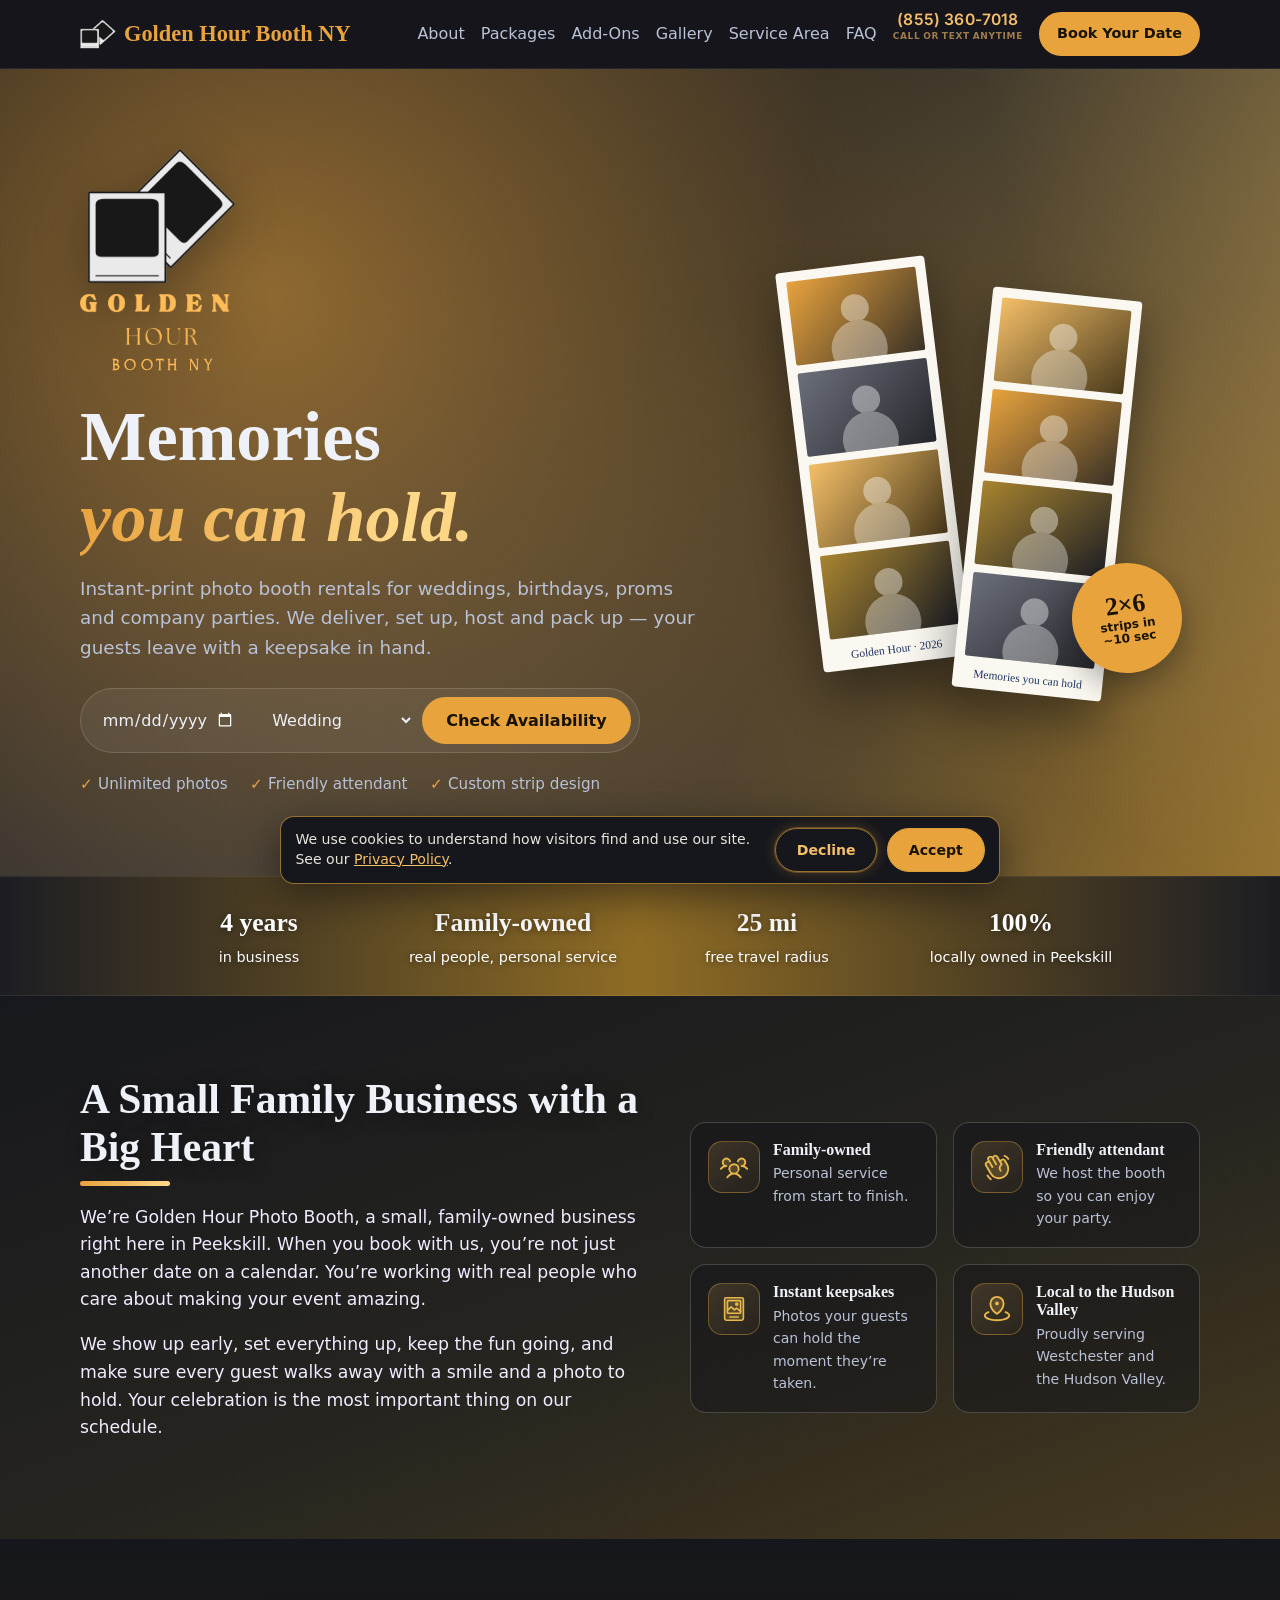
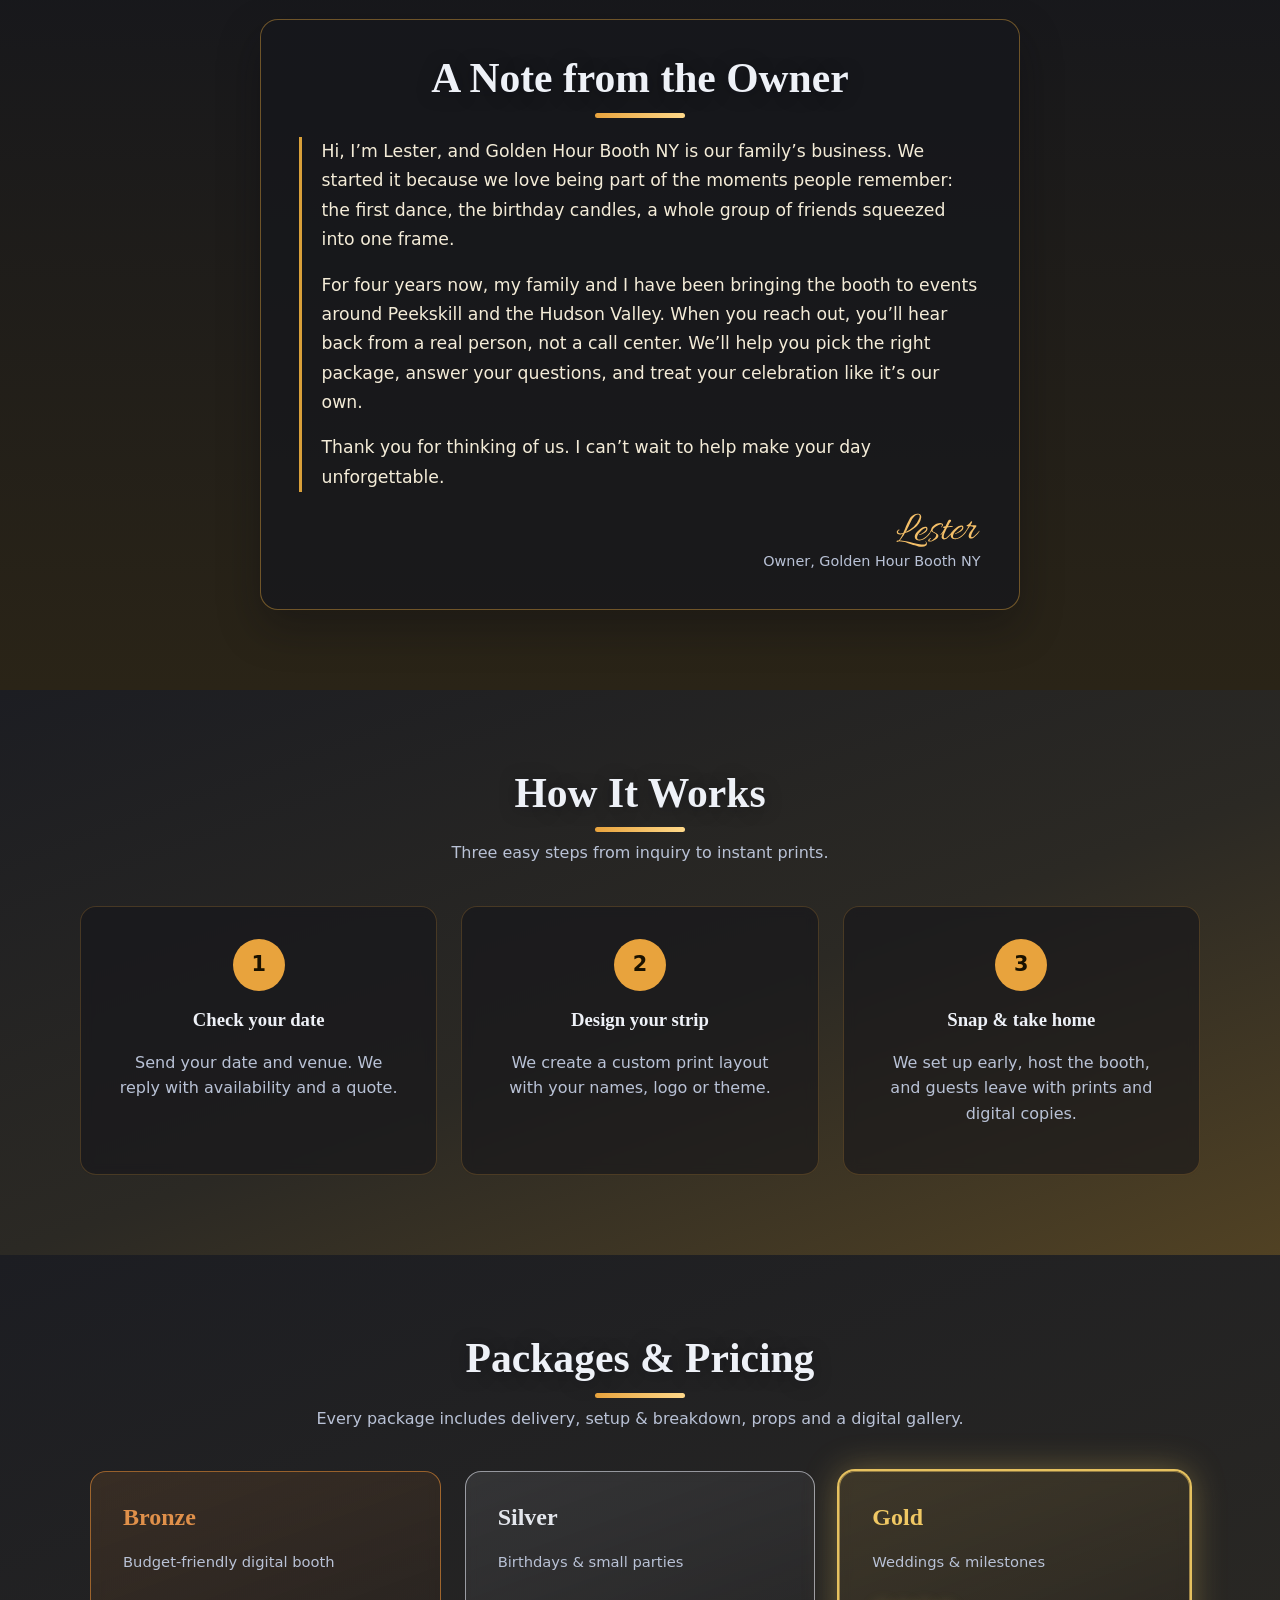
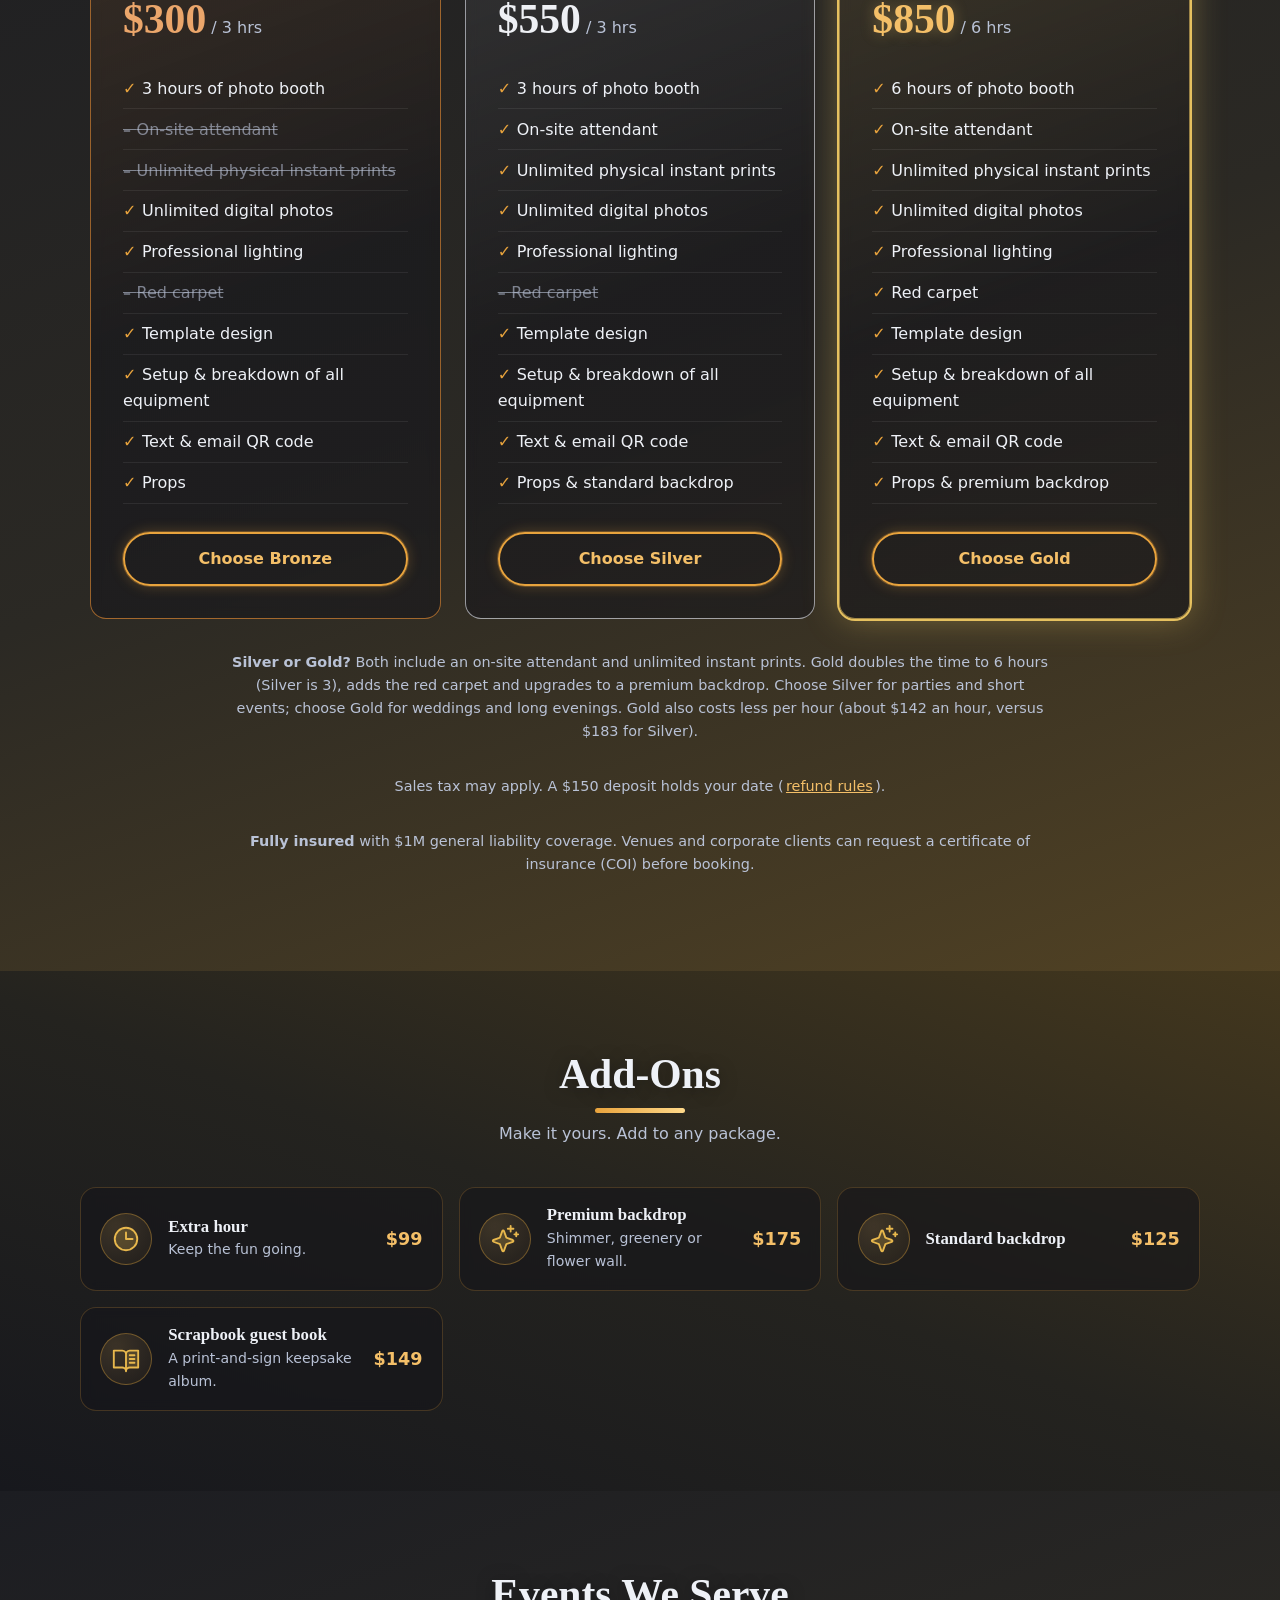
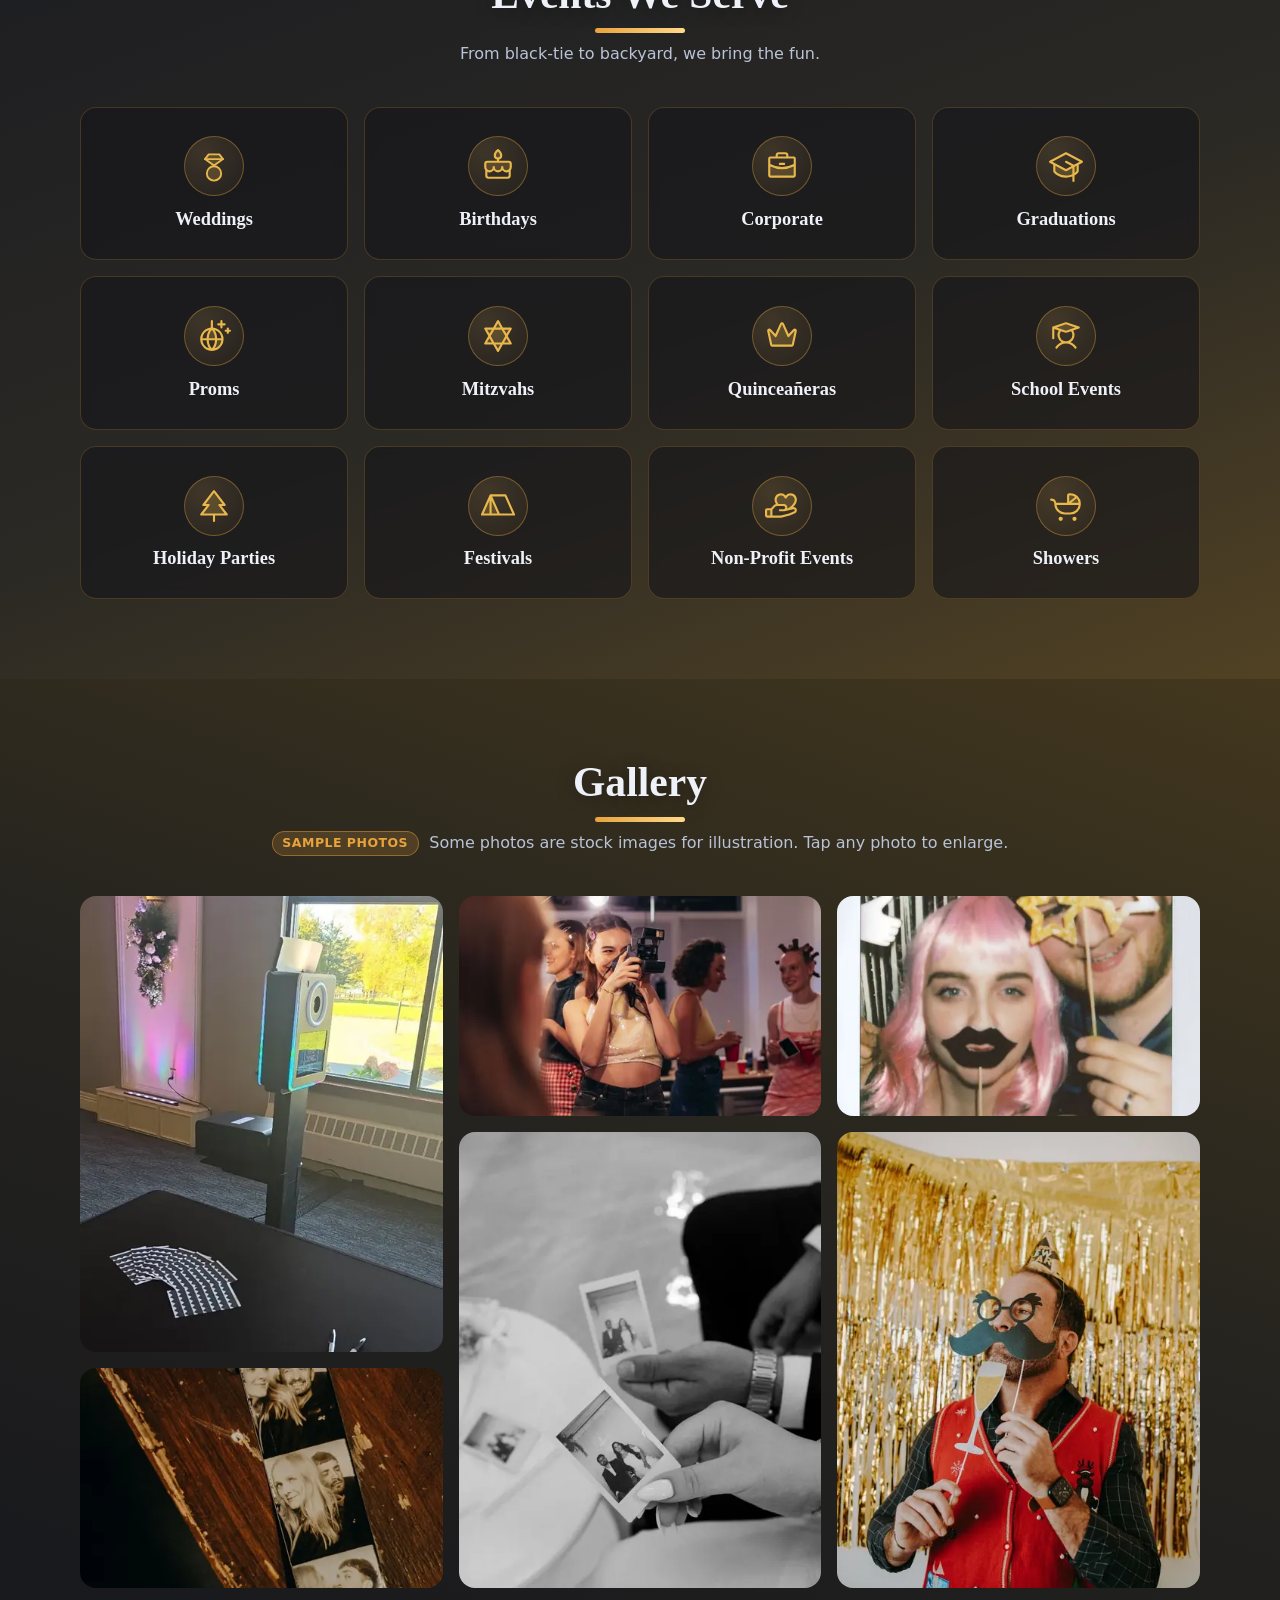
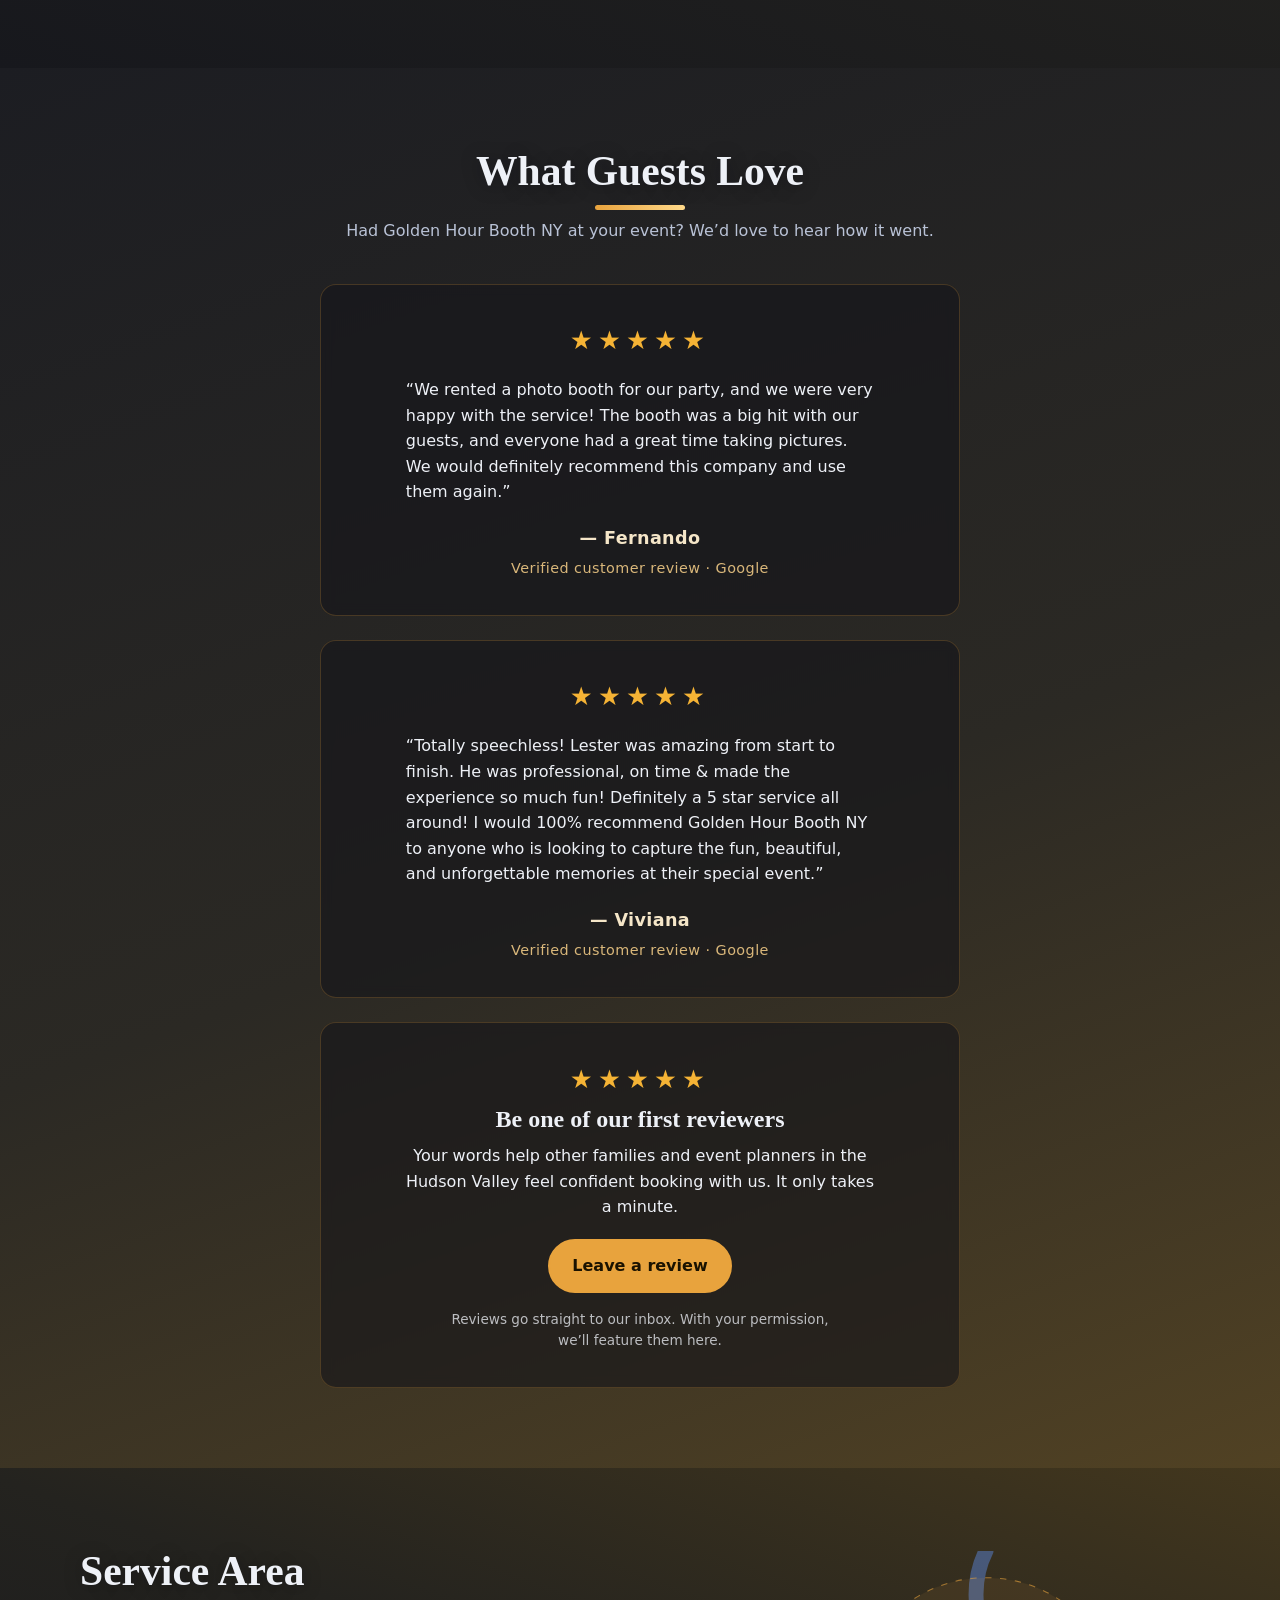
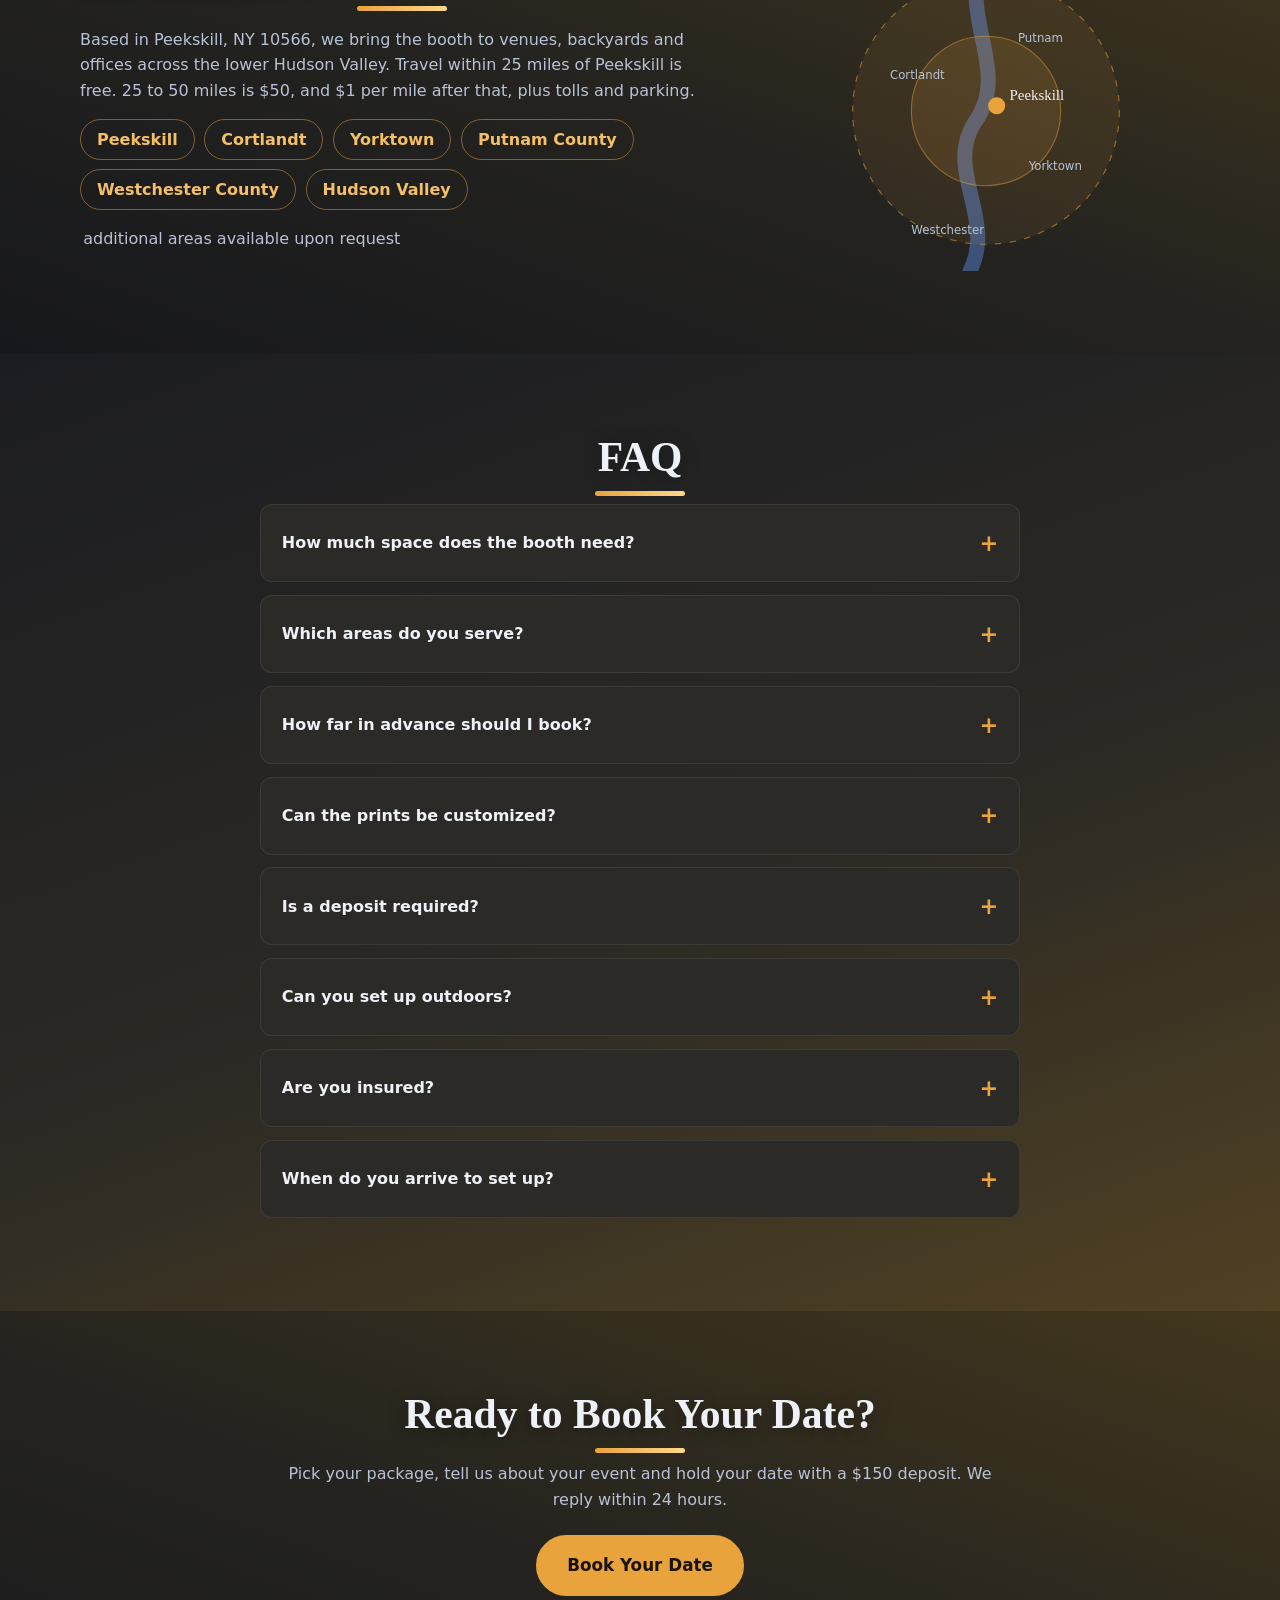
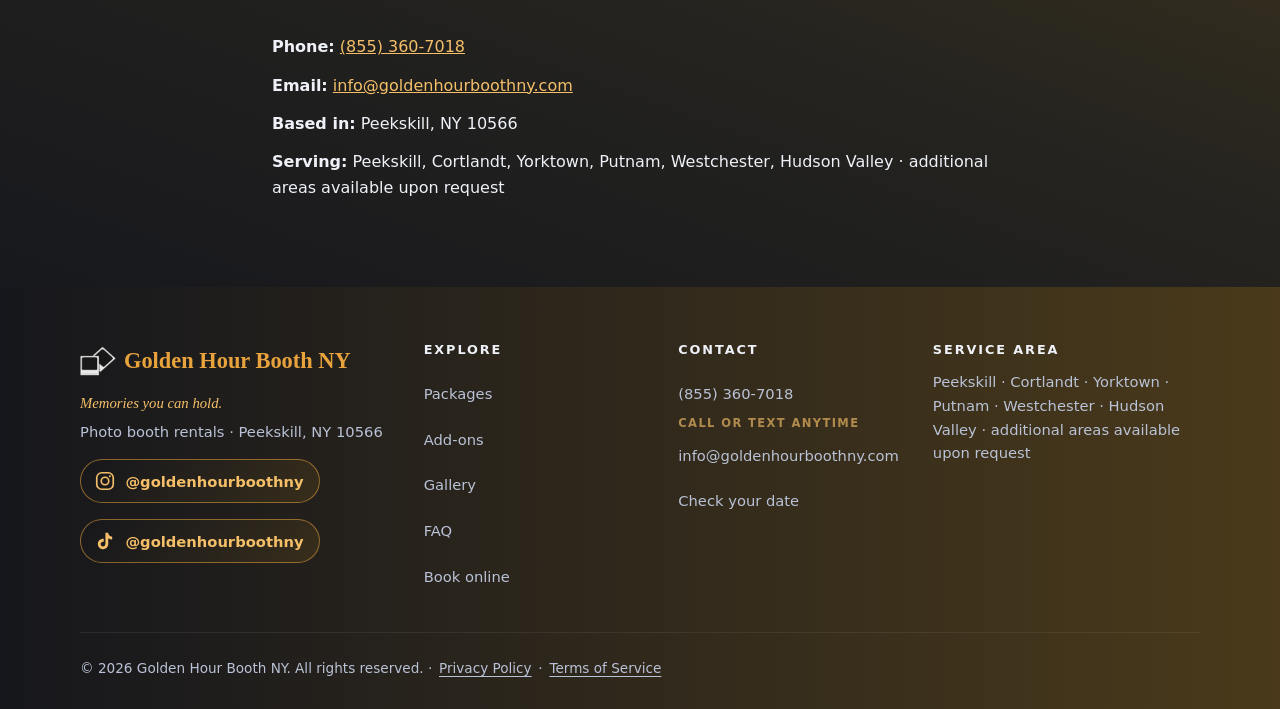
==== index.html @ f28e2287 "Draft: fully insured note under packages + FAQ entry" ====
<!DOCTYPE html>
<html lang="en">
<head>
<meta charset="UTF-8">
<script>(function(){try{if("scrollRestoration" in history)history.scrollRestoration="manual";}catch(e){}if(location.hash){history.replaceState(null,"",location.pathname+location.search);}var up=function(){var h=document.documentElement,p=h.style.scrollBehavior;h.style.scrollBehavior="auto";window.scrollTo(0,0);h.style.scrollBehavior=p;};up();document.addEventListener("DOMContentLoaded",up);window.addEventListener("load",up);window.addEventListener("pageshow",function(e){if(e.persisted)up();});})();</script>
<meta name="viewport" content="width=device-width, initial-scale=1">
<title>Photo Booth Rental in Peekskill, NY | Golden Hour Booth NY</title>
<meta name="description" content="Family-owned photo booth rental in Peekskill, NY, serving Westchester and the Hudson Valley. Instant prints for weddings, birthdays and events. Book online.">
<meta name="format-detection" content="telephone=no,address=no,email=no">
<meta name="theme-color" content="#e8a33d">
<link rel="canonical" href="https://goldenhourboothny.com/">
<meta property="og:type" content="website">
<meta property="og:title" content="Golden Hour Booth NY | Photo Booth Rentals, Peekskill &amp; Hudson Valley">
<meta property="og:description" content="Photo booth rentals with instant prints across Peekskill, Westchester, Putnam &amp; the Hudson Valley.">
<meta property="og:url" content="https://goldenhourboothny.com/"><meta property="og:site_name" content="Golden Hour Booth NY">
<meta property="og:image" content="https://goldenhourboothny.com/assets/og-logo-first2.jpg?v=20261027b"><meta property="og:image:secure_url" content="https://goldenhourboothny.com/assets/og-logo-first2.jpg?v=20261027b"><meta property="og:image:type" content="image/jpeg">
<meta property="og:image:width" content="1200"><meta property="og:image:height" content="630"><meta property="og:image:alt" content="Golden Hour Booth NY logo"><meta name="twitter:image" content="https://goldenhourboothny.com/assets/og-logo-first2.jpg?v=20261027b">
<meta name="twitter:card" content="summary_large_image">
<link rel="icon" href="/favicon-first.ico" sizes="any">
<link rel="icon" type="image/png" sizes="32x32" href="assets/favicon-first-32.png">
<link rel="icon" type="image/png" sizes="16x16" href="assets/favicon-first-16.png">
<link rel="apple-touch-icon" sizes="180x180" href="assets/apple-touch-icon-first.png">
<link rel="stylesheet" href="styles.css?v=review2">
<script type="application/ld+json">
{
 "@context": "https://schema.org",
 "@type": "LocalBusiness",
 "@id": "https://goldenhourboothny.com/#business",
 "name": "Golden Hour Booth NY",
 "alternateName": "Golden Hour Photo Booth",
 "slogan": "Memories you can hold",
 "description": "Golden Hour Booth NY is a family-owned photo booth rental company serving Greater Peekskill, Westchester, and the Hudson Valley. Modern open-air photo booths for weddings, birthdays, graduations, corporate events, and parties.",
 "url": "https://goldenhourboothny.com",
 "telephone": "+1-855-360-7018",
 "email": "info@goldenhourboothny.com",
 "priceRange": "$300-$850",
 "image": "https://goldenhourboothny.com/assets/og-logo-first2.jpg?v=20261027b",
 "logo": "https://goldenhourboothny.com/assets/apple-touch-icon-first.png",
 "sameAs": [
  "https://www.instagram.com/goldenhourboothny/",
  "https://www.tiktok.com/@goldenhourboothny"
 ],
 "address": {
  "@type": "PostalAddress",
  "addressLocality": "Peekskill",
  "addressRegion": "NY",
  "postalCode": "10566",
  "addressCountry": "US"
 },
 "areaServed": [
  {
   "@type": "City",
   "name": "Peekskill, NY"
  },
  {
   "@type": "City",
   "name": "Cortlandt, NY"
  },
  {
   "@type": "City",
   "name": "Yorktown, NY"
  },
  {
   "@type": "AdministrativeArea",
   "name": "Putnam County, NY"
  },
  {
   "@type": "AdministrativeArea",
   "name": "Westchester County, NY"
  },
  {
   "@type": "AdministrativeArea",
   "name": "Hudson Valley, NY"
  }
 ],
 "hasOfferCatalog": {
  "@type": "OfferCatalog",
  "name": "Photo booth packages",
  "itemListElement": [
   {
    "@type": "Offer",
    "name": "Bronze package",
    "price": "300",
    "priceCurrency": "USD",
    "availability": "https://schema.org/InStock",
    "url": "https://goldenhourboothny.com/#packages",
    "itemOffered": {
     "@type": "Service",
     "name": "Bronze photo booth package",
     "description": "3-hour digital photo booth rental"
    }
   },
   {
    "@type": "Offer",
    "name": "Silver package",
    "price": "550",
    "priceCurrency": "USD",
    "availability": "https://schema.org/InStock",
    "url": "https://goldenhourboothny.com/#packages",
    "itemOffered": {
     "@type": "Service",
     "name": "Silver photo booth package",
     "description": "3-hour photo booth rental with attendant and unlimited instant prints"
    }
   },
   {
    "@type": "Offer",
    "name": "Gold package",
    "price": "850",
    "priceCurrency": "USD",
    "availability": "https://schema.org/InStock",
    "url": "https://goldenhourboothny.com/#packages",
    "itemOffered": {
     "@type": "Service",
     "name": "Gold photo booth package",
     "description": "6-hour photo booth rental with attendant, unlimited instant prints, red carpet and premium backdrop"
    }
   }
  ]
 }
}
</script>
</head>
<body>
<a class="skip" href="#main">Skip to content</a>
<header class="nav" id="top">
  <div class="container nav-inner">
    <a class="brand" href="#top"><img src="assets/logo-icon.png" alt="Golden Hour Booth NY logo: two overlapping instant photos" width="36" height="32"> <span class="brand-name">Golden <span>Hour</span> Booth NY</span></a>
    <a class="nav-call" href="tel:+18553607018" aria-label="Call (855) 360-7018"><svg width="16" height="16" viewBox="0 0 24 24" fill="none" stroke="currentColor" stroke-width="2" stroke-linecap="round" stroke-linejoin="round" aria-hidden="true"><path d="M22 16.9v3a2 2 0 0 1-2.2 2 19.8 19.8 0 0 1-8.6-3.1 19.5 19.5 0 0 1-6-6A19.8 19.8 0 0 1 2.1 4.2 2 2 0 0 1 4.1 2h3a2 2 0 0 1 2 1.7c.1.9.4 1.8.7 2.7a2 2 0 0 1-.5 2.1L8 9.7a16 16 0 0 0 6 6l1.2-1.3a2 2 0 0 1 2.1-.4c.9.3 1.8.6 2.7.7a2 2 0 0 1 1.7 2z"/></svg><span>(855) 360-7018</span></a>
    <button class="nav-toggle" aria-expanded="false" aria-controls="nav-links" aria-label="Open menu"><span></span><span></span><span></span></button>
    <nav id="nav-links" class="nav-links" aria-label="Main">
      <a href="#about">About</a>
      <a href="#packages">Packages</a>
      <a href="#addons">Add-Ons</a>
      <a href="#gallery">Gallery</a>
      <a href="#area">Service Area</a>
      <a href="#faq">FAQ</a>
      <a href="tel:+18553607018" class="nav-phone"><span class="np-num">(855) 360-7018</span><small class="np-note">Call or text anytime</small></a>
      <a href="/book" class="btn btn-sm">Book Your Date</a>
    </nav>
  </div>
</header>

<main id="main">
<section class="hero">
  <div class="container hero-grid">
    <div class="hero-copy">
      <div class="anim-logo" role="img" aria-label="Golden Hour Booth NY logo: two overlapping instant photos above the words Golden Hour Booth NY">
  <picture><source type="image/webp" srcset="assets/logo-anim/photos.webp"><img class="al-photos" src="assets/logo-anim/photos.png" alt="" style="left:5.219%;top:0.000%;width:94.899%;height:68.357%" decoding="async" fetchpriority="high"></picture>
  <span class="al-flash" style="left:12%;top:8%;width:76%;height:55%"></span>
  <img class="al-l" decoding="async" src="assets/logo-anim/g0.png" alt="" style="left:0.000%;top:73.803%;width:11.269%;height:9.296%;--i:0">
  <img class="al-l" decoding="async" src="assets/logo-anim/g1.png" alt="" style="left:17.794%;top:73.803%;width:11.269%;height:9.296%;--i:1">
  <img class="al-l" decoding="async" src="assets/logo-anim/g2.png" alt="" style="left:35.587%;top:73.803%;width:9.490%;height:9.296%;--i:2">
  <img class="al-l" decoding="async" src="assets/logo-anim/g3.png" alt="" style="left:51.127%;top:73.803%;width:10.913%;height:9.296%;--i:3">
  <img class="al-l" decoding="async" src="assets/logo-anim/g4.png" alt="" style="left:68.565%;top:73.803%;width:10.439%;height:9.296%;--i:4">
  <img class="al-l" decoding="async" src="assets/logo-anim/g5.png" alt="" style="left:85.291%;top:73.803%;width:11.032%;height:9.296%;--i:5">
  <picture><source type="image/webp" srcset="assets/logo-anim/hour.webp"><img class="al-hour" src="assets/logo-anim/hour.png" alt="" style="left:29.775%;top:91.549%;width:46.738%;height:8.545%" decoding="async"></picture>
<span class="al-booth" aria-hidden="true">Booth NY</span>
</div>
            <h1>Memories<br><em>you can hold.</em></h1>
      <p class="lead">Instant-print photo booth rentals for weddings, birthdays, proms and company parties. We deliver, set up, host and pack up &mdash; your guests leave with a keepsake in hand.</p>
      <form class="date-check" id="date-check" aria-label="Quick availability check">
        <label class="sr" for="dc-date">Event date</label>
        <input id="dc-date" type="date" required>
        <label class="sr" for="dc-type">Event type</label>
        <select id="dc-type"><option>Wedding</option><option>Birthday</option><option>Corporate</option><option>Graduation</option><option>Prom</option><option>Other</option></select>
        <button class="btn" type="submit">Check Availability</button>
      </form>
      <ul class="hero-points"><li>Unlimited photos</li><li>Friendly attendant</li><li>Custom strip design</li></ul>
    </div>
    <div class="hero-visual" aria-hidden="true">
      <div class="strip strip-a">
        <div class="frame f1"></div><div class="frame f2"></div><div class="frame f3"></div><div class="frame f4"></div>
        <p class="strip-cap">Golden Hour &middot; 2026</p>
      </div>
      <div class="strip strip-b">
        <div class="frame f3"></div><div class="frame f1"></div><div class="frame f4"></div><div class="frame f2"></div>
        <p class="strip-cap">Memories you can hold</p>
      </div>
      <div class="hero-badge"><strong>2&times;6</strong><span>strips in<br>~10 sec</span></div>
    </div>
  </div>
</section>

<!-- Add real stats (events booked, rating) here once you have them. -->
<section class="trust" aria-label="At a glance">
  <div class="container trust-grid">
    <div><strong>4 years</strong><span>in business</span></div>
    <div><strong>Family-owned</strong><span>real people, personal service</span></div>
    <div><strong>25 mi</strong><span>free travel radius</span></div>
    <div><strong>100%</strong><span>locally owned in Peekskill</span></div>
  </div>
</section>

<section id="about" class="section about">
  <div class="container about-grid">
    <div class="about-copy reveal">
      <h2 class="section-title left">A Small Family Business with a Big Heart</h2>
      <p>We&rsquo;re Golden Hour Photo Booth, a small, family-owned business right here in Peekskill. When you book with us, you&rsquo;re not just another date on a calendar. You&rsquo;re working with real people who care about making your event amazing.</p>
      <p>We show up early, set everything up, keep the fun going, and make sure every guest walks away with a smile and a photo to hold. Your celebration is the most important thing on our schedule.</p>
    </div>
    <ul class="about-points">
      <li class="reveal"><span class="tr-ico" aria-hidden="true"><svg class="gi" viewBox="0 0 256 256" fill="currentColor" aria-hidden="true" focusable="false"><path d="M168,144a40,40,0,1,1-40-40A40,40,0,0,1,168,144ZM64,56A32,32,0,1,0,96,88,32,32,0,0,0,64,56Zm128,0a32,32,0,1,0,32,32A32,32,0,0,0,192,56Z" opacity="0.2"/><path d="M244.8,150.4a8,8,0,0,1-11.2-1.6A51.6,51.6,0,0,0,192,128a8,8,0,0,1,0-16,24,24,0,1,0-23.24-30,8,8,0,1,1-15.5-4A40,40,0,1,1,219,117.51a67.94,67.94,0,0,1,27.43,21.68A8,8,0,0,1,244.8,150.4ZM190.92,212a8,8,0,1,1-13.85,8,57,57,0,0,0-98.15,0,8,8,0,1,1-13.84-8,72.06,72.06,0,0,1,33.74-29.92,48,48,0,1,1,58.36,0A72.06,72.06,0,0,1,190.92,212ZM128,176a32,32,0,1,0-32-32A32,32,0,0,0,128,176ZM72,120a8,8,0,0,0-8-8A24,24,0,1,1,87.24,82a8,8,0,1,0,15.5-4A40,40,0,1,0,37,117.51,67.94,67.94,0,0,0,9.6,139.19a8,8,0,1,0,12.8,9.61A51.6,51.6,0,0,1,64,128,8,8,0,0,0,72,120Z"/></svg></span><div><h3>Family-owned</h3><p>Personal service from start to finish.</p></div></li>
      <li class="reveal"><span class="tr-ico" aria-hidden="true"><svg class="gi" viewBox="0 0 256 256" fill="currentColor" aria-hidden="true" focusable="false"><path d="M184,213.27A80,80,0,0,1,74.7,184l-40-69.32a20,20,0,0,1,34.64-20L55.08,70A20,20,0,0,1,89.73,50l6.92,12h0a20,20,0,0,1,34.64-20l30,52A20,20,0,0,1,196,74l17.31,30A80,80,0,0,1,184,213.27Z" opacity="0.2"/><path d="M220.17,100,202.86,70a28,28,0,0,0-38.24-10.25,27.69,27.69,0,0,0-9,8.34L138.2,38a28,28,0,0,0-48.48,0A28,28,0,0,0,48.15,74l1.59,2.76A27.67,27.67,0,0,0,38,80.41a28,28,0,0,0-10.24,38.25l40,69.32a87.47,87.47,0,0,0,53.43,41,88.56,88.56,0,0,0,22.92,3,88,88,0,0,0,76.06-132Zm-6.66,62.64A72,72,0,0,1,81.62,180l-40-69.32a12,12,0,0,1,20.78-12L81.63,132a8,8,0,1,0,13.85-8L62,66A12,12,0,1,1,82.78,54L114,108a8,8,0,1,0,13.85-8L103.57,58h0a12,12,0,1,1,20.78-12l33.42,57.9a48,48,0,0,0-5.54,60.6,8,8,0,0,0,13.24-9A32,32,0,0,1,172.78,112a8,8,0,0,0,2.13-10.4L168.23,90A12,12,0,1,1,189,78l17.31,30A71.56,71.56,0,0,1,213.51,162.62ZM184.25,31.71A8,8,0,0,1,194,26a59.62,59.62,0,0,1,36.53,28l.33.57a8,8,0,1,1-13.85,8l-.33-.57a43.67,43.67,0,0,0-26.8-20.5A8,8,0,0,1,184.25,31.71ZM80.89,237a8,8,0,0,1-11.23,1.33A119.56,119.56,0,0,1,40.06,204a8,8,0,0,1,13.86-8,103.67,103.67,0,0,0,25.64,29.72A8,8,0,0,1,80.89,237Z"/></svg></span><div><h3>Friendly attendant</h3><p>We host the booth so you can enjoy your party.</p></div></li>
      <li class="reveal"><span class="tr-ico" aria-hidden="true"><svg class="gi" viewBox="0 0 256 256" fill="currentColor" aria-hidden="true" focusable="false"><g fill="none" stroke="currentColor" stroke-width="14" stroke-linecap="round" stroke-linejoin="round"><rect x="48" y="32" width="160" height="192" rx="14" fill="currentColor" fill-opacity=".2"/><rect x="72" y="56" width="112" height="108" rx="6"/><path d="M72 140l32-30 28 26 18-16 34 28"/><circle cx="152" cy="86" r="9"/><path d="M92 196h72"/></g></svg></span><div><h3>Instant keepsakes</h3><p>Photos your guests can hold the moment they&rsquo;re taken.</p></div></li>
      <li class="reveal"><span class="tr-ico" aria-hidden="true"><svg class="gi" viewBox="0 0 256 256" fill="currentColor" aria-hidden="true" focusable="false"><path d="M184,80c0,56-56,88-56,88S72,136,72,80a56,56,0,0,1,112,0Z" opacity="0.2"/><path d="M112,80a16,16,0,1,1,16,16A16,16,0,0,1,112,80ZM64,80a64,64,0,0,1,128,0c0,59.95-57.58,93.54-60,94.95a8,8,0,0,1-7.94,0C121.58,173.54,64,140,64,80Zm16,0c0,42.2,35.84,70.21,48,78.5,12.15-8.28,48-36.3,48-78.5a48,48,0,0,0-96,0Zm122.77,67.63a8,8,0,0,0-5.54,15C213.74,168.74,224,176.92,224,184c0,13.36-36.52,32-96,32s-96-18.64-96-32c0-7.08,10.26-15.26,26.77-21.36a8,8,0,0,0-5.54-15C29.22,156.49,16,169.41,16,184c0,31.18,57.71,48,112,48s112-16.82,112-48C240,169.41,226.78,156.49,202.77,147.63Z"/></svg></span><div><h3>Local to the Hudson Valley</h3><p>Proudly serving Westchester and the Hudson Valley.</p></div></li>
    </ul>
  </div>
</section>

<section id="owner" class="section owner" aria-labelledby="owner-title">
  <div class="container">
    <figure class="owner-card reveal">
      <h2 id="owner-title" class="section-title">A Note from the Owner</h2>
      <blockquote>
        <p>Hi, I&rsquo;m Lester, and Golden Hour Booth NY is our family&rsquo;s business. We started it because we love being part of the moments people remember: the first dance, the birthday candles, a whole group of friends squeezed into one frame.</p>
        <p>For four years now, my family and I have been bringing the booth to events around Peekskill and the Hudson Valley. When you reach out, you&rsquo;ll hear back from a real person, not a call center. We&rsquo;ll help you pick the right package, answer your questions, and treat your celebration like it&rsquo;s our own.</p>
        <p>Thank you for thinking of us. I can&rsquo;t wait to help make your day unforgettable.</p>
      </blockquote>
      <figcaption><span class="owner-sign"><svg viewBox="0 -625 1965 800" role="img" aria-label="Lester" focusable="false"><path fill="currentColor" d="M594 164Q552 164 507.5 152.5Q463 141 424.0 125.5Q385 110 356 100Q303 81 257.0 63.0Q211 45 192 41Q95 16 55 16Q48 21 42.0 24.5Q36 28 29 29Q26 30 20 30Q2 30 2 18Q2 11 13 4Q21 0 31.5 -0.5Q42 -1 53 -2Q76 -22 96.5 -53.0Q117 -84 126 -100Q134 -114 141.5 -127.5Q149 -141 157 -154Q141 -150 124.0 -146.5Q107 -143 91 -143Q62 -143 38.5 -155.0Q15 -167 15 -199Q15 -220 33.5 -238.0Q52 -256 72 -256Q84 -256 84 -246Q84 -240 75 -240Q64 -240 55.0 -227.0Q46 -214 46 -200Q46 -190 52.5 -180.5Q59 -171 75 -169Q90 -166 107 -166Q136 -166 166 -174Q180 -202 192.5 -229.5Q205 -257 217 -284Q242 -339 268.0 -391.0Q294 -443 319.0 -484.0Q344 -525 364 -545Q402 -581 440.5 -596.0Q479 -611 510 -611Q516 -611 522.0 -610.5Q528 -610 533 -609Q570 -603 585.0 -583.5Q600 -564 600 -537Q600 -523 597 -508Q584 -445 544.5 -390.0Q505 -335 449.0 -290.5Q393 -246 329.5 -215.0Q266 -184 206 -170Q193 -148 178.5 -126.5Q164 -105 147 -84Q137 -69 118.0 -45.5Q99 -22 79 -2Q93 -1 109.5 0.5Q126 2 145 5Q228 18 311.5 43.5Q395 69 477 90Q500 96 542.5 105.0Q585 114 622 114Q658 114 677 101Q692 92 692 76Q692 64 681 56Q675 51 675 48Q675 38 687 45Q700 54 705.5 66.0Q711 78 711 91Q711 106 705.5 118.5Q700 131 692 136Q651 164 594 164ZM221 -193Q332 -241 416.0 -310.0Q500 -379 549 -492Q565 -527 565 -553Q565 -574 552 -586Q545 -595 529 -595Q496 -595 461 -572Q431 -550 404.5 -514.0Q378 -478 355.0 -438.0Q332 -398 314.5 -362.5Q297 -327 285 -306Q277 -290 260.5 -259.0Q244 -228 221 -193ZM543 15Q498 15 465.0 -6.0Q432 -27 432 -70Q432 -93 446 -126Q456 -149 483.0 -179.0Q510 -209 546.0 -237.5Q582 -266 619.0 -284.5Q656 -303 686 -303Q697 -303 706 -300Q723 -294 729.5 -281.0Q736 -268 736 -254Q736 -241 732.0 -229.0Q728 -217 722 -208Q704 -181 670.5 -160.0Q637 -139 602.5 -127.0Q568 -115 546 -113H544Q531 -113 531 -121Q531 -126 539 -126Q563 -128 599.5 -148.5Q636 -169 664 -191Q676 -201 692.5 -219.0Q709 -237 709 -254Q709 -272 692 -272Q683 -272 673.5 -268.0Q664 -264 658 -262Q629 -248 594.0 -218.5Q559 -189 530.5 -152.5Q502 -116 491 -79Q488 -71 487.0 -63.5Q486 -56 486 -49Q486 -25 501.5 -15.0Q517 -5 539 -5Q572 -5 607.0 -19.5Q642 -34 675.0 -57.0Q708 -80 735.5 -106.5Q763 -133 782 -158Q785 -162 789.0 -162.5Q793 -163 794 -161Q798 -160 798.0 -155.5Q798 -151 796 -147Q768 -108 728.5 -71.0Q689 -34 641.5 -9.5Q594 15 543 15ZM782 50Q742 50 742 28Q742 12 759 -5Q772 -18 788.0 -26.0Q804 -34 808 -34Q813 -34 813.5 -30.0Q814 -26 809 -24Q799 -18 786.5 -7.5Q774 3 774 15Q774 31 793 31Q816 31 841.0 17.5Q866 4 887.5 -17.0Q909 -38 922.5 -59.5Q936 -81 936 -97Q936 -110 927.0 -121.0Q918 -132 890 -147Q871 -158 853.5 -170.0Q836 -182 827 -199Q819 -185 806.5 -165.5Q794 -146 777 -125Q771 -119 765 -119Q759 -119 759 -124Q759 -127 764 -134Q791 -166 804.0 -193.0Q817 -220 822 -234Q826 -263 849.0 -289.0Q872 -315 905.0 -334.5Q938 -354 972.5 -365.0Q1007 -376 1034 -376Q1061 -376 1082.0 -366.0Q1103 -356 1103 -334Q1103 -322 1096 -308Q1087 -289 1066 -274Q1065 -273 1063 -273Q1055 -273 1055 -280Q1055 -285 1060 -290Q1068 -297 1073.0 -307.0Q1078 -317 1078 -326Q1078 -344 1057 -344Q1035 -344 999.5 -332.0Q964 -320 934 -301Q900 -279 877.0 -253.0Q854 -227 854 -207Q854 -197 860.5 -188.5Q867 -180 886 -169Q896 -163 914.0 -153.5Q932 -144 945 -136Q986 -111 986 -83Q986 -60 966.0 -36.5Q946 -13 914.5 6.5Q883 26 848.0 38.0Q813 50 782 50ZM1116 10Q1098 10 1083.5 2.0Q1069 -6 1062 -28Q1061 -31 1060.5 -34.0Q1060 -37 1060 -41Q1060 -61 1069.0 -91.0Q1078 -121 1091 -149Q1085 -141 1077.0 -129.5Q1069 -118 1054 -100Q1050 -96 1045 -96Q1038 -96 1038 -104Q1038 -110 1042 -114Q1068 -147 1088.5 -173.0Q1109 -199 1119 -217Q1119 -219 1125.0 -229.5Q1131 -240 1141 -259Q1133 -258 1127.5 -257.5Q1122 -257 1118 -257Q1111 -257 1106.0 -263.0Q1101 -269 1105 -278Q1110 -292 1127.0 -294.0Q1144 -296 1157 -297Q1158 -299 1161 -299Q1173 -321 1184.0 -342.0Q1195 -363 1202.5 -377.0Q1210 -391 1210 -392Q1230 -424 1236.0 -434.5Q1242 -445 1252 -447Q1263 -448 1275.5 -446.0Q1288 -444 1292 -437Q1295 -433 1295 -427Q1295 -418 1291.0 -409.5Q1287 -401 1283 -396Q1279 -389 1272.5 -386.5Q1266 -384 1261 -374Q1251 -355 1239.0 -333.0Q1227 -311 1214 -291L1226 -292Q1250 -294 1271.5 -297.0Q1293 -300 1321 -299Q1326 -299 1331.5 -297.5Q1337 -296 1337 -293Q1337 -289 1311 -282Q1301 -278 1267.5 -273.5Q1234 -269 1199 -265Q1189 -246 1181.0 -233.5Q1173 -221 1170 -215Q1148 -169 1130.5 -131.5Q1113 -94 1111 -70Q1110 -66 1110.0 -62.5Q1110 -59 1110 -55Q1110 -15 1136 -15Q1152 -15 1177.0 -32.5Q1202 -50 1228.0 -75.5Q1254 -101 1275.5 -124.5Q1297 -148 1305 -160Q1308 -163 1311 -163Q1315 -163 1317.5 -160.0Q1320 -157 1318 -152Q1309 -135 1287.5 -109.5Q1266 -84 1239.5 -58.5Q1213 -33 1188 -15Q1175 -5 1155.5 2.5Q1136 10 1116 10ZM1384 15Q1339 15 1306.0 -6.0Q1273 -27 1273 -70Q1273 -93 1287 -126Q1297 -149 1324.0 -179.0Q1351 -209 1387.0 -237.5Q1423 -266 1460.0 -284.5Q1497 -303 1527 -303Q1538 -303 1547 -300Q1564 -294 1570.5 -281.0Q1577 -268 1577 -254Q1577 -241 1573.0 -229.0Q1569 -217 1563 -208Q1545 -181 1511.5 -160.0Q1478 -139 1443.5 -127.0Q1409 -115 1387 -113H1385Q1372 -113 1372 -121Q1372 -126 1380 -126Q1404 -128 1440.5 -148.5Q1477 -169 1505 -191Q1517 -201 1533.5 -219.0Q1550 -237 1550 -254Q1550 -272 1533 -272Q1524 -272 1514.5 -268.0Q1505 -264 1499 -262Q1470 -248 1435.0 -218.5Q1400 -189 1371.5 -152.5Q1343 -116 1332 -79Q1329 -71 1328.0 -63.5Q1327 -56 1327 -49Q1327 -25 1342.5 -15.0Q1358 -5 1380 -5Q1413 -5 1448.0 -19.5Q1483 -34 1516.0 -57.0Q1549 -80 1576.5 -106.5Q1604 -133 1623 -158Q1626 -162 1630.0 -162.5Q1634 -163 1635 -161Q1639 -160 1639.0 -155.5Q1639 -151 1637 -147Q1609 -108 1569.5 -71.0Q1530 -34 1482.5 -9.5Q1435 15 1384 15ZM1744 12Q1727 12 1714.0 4.5Q1701 -3 1696 -24Q1693 -35 1693 -46Q1693 -76 1708.5 -104.5Q1724 -133 1745.0 -157.5Q1766 -182 1781 -199Q1789 -207 1799.5 -220.0Q1810 -233 1810 -246Q1810 -254 1802.0 -261.5Q1794 -269 1773 -272Q1761 -274 1750.5 -275.5Q1740 -277 1729 -277Q1701 -239 1674.5 -200.5Q1648 -162 1618 -125Q1611 -118 1606 -118Q1600 -118 1600 -124Q1600 -130 1606 -136Q1660 -202 1699 -277Q1694 -277 1684.0 -277.5Q1674 -278 1668 -279Q1661 -281 1657.0 -285.0Q1653 -289 1653 -293Q1653 -299 1658 -300Q1671 -304 1686.0 -312.0Q1701 -320 1714 -333Q1728 -347 1740.0 -362.5Q1752 -378 1759 -386Q1766 -391 1774 -391Q1779 -391 1783.5 -388.0Q1788 -385 1788 -379Q1788 -372 1782 -361Q1773 -347 1762.5 -330.0Q1752 -313 1743 -299Q1761 -298 1779.0 -297.0Q1797 -296 1816 -296Q1826 -296 1835.5 -296.5Q1845 -297 1855 -297Q1885 -297 1885 -282Q1885 -272 1874.5 -257.5Q1864 -243 1849 -226Q1815 -187 1791.0 -144.0Q1767 -101 1759 -78Q1751 -54 1751 -42Q1751 -18 1770 -18Q1787 -18 1811.5 -35.0Q1836 -52 1862.0 -76.5Q1888 -101 1909.0 -124.5Q1930 -148 1939 -160Q1941 -163 1945 -163Q1949 -163 1952.0 -159.5Q1955 -156 1952 -151Q1941 -134 1920.0 -108.5Q1899 -83 1873.0 -58.0Q1847 -33 1822 -15Q1809 -5 1786.5 3.5Q1764 12 1744 12Z"/></svg></span><span class="owner-role">Owner, Golden Hour Booth NY</span></figcaption>
    </figure>
  </div>
</section>

<section id="how" class="section-alt section">
  <div class="container">
    <h2 class="section-title reveal">How It Works</h2>
    <p class="section-sub reveal">Three easy steps from inquiry to instant prints.</p>
    <div class="grid grid-3">
      <div class="card step reveal"><span class="step-num">1</span><h3>Check your date</h3><p>Send your date and venue. We reply with availability and a quote.</p></div>
      <div class="card step reveal"><span class="step-num">2</span><h3>Design your strip</h3><p>We create a custom print layout with your names, logo or theme.</p></div>
      <div class="card step reveal"><span class="step-num">3</span><h3>Snap &amp; take home</h3><p>We set up early, host the booth, and guests leave with prints and digital copies.</p></div>
    </div>
  </div>
</section>

<section id="packages" class="section section-alt">
  <div class="container">
    <h2 class="section-title reveal">Packages &amp; Pricing</h2>
    <p class="section-sub reveal">Every package includes delivery, setup &amp; breakdown, props and a digital gallery.</p>
    <div class="grid grid-3 pricing">
      <div class="card price-card tier-bronze reveal">
        <h3>Bronze</h3><p class="tier-for">Budget-friendly digital booth</p>
        <p class="price"><span>$300</span> / 3 hrs</p>
        <ul class="checks"><li>3 hours of photo booth</li><li class="no"><span class="sr-only">Not included: </span>On-site attendant</li><li class="no"><span class="sr-only">Not included: </span>Unlimited physical instant prints</li><li>Unlimited digital photos</li><li>Professional lighting</li><li class="no"><span class="sr-only">Not included: </span>Red carpet</li><li>Template design</li><li>Setup &amp; breakdown of all equipment</li><li>Text &amp; email QR code</li><li>Props</li></ul>
        <a href="/book#bronze" class="btn btn-ghost" data-package="Bronze">Choose Bronze</a>
      </div>
      <div class="card price-card tier-silver reveal">
        <h3>Silver</h3><p class="tier-for">Birthdays &amp; small parties</p>
        <p class="price"><span>$550</span> / 3 hrs</p>
        <ul class="checks"><li>3 hours of photo booth</li><li>On-site attendant</li><li>Unlimited physical instant prints</li><li>Unlimited digital photos</li><li>Professional lighting</li><li class="no"><span class="sr-only">Not included: </span>Red carpet</li><li>Template design</li><li>Setup &amp; breakdown of all equipment</li><li>Text &amp; email QR code</li><li>Props &amp; standard backdrop</li></ul>
        <a href="/book#silver" class="btn btn-ghost" data-package="Silver">Choose Silver</a>
      </div>
      <div class="card price-card tier-gold featured reveal">
        <span class="badge">&#9733; Most Popular</span>
        <h3>Gold</h3><p class="tier-for">Weddings &amp; milestones</p>
        <p class="price"><span>$850</span> / 6 hrs</p>
        <ul class="checks"><li>6 hours of photo booth</li><li>On-site attendant</li><li>Unlimited physical instant prints</li><li>Unlimited digital photos</li><li>Professional lighting</li><li>Red carpet</li><li>Template design</li><li>Setup &amp; breakdown of all equipment</li><li>Text &amp; email QR code</li><li>Props &amp; premium backdrop</li></ul>
        <a href="/book#gold" class="btn btn-ghost" data-package="Gold">Choose Gold</a>
      </div>
    </div>
    <p class="note"><strong>Silver or Gold?</strong> Both include an on-site attendant and unlimited instant prints. Gold doubles the time to 6 hours (Silver is 3), adds the red carpet and upgrades to a premium backdrop. Choose Silver for parties and short events; choose Gold for weddings and long evenings. Gold also costs less per hour (about $142 an hour, versus $183 for Silver).</p>
    <p class="note">Sales tax may apply. A $150 deposit holds your date (<a href="/terms#deposit">refund rules</a>).</p>
    <p class="note"><strong>Fully insured</strong> with $1M general liability coverage. Venues and corporate clients can request a certificate of insurance (COI) before booking.</p>
  </div>
</section>

<section id="addons" class="section">
  <div class="container">
    <h2 class="section-title reveal">Add-Ons</h2>
    <p class="section-sub reveal">Make it yours. Add to any package.</p>
    <ul class="addons">
      <li class="reveal"><span class="ad-ico" aria-hidden="true"><svg class="gi" viewBox="0 0 256 256" fill="currentColor" aria-hidden="true" focusable="false"><path d="M224,128a96,96,0,1,1-96-96A96,96,0,0,1,224,128Z" opacity="0.2"/><path d="M128,24A104,104,0,1,0,232,128,104.11,104.11,0,0,0,128,24Zm0,192a88,88,0,1,1,88-88A88.1,88.1,0,0,1,128,216Zm64-88a8,8,0,0,1-8,8H128a8,8,0,0,1-8-8V72a8,8,0,0,1,16,0v48h48A8,8,0,0,1,192,128Z"/></svg></span><div><h3>Extra hour</h3><p>Keep the fun going.</p></div><b>$99</b></li>
      <li class="reveal"><span class="ad-ico" aria-hidden="true"><svg class="gi" viewBox="0 0 256 256" fill="currentColor" aria-hidden="true" focusable="false"><path d="M194.82,151.43l-55.09,20.3-20.3,55.09a7.92,7.92,0,0,1-14.86,0l-20.3-55.09-55.09-20.3a7.92,7.92,0,0,1,0-14.86l55.09-20.3,20.3-55.09a7.92,7.92,0,0,1,14.86,0l20.3,55.09,55.09,20.3A7.92,7.92,0,0,1,194.82,151.43Z" opacity="0.2"/><path d="M197.58,129.06,146,110l-19-51.62a15.92,15.92,0,0,0-29.88,0L78,110l-51.62,19a15.92,15.92,0,0,0,0,29.88L78,178l19,51.62a15.92,15.92,0,0,0,29.88,0L146,178l51.62-19a15.92,15.92,0,0,0,0-29.88ZM137,164.22a8,8,0,0,0-4.74,4.74L112,223.85,91.78,169A8,8,0,0,0,87,164.22L32.15,144,87,123.78A8,8,0,0,0,91.78,119L112,64.15,132.22,119a8,8,0,0,0,4.74,4.74L191.85,144ZM144,40a8,8,0,0,1,8-8h16V16a8,8,0,0,1,16,0V32h16a8,8,0,0,1,0,16H184V64a8,8,0,0,1-16,0V48H152A8,8,0,0,1,144,40ZM248,88a8,8,0,0,1-8,8h-8v8a8,8,0,0,1-16,0V96h-8a8,8,0,0,1,0-16h8V72a8,8,0,0,1,16,0v8h8A8,8,0,0,1,248,88Z"/></svg></span><div><h3>Premium backdrop</h3><p>Shimmer, greenery or flower wall.</p></div><b>$175</b></li>
      <li class="reveal"><span class="ad-ico" aria-hidden="true"><svg class="gi" viewBox="0 0 256 256" fill="currentColor" aria-hidden="true" focusable="false"><path d="M194.82,151.43l-55.09,20.3-20.3,55.09a7.92,7.92,0,0,1-14.86,0l-20.3-55.09-55.09-20.3a7.92,7.92,0,0,1,0-14.86l55.09-20.3,20.3-55.09a7.92,7.92,0,0,1,14.86,0l20.3,55.09,55.09,20.3A7.92,7.92,0,0,1,194.82,151.43Z" opacity="0.2"/><path d="M197.58,129.06,146,110l-19-51.62a15.92,15.92,0,0,0-29.88,0L78,110l-51.62,19a15.92,15.92,0,0,0,0,29.88L78,178l19,51.62a15.92,15.92,0,0,0,29.88,0L146,178l51.62-19a15.92,15.92,0,0,0,0-29.88ZM137,164.22a8,8,0,0,0-4.74,4.74L112,223.85,91.78,169A8,8,0,0,0,87,164.22L32.15,144,87,123.78A8,8,0,0,0,91.78,119L112,64.15,132.22,119a8,8,0,0,0,4.74,4.74L191.85,144ZM144,40a8,8,0,0,1,8-8h16V16a8,8,0,0,1,16,0V32h16a8,8,0,0,1,0,16H184V64a8,8,0,0,1-16,0V48H152A8,8,0,0,1,144,40ZM248,88a8,8,0,0,1-8,8h-8v8a8,8,0,0,1-16,0V96h-8a8,8,0,0,1,0-16h8V72a8,8,0,0,1,16,0v8h8A8,8,0,0,1,248,88Z"/></svg></span><div><h3>Standard backdrop</h3></div><b>$125</b></li>
      <li class="reveal"><span class="ad-ico" aria-hidden="true"><svg class="gi" viewBox="0 0 256 256" fill="currentColor" aria-hidden="true" focusable="false"><path d="M232,56V200H160a32,32,0,0,0-32,32V88a32,32,0,0,1,32-32Z" opacity="0.2"/><path d="M232,48H160a40,40,0,0,0-32,16A40,40,0,0,0,96,48H24a8,8,0,0,0-8,8V200a8,8,0,0,0,8,8H96a24,24,0,0,1,24,24,8,8,0,0,0,16,0,24,24,0,0,1,24-24h72a8,8,0,0,0,8-8V56A8,8,0,0,0,232,48ZM96,192H32V64H96a24,24,0,0,1,24,24V200A39.81,39.81,0,0,0,96,192Zm128,0H160a39.81,39.81,0,0,0-24,8V88a24,24,0,0,1,24-24h64ZM160,88h40a8,8,0,0,1,0,16H160a8,8,0,0,1,0-16Zm48,40a8,8,0,0,1-8,8H160a8,8,0,0,1,0-16h40A8,8,0,0,1,208,128Zm0,32a8,8,0,0,1-8,8H160a8,8,0,0,1,0-16h40A8,8,0,0,1,208,160Z"/></svg></span><div><h3>Scrapbook guest book</h3><p>A print-and-sign keepsake album.</p></div><b>$149</b></li>
      
    </ul>
  </div>
</section>

<section id="events" class="section section-alt">
  <div class="container">
    <h2 class="section-title reveal">Events We Serve</h2>
    <p class="section-sub reveal">From black-tie to backyard, we bring the fun.</p>
    <div class="events">
      <div class="event reveal"><span class="ev-ico" aria-hidden="true"><svg class="gi" viewBox="0 0 256 256" fill="currentColor" aria-hidden="true" focusable="false"><g fill="none" stroke="currentColor" stroke-width="14" stroke-linecap="round" stroke-linejoin="round"><circle cx="128" cy="184" r="54" fill="currentColor" fill-opacity=".2"/><path d="M88 40h80l28 36-68 48-68-48z" fill="currentColor" fill-opacity=".2"/><path d="M60 76h136"/></g></svg></span><h3>Weddings</h3></div>
      <div class="event reveal"><span class="ev-ico" aria-hidden="true"><svg class="gi" viewBox="0 0 256 256" fill="currentColor" aria-hidden="true" focusable="false"><path d="M104,48c0-24,24-40,24-40s24,16,24,40a24,24,0,0,1-48,0ZM208,96H48a16,16,0,0,0-16,16v23.33c0,17.44,13.67,32.18,31.1,32.66A32,32,0,0,0,96,136a32,32,0,0,0,64,0,32,32,0,0,0,32.9,32c17.43-.48,31.1-15.22,31.1-32.66V112A16,16,0,0,0,208,96Z" opacity="0.2"/><path d="M232,112a24,24,0,0,0-24-24H136V79a32.06,32.06,0,0,0,24-31c0-28-26.44-45.91-27.56-46.66a8,8,0,0,0-8.88,0C122.44,2.09,96,20,96,48a32.06,32.06,0,0,0,24,31v9H48a24,24,0,0,0-24,24v23.33a40.84,40.84,0,0,0,8,24.24V200a24,24,0,0,0,24,24H200a24,24,0,0,0,24-24V159.57a40.84,40.84,0,0,0,8-24.24ZM112,48c0-13.57,10-24.46,16-29.79,6,5.33,16,16.22,16,29.79a16,16,0,0,1-32,0ZM40,112a8,8,0,0,1,8-8H208a8,8,0,0,1,8,8v23.33c0,13.25-10.46,24.31-23.32,24.66A24,24,0,0,1,168,136a8,8,0,0,0-16,0,24,24,0,0,1-48,0,8,8,0,0,0-16,0,24,24,0,0,1-24.68,24C50.46,159.64,40,148.58,40,135.33Zm160,96H56a8,8,0,0,1-8-8V172.56A38.77,38.77,0,0,0,62.88,176a39.69,39.69,0,0,0,29-11.31A40.36,40.36,0,0,0,96,160a40,40,0,0,0,64,0,40.36,40.36,0,0,0,4.13,4.67A39.67,39.67,0,0,0,192,176c.38,0,.76,0,1.14,0A38.77,38.77,0,0,0,208,172.56V200A8,8,0,0,1,200,208Z"/></svg></span><h3>Birthdays</h3></div>
      <div class="event reveal"><span class="ev-ico" aria-hidden="true"><svg class="gi" viewBox="0 0 256 256" fill="currentColor" aria-hidden="true" focusable="false"><path d="M224,118.31V200a8,8,0,0,1-8,8H40a8,8,0,0,1-8-8V118.31h0A191.14,191.14,0,0,0,128,144,191.08,191.08,0,0,0,224,118.31Z" opacity="0.2"/><path d="M104,112a8,8,0,0,1,8-8h32a8,8,0,0,1,0,16H112A8,8,0,0,1,104,112ZM232,72V200a16,16,0,0,1-16,16H40a16,16,0,0,1-16-16V72A16,16,0,0,1,40,56H80V48a24,24,0,0,1,24-24h48a24,24,0,0,1,24,24v8h40A16,16,0,0,1,232,72ZM96,56h64V48a8,8,0,0,0-8-8H104a8,8,0,0,0-8,8ZM40,72v41.62A184.07,184.07,0,0,0,128,136a184,184,0,0,0,88-22.39V72ZM216,200V131.63A200.25,200.25,0,0,1,128,152a200.19,200.19,0,0,1-88-20.36V200H216Z"/></svg></span><h3>Corporate</h3></div>
      <div class="event reveal"><span class="ev-ico" aria-hidden="true"><svg class="gi" viewBox="0 0 256 256" fill="currentColor" aria-hidden="true" focusable="false"><path d="M216,113.07v53.22a8,8,0,0,1-2,5.31c-11.3,12.59-38.9,36.4-86,36.4s-74.68-23.81-86-36.4a8,8,0,0,1-2-5.31V113.07L128,160Z" opacity="0.2"/><path d="M251.76,88.94l-120-64a8,8,0,0,0-7.52,0l-120,64a8,8,0,0,0,0,14.12L32,117.87v48.42a15.91,15.91,0,0,0,4.06,10.65C49.16,191.53,78.51,216,128,216a130,130,0,0,0,48-8.76V240a8,8,0,0,0,16,0V199.51a115.63,115.63,0,0,0,27.94-22.57A15.91,15.91,0,0,0,224,166.29V117.87l27.76-14.81a8,8,0,0,0,0-14.12ZM128,200c-43.27,0-68.72-21.14-80-33.71V126.4l76.24,40.66a8,8,0,0,0,7.52,0L176,143.47v46.34C163.4,195.69,147.52,200,128,200Zm80-33.75a97.83,97.83,0,0,1-16,14.25V134.93l16-8.53ZM188,118.94l-.22-.13-56-29.87a8,8,0,0,0-7.52,14.12L171,128l-43,22.93L25,96,128,41.07,231,96Z"/></svg></span><h3>Graduations</h3></div>
      <div class="event reveal"><span class="ev-ico" aria-hidden="true"><svg class="gi" viewBox="0 0 256 256" fill="currentColor" aria-hidden="true" focusable="false"><path d="M192,152a80,80,0,0,1-80,80s32-24,32-80ZM112,72S80,96,80,152h64C144,96,112,72,112,72Z" opacity="0.2"/><path d="M120,64.37V16a8,8,0,0,0-16,0V64.37a88,88,0,1,0,16,0ZM183.54,144H151.77c-1.51-28.36-10.79-48.36-19.44-61.06A72.16,72.16,0,0,1,183.54,144Zm-95.3,16h47.52c-2,33.52-16.13,52.95-23.76,61.08C104.36,212.93,90.23,193.51,88.24,160Zm0-16c2-33.52,16.13-52.95,23.76-61.08,7.64,8.15,21.77,27.57,23.76,61.08Zm3.43-61.06C83,95.64,73.74,115.64,72.23,144H40.46A72.16,72.16,0,0,1,91.67,82.94ZM40.46,160H72.23c1.51,28.36,10.79,48.36,19.44,61.06A72.16,72.16,0,0,1,40.46,160Zm91.87,61.06c8.65-12.7,17.93-32.7,19.44-61.06h31.77A72.16,72.16,0,0,1,132.33,221.06ZM256,88a8,8,0,0,1-8,8h-8v8a8,8,0,0,1-16,0V96h-8a8,8,0,0,1,0-16h8V72a8,8,0,0,1,16,0v8h8A8,8,0,0,1,256,88ZM152,40a8,8,0,0,1,8-8h16V16a8,8,0,0,1,16,0V32h16a8,8,0,0,1,0,16H192V64a8,8,0,0,1-16,0V48H160A8,8,0,0,1,152,40Z"/></svg></span><h3>Proms</h3></div>
      <div class="event reveal"><span class="ev-ico" aria-hidden="true"><svg class="gi" viewBox="0 0 256 256" fill="currentColor" aria-hidden="true" focusable="false"><path d="M192,128l32,56H160l-32,56L96,184H32l32-56L32,72H96l32-56,32,56h64Z" opacity="0.2"/><path d="M201.21,128,231,76A8,8,0,0,0,224,64H164.65L135,12a8,8,0,0,0-13.9,0L91.33,64H32a8,8,0,0,0-6.95,12l29.72,52L25.05,180a8,8,0,0,0,7,12H91.33l29.72,52a8,8,0,0,0,13.9,0l29.7-52H224A8,8,0,0,0,231,180Zm9-48L192,111.88,173.79,80Zm-27.42,48-27.42,48-54.75,0L73.2,128l27.42-48,54.75,0ZM128,32.12,146.22,64H109.77ZM45.78,80H82.19L64,111.88Zm0,95.92L64,144.12,82.19,176ZM128,223.88,109.77,192h36.45ZM173.79,176,192,144.12,210.21,176Z"/></svg></span><h3>Mitzvahs</h3></div>
      <div class="event reveal"><span class="ev-ico" aria-hidden="true"><svg class="gi" viewBox="0 0 256 256" fill="currentColor" aria-hidden="true" focusable="false"><path d="M231.87,89.42l-22.7,104a8,8,0,0,1-7.88,6.61H54.71a8,8,0,0,1-7.88-6.61l-22.7-104A8,8,0,0,1,38,82.76L80,128l40.74-91.35a8,8,0,0,1,14.52,0L176,128l42-45.24A8,8,0,0,1,231.87,89.42Z" opacity="0.2"/><path d="M230.9,73.6A15.85,15.85,0,0,0,212,77.39l-33.67,36.29-35.8-80.29a1,1,0,0,1,0-.1,16,16,0,0,0-29.06,0,1,1,0,0,1,0,.1l-35.8,80.29L44,77.39A16,16,0,0,0,16.25,90.81c0,.11,0,.21.07.32L39,195a16,16,0,0,0,15.72,13H201.29A16,16,0,0,0,217,195L239.68,91.13c0-.11,0-.21.07-.32A15.85,15.85,0,0,0,230.9,73.6ZM201.35,191.68l-.06.32H54.71l-.06-.32L32,88l.14.16,42,45.24a8,8,0,0,0,13.18-2.18L128,40l40.69,91.25a8,8,0,0,0,13.18,2.18l42-45.24L224,88Z"/></svg></span><h3>Quinceañeras</h3></div>
      <div class="event reveal"><span class="ev-ico" aria-hidden="true"><svg class="gi" viewBox="0 0 256 256" fill="currentColor" aria-hidden="true" focusable="false"><path d="M224,64,128,96,32,64l96-32Z" opacity="0.2"/><path d="M226.53,56.41l-96-32a8,8,0,0,0-5.06,0l-96,32a8,8,0,0,0-5.4,6.75A5,5,0,0,0,24,64v80a8,8,0,0,0,16,0V75.1L73.59,86.29a64,64,0,0,0,20.65,88.05c-18,7.06-33.56,19.83-44.94,37.29a8,8,0,1,0,13.4,8.74C77.77,197.25,101.57,184,128,184s50.23,13.25,65.3,36.37a8,8,0,0,0,13.4-8.74c-11.38-17.46-27-30.23-44.94-37.29a64,64,0,0,0,20.65-88l44.12-14.7a8,8,0,0,0,0-15.18ZM176,120A48,48,0,1,1,89.35,91.55l36.12,12a8,8,0,0,0,5.06,0l36.12-12A47.89,47.89,0,0,1,176,120ZM128,87.57,57.3,64,128,40.43,198.7,64Z"/></svg></span><h3>School Events</h3></div>
      <div class="event reveal"><span class="ev-ico" aria-hidden="true"><svg class="gi" viewBox="0 0 256 256" fill="currentColor" aria-hidden="true" focusable="false"><path d="M32,192l56-72H48L128,16l80,104H168l56,72Z" opacity="0.2"/><path d="M230.31,187.09,184.36,128H208a8,8,0,0,0,6.34-12.88l-80-104a8,8,0,0,0-12.68,0l-80,104A8,8,0,0,0,48,128H71.64L25.69,187.09A8,8,0,0,0,32,200h88v40a8,8,0,0,0,16,0V200h88a8,8,0,0,0,6.31-12.91ZM48.36,184l46-59.09A8,8,0,0,0,88,112H64.25L128,29.12,191.75,112H168a8,8,0,0,0-6.31,12.91L207.64,184Z"/></svg></span><h3>Holiday Parties</h3></div>
      <div class="event reveal"><span class="ev-ico" aria-hidden="true"><svg class="gi" viewBox="0 0 256 256" fill="currentColor" aria-hidden="true" focusable="false"><path d="M136,192H8L72,48Z" opacity="0.2"/><path d="M255.31,188.75l-64-144A8,8,0,0,0,184,40H72a8,8,0,0,0-7.27,4.69.21.21,0,0,0,0,.06l0,.12,0,0L.69,188.75A8,8,0,0,0,8,200H248a8,8,0,0,0,7.31-11.25ZM64,184H20.31L64,85.7Zm16,0V85.7L123.69,184Zm61.2,0L84.31,56H178.8l56.89,128Z"/></svg></span><h3>Festivals</h3></div>
      <div class="event reveal"><span class="ev-ico" aria-hidden="true"><svg class="gi" viewBox="0 0 256 256" fill="currentColor" aria-hidden="true" focusable="false"><path d="M16,152H48v56H16a8,8,0,0,1-8-8V160A8,8,0,0,1,16,152ZM192.54,40A39.12,39.12,0,0,0,156,64a39.12,39.12,0,0,0-36.54-24C97.67,40,80,58.31,80,80c0,14.56,7,27.71,16.73,40H140a20,20,0,0,1,0,40h4l37.78-8.68C203.82,135.07,232,109.23,232,80,232,58.31,214.33,40,192.54,40Z" opacity="0.2"/><path d="M230.33,141.06a24.34,24.34,0,0,0-18.61-4.77C230.5,117.33,240,98.48,240,80c0-26.47-21.29-48-47.46-48A47.58,47.58,0,0,0,156,48.75,47.58,47.58,0,0,0,119.46,32C93.29,32,72,53.53,72,80c0,11,3.24,21.69,10.06,33a31.87,31.87,0,0,0-14.75,8.4L44.69,144H16A16,16,0,0,0,0,160v40a16,16,0,0,0,16,16H120a7.93,7.93,0,0,0,1.94-.24l64-16a6.94,6.94,0,0,0,1.19-.4L226,182.82l.44-.2a24.6,24.6,0,0,0,3.93-41.56ZM119.46,48A31.15,31.15,0,0,1,148.6,67a8,8,0,0,0,14.8,0,31.15,31.15,0,0,1,29.14-19C209.59,48,224,62.65,224,80c0,19.51-15.79,41.58-45.66,63.9l-11.09,2.55A28,28,0,0,0,140,112H100.68C92.05,100.36,88,90.12,88,80,88,62.65,102.41,48,119.46,48ZM16,160H40v40H16Zm203.43,8.21-38,16.18L119,200H56V155.31l22.63-22.62A15.86,15.86,0,0,1,89.94,128H140a12,12,0,0,1,0,24H112a8,8,0,0,0,0,16h32a8.32,8.32,0,0,0,1.79-.2l67-15.41.31-.08a8.6,8.6,0,0,1,6.3,15.9Z"/></svg></span><h3>Non-Profit Events</h3></div>
      <div class="event reveal"><span class="ev-ico" aria-hidden="true"><svg class="gi" viewBox="0 0 256 256" fill="currentColor" aria-hidden="true" focusable="false"><path d="M232,112H144V48a8,8,0,0,1,8-8h8A72,72,0,0,1,232,112Z" opacity="0.2"/><path d="M160,32h-8a16,16,0,0,0-16,16v56H55.2A40.07,40.07,0,0,0,16,72a8,8,0,0,0,0,16,24,24,0,0,1,24,24,80.09,80.09,0,0,0,80,80h40a80,80,0,0,0,0-160Zm63.48,72H166.81l41.86-33.49A63.73,63.73,0,0,1,223.48,104ZM160,48a63.59,63.59,0,0,1,36.69,11.61L152,95.35V48Zm0,128H120a64.09,64.09,0,0,1-63.5-56h167A64.09,64.09,0,0,1,160,176Zm-56,48a16,16,0,1,1-16-16A16,16,0,0,1,104,224Zm104,0a16,16,0,1,1-16-16A16,16,0,0,1,208,224Z"/></svg></span><h3>Showers</h3></div>
    </div>
  </div>
</section>

<section id="gallery" class="section">
  <div class="container">
    <h2 class="section-title reveal">Gallery</h2>
    <p class="section-sub reveal"><span class="sample-tag">Sample photos</span> Some photos are stock images for illustration. Tap any photo to enlarge.</p>
    <!-- SAMPLE GALLERY: free stock stand-in photos (Pexels License, see assets/CREDITS.md). Replace with real Golden Hour event photos and update alt text. -->
    <div class="gallery">
      <a href="assets/our-booth-venue.jpg" data-full="assets/our-booth-venue.webp" class="g tall reveal"><picture><source type="image/webp" srcset="assets/our-booth-venue-480.webp 480w, assets/our-booth-venue-800.webp 800w" sizes="(max-width:760px) 50vw, 380px"><img src="assets/our-booth-venue-800.jpg" alt="The Golden Hour Booth NY photo booth set up at an event venue, with print strips and markers on the table" loading="lazy" decoding="async"></picture></a>
      <a href="assets/party-guests-instant-camera.jpg" data-full="assets/party-guests-instant-camera.webp" class="g reveal"><picture><source type="image/webp" srcset="assets/party-guests-instant-camera-480.webp 480w, assets/party-guests-instant-camera-800.webp 800w" sizes="(max-width:760px) 50vw, 380px"><img src="assets/party-guests-instant-camera-800.jpg" alt="Friends snapping instant photos at a house party" loading="lazy" decoding="async"></picture></a>
      <a href="assets/instant-print-couple-props.jpg" data-full="assets/instant-print-couple-props.webp" class="g reveal"><picture><source type="image/webp" srcset="assets/instant-print-couple-props-480.webp 480w, assets/instant-print-couple-props-800.webp 800w" sizes="(max-width:760px) 50vw, 380px"><img src="assets/instant-print-couple-props-800.jpg" alt="Instant print of a couple posing with mustache and star-glasses props" loading="lazy" decoding="async"></picture></a>
      <a href="assets/wedding-couple-holding-instant-prints.jpg" data-full="assets/wedding-couple-holding-instant-prints.webp" class="g tall-d reveal"><picture><source type="image/webp" srcset="assets/wedding-couple-holding-instant-prints-480.webp 480w, assets/wedding-couple-holding-instant-prints-800.webp 800w" sizes="(max-width:760px) 50vw, 380px"><img src="assets/wedding-couple-holding-instant-prints-800.jpg" alt="Bride and groom holding instant prints at their wedding reception" loading="lazy" decoding="async"></picture></a>
      <a href="assets/guest-mustache-glasses-props-gold-fringe.jpg" data-full="assets/guest-mustache-glasses-props-gold-fringe.webp" class="g tall reveal"><picture><source type="image/webp" srcset="assets/guest-mustache-glasses-props-gold-fringe-480.webp 480w, assets/guest-mustache-glasses-props-gold-fringe-800.webp 800w" sizes="(max-width:760px) 50vw, 380px"><img src="assets/guest-mustache-glasses-props-gold-fringe-800.jpg" alt="Guest with mustache and glasses props in front of a gold fringe backdrop" loading="lazy" decoding="async"></picture></a>
      <a href="assets/photo-booth-strip-print.jpg" data-full="assets/photo-booth-strip-print.webp" class="g reveal"><picture><source type="image/webp" srcset="assets/photo-booth-strip-print-480.webp 480w, assets/photo-booth-strip-print-800.webp 800w" sizes="(max-width:760px) 50vw, 380px"><img src="assets/photo-booth-strip-print-800.jpg" alt="Black-and-white photo booth strip print of a couple" loading="lazy" decoding="async"></picture></a>
    </div>
  </div>
</section>

<div class="lightbox" id="lightbox" role="dialog" aria-modal="true" aria-label="Photo viewer" hidden>
  <button class="lb-close" aria-label="Close">&times;</button>
  <button class="lb-prev" aria-label="Previous photo">&#8249;</button>
  <img alt="">
  <button class="lb-next" aria-label="Next photo">&#8250;</button>
  <p class="lb-cap"></p>
</div>

<section id="testimonials" class="section section-alt">
  <div class="container">
    <h2 class="section-title reveal">What Guests Love</h2>
    <p class="section-sub reveal">Had Golden Hour Booth NY at your event? We&rsquo;d love to hear how it went.</p>
    <!-- REVIEWS: button opens the Golden Hour Booth NY Google Maps listing (cid 17442227582581437655). Swap for a direct write-review link if one is generated. -->
    <figure class="card review-cta reveal" style="margin:0 auto 1.5rem">
      <div class="stars" role="img" aria-label="5 out of 5 stars">&#9733;&#9733;&#9733;&#9733;&#9733;</div>
      <blockquote style="text-align:left"><p>&ldquo;We rented a photo booth for our party, and we were very happy with the service! The booth was a big hit with our guests, and everyone had a great time taking pictures. We would definitely recommend this company and use them again.&rdquo;</p></blockquote>
      <figcaption class="review-attrib"><span class="review-author">&mdash; Fernando</span><span class="review-source">Verified customer review &middot; Google</span></figcaption>
    </figure>
    <figure class="card review-cta reveal" style="margin:0 auto 1.5rem">
      <div class="stars" role="img" aria-label="5 out of 5 stars">&#9733;&#9733;&#9733;&#9733;&#9733;</div>
      <blockquote style="text-align:left"><p>&ldquo;Totally speechless! Lester was amazing from start to finish. He was professional, on time &amp; made the experience so much fun! Definitely a 5 star service all around! I would 100% recommend Golden Hour Booth NY to anyone who is looking to capture the fun, beautiful, and unforgettable memories at their special event.&rdquo;</p></blockquote>
      <figcaption class="review-attrib"><span class="review-author">&mdash; Viviana</span><span class="review-source">Verified customer review &middot; Google</span></figcaption>
    </figure>
    <div class="card review-cta reveal">
      <div class="stars" aria-hidden="true">&#9733;&#9733;&#9733;&#9733;&#9733;</div>
      <h3>Be one of our first reviewers</h3>
      <p>Your words help other families and event planners in the Hudson Valley feel confident booking with us. It only takes a minute.</p>
      <a class="btn btn-primary" id="leave-review" href="https://www.google.com/maps?cid=17442227582581437655" target="_blank" rel="noopener">Leave a review</a>
      <p class="review-note">Reviews go straight to our inbox. With your permission, we&rsquo;ll feature them here.</p>
    </div>
  </div>
</section>

<section id="area" class="section">
  <div class="container area">
    <div class="reveal">
      <h2 class="section-title left">Service Area</h2>
      <p>Based in Peekskill, NY 10566, we bring the booth to venues, backyards and offices across the lower Hudson Valley. Travel within 25 miles of Peekskill is free. 25 to 50 miles is $50, and $1 per mile after that, plus tolls and parking.</p>
      <ul class="towns">
        <li>Peekskill</li><li>Cortlandt</li><li>Yorktown</li><li>Putnam County</li><li>Westchester County</li><li>Hudson Valley</li><li class="towns-etc">additional areas available upon request</li>
      </ul>
    </div>
    <svg class="map reveal" viewBox="0 0 300 300" role="img" aria-label="Stylized map: Peekskill at the center of the service area">
      <path d="M150 0 C120 60 175 110 140 160 C110 205 160 250 135 300" fill="none" stroke="#5e8ce6" stroke-width="14" stroke-opacity=".45" stroke-linecap="round"/>
      <circle cx="150" cy="150" r="125" fill="rgba(232,163,61,.08)" stroke="#e8a33d" stroke-dasharray="6 8" stroke-opacity=".6"/>
      <circle cx="150" cy="150" r="70" fill="rgba(232,163,61,.12)" stroke="#e8a33d" stroke-opacity=".5"/>
      <circle cx="160" cy="145" r="8" fill="#e8a33d"/>
      <text x="172" y="140" fill="#eef1f7" font-size="14" font-family="Georgia,serif">Peekskill</text>
      <text x="190" y="205" fill="#b9c2d6" font-size="11">Yorktown</text>
      <text x="180" y="85" fill="#b9c2d6" font-size="11">Putnam</text>
      <text x="60" y="120" fill="#b9c2d6" font-size="11">Cortlandt</text>
      <text x="80" y="265" fill="#b9c2d6" font-size="11">Westchester</text>
    </svg>
  </div>
</section>

<section id="faq" class="section section-alt">
  <div class="container narrow">
    <h2 class="section-title reveal">FAQ</h2>
    <details><summary>How much space does the booth need?</summary><p>About 8&times;8 feet, plus access to a standard electrical outlet within 25 feet.</p></details>
    <details><summary>Which areas do you serve?</summary><p>Peekskill, Cortlandt, Yorktown, Putnam County, Westchester County and the wider Hudson Valley. Travel is free within 25 miles of Peekskill; $50 for 25 to 50 miles, then $1 per mile.</p></details>
    <details><summary>How far in advance should I book?</summary><p>Popular dates (especially spring and fall weekends) fill up fast &mdash; we recommend booking 2&ndash;6 months ahead.</p></details>
    <details><summary>Can the prints be customized?</summary><p>Yes! We design a custom print template with your names, date, logo or event theme.</p></details>
    <details><summary>Is a deposit required?</summary><p>Yes, a $150 deposit holds your date and counts toward your total. It is fully refundable if you cancel more than 14 days before your event, and non-refundable if you cancel within 14 days. If we can&rsquo;t offer your date, or we have to cancel, you get a full refund. The balance is due on or before your event date.</p></details>
    <details><summary>Can you set up outdoors?</summary><p>Yes, with a covered, level area and access to power. Let us know your venue details.</p></details>
    <details><summary>Are you insured?</summary><p>Yes. Golden Hour Booth NY is fully insured with $1 million per occurrence and $2 million aggregate general liability coverage. If your venue or company needs a certificate of insurance (COI), just ask when you book and we&rsquo;ll send one, including your venue as an additional insured if required.</p></details>
    <details><summary>When do you arrive to set up?</summary><p>We typically arrive about an hour before booth time so everything is ready when guests are.</p></details>
  </div>
</section>

<section id="contact" class="section book-cta">
  <div class="container book-cta-inner reveal">
    <h2 class="section-title">Ready to Book Your Date?</h2>
    <p>Pick your package, tell us about your event and hold your date with a $150 deposit. We reply within 24 hours.</p>
    <a href="/book" class="btn btn-lg">Book Your Date</a>
    <ul class="contact-list">
      <li><strong>Phone:</strong> <a href="tel:+18553607018">(855) 360-7018</a></li>
      <li><strong>Email:</strong> <a href="mailto:info@goldenhourboothny.com">info@goldenhourboothny.com</a></li>
      <li><strong>Based in:</strong> Peekskill, NY 10566</li>
      <li><strong>Serving:</strong> Peekskill, Cortlandt, Yorktown, Putnam, Westchester, Hudson Valley &middot; <span class="serve-extra">additional areas available upon request</span></li>
    </ul>
  </div>
</section>
</main>

<footer class="footer">
  <div class="container footer-grid">
    <div><a class="brand footer-brand" href="#top"><img loading="lazy" decoding="async" src="assets/logo-icon.png" alt="Golden Hour Booth NY logo: two overlapping instant photos" width="36" height="32"> <span class="brand-name">Golden <span>Hour</span> Booth NY</span></a><p class="tag">Memories you can hold.</p><p>Photo booth rentals &middot; Peekskill, NY 10566</p><p class="social"><a class="social-link" href="https://www.instagram.com/goldenhourboothny/" target="_blank" rel="noopener" aria-label="Golden Hour Booth NY on Instagram (@goldenhourboothny)"><svg viewBox="0 0 24 24" width="22" height="22" fill="none" stroke="currentColor" stroke-width="1.8" stroke-linecap="round" stroke-linejoin="round" aria-hidden="true"><rect x="3" y="3" width="18" height="18" rx="5.5"/><circle cx="12" cy="12" r="4.1"/><circle cx="17.3" cy="6.7" r="1.1" fill="currentColor" stroke="none"/></svg><span>@goldenhourboothny</span></a></p><p class="social"><a class="social-link" href="https://www.tiktok.com/@goldenhourboothny" target="_blank" rel="noopener" aria-label="Golden Hour Booth NY on TikTok (@goldenhourboothny)"><svg viewBox="0 0 24 24" width="22" height="22" fill="currentColor" aria-hidden="true"><path d="M16.6 5.82A4.28 4.28 0 0 1 15.54 3h-3.09v12.4a2.59 2.59 0 0 1-2.59 2.5c-1.42 0-2.6-1.16-2.6-2.6 0-1.72 1.66-3.01 3.37-2.48V9.66c-3.45-.46-6.47 2.22-6.47 5.64 0 3.33 2.76 5.7 5.69 5.7 3.14 0 5.69-2.55 5.69-5.7V9.01a7.35 7.35 0 0 0 4.3 1.38V7.3s-1.88.09-3.24-1.48z"/></svg><span>@goldenhourboothny</span></a></p></div>
    <div><h3>Explore</h3><a href="#packages">Packages</a><a href="#addons">Add-ons</a><a href="#gallery">Gallery</a><a href="#faq">FAQ</a><a href="/book">Book online</a></div>
    <div><h3>Contact</h3><a href="tel:+18553607018">(855) 360-7018</a><span class="ph-note">Call or text anytime</span><a href="mailto:info@goldenhourboothny.com">info@goldenhourboothny.com</a><a href="/book">Check your date</a></div>
    <div><h3>Service Area</h3><p>Peekskill &middot; Cortlandt &middot; Yorktown &middot; Putnam &middot; Westchester &middot; Hudson Valley &middot; additional areas available upon request</p></div>
  </div>
  <p class="copy container">&copy; <span id="year">2026</span> Golden Hour Booth NY. All rights reserved. &middot; <a href="/privacy">Privacy Policy</a> &middot; <a href="/terms">Terms of Service</a></p>
</footer>

<div class="mobile-bar" aria-label="Quick contact">
  <a href="tel:+18553607018" class="mb-call">&#9742; Call</a>
  <a href="/book" class="mb-book">Book Your Date</a>
</div>
<script src="script.js?v=2" defer></script>
<script src="/form-validate.js" defer></script>
<script src="/consent.js" defer></script>
</body>
</html>
---- styles.css ----
:root{--navy:#16171c;--navy2:#202228;--navy3:#2c2a26;--accent:#e8a33d;--accent2:#f4bf68;--text:#eef1f7;--muted:#b9c2d6;--radius:16px;--font:system-ui,-apple-system,"Segoe UI",Roboto,"Helvetica Neue",Arial,sans-serif;--serif:Georgia,"Times New Roman",serif}*{box-sizing:border-box}html{scroll-behavior:smooth;scroll-padding-top:72px}body{margin:0;font-family:var(--font);background:var(--navy);color:var(--text);line-height:1.6}img{max-width:100%;display:block}a{color:var(--accent2)}.container{width:min(1120px,92%);margin:auto}.narrow{width:min(760px,92%)}.skip{position:absolute;left:-999px}.skip:focus{left:1rem;top:1rem;background:#fff;color:#16171c;padding:.5rem;z-index:99}.btn{display:inline-block;background:var(--accent);color:#1a1200;font-weight:700;padding:.75rem 1.4rem;border-radius:999px;text-decoration:none;border:2px solid var(--accent);cursor:pointer;font-size:1rem;font-family:inherit;transition:transform .2s,box-shadow .2s,background .2s}.btn:hover,.btn:focus-visible{transform:translateY(-2px);box-shadow:0 10px 24px #e8a33d59;background:var(--accent2)}.btn-ghost{background:transparent;color:var(--accent2)}.btn-ghost:hover{color:#1a1200}.btn-sm{padding:.45rem 1rem;font-size:.9rem}.btn-lg{padding:.95rem 1.8rem;font-size:1.05rem}:focus-visible{outline:3px solid var(--accent2);outline-offset:2px}.nav{position:sticky;top:0;z-index:50;background:#16161bed;backdrop-filter:blur(10px);border-bottom:1px solid rgba(255,255,255,.08)}.nav-inner{display:flex;align-items:center;justify-content:space-between;height:68px}.brand{display:flex;align-items:center;gap:.5rem;font-family:var(--serif);font-size:1.4rem;color:var(--text);text-decoration:none;font-weight:700}.brand span{color:var(--accent)}.nav-links{display:flex;gap:1.4rem;align-items:center}.nav-links a:not(.btn){color:var(--muted);text-decoration:none;font-weight:500;transition:color .2s}.nav-links a:not(.btn):hover{color:var(--accent2)}.nav-toggle{display:none;background:none;border:0;cursor:pointer;padding:.5rem}.nav-toggle span{display:block;width:24px;height:2px;background:var(--text);margin:5px 0;transition:.3s}.hero{padding:7rem 0 6rem;text-align:center;background:radial-gradient(ellipse at 20% 0%,rgba(232,163,61,.22),transparent 55%),radial-gradient(ellipse at 90% 100%,rgba(94,140,230,.25),transparent 55%),linear-gradient(180deg,var(--navy2),var(--navy))}.eyebrow{text-transform:uppercase;letter-spacing:.18em;font-size:.8rem;color:var(--accent2);font-weight:700}h1,h2,h3{font-family:var(--serif);line-height:1.15}h1{font-size:clamp(2.4rem,6vw,4.4rem);margin:.5rem 0 1rem}h1 em{color:var(--accent)}.lead{max-width:640px;margin:0 auto 2rem;color:var(--muted);font-size:1.15rem}.hero-cta{display:flex;gap:1rem;justify-content:center;flex-wrap:wrap}.section{padding:5rem 0}.section-alt{background:var(--navy2)}.section-title{text-align:center;font-size:clamp(1.9rem,4vw,2.6rem);margin:0 0 .5rem}.section-title.left{text-align:left}.section-sub{text-align:center;color:var(--muted);margin:0 0 2.5rem}.grid{display:grid;gap:1.5rem}.grid-3{grid-template-columns:repeat(3,1fr)}.card{background:var(--navy3);border:1px solid rgba(255,255,255,.08);border-radius:var(--radius);padding:2rem;transition:transform .25s,box-shadow .25s,border-color .25s}.card:hover{transform:translateY(-4px);box-shadow:0 18px 40px #0c0c1059;border-color:#e8a33d66}.step{text-align:center}.step-num{display:inline-grid;place-items:center;width:52px;height:52px;border-radius:50%;background:var(--accent);color:#1a1200;font-weight:800;font-size:1.3rem}.step p,.quote p{color:var(--muted)}.price-card{position:relative;display:flex;flex-direction:column}.price-card h3{margin-top:0;font-size:1.5rem}.price{color:var(--muted);margin:0 0 1rem}.price span{font-size:2.6rem;font-weight:800;color:var(--text);font-family:var(--serif)}.price-card ul{list-style:none;padding:0;margin:0 0 1.8rem;flex:1}.price-card li{padding:.45rem 0;border-bottom:1px solid rgba(255,255,255,.07)}.price-card li:before{content:"\2713  ";color:var(--accent);font-weight:800}.price-card li.no{color:#b9c2d673;text-decoration:line-through}.price-card li.no:before{content:"\2013  ";color:#b9c2d673}.price-card .btn{text-align:center}.featured{border:2px solid var(--accent);transform:scale(1.03)}.featured:hover{transform:scale(1.03) translateY(-4px)}.badge{position:absolute;top:-14px;left:50%;transform:translate(-50%);background:var(--accent);color:#1a1200;font-size:.75rem;font-weight:800;padding:.3rem .9rem;border-radius:999px;text-transform:uppercase;letter-spacing:.08em}.note{text-align:center;color:var(--muted);font-size:.9rem;margin-top:2rem}.events{display:grid;grid-template-columns:repeat(5,1fr);gap:1rem}.event{text-align:center;padding:1.8rem 1rem;border-radius:var(--radius);background:linear-gradient(160deg,var(--navy3),var(--navy2));border:1px solid rgba(255,255,255,.08);transition:transform .25s,border-color .25s}.event:hover{transform:translateY(-4px) rotate(-1deg);border-color:var(--accent)}.event span{font-size:2.4rem}.event h3{margin:.5rem 0 0;font-size:1.15rem}.gallery{display:grid;grid-template-columns:repeat(3,1fr);gap:1rem}.gallery figure{margin:0;border-radius:var(--radius);overflow:hidden;aspect-ratio:1}.gallery img{width:100%;height:100%;object-fit:cover;transition:transform .5s}.gallery figure:hover img{transform:scale(1.06)}.quote{margin:0}.quote p{font-style:italic;font-size:1.05rem}.quote cite{color:var(--accent2);font-style:normal;font-weight:600}details{background:var(--navy3);border-radius:12px;margin-bottom:.8rem;padding:1rem 1.3rem;border:1px solid rgba(255,255,255,.08)}summary{cursor:pointer;font-weight:700;list-style:none;display:flex;justify-content:space-between;gap:1rem}summary::-webkit-details-marker{display:none}summary:after{content:"+";color:var(--accent);font-size:1.4rem;line-height:1}details[open] summary:after{content:"\2013"}details p{color:var(--muted);margin:.7rem 0 0}.book{display:grid;grid-template-columns:1fr 1.3fr;gap:3rem;align-items:start}.book-info p{color:var(--muted)}.contact-list{list-style:none;padding:0}.contact-list li{padding:.4rem 0}.form label{display:block;font-weight:600;font-size:.92rem;margin-bottom:1rem}.form input,.form select,.form textarea{display:block;width:100%;margin-top:.35rem;padding:.75rem .9rem;border-radius:10px;border:1px solid rgba(255,255,255,.18);background:var(--navy);color:var(--text);font:inherit;color-scheme:dark}.form input:focus,.form select:focus,.form textarea:focus{outline:none;border-color:var(--accent);box-shadow:0 0 0 3px #e8a33d40}.row{display:grid;grid-template-columns:1fr 1fr;gap:1rem}.form .btn{width:100%}.form-status{min-height:1.2em;margin:.8rem 0 0;color:var(--accent2)}.small{font-size:.9rem;color:var(--muted);margin:.3rem 0 0}.footer{background:#0a1326;padding:2.5rem 0;color:var(--muted);font-size:.92rem}.footer-inner{display:flex;justify-content:space-between;align-items:center;flex-wrap:wrap;gap:1rem}.footer p{margin:.3rem 0}.sr{position:absolute;width:1px;height:1px;overflow:hidden;clip:rect(0 0 0 0)}.ph{font-style:normal;font-size:.78em;color:var(--accent2);opacity:.8}.nav-phone{font-weight:700!important;color:var(--text)!important}.hero{text-align:left;padding:5rem 0}.hero-grid{display:grid;grid-template-columns:1.15fr .85fr;gap:3rem;align-items:center}.hero .lead{margin:0 0 1.6rem}.date-check{display:flex;gap:.5rem;background:#ffffff0f;border:1px solid rgba(255,255,255,.14);padding:.5rem;border-radius:999px;max-width:560px}.date-check input,.date-check select{flex:1;min-width:0;background:transparent;border:0;color:var(--text);font:inherit;padding:.5rem .8rem;color-scheme:dark}.date-check select option{background:var(--navy)}.hero-points{list-style:none;padding:0;margin:1.2rem 0 0;display:flex;gap:1.4rem;flex-wrap:wrap;color:var(--muted);font-size:.95rem}.hero-points li:before{content:"\2713  ";color:var(--accent);font-weight:800}.hero-visual{position:relative;height:440px}.strip{position:absolute;width:150px;background:#fbf8f1;padding:10px 10px 6px;border-radius:4px;box-shadow:0 25px 50px #0c0c1073;display:grid;gap:8px}.strip-a{left:12%;top:10px;transform:rotate(-7deg);animation:float 6s ease-in-out infinite}.strip-b{left:50%;top:40px;transform:rotate(6deg);animation:float 7s ease-in-out infinite reverse}.frame{height:84px;border-radius:2px;position:relative;overflow:hidden}.frame:after{content:"";position:absolute;left:50%;bottom:-18px;width:56px;height:56px;margin-left:-28px;border-radius:50%;background:#ffffff59;box-shadow:0 -40px 0 -14px #fff6}.f1{background:linear-gradient(135deg,#e8a33d,#c0573e)}.f2{background:linear-gradient(135deg,#5e8ce6,#1e3160)}.f3{background:linear-gradient(135deg,#f4bf68,#e86f6f)}.f4{background:linear-gradient(135deg,#3fa59a,#1e3160)}.strip-cap{margin:0;text-align:center;font-family:var(--serif);font-size:.72rem;color:#1e3160}.hero-badge{position:absolute;right:4%;bottom:20px;background:var(--accent);color:#1a1200;border-radius:50%;width:110px;height:110px;display:grid;place-content:center;text-align:center;line-height:1.1;box-shadow:0 12px 30px #0c0c1059;transform:rotate(-8deg)}.hero-badge strong{font-family:var(--serif);font-size:1.6rem}.hero-badge span{font-size:.75rem;font-weight:700}@keyframes float{50%{translate:0 -12px}}.trust{background:#0a1326;border-block:1px solid rgba(255,255,255,.07);padding:1.6rem 0}.trust-grid{display:grid;grid-template-columns:repeat(2,minmax(0,240px));gap:1rem;text-align:center}.trust-grid{justify-content:center}.trust strong{display:block;font-family:var(--serif);font-size:1.6rem;color:var(--accent)}.trust span{color:var(--muted);font-size:.9rem}.tier-for{color:var(--muted);margin:-.4rem 0 .8rem;font-size:.92rem}.addons{list-style:none;padding:0;margin:0;display:grid;grid-template-columns:repeat(3,1fr);gap:1rem}.addons li{display:flex;gap:1rem;align-items:center;background:var(--navy3);border:1px solid rgba(255,255,255,.08);border-radius:var(--radius);padding:1.1rem 1.2rem}.addons li>span{font-size:1.6rem;width:48px;height:48px;display:grid;place-items:center;background:#e8a33d24;border-radius:12px;flex:none}.addons div{flex:1}.addons h3{margin:0;font-size:1.05rem}.addons p{margin:.15rem 0 0;color:var(--muted);font-size:.88rem}.addons b{color:var(--accent2);font-size:1.1rem}.gallery{grid-auto-rows:220px;grid-auto-flow:dense}.gallery .g{border-radius:var(--radius);overflow:hidden;display:block;position:relative}.gallery .g.tall{grid-row:span 2}.gallery .g:after{content:"\2922";position:absolute;right:12px;bottom:10px;color:#fff;font-size:1.3rem;opacity:0;transition:opacity .3s}.gallery .g:hover:after,.gallery .g:focus-visible:after{opacity:.9}.gallery .g:hover img{transform:scale(1.06)}.lightbox{position:fixed;inset:0;z-index:100;background:#050a16f0;display:grid;place-items:center;padding:4rem 1rem}.lightbox[hidden]{display:none}.lightbox img{max-width:min(900px,100%);max-height:78vh;border-radius:12px}.lightbox button{position:absolute;background:#ffffff1a;color:#fff;border:0;width:52px;height:52px;border-radius:50%;font-size:2rem;cursor:pointer;line-height:1}.lb-close{top:1rem;right:1rem}.lb-prev{left:1rem;top:50%}.lb-next{right:1rem;top:50%}.lb-cap{position:absolute;bottom:1rem;color:var(--muted);margin:0}.stars{color:var(--accent);letter-spacing:.15em;margin-bottom:.5rem}.area{display:grid;grid-template-columns:1.2fr .8fr;gap:3rem;align-items:center}.area p{color:var(--muted)}.towns{list-style:none;padding:0;display:flex;flex-wrap:wrap;gap:.6rem}.towns li{border:1px solid rgba(232,163,61,.5);color:var(--accent2);padding:.4rem 1rem;border-radius:999px;font-weight:600}.map{width:100%;max-width:320px;justify-self:center}.footer{padding:3.5rem 0 1.5rem}.footer-grid{display:grid;grid-template-columns:1.4fr 1fr 1fr 1.2fr;gap:2rem}.footer h3{font-family:var(--font);font-size:.8rem;text-transform:uppercase;letter-spacing:.15em;color:var(--text);margin:0 0 .8rem}.footer-grid a:not(.brand){display:block;color:var(--muted);text-decoration:none;padding:.15rem 0}.footer-grid a:hover{color:var(--accent2)}.footer .tag{font-family:var(--serif);font-style:italic;color:var(--accent2)}.copy{border-top:1px solid rgba(255,255,255,.07);margin-top:2rem;padding-top:1.2rem;font-size:.85rem}.mobile-bar{display:none}.js-reveal .reveal{opacity:0;transform:translateY(24px);transition:opacity .7s ease,transform .7s ease}.js-reveal .reveal.in{opacity:1;transform:none}@media(max-width:900px){.grid-3{grid-template-columns:1fr}.featured{transform:none}.featured:hover{transform:translateY(-4px)}.events{grid-template-columns:repeat(3,1fr)}.book{grid-template-columns:1fr}.pricing{gap:2rem}.hero-grid{grid-template-columns:1fr}.hero-visual{height:360px;max-width:420px;width:100%;margin:auto}.addons{grid-template-columns:1fr 1fr}.area{grid-template-columns:1fr}.footer-grid,.trust-grid{grid-template-columns:1fr 1fr}}@media(max-width:760px){.nav-toggle{display:block}.nav-links{position:absolute;top:68px;left:0;right:0;flex-direction:column;background:var(--navy);padding:1rem 0 1.5rem;border-bottom:1px solid rgba(255,255,255,.08);display:none}.nav-links.open{display:flex}.nav-toggle[aria-expanded=true] span:nth-child(1){transform:translateY(7px) rotate(45deg)}.nav-toggle[aria-expanded=true] span:nth-child(2){opacity:0}.nav-toggle[aria-expanded=true] span:nth-child(3){transform:translateY(-7px) rotate(-45deg)}.hero{padding:3rem 0 2.5rem}.section{padding:3.5rem 0}.events{grid-template-columns:repeat(2,1fr)}.gallery{grid-template-columns:repeat(2,1fr);grid-auto-rows:160px}.row{grid-template-columns:1fr;gap:0}.section-title.left,.book-info{text-align:center}.date-check{flex-direction:column;border-radius:18px}.date-check .btn{width:100%}.hero-visual{height:320px}.strip{width:120px}.frame{height:64px}.strip-a{left:8%}.strip-b{left:48%}.hero-badge{width:92px;height:92px;right:0}.addons{grid-template-columns:1fr}.footer-grid{grid-template-columns:1fr;text-align:center}.towns{justify-content:center}.area>div{text-align:center}.mobile-bar{display:grid;grid-template-columns:1fr 2fr;position:fixed;left:0;right:0;bottom:0;z-index:60;background:#0a1326f7;backdrop-filter:blur(8px);border-top:1px solid rgba(255,255,255,.1);padding:.6rem .8rem calc(.6rem + env(safe-area-inset-bottom));gap:.6rem}.mobile-bar a{text-align:center;padding:.8rem;border-radius:999px;font-weight:800;text-decoration:none}.mb-call{border:2px solid var(--accent);color:var(--accent2)}.mb-book{background:var(--accent);color:#1a1200}body{padding-bottom:76px}}@media(prefers-reduced-motion:reduce){*,*:before,*:after{transition:none!important;animation:none!important;scroll-behavior:auto!important}}@media(min-width:761px){.gallery .g.tall-d{grid-row:span 2}}.footer .copy{margin:2rem auto 0}@media(max-width:760px){.events .event:last-child{grid-column:span 2}}.sample-tag{display:inline-block;background:#e8a33d2e;color:var(--accent);border:1px solid rgba(232,163,61,.45);border-radius:999px;padding:.1rem .6rem;font-size:.78rem;font-weight:700;letter-spacing:.04em;text-transform:uppercase;margin-right:.35rem;vertical-align:middle}.hero-logo{display:block;background:#fff;border-radius:22px;padding:.6rem .8rem;width:170px;height:auto;margin:0 0 1.2rem;box-shadow:0 10px 30px #0c0c1059}.footer-logo{display:block;background:#fff;border-radius:16px;padding:.4rem .6rem;width:150px;height:auto;margin:0 0 .8rem}@media(max-width:900px){.hero-logo{margin-left:auto;margin-right:auto}}@keyframes gh-float{0%,to{transform:translateY(0) rotate(0)}25%{transform:translateY(-8px) rotate(-3deg)}50%{transform:translateY(0) rotate(0)}75%{transform:translateY(-5px) rotate(3deg)}}@keyframes gh-pop{0%{transform:scale(.6) rotate(-12deg);opacity:0}60%{transform:scale(1.08) rotate(4deg);opacity:1}to{transform:scale(1) rotate(0);opacity:1}}.hero-logo{animation:gh-pop .9s ease-out both,gh-float 4.5s ease-in-out .9s infinite;transform-origin:center}.hero-logo:hover{animation:gh-pop .6s ease-out both}.footer-logo{transition:transform .3s}.footer-logo:hover{transform:rotate(-6deg) scale(1.06)}@media(prefers-reduced-motion:reduce){.hero-logo{animation:none}.footer-logo{transition:none}}.events{grid-template-columns:repeat(4,1fr)}@media(max-width:900px){.events{grid-template-columns:repeat(3,1fr)}}@media(max-width:760px){.events .event:last-child{grid-column:auto}}@media(max-width:600px){.events{grid-template-columns:repeat(2,1fr)}}.hero{position:relative;overflow:hidden}.hero .container{position:relative;z-index:1}.sparkles{position:absolute;inset:0;pointer-events:none;z-index:0;overflow:hidden}.sparkles i{position:absolute;bottom:-20px;width:var(--s);height:var(--s);border-radius:50%;background:var(--c);opacity:0;animation:gh-rise var(--d) linear var(--dl) infinite}.sparkles i.star{border-radius:2px;transform:rotate(45deg)}@keyframes gh-rise{0%{transform:translateY(0) translate(0) scale(.6);opacity:0}10%{opacity:.85}90%{opacity:.5}to{transform:translateY(-110vh) translate(var(--x)) scale(1.1);opacity:0}}.hero h1 em{background:linear-gradient(100deg,#e8a33d,#ffd98a,#ff7a6b,#e8a33d);background-size:250% 100%;-webkit-background-clip:text;background-clip:text;color:transparent;-webkit-text-fill-color:transparent;animation:gh-shine 6s linear infinite}@keyframes gh-shine{to{background-position:250% 0}}.js-reveal .reveal{transition-delay:calc(var(--i,0)*90ms)}.event,.price-card,.addons li,.gallery img,.step{transition:transform .3s ease,box-shadow .3s ease,border-color .3s ease}.event:hover,.addons li:hover,.step:hover{transform:translateY(-6px);box-shadow:0 14px 28px #0c0c1059;border-color:#e8a33d99}.event:hover span,.addons li:hover span{display:inline-block;animation:gh-bounce .6s ease}@keyframes gh-bounce{0%,to{transform:translateY(0)}30%{transform:translateY(-10px) rotate(-8deg)}60%{transform:translateY(0) rotate(6deg)}}.price-card:hover{transform:translateY(-8px);box-shadow:0 18px 36px #0c0c1066}.gallery img:hover{transform:scale(1.04)}.btn-lg,.price-card.featured .btn{animation:gh-pulse 2.6s ease-in-out infinite}@keyframes gh-pulse{0%,to{box-shadow:0 0 #e8a33d73}50%{box-shadow:0 0 0 12px #e8a33d00}}.badge,.popular{background-size:200% 100%;animation:gh-shine 3s linear infinite}#progress{position:fixed;top:0;left:0;height:3px;width:0;background:linear-gradient(90deg,#e8a33d,#ff7a6b);z-index:100}.nav-logo,.nav .brand img{transition:transform .4s}.nav .brand:hover img{transform:rotate(-12deg) scale(1.1)}@media(prefers-reduced-motion:reduce){.sparkles{display:none}.hero h1 em,.btn-lg,.price-card.featured .btn,.badge,.popular{animation:none}.event:hover,.addons li:hover,.step:hover,.price-card:hover,.gallery img:hover{transform:none}.event:hover span,.addons li:hover span{animation:none}}body{background:#0f1a2e}.hero{background:radial-gradient(circle at 15% 20%,rgba(255,94,120,.75),transparent 40%),radial-gradient(circle at 85% 15%,rgba(255,196,60,.65),transparent 38%),radial-gradient(circle at 80% 85%,rgba(0,214,201,.55),transparent 42%),radial-gradient(circle at 20% 90%,rgba(70,90,150,.5),transparent 45%),linear-gradient(135deg,#14264a,#252b3d 45%,#32363f);background-size:140% 140%,140% 140%,140% 140%,140% 140%,100% 100%;animation:gh-bg 14s ease-in-out infinite alternate}@keyframes gh-bg{0%{background-position:0% 0%,100% 0%,100% 100%,0% 100%,0 0}to{background-position:100% 60%,0% 50%,30% 0%,70% 40%,0 0}}.section{background:linear-gradient(160deg,#0c1730,#14284d 55%,#0e5a78 120%)}.section-alt{background:linear-gradient(160deg,#4a1058,#a3195b 60%,#ff6b4a 130%)}.trust{background:linear-gradient(90deg,#ffb300,#ff6b4a,#e91e8c,#7c4dff);color:#fff}.trust *{color:#fff!important}.section-title{text-shadow:0 2px 18px rgba(12,12,16,.35)}.section-title:after{content:"";display:block;width:90px;height:5px;border-radius:5px;margin:.6rem auto 0;background:linear-gradient(90deg,#ffd54a,#ff6b9d,#4dd0e1);background-size:200% 100%;animation:gh-shine 3s linear infinite}.card,.price-card,.event,.addons li{background:#16161b8c;backdrop-filter:blur(6px);border-color:#ffffff2e}.price-card.featured{box-shadow:0 0 0 2px #ffd54a,0 0 40px #ffd54a73}.sparkles i{box-shadow:0 0 12px var(--c)}footer,.footer{background:linear-gradient(90deg,#0a1222,#1b2b4d)}.about{background:linear-gradient(160deg,#14264a,#252b3d 55%,#32363f 130%)}.about-grid{display:grid;grid-template-columns:1.1fr 1fr;gap:3rem;align-items:center}.about-copy .section-title{text-align:left}.about-copy .section-title:after{margin-left:0}.about-copy p{font-size:1.08rem;color:#f2eaff}.about-points{list-style:none;margin:0;padding:0;display:grid;grid-template-columns:1fr 1fr;gap:1rem}.about-points li{display:flex;gap:.8rem;align-items:flex-start;padding:1.1rem;border-radius:var(--radius);background:#16161b8c;border:1px solid rgba(255,255,255,.18);transition:transform .3s,box-shadow .3s}.about-points li:hover{transform:translateY(-6px);box-shadow:0 14px 28px #0c0c1059}.about-points li>span{font-size:1.8rem;line-height:1}.about-points h3{margin:0 0 .2rem;font-size:1rem;font-family:var(--serif)}.about-points p{margin:0;font-size:.88rem;color:var(--muted)}@media(max-width:900px){.about-grid{grid-template-columns:1fr}.about-copy .section-title{text-align:center}.about-copy .section-title:after{margin-left:auto}}@media(max-width:520px){.about-points{grid-template-columns:1fr}}.anim-logo{position:relative;width:155px;aspect-ratio:843/1065;margin:0 0 1rem;filter:drop-shadow(0 10px 24px rgba(12,12,16,.35))}.anim-logo img{position:absolute;display:block;max-width:none}.al-photos{transform-origin:50% 90%;animation:al-drop 1s cubic-bezier(.2,1.4,.4,1) both,al-sway 5s ease-in-out 1s infinite}@keyframes al-drop{0%{transform:translateY(-140%) rotate(-25deg) scale(.8);opacity:0}70%{opacity:1}to{transform:none;opacity:1}}@keyframes al-sway{0%,to{transform:rotate(0)}30%{transform:rotate(-3deg) translateY(-4px)}70%{transform:rotate(3deg) translateY(-2px)}}.al-flash{position:absolute;border-radius:12px;background:radial-gradient(circle,#fff,#ffffffd9,#ffecaa00 70%);opacity:0;pointer-events:none;mix-blend-mode:screen;animation:al-flash .7s ease-out 1s both,al-flash 6s ease-out 7s infinite}@keyframes al-flash{0%{opacity:0;transform:scale(.6)}12%{opacity:1;transform:scale(1.15)}to{opacity:0;transform:scale(1.3)}}.al-l{opacity:0;animation:al-rise .6s cubic-bezier(.2,1.5,.4,1) calc(1.3s + var(--i)*.1s) both,al-wave 3.2s ease-in-out calc(3s + var(--i)*.15s) infinite}@keyframes al-rise{0%{opacity:0;transform:translateY(50%) scale(.5)}to{opacity:1;transform:none}}@keyframes al-wave{0%,60%,to{transform:translateY(0)}30%{transform:translateY(-12%)}}.al-hour{opacity:0;animation:al-fade 1s ease-out 2.1s both,al-glow 4s ease-in-out 3.2s infinite}@keyframes al-fade{0%{opacity:0;transform:scale(1.25);letter-spacing:.3em}to{opacity:1;transform:none}}@keyframes al-glow{0%,to{filter:brightness(1)}50%{filter:brightness(1.25) drop-shadow(0 0 8px rgba(255,200,90,.9))}}.nav .brand img{animation:al-sway 5s ease-in-out infinite}@media(max-width:900px){.anim-logo{margin-inline:auto;width:150px}}@media(prefers-reduced-motion:reduce){.anim-logo *,.nav .brand img{animation:none!important;opacity:1!important}.al-flash{display:none}}.pricing{grid-template-columns:repeat(2,1fr);max-width:760px;margin-inline:auto}.brand .brand-name{white-space:nowrap}.foot-name{font-family:inherit;font-weight:800;font-size:1.25rem;letter-spacing:.02em;margin:.4rem 0 .1rem;color:#fff}.foot-name span{color:#f5b335}@media(max-width:520px){.brand .brand-name{font-size:.95rem}}.review-cta{max-width:640px;margin:0 auto;text-align:center;padding:2.2rem 1.6rem}.review-cta .stars{font-size:1.6rem;letter-spacing:.2em;color:#f5b335;margin-bottom:.4rem}.review-cta h3{margin:.2rem 0 .6rem;font-size:1.5rem}.review-cta p{margin:0 auto 1.2rem;max-width:46ch}.review-cta .review-note{font-size:.85rem;opacity:.75;margin:1rem auto 0}.request-booking{text-align:center;margin:0 0 2rem;border-color:#c9a24b73}.request-booking h2{margin:0 0 .5rem;color:var(--accent2)}.request-booking p{margin:0 auto 1.25rem;max-width:520px;color:var(--muted)}.book-prices li.no{color:#b9c2d673;text-decoration:line-through}.pricing{grid-template-columns:repeat(3,1fr);max-width:1100px;margin-inline:auto}@media(max-width:900px){.pricing{grid-template-columns:1fr}}.container .book-prices{grid-template-columns:repeat(3,1fr);width:min(1040px,92vw);position:relative;left:50%;transform:translate(-50%)}@media(max-width:760px){.container .book-prices{grid-template-columns:1fr;width:100%;left:0;transform:none}}.container .book-prices ul{list-style:none;padding-left:0}.book-prices li{padding:.3rem 0}.book-prices li:before{content:"\2713  ";color:var(--accent);font-weight:800}.book-prices li.no:before{content:"\2013  ";color:#b9c2d673}.pricing .price-card,.book-prices .card{cursor:pointer;transition:transform .18s ease,box-shadow .25s ease,border-color .25s ease,background .25s ease;border:1px solid rgba(255,255,255,.18)}.tier-bronze:hover{border-color:#cd7f32!important;background:linear-gradient(160deg,#cd7f3233,#16161b8c 60%)!important;box-shadow:0 0 0 1px #cd7f32,0 0 22px #cd7f3273,0 3px 8px #0c0c1059!important;transform:translateY(1px) scale(.985)!important}.tier-bronze:active{transform:translateY(3px) scale(.97)!important;box-shadow:0 0 0 1px #cd7f32,0 0 14px #cd7f3266,0 1px 3px #0c0c1073!important}.tier-silver:hover{border-color:#d7dbe3!important;background:linear-gradient(160deg,#d7dbe324,#16161b8c 60%)!important;box-shadow:0 0 0 1px #d7dbe3,0 0 22px #d7dbe366,0 3px 8px #0c0c1059!important;transform:translateY(1px) scale(.985)!important}.tier-silver:active{transform:translateY(3px) scale(.97)!important;box-shadow:0 0 0 1px #d7dbe3,0 0 14px #d7dbe359,0 1px 3px #0c0c1073!important}.tier-gold{border:1px solid rgba(240,200,100,.55)!important;background:linear-gradient(160deg,#c9a24b29,#16161b99 55%)!important}.price-card.tier-gold{box-shadow:0 0 0 2px #e6c15f,0 0 34px #e6c15f61}.book-prices .tier-gold{box-shadow:0 0 0 1px #f0c86499,0 0 22px #f0c86440}.tier-gold h3{color:#f0c864}.tier-gold .price span{color:#f4bf68;text-shadow:0 0 14px rgba(240,200,100,.35)}.tier-gold:hover{border-color:#f0c864!important;background:linear-gradient(160deg,#f0c86442,#16161b99 60%)!important;box-shadow:0 0 0 2px #f0c864,0 0 46px #f0c864a6,0 4px 10px #0c0c1066!important;transform:translateY(1px) scale(.995)!important}.tier-gold:active{transform:translateY(3px) scale(.985)!important;box-shadow:0 0 0 2px #f0c864,0 0 30px #f0c8648c,0 1px 4px #0c0c1080!important}@media(prefers-reduced-motion:reduce){.pricing .price-card,.book-prices .card{transition:none}}a[href^="tel:"],.nav-phone{white-space:nowrap}.nav-links{flex-wrap:nowrap}.nav-links a{white-space:nowrap}@media(min-width:901px)and (max-width:1100px){.nav-links{gap:.6rem;font-size:.82rem}.nav-links .btn{padding:.5rem .75rem;font-size:.82rem}.brand-name{font-size:.95rem}.brand img{width:30px;height:auto}}.tier-bronze{border:1px solid rgba(205,127,50,.7)!important;background:linear-gradient(160deg,#cd7f3224,#16161b94 55%)!important}.tier-bronze h3{color:#e0904a}.tier-bronze .price span{color:#eba66b}.tier-silver{border:1px solid rgba(215,219,227,.65)!important;background:linear-gradient(160deg,#d7dbe31a,#16161b94 55%)!important}.tier-silver h3{color:#e3e6ec}.tier-silver .price span{color:#eef0f4}.btn[data-package]{transition:background .18s,border-color .18s,box-shadow .18s,color .18s,transform .12s}.btn[data-package=Bronze]:hover{background:linear-gradient(180deg,#d98a3e,#b46a22);border-color:#cd7f32;color:#fff;box-shadow:0 0 0 2px #cd7f328c,0 0 22px #cd7f3299;transform:translateY(1px) scale(.98)}.btn[data-package=Silver]:hover{background:linear-gradient(180deg,#eef0f4,#b9bfcb);border-color:#d7dbe3;color:#1b1840;box-shadow:0 0 0 2px #d7dbe380,0 0 22px #d7dbe38c;transform:translateY(1px) scale(.98)}.btn[data-package=Gold]:hover{background:linear-gradient(180deg,#f4bf68,#e8a33d);border-color:#f0c864;color:#2a1c00;box-shadow:0 0 0 2px #f0c86499,0 0 24px #f0c864b3;transform:translateY(1px) scale(.98)}.btn[data-package]:active{transform:translateY(3px) scale(.96)}@media(prefers-reduced-motion:reduce){.btn[data-package]{transition:none}}.price-card.featured .btn[data-package]{animation:none}@keyframes gh-flash{0%{box-shadow:0 0 #f0c86400}25%{box-shadow:0 0 0 2px #f0c864d9,0 0 30px #f0c8648c}to{box-shadow:0 0 #f0c86400}}#booking-form.flash-glow{animation:gh-flash 1.8s ease-out;border-radius:14px}@keyframes gh-cf-bronze{0%{box-shadow:0 0 #cd7f3200}35%{background:linear-gradient(180deg,#d98a3e,#b46a22);color:#fff;border-color:#cd7f32;box-shadow:0 0 0 3px #cd7f32b3,0 0 28px #cd7f32cc}to{box-shadow:0 0 #cd7f3200}}@keyframes gh-cf-silver{0%{box-shadow:0 0 #d7dbe300}35%{background:linear-gradient(180deg,#eef0f4,#b9bfcb);color:#1b1840;border-color:#d7dbe3;box-shadow:0 0 0 3px #d7dbe3b3,0 0 28px #ebeef5cc}to{box-shadow:0 0 #d7dbe300}}@keyframes gh-cf-gold{0%{transform:scale(1);box-shadow:0 0 #ffd76e00}30%{transform:scale(1.1);background:linear-gradient(180deg,#fff0b0,#f0c030);color:#2a1c00;border-color:#fff0b0;box-shadow:0 0 0 4px #ffe182e6,0 0 44px #ffd25a,0 0 90px #ffc846b3}55%{transform:translateY(2px) scale(.96);background:linear-gradient(180deg,#f4bf68,#e8a33d);color:#2a1c00;box-shadow:0 0 0 3px #ffe182cc,0 0 36px #ffd25ae6}to{transform:scale(1);box-shadow:0 0 #ffd76e00}}.btn.click-flash-bronze{animation:gh-cf-bronze .55s ease-out!important}.btn.click-flash-silver{animation:gh-cf-silver .55s ease-out!important}.btn.click-flash-gold{animation:gh-cf-gold .85s cubic-bezier(.2,.8,.3,1)!important}@media(prefers-reduced-motion:reduce){.btn.click-flash-bronze,.btn.click-flash-silver,.btn.click-flash-gold{animation:none!important}}#book>.container.rise-prep{opacity:0;transform:translateY(90px)}#book>.container.rise-go{transition:opacity .55s ease-out,transform .7s cubic-bezier(.2,.8,.25,1)}@media(prefers-reduced-motion:reduce){#book>.container.rise-prep{opacity:1;transform:none}}@keyframes gh-form-bronze{0%{box-shadow:0 0 #cd7f3200}25%{box-shadow:0 0 0 2px #cd7f32e6,0 0 34px #cd7f32a6}to{box-shadow:0 0 #cd7f3200}}@keyframes gh-form-silver{0%{box-shadow:0 0 #d7dbe300}25%{box-shadow:0 0 0 2px #e1e5ede6,0 0 34px #e1e5eda6}to{box-shadow:0 0 #d7dbe300}}@keyframes gh-form-gold{0%{box-shadow:0 0 #f0c86400}12%{box-shadow:0 0 0 3px #ffe182,0 0 50px #ffd25ae6}26%{box-shadow:0 0 0 1px #f0c8644d,0 0 10px #f0c86433}42%{box-shadow:0 0 0 3px #ffe182,0 0 56px #ffd25af2}58%{box-shadow:0 0 0 1px #f0c8644d,0 0 10px #f0c86433}74%{box-shadow:0 0 0 2px #ffe182d9,0 0 40px #ffd25ab3}to{box-shadow:0 0 #f0c86400}}#booking-form.flash-glow-bronze{animation:gh-form-bronze 1.9s ease-out;border-radius:14px}#booking-form.flash-glow-silver{animation:gh-form-silver 1.9s ease-out;border-radius:14px}#booking-form.flash-glow-gold{animation:gh-form-gold 1.7s ease-out;border-radius:14px}@media(prefers-reduced-motion:reduce){#booking-form.flash-glow-bronze,#booking-form.flash-glow-silver,#booking-form.flash-glow-gold{animation:none}}.footer-brand{margin:0 0 .8rem}#how,#packages,#faq,#events,#testimonials{background:linear-gradient(160deg,#1c2130,#252b3d 55%,#32363f 130%)}#how .section-title:after,#packages .section-title:after,#faq .section-title:after,#events .section-title:after,#testimonials .section-title:after{background:linear-gradient(90deg,#e8a33d,#ffd98a,#e8a33d);background-size:200% 100%}body{background:#16171c}.hero{background:radial-gradient(circle at 15% 20%,rgba(232,163,61,.55),transparent 42%),radial-gradient(circle at 85% 15%,rgba(255,217,138,.4),transparent 40%),radial-gradient(circle at 80% 85%,rgba(201,162,75,.45),transparent 44%),radial-gradient(circle at 20% 90%,rgba(60,62,72,.7),transparent 48%),linear-gradient(135deg,#16171c,#2d2a24 45%,#7a5a22);background-size:140% 140%,140% 140%,140% 140%,140% 140%,100% 100%;animation:gh-bg 14s ease-in-out infinite alternate}.hero h1 em{background-image:linear-gradient(100deg,#e8a33d,#ffd98a,#f4bf68,#e8a33d)}.trust{background:linear-gradient(90deg,#1c1d22,#8f6c25,#1c1d22);color:#fff}.trust *{color:#fff!important;text-shadow:0 1px 6px rgba(12,12,16,.45)}.about{background:linear-gradient(160deg,#16171c,#2a2823 55%,#6f5524 130%)}.section{background:linear-gradient(160deg,#17181d,#25241f 55%,#5a4620 125%)}#addons,#gallery,#area,#book,#contact{background:linear-gradient(200deg,#4f3f1d -20%,#24231f 50%,#17181d)}#how,#packages,#faq,#events,#testimonials{background:linear-gradient(160deg,#1c1d22,#2b2924 55%,#6a5223 130%)}#addons .section-title:after,#gallery .section-title:after,#area .section-title:after,#book .section-title:after,#contact .section-title:after,.section-title:after,.about-copy .section-title:after{background:linear-gradient(90deg,#e8a33d,#ffd98a,#e8a33d);background-size:200% 100%}footer,.footer{background:linear-gradient(90deg,#16171c,#4a3a1b)}#progress{background:linear-gradient(90deg,#e8a33d,#ffd98a)}.card,.price-card,.event,.addons li{background:#16161b9e;border-color:#e8a33d38}.btn:not(.btn-ghost):not(:hover):not(:focus-visible){background-image:linear-gradient(135deg,#e8a33d,#e8a33d)}.nav{background:#16161bed}.f1{background:linear-gradient(135deg,#e8a33d,#3a3226)}.f2{background:linear-gradient(135deg,#6b6f7a,#26272c)}.f3{background:linear-gradient(135deg,#f4bf68,#4a3a1b)}.f4{background:linear-gradient(135deg,#a8842f,#1f2025)}.addon-field{border:1px solid rgba(232,163,61,.28);border-radius:12px;padding:.7rem .9rem .8rem;margin:.2rem 0 .9rem;background:#ffffff08}.addon-field legend{padding:0 .4rem;font-weight:600;color:var(--accent2)}.addon-checks{display:grid;grid-template-columns:1fr 1fr;gap:.45rem .8rem}.addon-checks .check{display:flex;align-items:center;gap:.5rem;padding:.5rem .65rem;border:1px solid rgba(255,255,255,.14);border-radius:10px;cursor:pointer;font-size:.93rem;background:#16161b80;transition:border-color .2s,background .2s}.addon-checks .check span{flex:1}.addon-checks .check b{color:var(--accent2);font-weight:700}.addon-checks .check:hover,.addon-checks .check:has(input:checked){border-color:#e8a33d;background:linear-gradient(135deg,#e8a33d2e,#16161b8c)}.addon-checks input{accent-color:#e8a33d;width:1.1rem;height:1.1rem;flex:none}.promo-row{margin:.2rem 0 .9rem}.promo-input{display:flex;gap:.5rem;margin-top:.3rem}.promo-input input{flex:1;text-transform:uppercase;letter-spacing:.06em}.promo-msg{min-height:1.1rem;margin:.35rem 0 0;color:var(--muted)}.promo-msg.ok{color:var(--accent2)}#booking-form .estimate{background:linear-gradient(135deg,#e8a33d33,#16161b99);border:1px solid rgba(232,163,61,.45);border-radius:12px;padding:.9rem 1.1rem;margin:0 0 1rem}#booking-form .est-lines>div,#booking-form .est-total{display:flex;justify-content:space-between;gap:1rem;font-size:.95rem;padding:.12rem 0}#booking-form .est-lines .disc{color:var(--accent2)}#booking-form .est-total{margin-top:.45rem;padding-top:.5rem;border-top:1px solid rgba(232,163,61,.4);font-weight:700;font-size:1.15rem}#booking-form .est-total:empty{display:none}#booking-form .est-total b{color:var(--accent2)}#booking-form .est-note{margin:.45rem 0 0;color:var(--muted)}@media(max-width:560px){.addon-checks{grid-template-columns:1fr}}.promo-input input{flex:1 1 auto;width:auto;min-width:0}.promo-input .btn{flex:none}.form .promo-input{display:flex;align-items:stretch;gap:.7rem;margin-top:.35rem}.form .promo-input input{flex:1 1 auto;width:auto;min-width:0;margin-top:0;padding:.75rem .9rem;font-size:1rem;text-transform:uppercase;letter-spacing:.08em}.form .promo-input .btn{flex:none;width:auto;margin:0;padding:.75rem 1.6rem;font-size:1rem;min-width:7rem;border-radius:10px;border:2px solid var(--accent);color:#1a1200;background-image:linear-gradient(135deg,#e8a33d,#e8a33d)}.form .promo-row{padding:1rem 1.1rem;border:1px solid rgba(232,163,61,.3);border-radius:12px;background:#e8a33d12;margin:.2rem 0 1rem}.form .promo-row label{margin-bottom:0;font-size:.95rem}.form .promo-msg{font-size:.9rem;margin-top:.5rem}.form .promo-input input,#booking-form #promo-code{min-height:3.4rem;padding:.95rem 1.1rem;font-size:1.25rem;font-weight:600;color:#fff7e0;-webkit-text-fill-color:#fff7e0;caret-color:#f4bf68;background:#101116;border:2px solid rgba(232,163,61,.65);border-radius:12px;letter-spacing:.1em}.form .promo-input input::placeholder{color:#a9a49a;-webkit-text-fill-color:#a9a49a;font-weight:500;font-size:1.05rem;opacity:1}.form .promo-input input:focus{border-color:#f4bf68;box-shadow:0 0 0 3px #f4bf684d}.form .promo-input .btn{min-height:3.4rem;font-size:1.1rem;padding:.95rem 1.8rem}@media(max-width:768px){.form .promo-row{padding:1rem;min-width:0;max-width:100%;box-sizing:border-box}.form .promo-input{flex-direction:column;align-items:stretch;gap:.8rem;min-width:0}.form .promo-input input,#booking-form #promo-code{width:100%;min-height:3.75rem;font-size:1.35rem;padding:1rem 1.1rem;box-sizing:border-box;color:#fff7e0;-webkit-text-fill-color:#fff7e0;background:#101116;border:2px solid rgba(232,163,61,.7)}.form .promo-input .btn{width:100%;min-height:3.5rem;font-size:1.2rem;padding:1rem}}.footer .social{margin:1rem 0 0}.footer-grid a.social-link{display:inline-flex;align-items:center;gap:.6rem;padding:.55rem 1rem .55rem .8rem;border:1.5px solid rgba(232,163,61,.55);border-radius:999px;color:#f4bf68;background:linear-gradient(135deg,#16171ce6,#4a3a1b8c);font-weight:600;font-size:.92rem;text-decoration:none;transition:transform .2s,box-shadow .2s,border-color .2s,color .2s}.footer-grid a.social-link:hover{color:#1a1200;border-color:#f4bf68;background:linear-gradient(135deg,#e8a33d,#e8a33d);box-shadow:0 6px 18px #d9a03a59;transform:translateY(-2px)}.footer-grid a.social-link svg{flex:none}@media(max-width:760px){.footer .social{display:flex;justify-content:center}}.towns li.towns-etc{border-style:dashed;border-color:#e8a33d73;color:#f4bf68;font-style:italic;font-weight:500;background:#16171c66}.cookie-banner{position:fixed;left:50%;bottom:1rem;transform:translate(-50%,140%);z-index:9999;width:min(720px,calc(100% - 1.5rem));display:flex;align-items:center;justify-content:space-between;gap:1rem;padding:.9rem 1.1rem;background:#16171c;color:#e9e6dd;border:1.5px solid rgba(217,160,58,.65);border-radius:14px;box-shadow:0 12px 40px #0c0c108c;font-size:.92rem;transition:transform .4s ease,opacity .4s ease;opacity:0}.cookie-banner.show{transform:translate(-50%);opacity:1}.cookie-banner p{margin:0;line-height:1.4}.cookie-banner a{color:#f4bf68;text-decoration:underline}.cookie-actions{display:flex;gap:.6rem;flex:none}.cookie-banner button{font:inherit;font-weight:700;border-radius:999px;padding:.6rem 1.3rem;min-height:44px;cursor:pointer;border:1.5px solid rgba(217,160,58,.65);background:transparent;color:#f4bf68}.cookie-banner button.cookie-accept{background:linear-gradient(135deg,#e8a33d,#e8a33d);color:#1a1200;border-color:#d9a03a}.cookie-banner button:hover{filter:brightness(1.12)}@media(max-width:560px){.cookie-banner{flex-direction:column;align-items:stretch;text-align:center}.cookie-actions{justify-content:center}.cookie-actions button{flex:1}}@media(prefers-reduced-motion:reduce){.cookie-banner{transition:none}}.legal{padding:3rem 0 4rem}.legal .container{max-width:820px}.legal h1{font-size:clamp(2rem,5vw,3rem);margin:.2rem 0 .4rem}.legal .updated{color:var(--muted);margin:0 0 2rem}.legal h2{font-size:1.35rem;margin:2rem 0 .5rem;color:#f4bf68}.legal p,.legal li{color:#d8d5cc;line-height:1.65}.legal ul{padding-left:1.2rem}.legal a{color:#f4bf68}.legal .box{background:#d9a03a1a;border:1px solid rgba(217,160,58,.4);border-radius:12px;padding:1rem 1.2rem;margin:1.2rem 0}.footer .copy a{color:inherit;text-decoration:underline;text-underline-offset:3px}.footer .copy a:hover{color:#f4bf68}.nav-call{display:none}@media(max-width:900px){.nav-call{display:inline-flex;align-items:center;gap:.4rem;margin-left:auto;margin-right:.5rem;padding:.45rem .8rem;border:1.5px solid rgba(217,160,58,.65);border-radius:999px;color:#f4bf68;text-decoration:none;font-weight:700;font-size:.9rem;white-space:nowrap;min-height:40px}.nav-call svg{flex:none}}@media(max-width:520px){.nav-inner .brand-name{font-size:.8rem;white-space:nowrap}.nav-inner .brand img{width:28px;height:auto}.nav-call{padding:.4rem .6rem;font-size:.78rem;gap:.3rem;margin-right:.2rem}.nav-call svg{width:14px;height:14px}}@font-face{font-family:Inter;font-style:normal;font-weight:600;font-display:swap;src:url(/assets/inter-digits-600.woff) format("woff")}.nav-phone,.nav-call{font-family:Inter,system-ui,-apple-system,Segoe UI,Roboto,Arial,sans-serif;font-variant-numeric:lining-nums;letter-spacing:.01em;line-height:1}.nav-links a.nav-phone{font-weight:600!important;color:#f4bf68!important;font-size:.98rem}.nav-links a.nav-phone:hover{color:#fff!important}.nav-call{font-weight:600}@media(min-width:901px){.nav-links{margin-left:1.5rem}}@media(max-width:900px){.nav-toggle{display:inline-flex;flex-direction:column;align-items:center;justify-content:center;min-width:44px;min-height:44px;padding:0}.nav-links{position:absolute;top:68px;left:0;right:0;flex-direction:column;background:var(--navy);padding:1rem 0 1.5rem;border-bottom:1px solid rgba(255,255,255,.08);display:none}.nav-links.open{display:flex}.nav-toggle[aria-expanded=true] span:nth-child(1){transform:translateY(7px) rotate(45deg)}.nav-toggle[aria-expanded=true] span:nth-child(2){opacity:0}.nav-toggle[aria-expanded=true] span:nth-child(3){transform:translateY(-7px) rotate(-45deg)}.nav-inner{gap:.5rem}.nav-inner .brand{min-width:0;flex:0 1 auto}.nav-inner .brand-name{font-size:.9rem;white-space:nowrap}.nav-call{display:inline-flex;margin-left:auto;margin-right:0;padding:0 .9rem;min-height:44px;font-size:.95rem;gap:.45rem;align-items:center;justify-content:center}.nav-call svg{width:16px;height:16px}}@media(max-width:420px){.nav-inner .brand-name{font-size:.78rem}.nav-inner .brand img{width:26px}.nav-call{padding:0 .7rem;font-size:.86rem;gap:.35rem}}@media(max-width:440px){.nav-inner{gap:.3rem}.nav-inner .brand{gap:.35rem}.nav-inner .brand-name{font-size:.74rem}.nav-call svg{display:none}.nav-call{padding:0 .75rem;font-size:.9rem;min-width:44px}.nav-toggle{min-width:40px}}@media(max-width:350px){.nav-call svg{display:block}}@media(max-width:350px){.nav-inner .brand-name{display:none}.nav-call span{display:inline}.nav-call{width:auto;padding:0 .75rem}.nav-call svg{display:none}}.notfound{padding:5rem 0 6rem;text-align:center}.notfound .nf-code{font-family:var(--serif);font-size:clamp(5rem,18vw,9rem);line-height:1;margin:0;background:linear-gradient(135deg,#e8a33d,#e8a33d);-webkit-background-clip:text;background-clip:text;color:transparent}.notfound h1{font-size:clamp(1.8rem,5vw,2.6rem);margin:.4rem 0 .8rem}.notfound p{color:#d8d5cc;max-width:520px;margin:0 auto 1rem}.notfound .nf-actions{display:flex;gap:.8rem;justify-content:center;flex-wrap:wrap;margin-top:1.8rem}.notfound .btn-outline{background:transparent;color:#f4bf68;border:2px solid rgba(217,160,58,.7)}.notfound .btn-outline:hover{background:#d9a03a26}.notfound .nf-code{max-width:none;margin:0 auto}.notfound .nf-actions .btn-outline{background:transparent!important;color:#f4bf68!important;border:2px solid rgba(217,160,58,.7)!important;animation:none!important;box-shadow:none!important}.notfound .nf-actions .btn-outline:hover{background:#d9a03a26!important}.gallery picture,.anim-logo picture{display:contents}.anim-logo.is-off *{animation-play-state:paused!important}.form .req{color:#f4bf68;font-weight:700}.form .opt{color:var(--muted);font-weight:500;font-size:.85em}.form .req-note{margin:0 0 .8rem}.form .field-error{display:flex;gap:.45rem;align-items:flex-start;margin-top:.45rem;padding:.5rem .7rem;border-radius:8px;background:#ffa64d1f;border:1px solid rgba(255,166,77,.45);border-left:3px solid #ffb04d;color:#ffd9a3;font-size:.88rem;font-weight:500;line-height:1.35}.form .field-error:before{content:"!";flex:none;width:1.15rem;height:1.15rem;border-radius:50%;background:linear-gradient(135deg,#f4bf68,#e8a33d);color:#1a1200;font-weight:800;font-size:.8rem;line-height:1.15rem;text-align:center}.form label.has-error input,.form label.has-error select,.form label.has-error textarea{border-color:#ffb04d;box-shadow:0 0 0 3px #ffb04d38}.form .form-status{color:#ffd9a3}.owner{background:linear-gradient(180deg,#16171c,#2a2417)}.owner-card{max-width:760px;margin:0 auto;padding:2.2rem 2.4rem;border-radius:18px;background:#16171cbf;border:1px solid rgba(217,160,58,.45);box-shadow:0 18px 40px #0c0c1059}.owner-card .section-title{margin-bottom:1.2rem}.owner-card blockquote{margin:0;padding-left:1.2rem;border-left:3px solid #d9a03a}.owner-card blockquote p{font-size:1.08rem;line-height:1.7;color:#f4ecd8;margin:0 0 1rem}.owner-card figcaption{margin-top:1.2rem;text-align:right}.owner-sign{display:block;font-family:var(--serif);font-style:italic;font-size:1.7rem;color:#f4bf68}.owner-role{display:block;font-size:.9rem;color:var(--muted)}@media(max-width:600px){.owner-card{padding:1.5rem 1.2rem}.owner-card blockquote{padding-left:.9rem}}.trust .trust-grid{grid-template-columns:repeat(4,minmax(0,1fr));max-width:1000px;margin-inline:auto}@media(max-width:760px){.trust .trust-grid{grid-template-columns:1fr 1fr}}.form input:hover,.form select:hover,.form textarea:hover{border-color:#d9a03aa6}details{transition:border-color .25s,background-color .25s}details:hover{border-color:#d9a03a80;background-color:#2b2a2c}details summary{cursor:pointer;transition:color .2s}details summary:hover{color:#f4bf68}.contact-list a,.footer a,.copy a,.small a,.notice a,.note a{transition:color .2s,text-decoration-color .2s}.contact-list a:hover,.footer a:hover,.copy a:hover,.small a:hover,.notice a:hover,.note a:hover{color:#f4bf68;text-decoration-color:#f4bf68}.check{transition:border-color .2s,background-color .2s}.check:hover{border-color:#d9a03aa6;background-color:#d9a03a1a;cursor:pointer}.mb-call,.mb-book{transition:filter .2s,transform .2s,background-color .2s}.mb-call:hover,.mb-book:hover{filter:brightness(1.12);transform:translateY(-1px)}.mb-call:hover{background:#d9a03a26}.lb-close,.lb-prev,.lb-next,.nav-toggle{transition:background-color .2s,color .2s,border-color .2s}.lb-close:hover,.lb-prev:hover,.lb-next:hover,.nav-toggle:hover{background:#d9a03a40;color:#f4bf68;border-color:#d9a03a}.btn.btn-ghost:not([data-package]):hover{border-color:#f4bf68;color:#f4bf68}:focus-visible{outline:2px solid #f4bf68;outline-offset:3px;border-radius:6px}.btn:focus-visible,.mb-book:focus-visible{outline:2px solid #fff3c4;outline-offset:3px;box-shadow:0 0 0 5px #d9a03a73}.form input:focus-visible,.form select:focus-visible,.form textarea:focus-visible{outline:2px solid #f4bf68;outline-offset:2px;border-radius:10px}.check:focus-within{border-color:#f4bf68;box-shadow:0 0 0 3px #f4bf684d}details:focus-within{border-color:#d9a03a}details summary:focus-visible{outline:2px solid #f4bf68;outline-offset:4px;color:#f4bf68}.gallery .g:focus-visible{outline-offset:-3px}.skip:focus{background:#f4bf68;color:#1a1200;border-radius:8px;font-weight:700}h1,h2,h3,.lead,.about-copy p,.owner-card p{overflow-wrap:break-word}.footer,.footer *,.contact-list li,.towns li,.form label,.form legend,.form .field-error,.form .check,.faq details p,summary,.estimate,.promo-msg,.notice,.note{overflow-wrap:anywhere;min-width:0}.towns li{max-width:100%;white-space:normal}.footer-grid>div,.row>label,.contact-list{min-width:0}.form input,.form select,.form textarea{max-width:100%}.date-check{transition:border-color .25s,box-shadow .25s}.date-check:hover{border-color:#d9a03aa6}.date-check:focus-within{border-color:#f4bf68;box-shadow:0 0 0 3px #f4bf6840}.date-check input:focus-visible,.date-check select:focus-visible{outline:none}.form .promo-input input:hover{border-color:#f4bf68}.gi{width:1em;height:1em;display:block}.event .ev-ico{display:inline-flex;align-items:center;justify-content:center;width:60px;height:60px;font-size:34px;color:#e8b84d;border-radius:50%;background:radial-gradient(circle at 30% 25%,#f4bf6829,#d9a03a0d);border:1px solid rgba(217,160,58,.4);transition:color .25s,border-color .25s,transform .25s,box-shadow .25s}.event:hover .ev-ico{color:#f4bf68;border-color:#f4bf68;transform:translateY(-2px);box-shadow:0 6px 18px #d9a03a40}.event h3{margin-top:.8rem}.about-points li>span.tr-ico{flex:none;display:inline-flex;align-items:center;justify-content:center;width:52px;height:52px;font-size:30px;line-height:1;color:#e8b84d;border-radius:14px;background:linear-gradient(145deg,#f4bf6829,#d9a03a0d);border:1px solid rgba(217,160,58,.4);transition:color .25s,border-color .25s}.about-points li:hover>span.tr-ico{color:#f4bf68;border-color:#f4bf68}.nav-links a.nav-phone{display:inline-flex;flex-direction:column;align-items:center;gap:.28rem;line-height:1}.np-note{display:block;font-family:Inter,system-ui,sans-serif;font-size:.56rem;font-weight:600;letter-spacing:.08em;text-transform:uppercase;color:var(--champ-soft);white-space:nowrap;transition:color .2s}.nav-links a.nav-phone:hover .np-note{color:#fff}.ph-note{display:block;margin-top:-.15rem;font-size:.72rem;font-weight:600;letter-spacing:.12em;text-transform:uppercase;color:#f4bf68a6}@media(max-width:900px){.nav-links a.nav-phone{align-items:flex-start}}@font-face{font-family:Allura;font-style:normal;font-weight:400;font-display:swap;src:url(/assets/allura.woff2) format("woff2")}.sr-only{position:absolute;width:1px;height:1px;margin:-1px;padding:0;overflow:hidden;clip:rect(0,0,0,0);white-space:nowrap;border:0}.owner-card .owner-sign{font-family:Allura,Snell Roundhand,Brush Script MT,cursive;font-style:normal;font-weight:400;font-size:2.6rem;line-height:1.1;letter-spacing:.01em;color:#f4bf68;opacity:.92;margin-bottom:.1rem;transform:rotate(-2deg);transform-origin:right center}.serve-extra{color:#f4bf68;font-style:italic}.addons li>span.ad-ico{width:52px;height:52px;font-size:30px;color:#e8b84d;border-radius:50%;background:radial-gradient(circle at 30% 25%,#f4bf6829,#d9a03a0d);border:1px solid rgba(217,160,58,.4);transition:color .25s,border-color .25s,box-shadow .25s}.addons li:hover>span.ad-ico{color:#f4bf68;border-color:#f4bf68;box-shadow:0 6px 18px #d9a03a40;animation:none}.events .event{position:relative;overflow:hidden;isolation:isolate;transition:border-color .5s cubic-bezier(.22,1,.36,1),box-shadow .5s cubic-bezier(.22,1,.36,1),background-color .5s}.events .event:before{content:"";position:absolute;inset:0;z-index:-1;opacity:0;background:radial-gradient(120% 90% at 50% 0%,rgba(244,191,104,.2),rgba(217,160,58,.06) 45%,transparent 70%);transition:opacity .6s cubic-bezier(.22,1,.36,1)}.events .event:after{content:"";position:absolute;left:50%;bottom:0;height:2px;width:56%;transform:translate(-50%) scaleX(0);transform-origin:center;background:linear-gradient(90deg,transparent,#f4bf68,transparent);transition:transform .6s cubic-bezier(.22,1,.36,1)}.events .event .ev-ico{transform:none;transition:background .5s cubic-bezier(.22,1,.36,1),color .5s cubic-bezier(.22,1,.36,1),border-color .5s,box-shadow .6s cubic-bezier(.22,1,.36,1),scale .6s cubic-bezier(.22,1,.36,1)}.events .event .ev-ico .gi{transition:filter .5s}.events .event h3{transition:color .5s}.events .event:hover,.events .event:active{transform:none;border-color:#f4bf6899;box-shadow:0 14px 34px #0c0c1066,inset 0 0 0 1px #f4bf681f}.events .event:hover:before,.events .event:active:before{opacity:1}.events .event:hover:after,.events .event:active:after{transform:translate(-50%) scaleX(1)}.events .event:hover .ev-ico,.events .event:active .ev-ico{display:inline-flex;transform:none;animation:none;scale:1.07;color:#1a1408;background:linear-gradient(145deg,#f4bf68,#e8a33d 60%,#b8862f);border-color:#f4bf68;box-shadow:0 0 0 6px #f4bf681f,0 8px 24px #d9a03a59}.events .event:hover h3,.events .event:active h3{color:#f4bf68}@media(prefers-reduced-motion:reduce){.events .event,.events .event:before,.events .event:after,.events .event .ev-ico,.events .event h3{transition:none}.events .event:hover .ev-ico{scale:1}}.owner-card .owner-sign{font-size:0;line-height:0;opacity:1;margin:0 0 .35rem;transform:rotate(-2deg);transform-origin:right center}.owner-sign svg{display:inline-block;width:150px;height:auto;max-width:60%;color:#f4bf68;overflow:visible}.anim-logo{container-type:inline-size;margin-bottom:3.2rem}.al-booth{position:absolute;left:6%;width:94%;top:106%;text-align:center;font-family:var(--serif);font-weight:700;font-size:.8rem;font-size:9.5cqw;line-height:1;letter-spacing:.34em;padding-left:.34em;text-transform:uppercase;color:#f3bd4f;white-space:nowrap;opacity:0;animation:al-fade 1s ease-out 2.6s both,al-glow 4s ease-in-out 3.7s infinite}@media(max-width:900px){.anim-logo{margin-bottom:3rem}}:root{--champ:#f4bf68;--champ-soft:rgba(244,191,104,.62);--champ-line:rgba(240,200,100,.45);--champ-fill:rgba(240,200,100,.12)}.price-card li.no,.book-prices li.no{color:#b9c2d69e}.promo-input .btn-ghost{color:#f4bf68}@font-face{font-family:Forum;font-style:normal;font-weight:400;font-display:swap;src:url(/assets/forum.woff2) format("woff2")}.al-booth{font-family:Forum,Georgia,Times New Roman,serif;font-weight:400;font-size:.8rem;font-size:10.4cqw;letter-spacing:.26em;padding-left:.26em;top:106%;color:#ffbd59;-webkit-text-stroke:.35px #ffbd59}.owner-card .owner-sign svg,.owner-sign svg{width:84px;max-width:40%}.owner-card .owner-sign{margin:0 0 .3rem}.owner-sign svg,.owner-card .owner-sign svg{color:#f4bf68}.book-cta-inner{text-align:center;max-width:46rem}.book-cta-inner p{margin:.2rem auto 1.4rem;color:var(--muted)}.book-cta-inner .contact-list{margin:2rem auto 0;display:inline-block;text-align:left}#book-form.rise-prep{opacity:0;transform:translateY(90px)}#book-form.rise-go{transition:opacity .55s ease-out,transform .7s cubic-bezier(.2,.8,.25,1)}#book-form.flash-glow-bronze{animation:gh-form-bronze 1.9s ease-out;border-radius:14px}#book-form.flash-glow-silver{animation:gh-form-silver 1.9s ease-out;border-radius:14px}#book-form.flash-glow-gold{animation:gh-form-gold 1.7s ease-out;border-radius:14px}@media(prefers-reduced-motion:reduce){#book-form.rise-prep{opacity:1;transform:none}#book-form.flash-glow-bronze,#book-form.flash-glow-silver,#book-form.flash-glow-gold{animation:none}}@media(min-width:901px)and (max-width:1360px){.nav-links{gap:1rem;margin-left:.8rem}}@media(min-width:901px)and (max-width:1100px){.nav-links{gap:.6rem;margin-left:.5rem}}.form-step{display:flex;align-items:center;gap:.7rem;margin:1.6rem 0 .9rem;padding-bottom:.6rem;border-bottom:1px solid rgba(240,200,100,.3);font-size:1.12rem;color:var(--text)}.form-step:first-of-type{margin-top:0}.form-step span{display:inline-flex;align-items:center;justify-content:center;width:1.7rem;height:1.7rem;border-radius:50%;background:linear-gradient(135deg,#f0c864,#c9962f);color:#16171c;font-size:.9rem;font-weight:800}.pkg-info{margin:-.2rem 0 1rem;color:var(--muted);font-size:.93rem;line-height:1.5}.request-booking{margin:2rem 0 0}.book-hero{padding-bottom:1.5rem}.towns li.towns-etc{border:0;background:none;font-style:normal;font-weight:400;color:var(--muted);padding-left:.2rem}.serve-extra{color:inherit;font-style:normal}.towns li,.footer li,.footer p{-webkit-touch-callout:none}.book-hero{padding-bottom:0}.book-hero+.section{padding-top:2.2rem}@media(max-width:700px){.book-hero+.section{padding-top:1.6rem}}.book-cta-inner+.contact-list{margin-top:2rem}.contact-list a:hover,.footer a:hover,.copy a:hover,.small a:hover,.notice a:hover,.note a:hover,.legal a:hover,.pkg-info a:hover,.form a:hover{color:#ffd98a;text-decoration:underline;text-decoration-color:#ffd98a}details summary:hover{color:#ffd98a}.nav-links a:not(.btn):hover{color:#ffd98a}.nav-links a.nav-phone:hover,.nav-links a.nav-phone:hover .np-num{color:#ffd98a!important}.about-points li,.addons li{transition:border-color .25s,background-color .25s,box-shadow .25s}.about-points li:hover,.addons li:hover{transform:none;border-color:#e8a33db3;background:linear-gradient(160deg,#e8a33d1f,#16161b9e 70%);box-shadow:0 10px 26px #0c0c1059,0 0 0 1px #e8a33d40}.review-cta a.btn{transition:transform .2s,box-shadow .2s,filter .2s}.review-cta a.btn:hover{transform:translateY(-2px);filter:brightness(1.08);box-shadow:0 10px 24px #e8a33d66}.form select:hover,.form input:hover:not(:focus),.form textarea:hover:not(:focus){border-color:#e8a33da6}.form .check:hover{color:#ffd98a}.form .check{cursor:pointer}.btn-ghost,.nav-call,.cookie-decline,.notfound .btn-outline{box-shadow:0 0 0 1px #e8a33d47,0 0 14px #e8a33d47}.btn.btn-ghost:not([data-package]):hover,.nav-call:hover,.nav-call:focus-visible,.cookie-decline:hover{box-shadow:0 0 0 3px #ffd98a73,0 6px 22px #e8a33d99}.nav-call:hover{color:#1a1200;background:#e8a33d;border-color:#e8a33d}.btn.btn-ghost:focus-visible,.nav-call:focus-visible{box-shadow:0 0 0 3px #ffd98a99,0 0 22px #e8a33d99}@media(hover:none){.btn-ghost,.nav-call{box-shadow:0 0 0 1px #e8a33d4d,0 0 12px #e8a33d4d}}.cookie-banner{padding:.7rem .9rem;font-size:.88rem}@media(max-width:560px){.cookie-banner{bottom:.4rem;width:calc(100% - .8rem);gap:.5rem;padding:.35rem .5rem .35rem .8rem;font-size:.76rem;line-height:1.25;text-align:left;flex-direction:row;align-items:center;justify-content:space-between;border-radius:12px}.cookie-banner p{flex:1 1 auto;margin:0}.cookie-actions{flex:none;gap:.35rem}.cookie-actions button{flex:none;padding:.3rem .8rem;min-height:44px;font-size:.82rem}.hero{padding-top:1.6rem}.hero-logo{width:128px!important;margin-bottom:.8rem!important;padding:.45rem .6rem!important}.hero .lead{font-size:1.02rem;margin-bottom:1.1rem}}details summary{min-height:44px;align-items:center;padding:.55rem 0}.footer-grid a:not(.brand):not(.social-link){padding:.7rem 0;min-height:44px;display:flex;align-items:center}@media(max-width:760px){.footer-grid a:not(.brand):not(.social-link){justify-content:center}}.footer .copy a{display:inline-block;padding:.85rem .35rem;margin:-.5rem -.2rem}.legal a,.small a,.notice a,.note a{display:inline-block;padding:.7rem .15rem;margin:-.7rem 0}.nav-toggle{min-width:44px;min-height:44px}.nav-links a{min-height:44px;display:inline-flex;align-items:center}.form .check{min-height:44px;display:flex;align-items:center;gap:.6rem}.form .check input{width:22px;height:22px;flex:none}.form input,.form select,.form textarea{font-size:16px}.note{max-width:820px;margin-left:auto;margin-right:auto}.footer-grid a.social-link{min-height:44px}.form .promo-first{margin:.9rem 0 0;padding:.35rem 0;background:none;border:0}

.review-attrib{display:flex;flex-direction:column;align-items:center;gap:.3rem;margin-top:1.1rem}.review-author{font-size:1.1rem;font-weight:700;color:#f5e6c8;letter-spacing:.02em}.review-source{font-size:.9rem;font-weight:500;color:#d9b77a;letter-spacing:.03em}@media (max-width:600px){.review-author{font-size:1.05rem}.review-source{font-size:.9rem}}
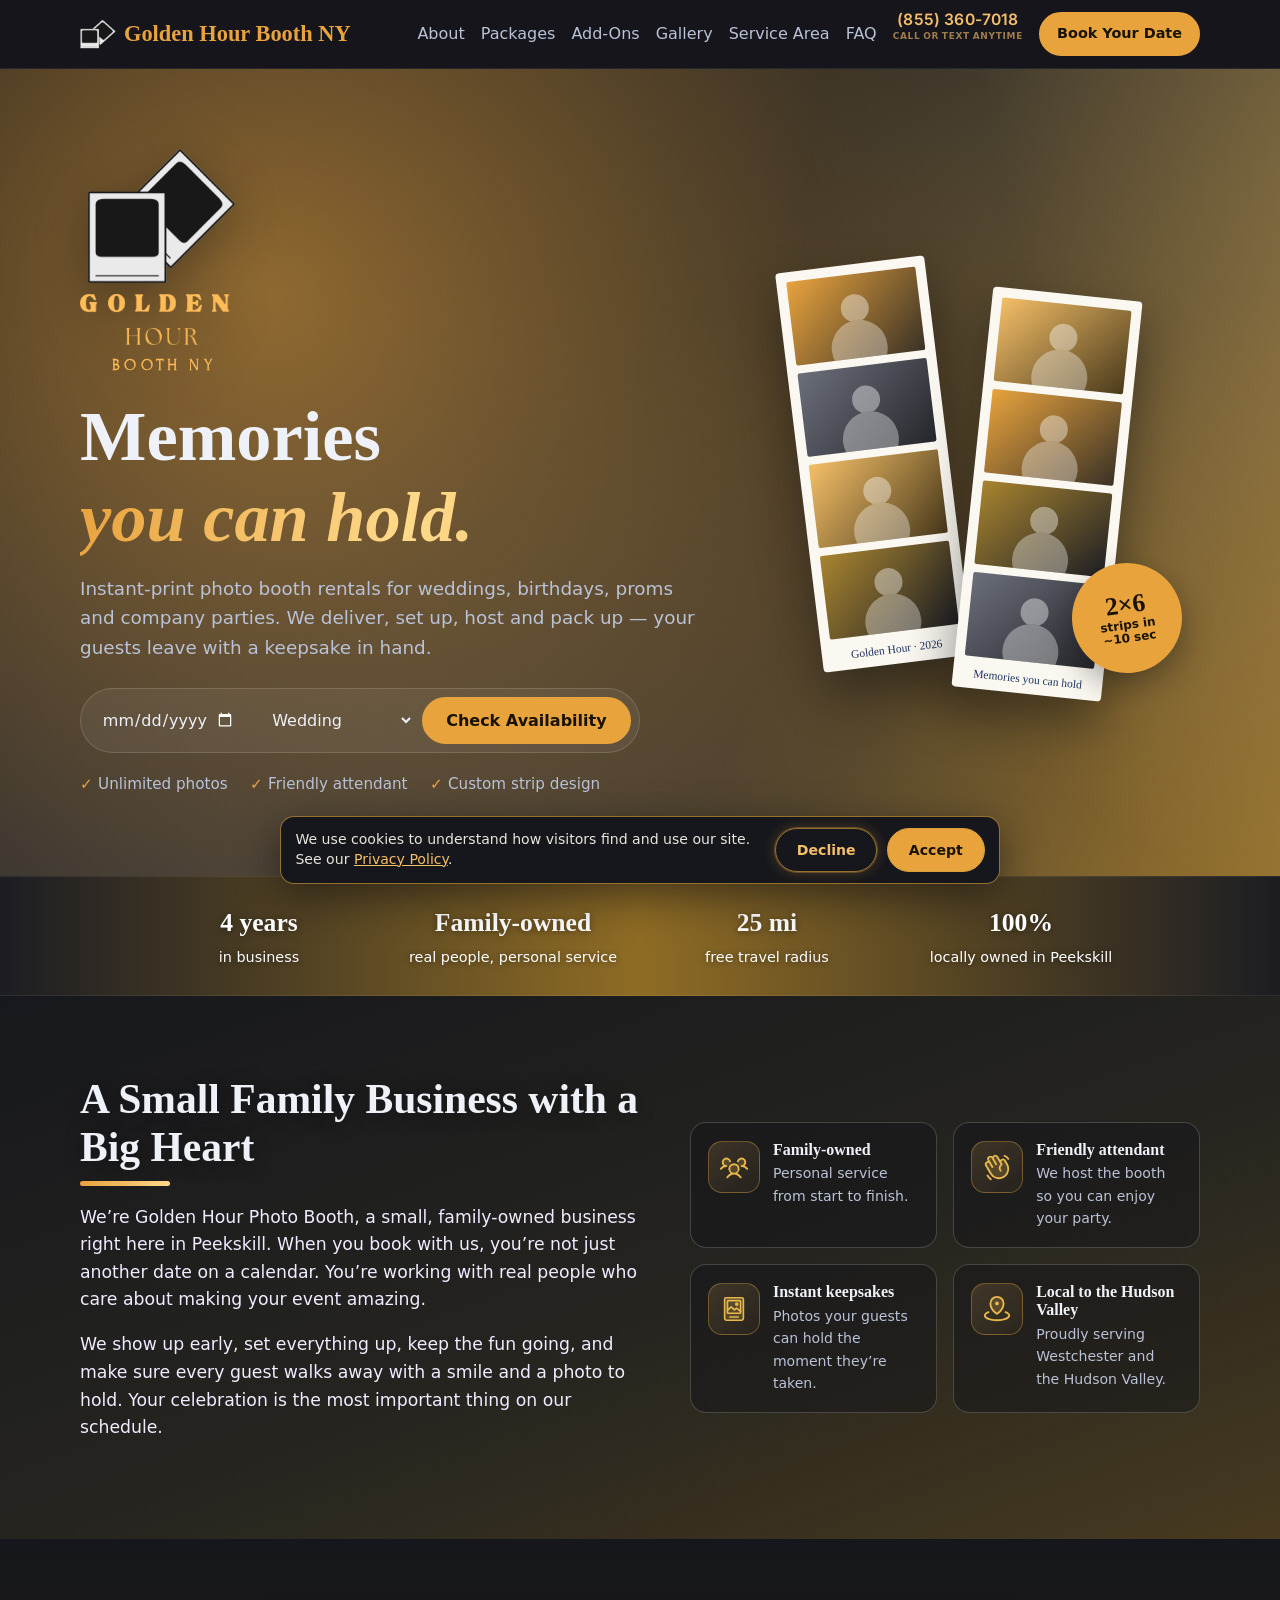
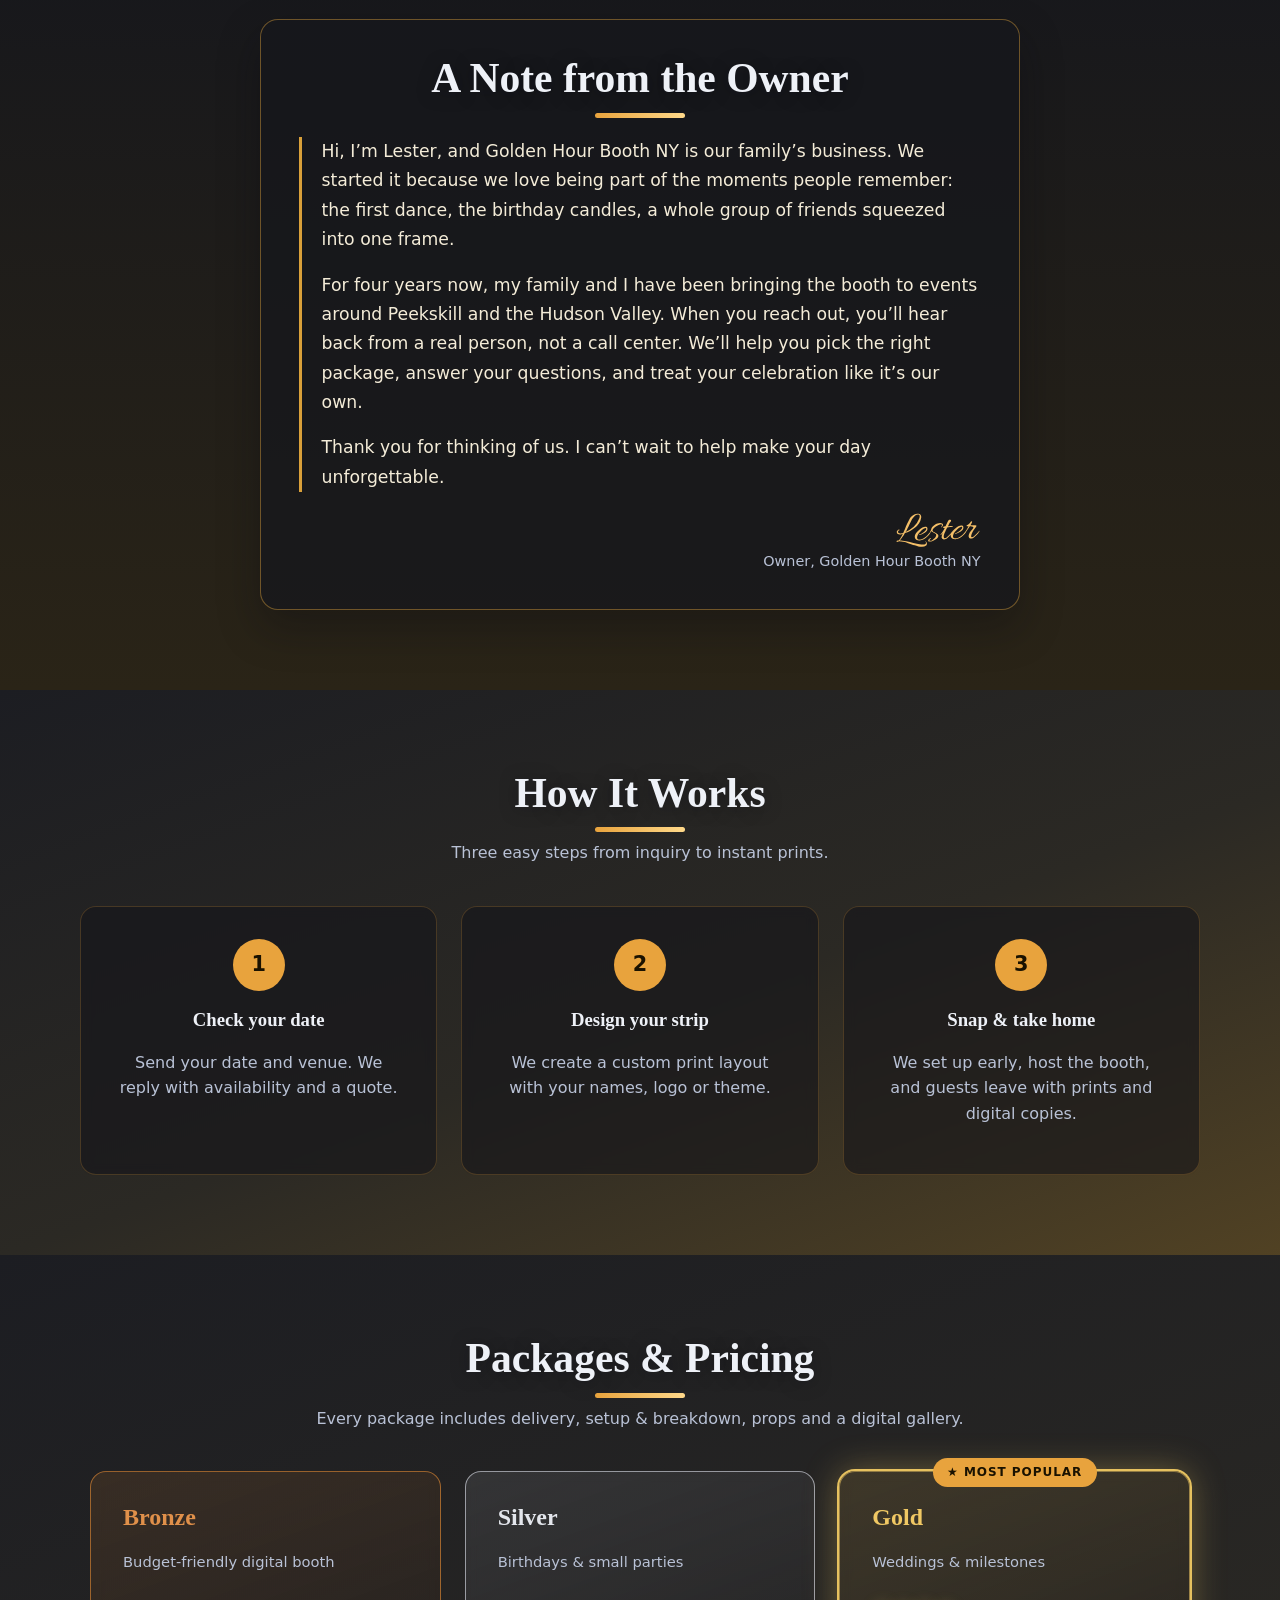
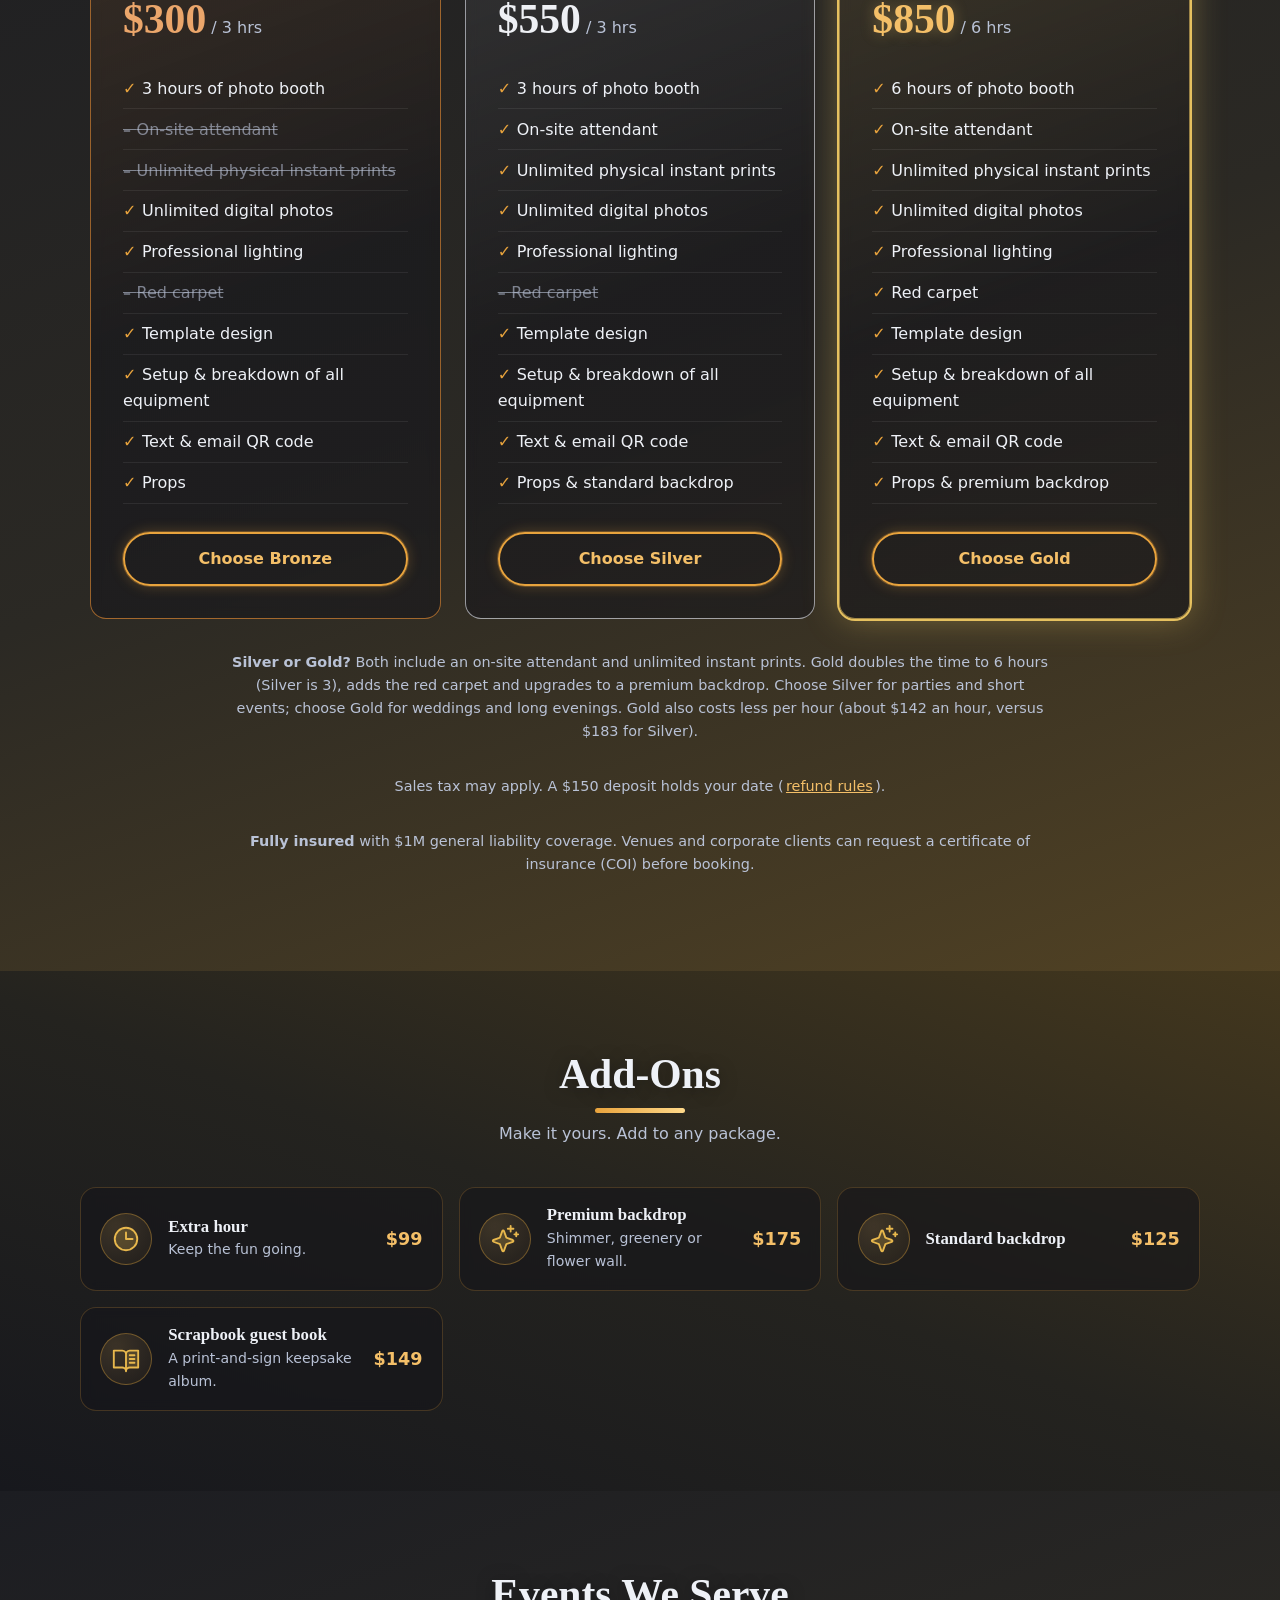
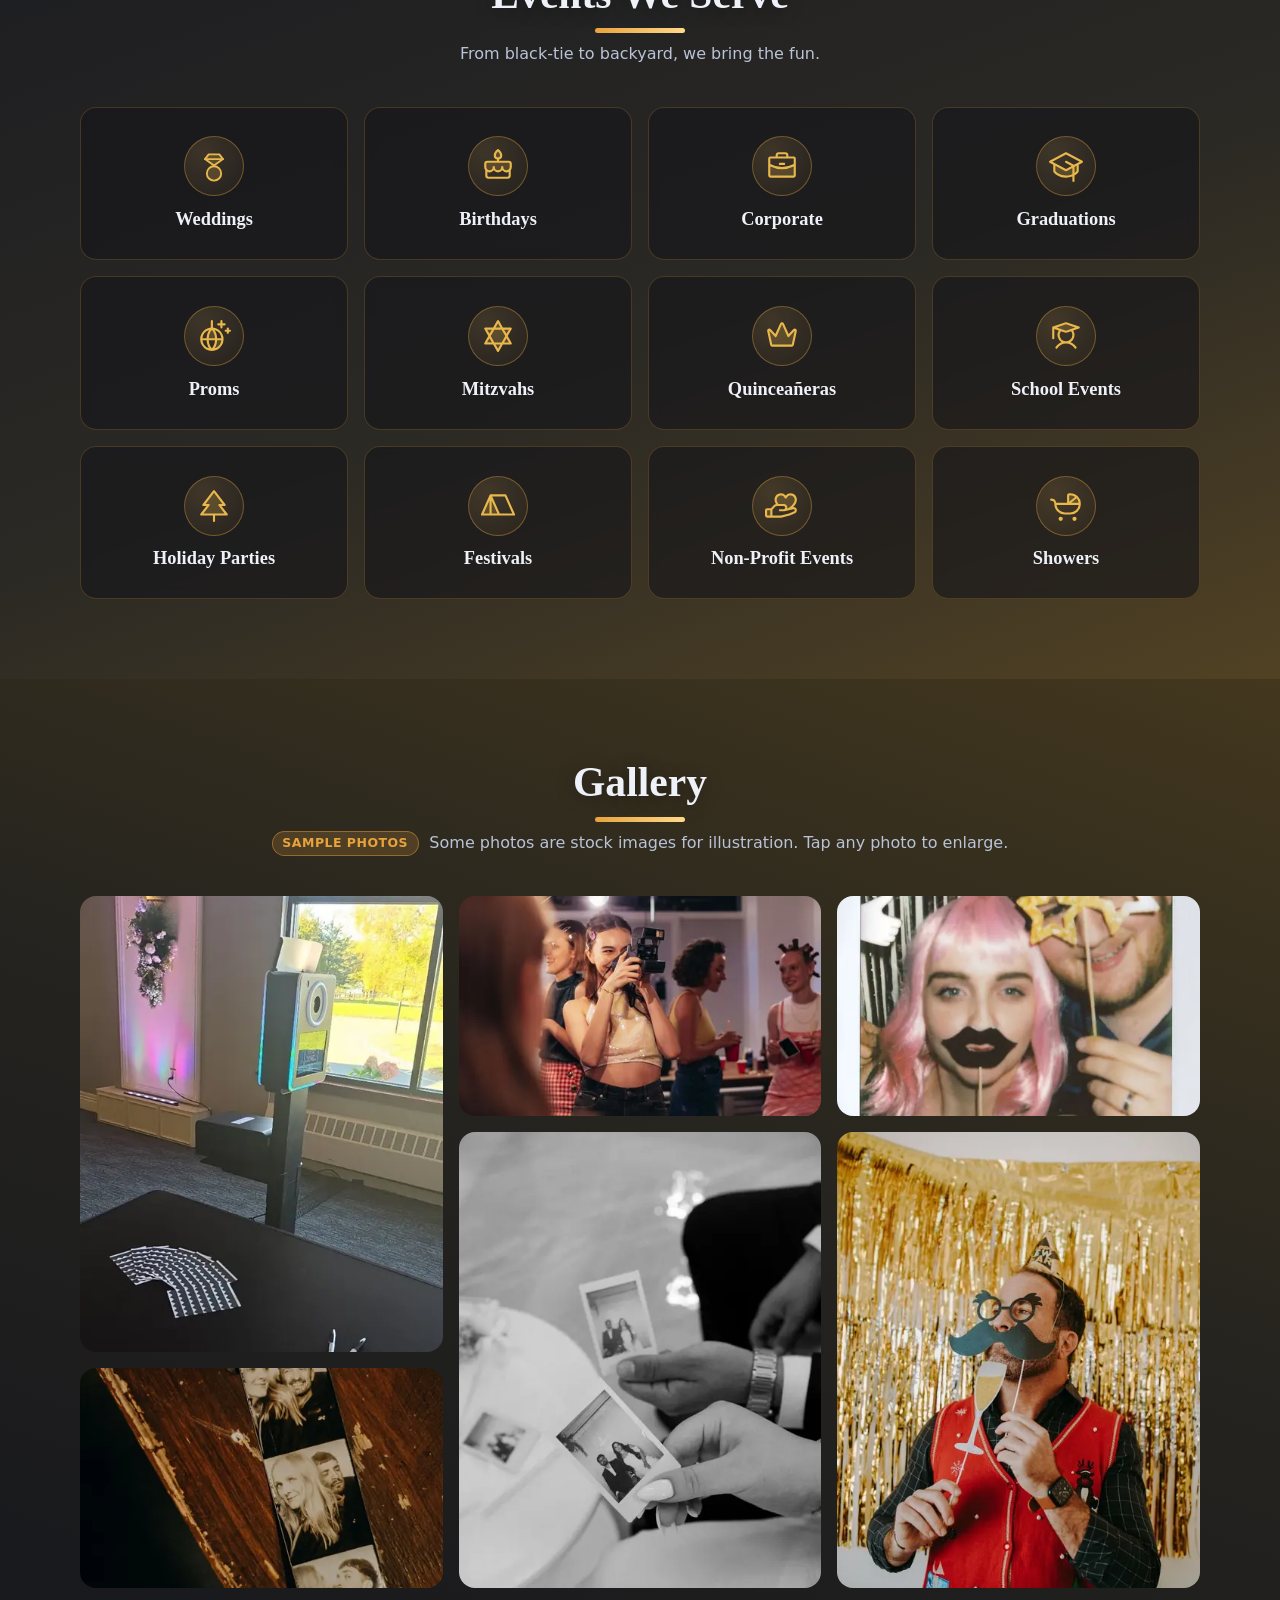
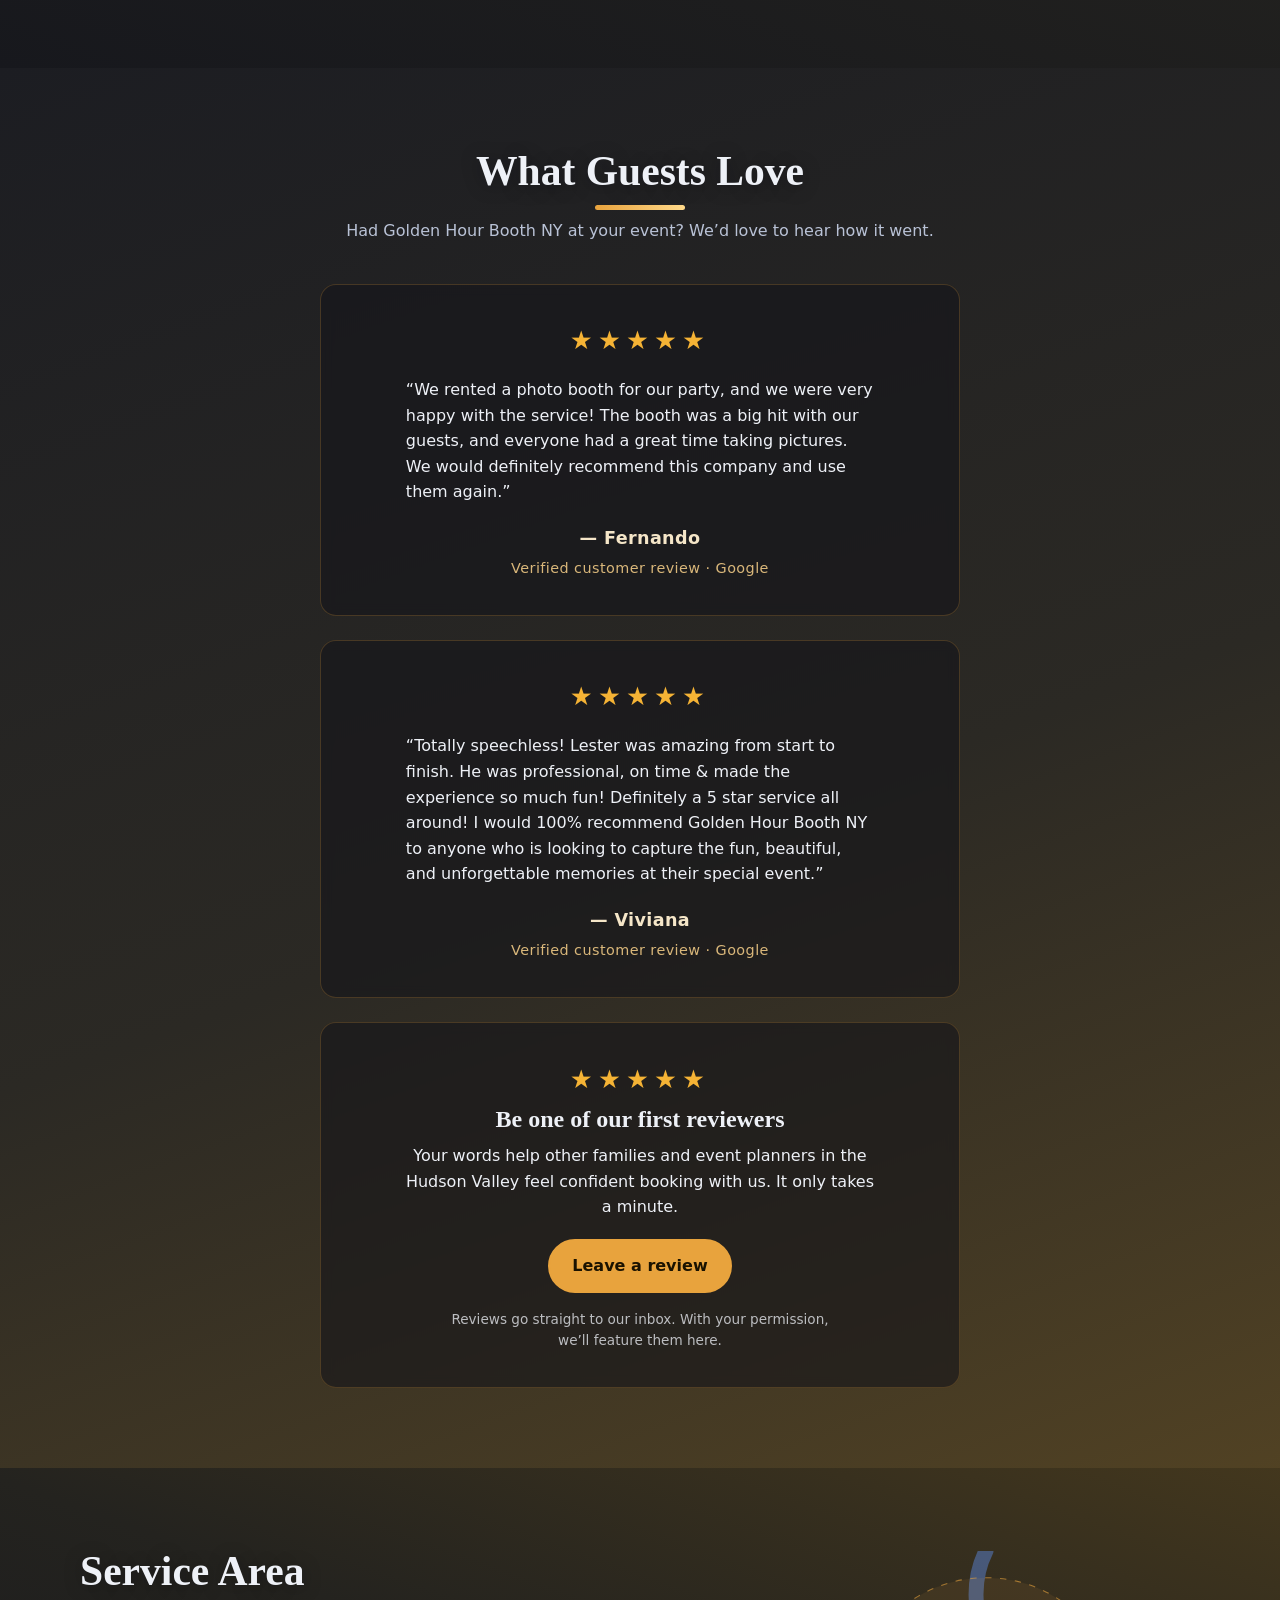
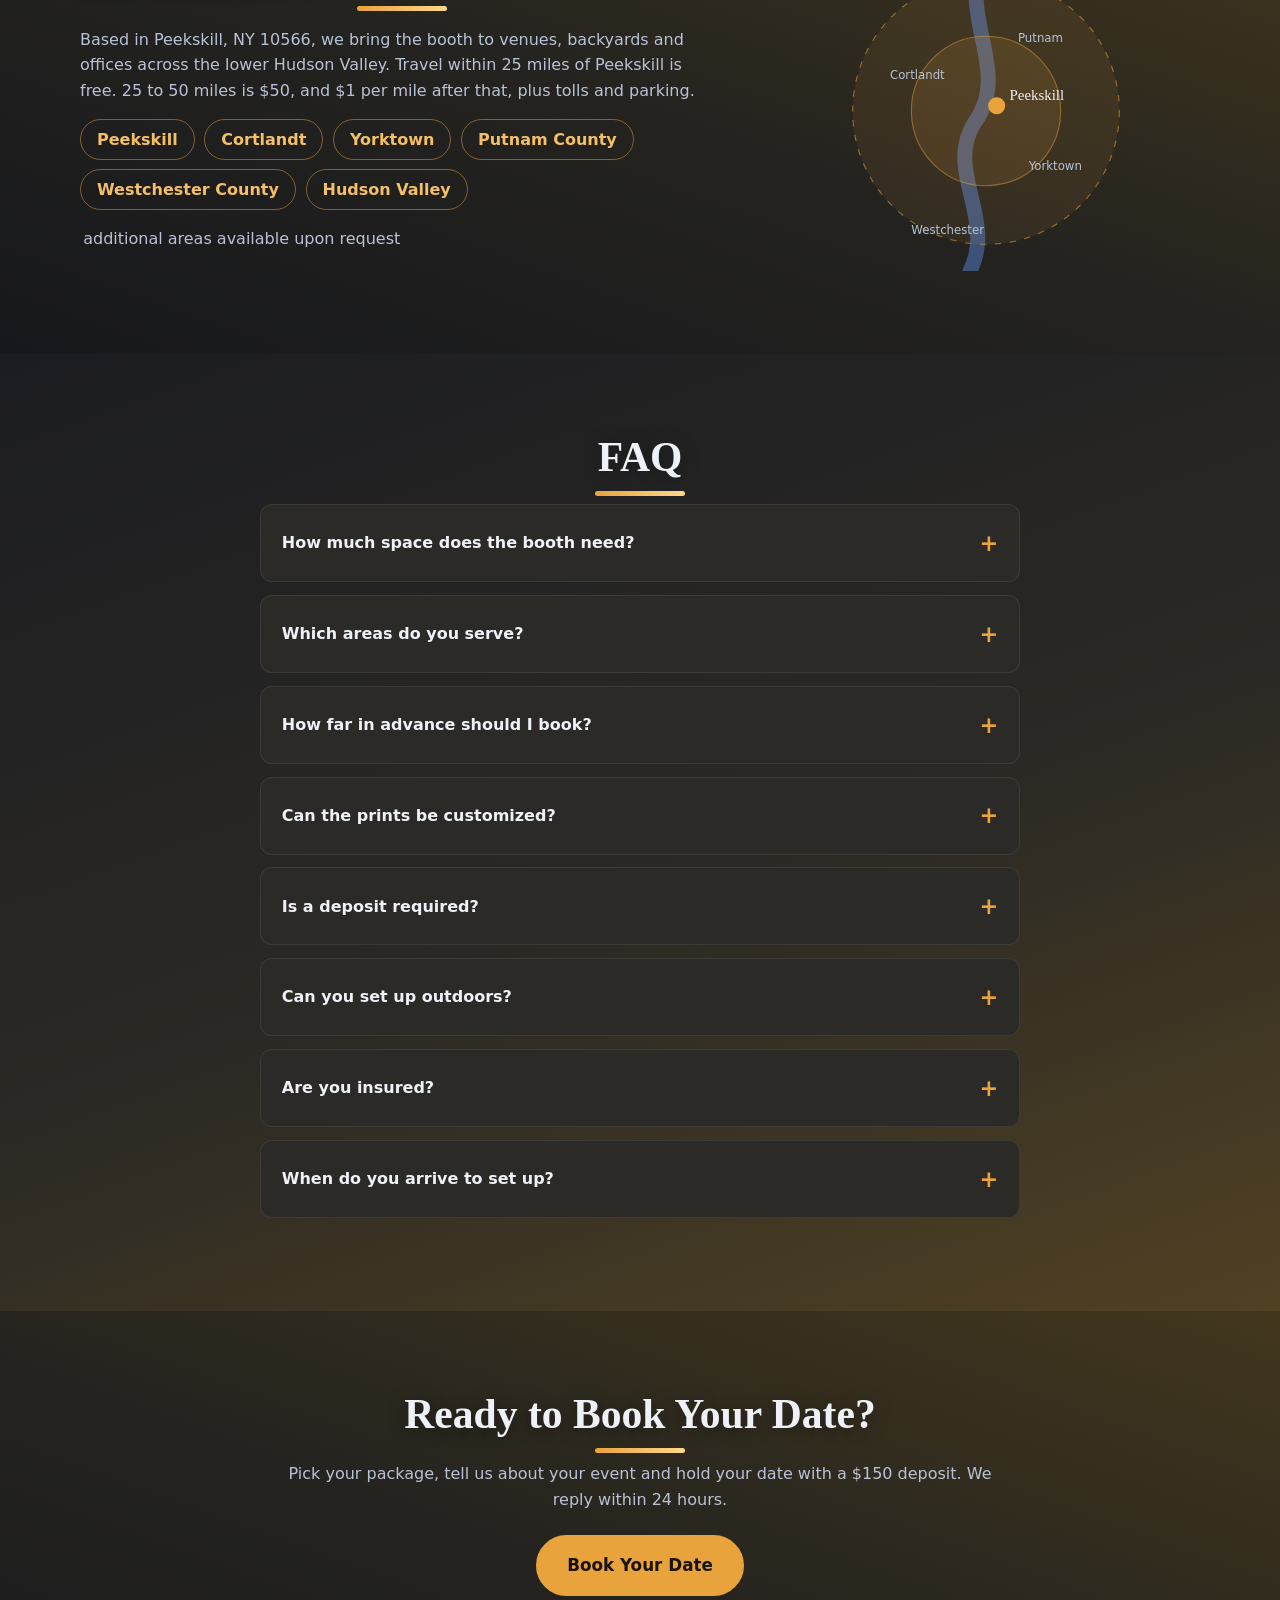
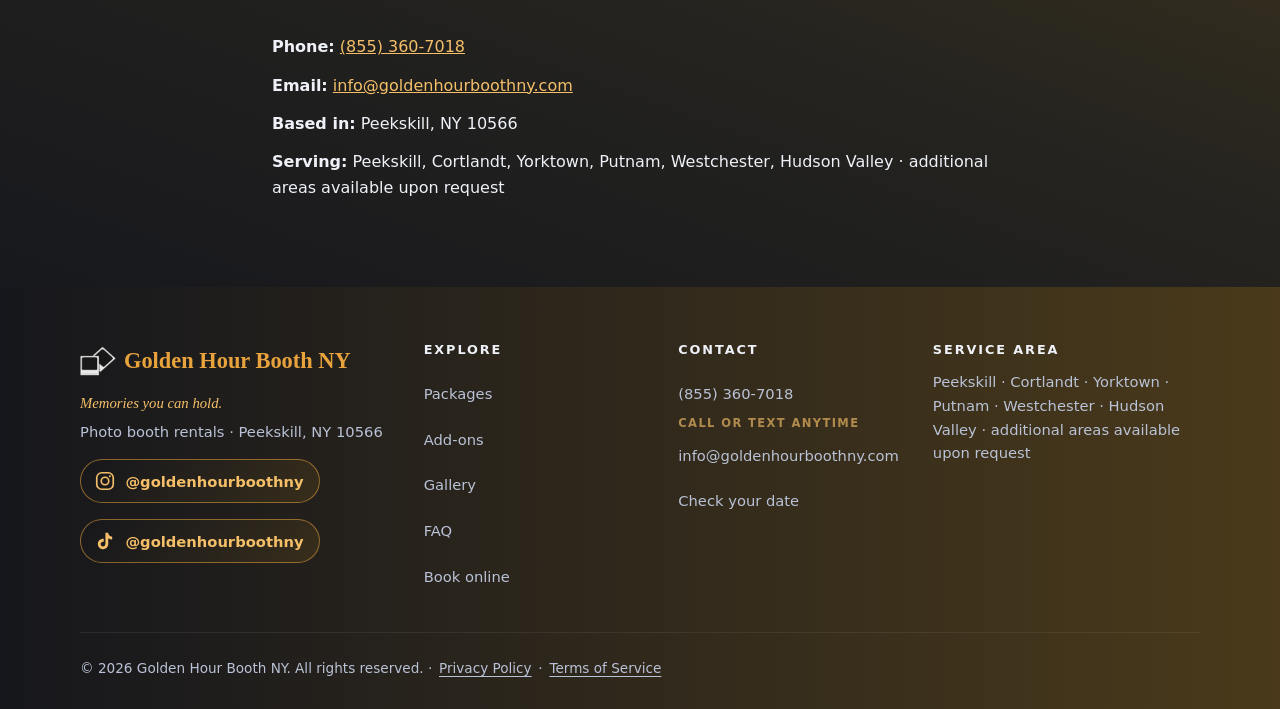
==== commit b31ed857: "Draft: trim COI wording" ====
--- a/index.html
+++ b/index.html
@@ -381,7 +381,7 @@
     <details><summary>Can the prints be customized?</summary><p>Yes! We design a custom print template with your names, date, logo or event theme.</p></details>
     <details><summary>Is a deposit required?</summary><p>Yes, a $150 deposit holds your date and counts toward your total. It is fully refundable if you cancel more than 14 days before your event, and non-refundable if you cancel within 14 days. If we can&rsquo;t offer your date, or we have to cancel, you get a full refund. The balance is due on or before your event date.</p></details>
     <details><summary>Can you set up outdoors?</summary><p>Yes, with a covered, level area and access to power. Let us know your venue details.</p></details>
-    <details><summary>Are you insured?</summary><p>Yes. Golden Hour Booth NY is fully insured with $1 million per occurrence and $2 million aggregate general liability coverage. If your venue or company needs a certificate of insurance (COI), just ask when you book and we&rsquo;ll send one, including your venue as an additional insured if required.</p></details>
+    <details><summary>Are you insured?</summary><p>Yes. Golden Hour Booth NY is fully insured with $1 million per occurrence and $2 million aggregate general liability coverage. If your venue or company needs a certificate of insurance (COI), just ask when you book and we&rsquo;ll send one.</p></details>
     <details><summary>When do you arrive to set up?</summary><p>We typically arrive about an hour before booth time so everything is ready when guests are.</p></details>
   </div>
 </section>
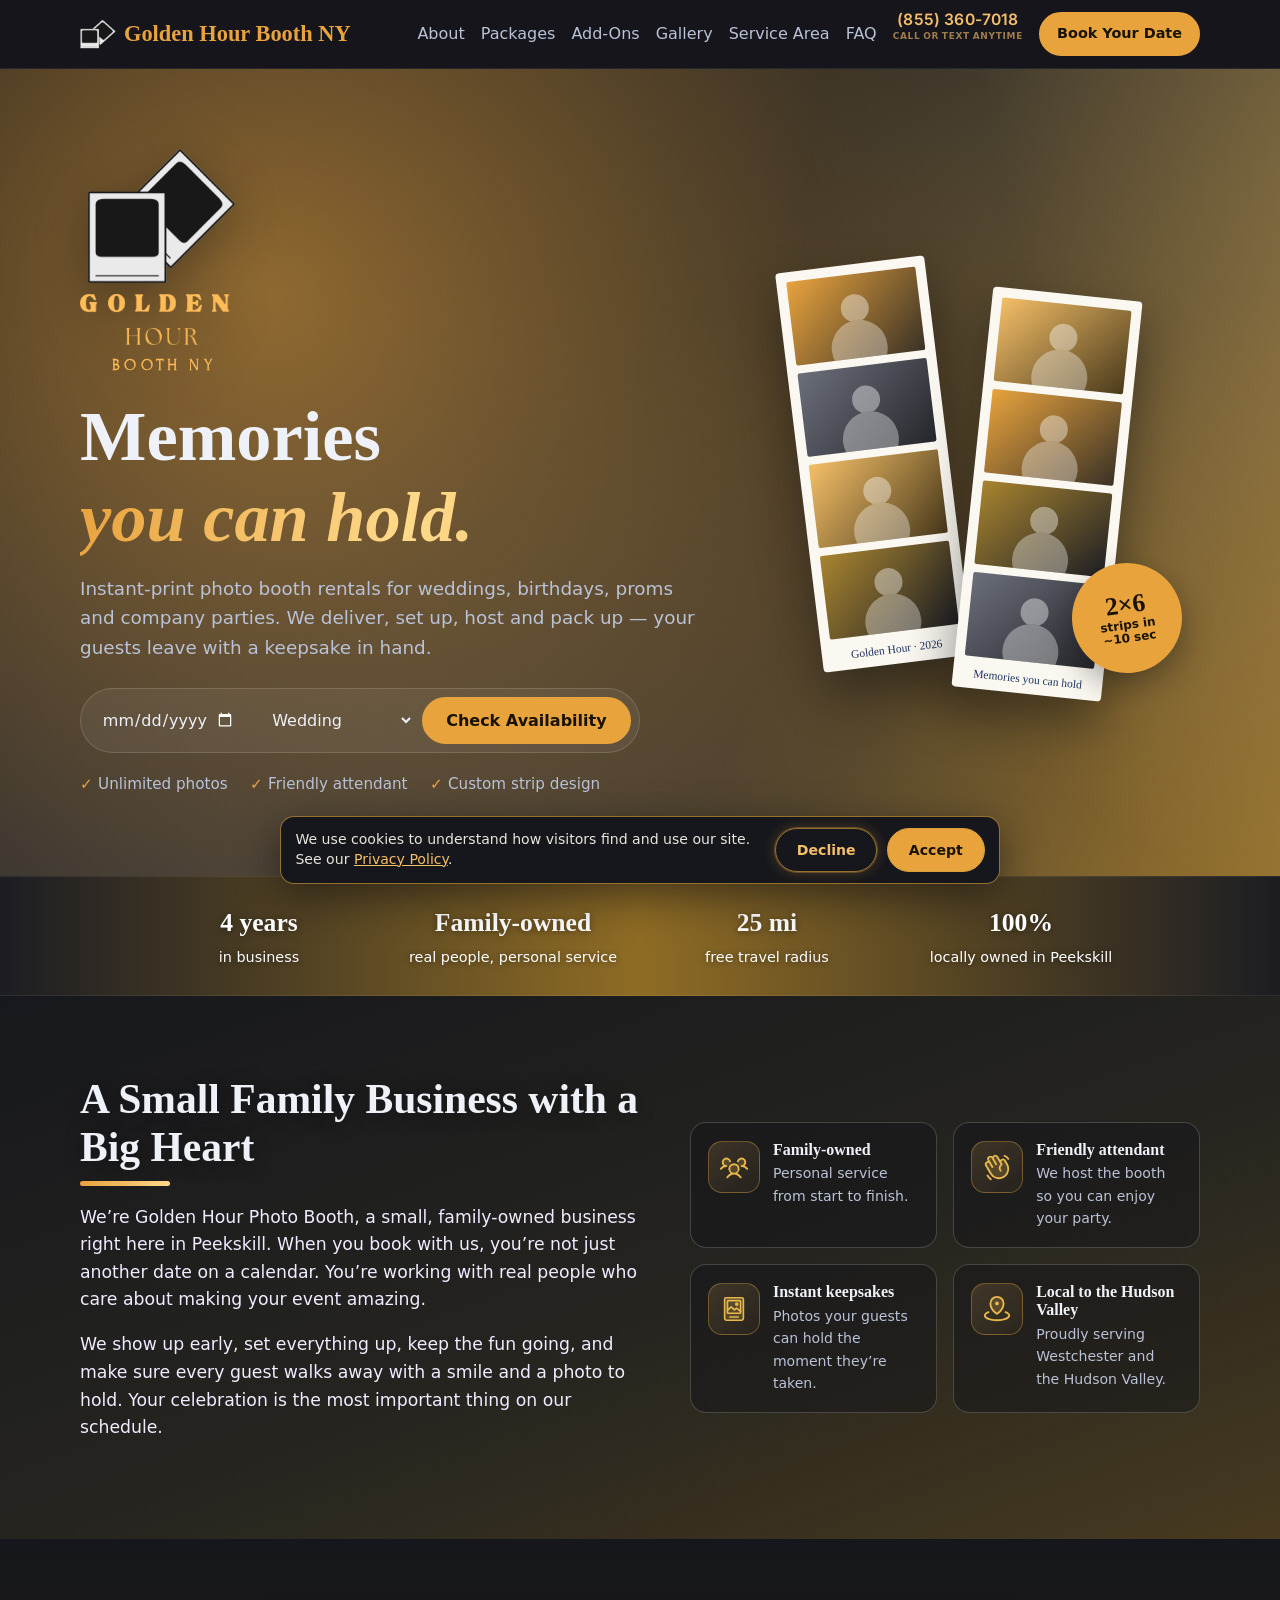
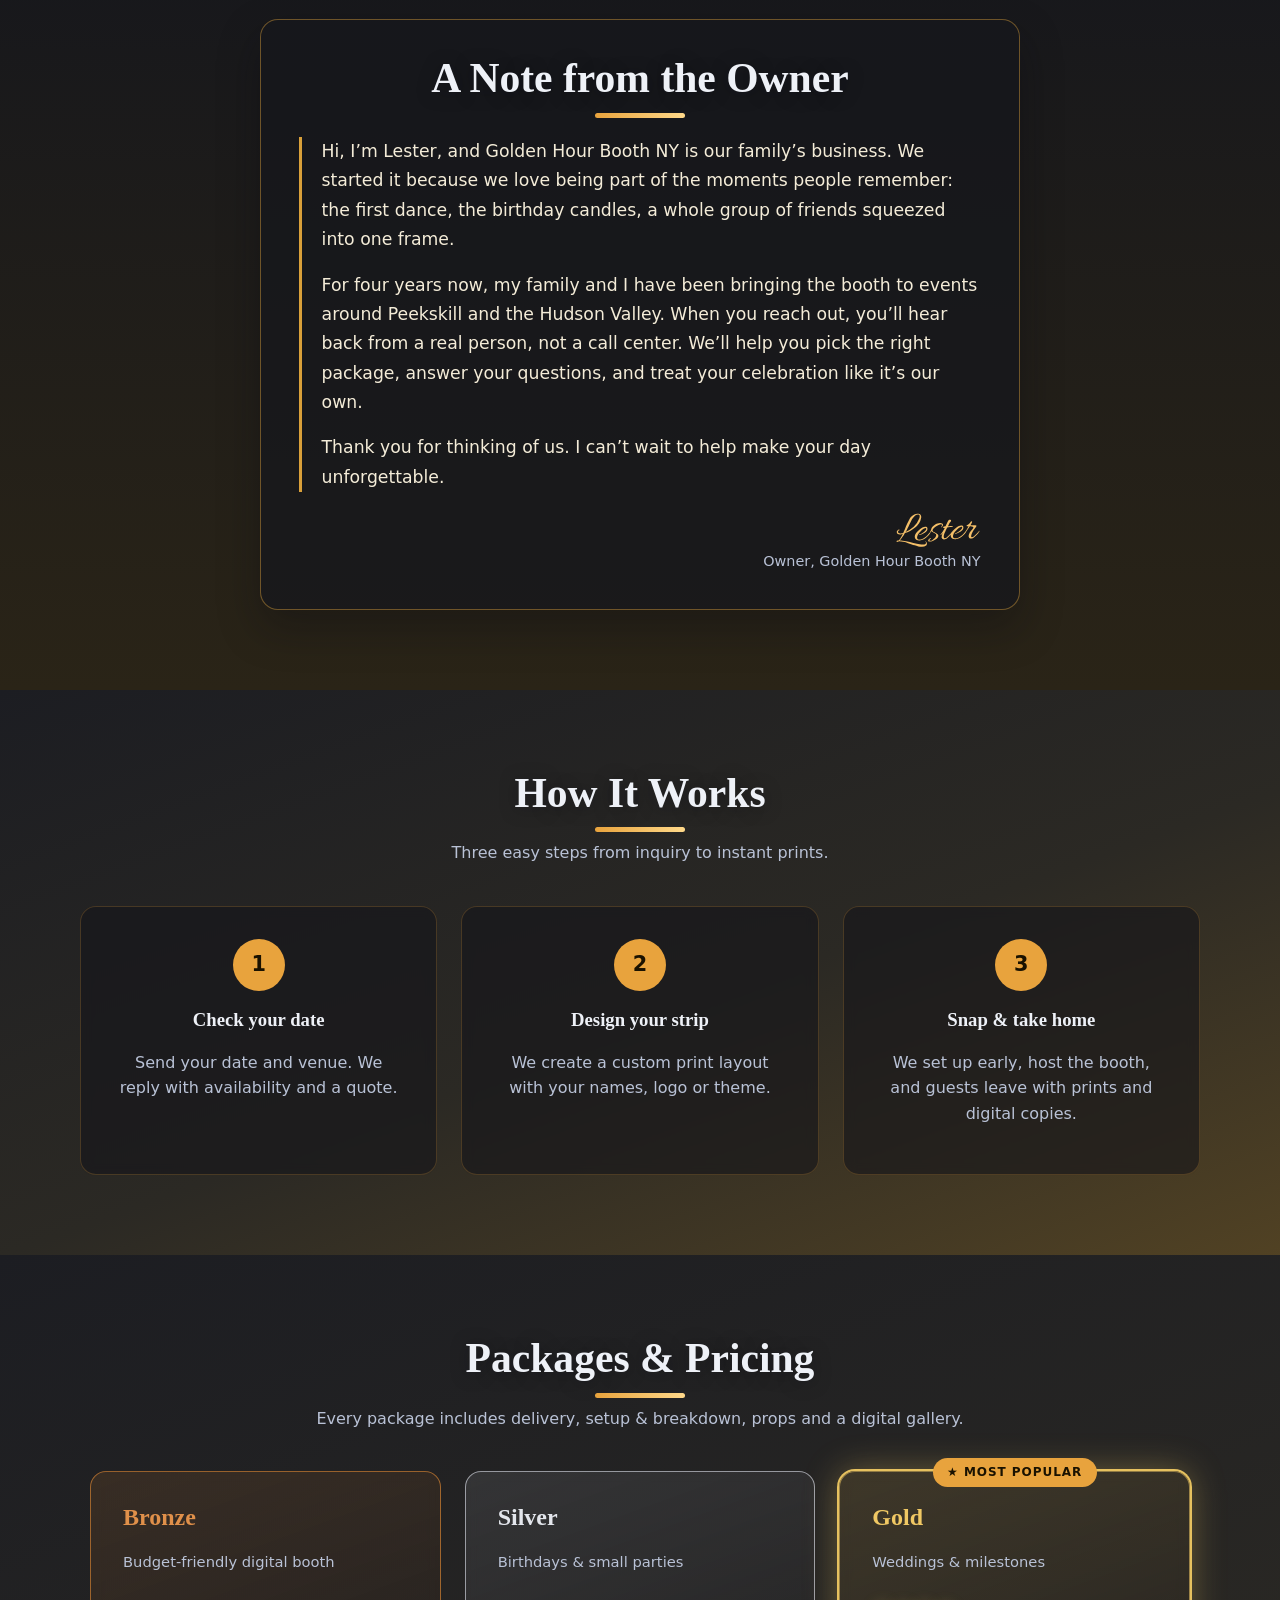
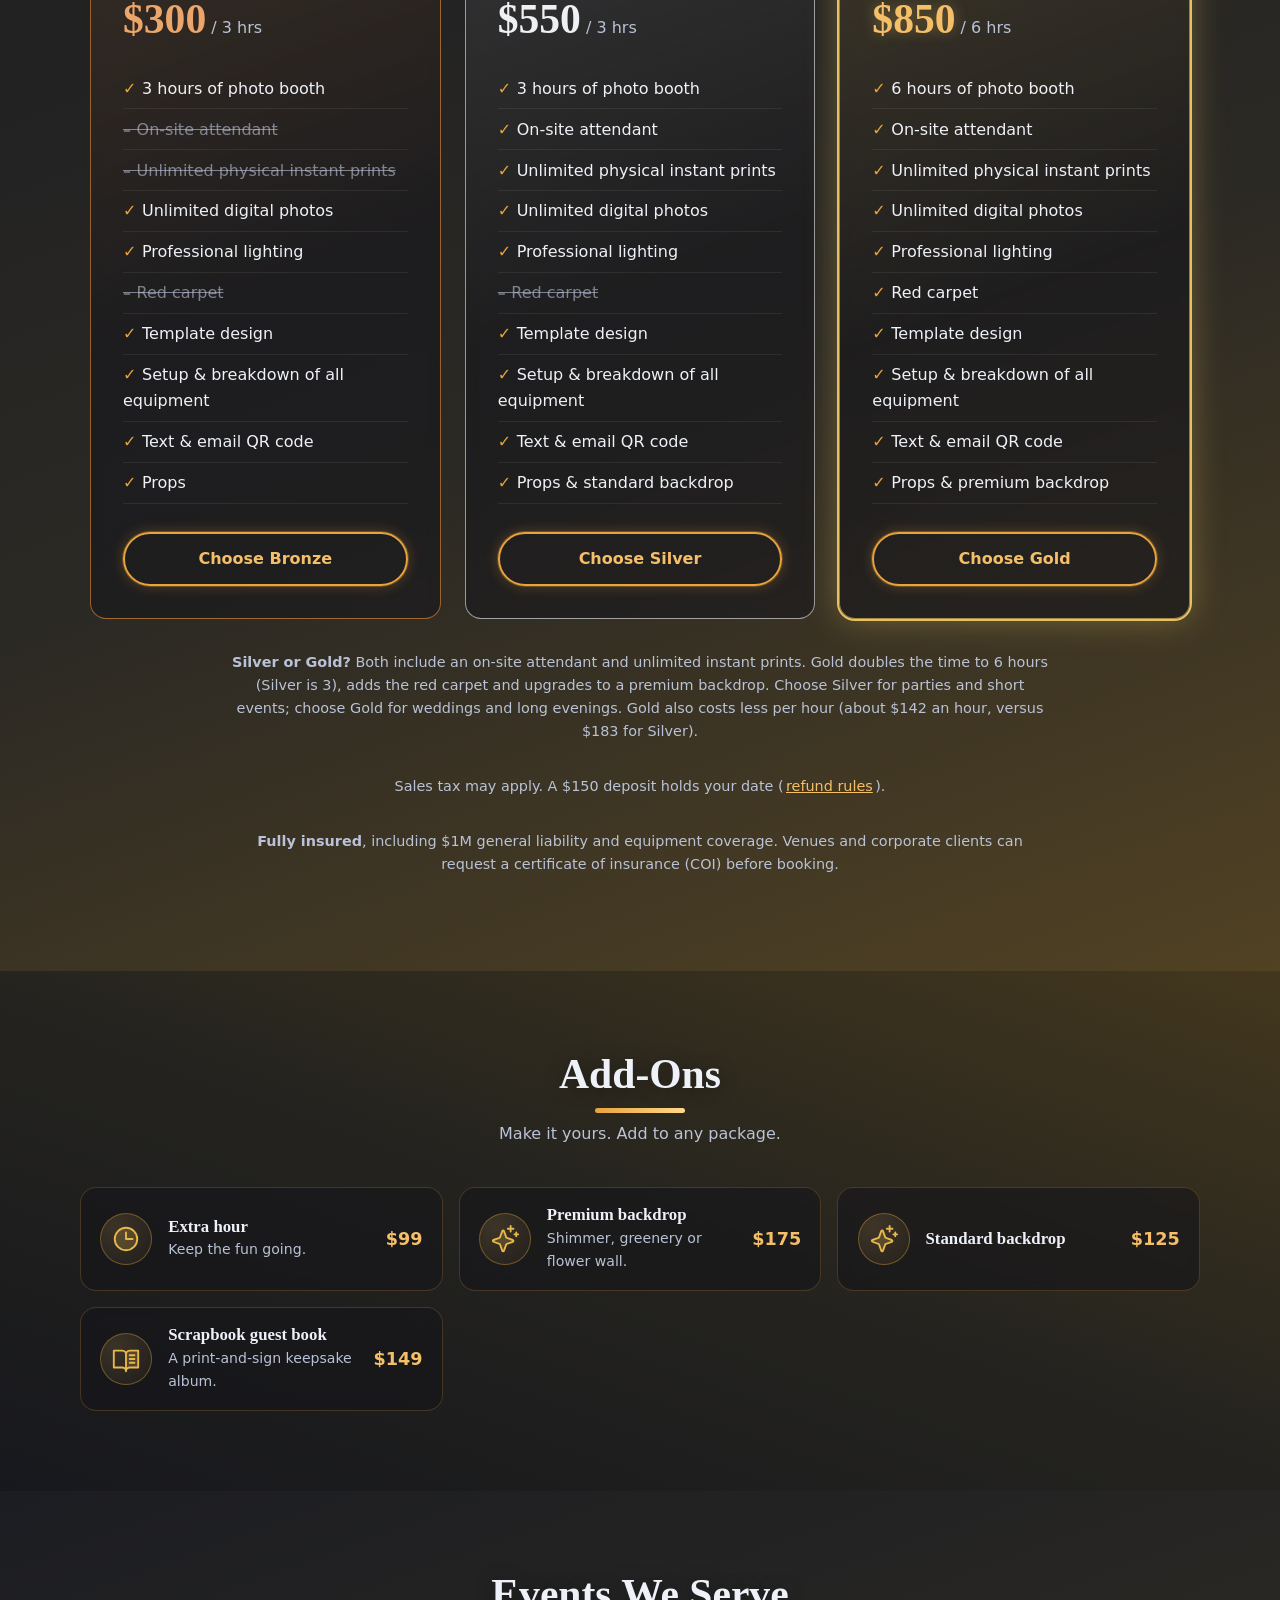
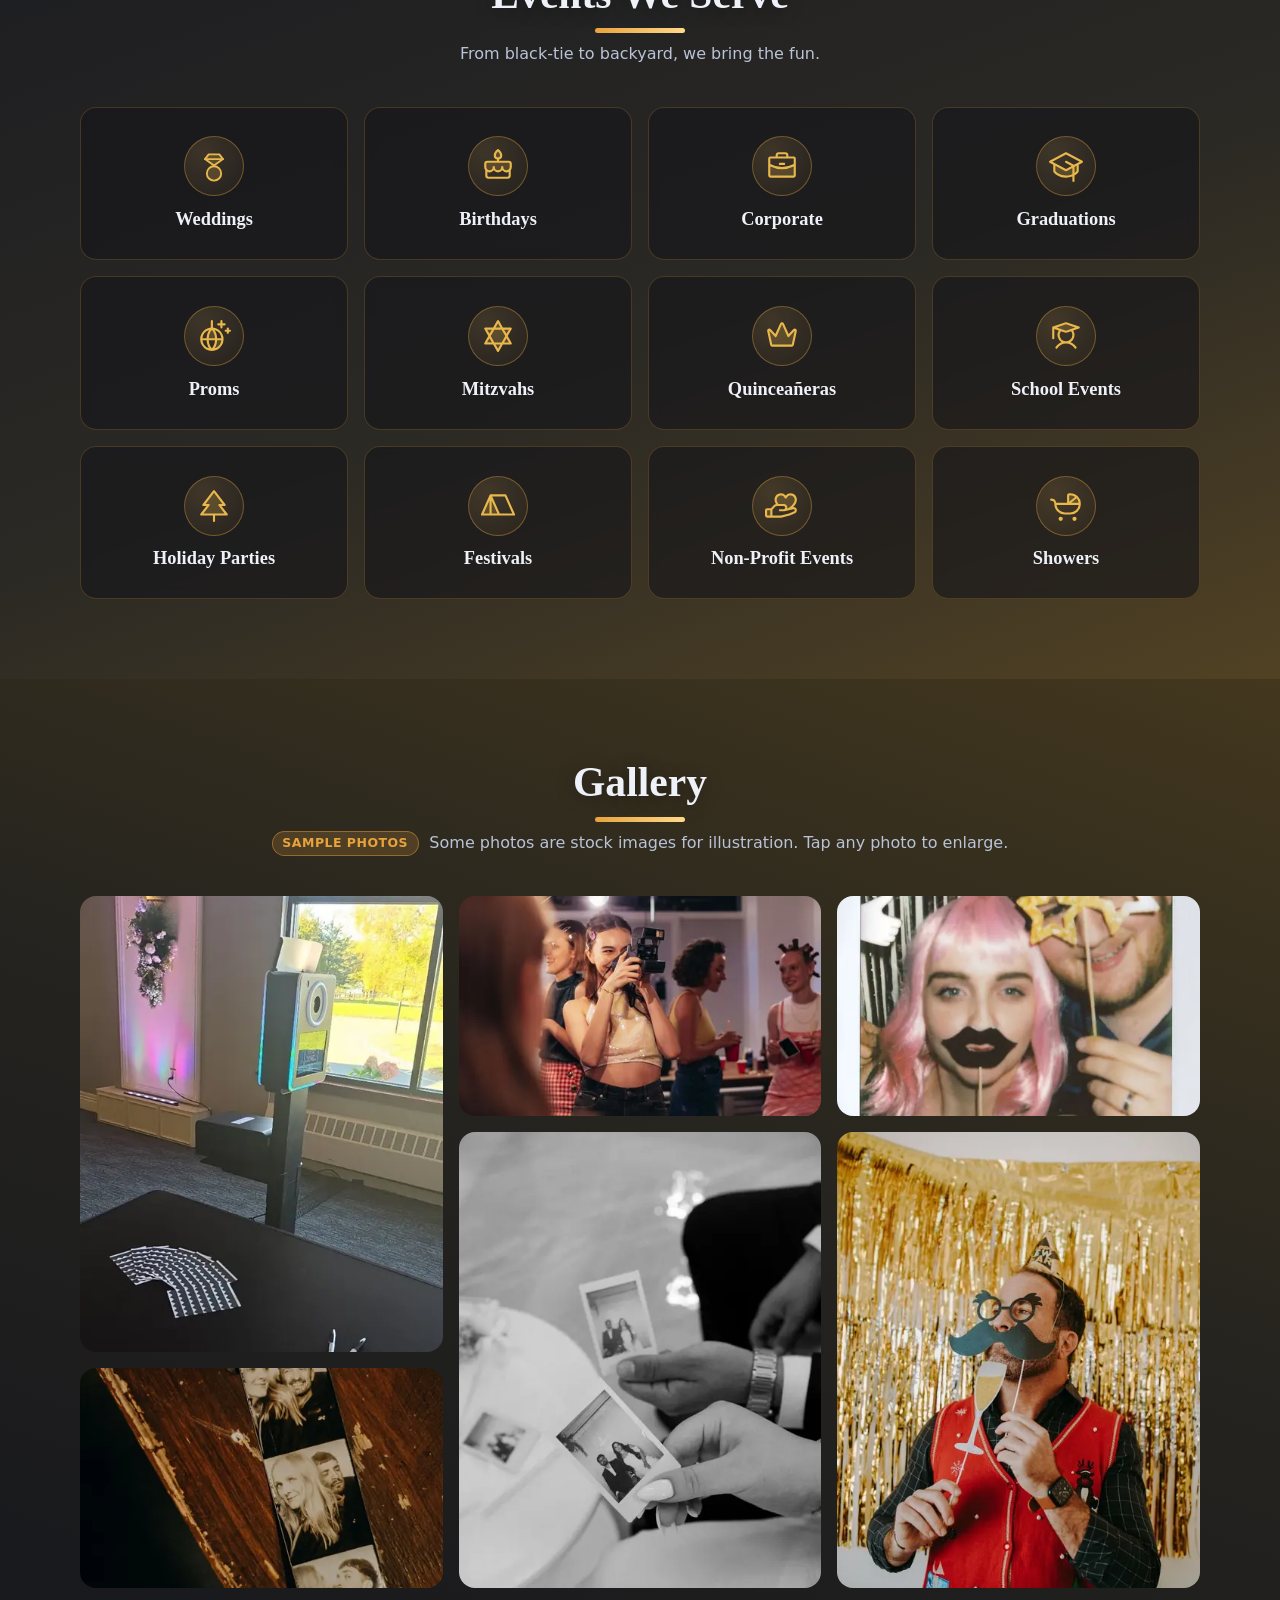
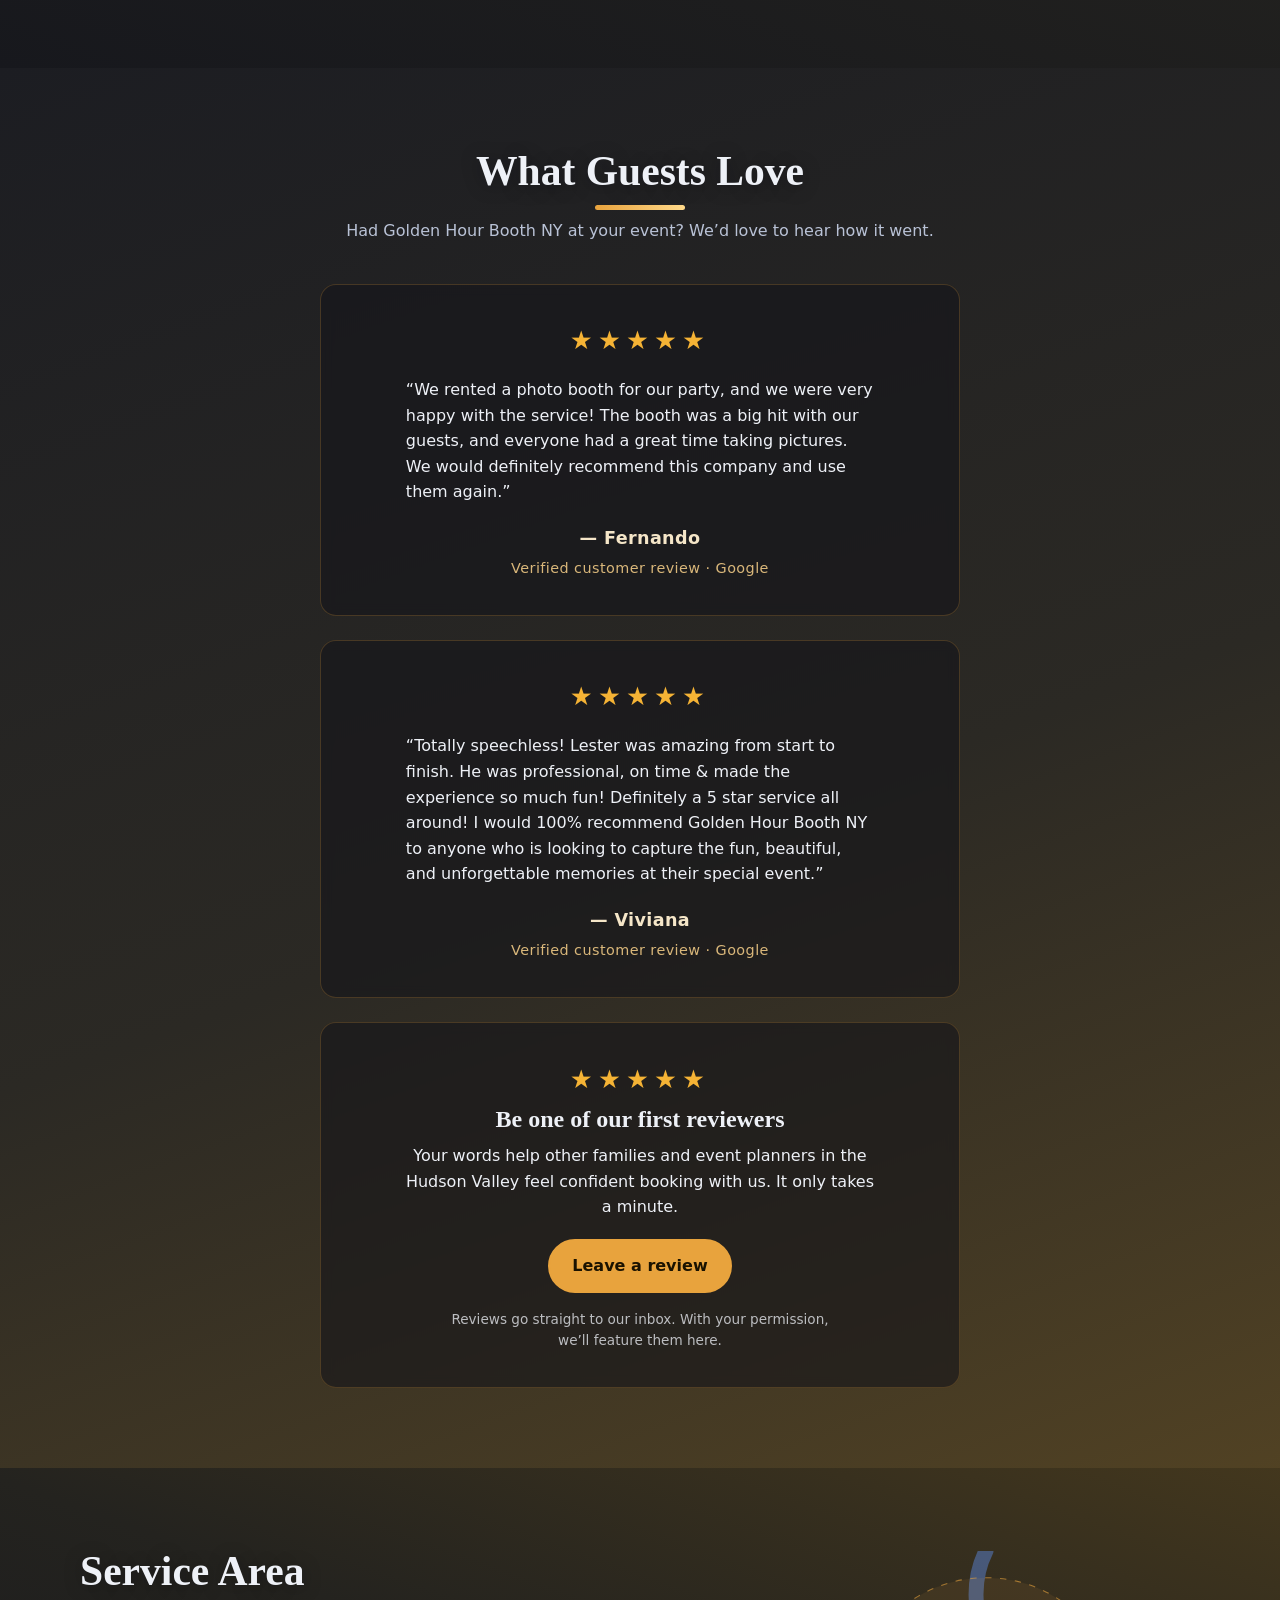
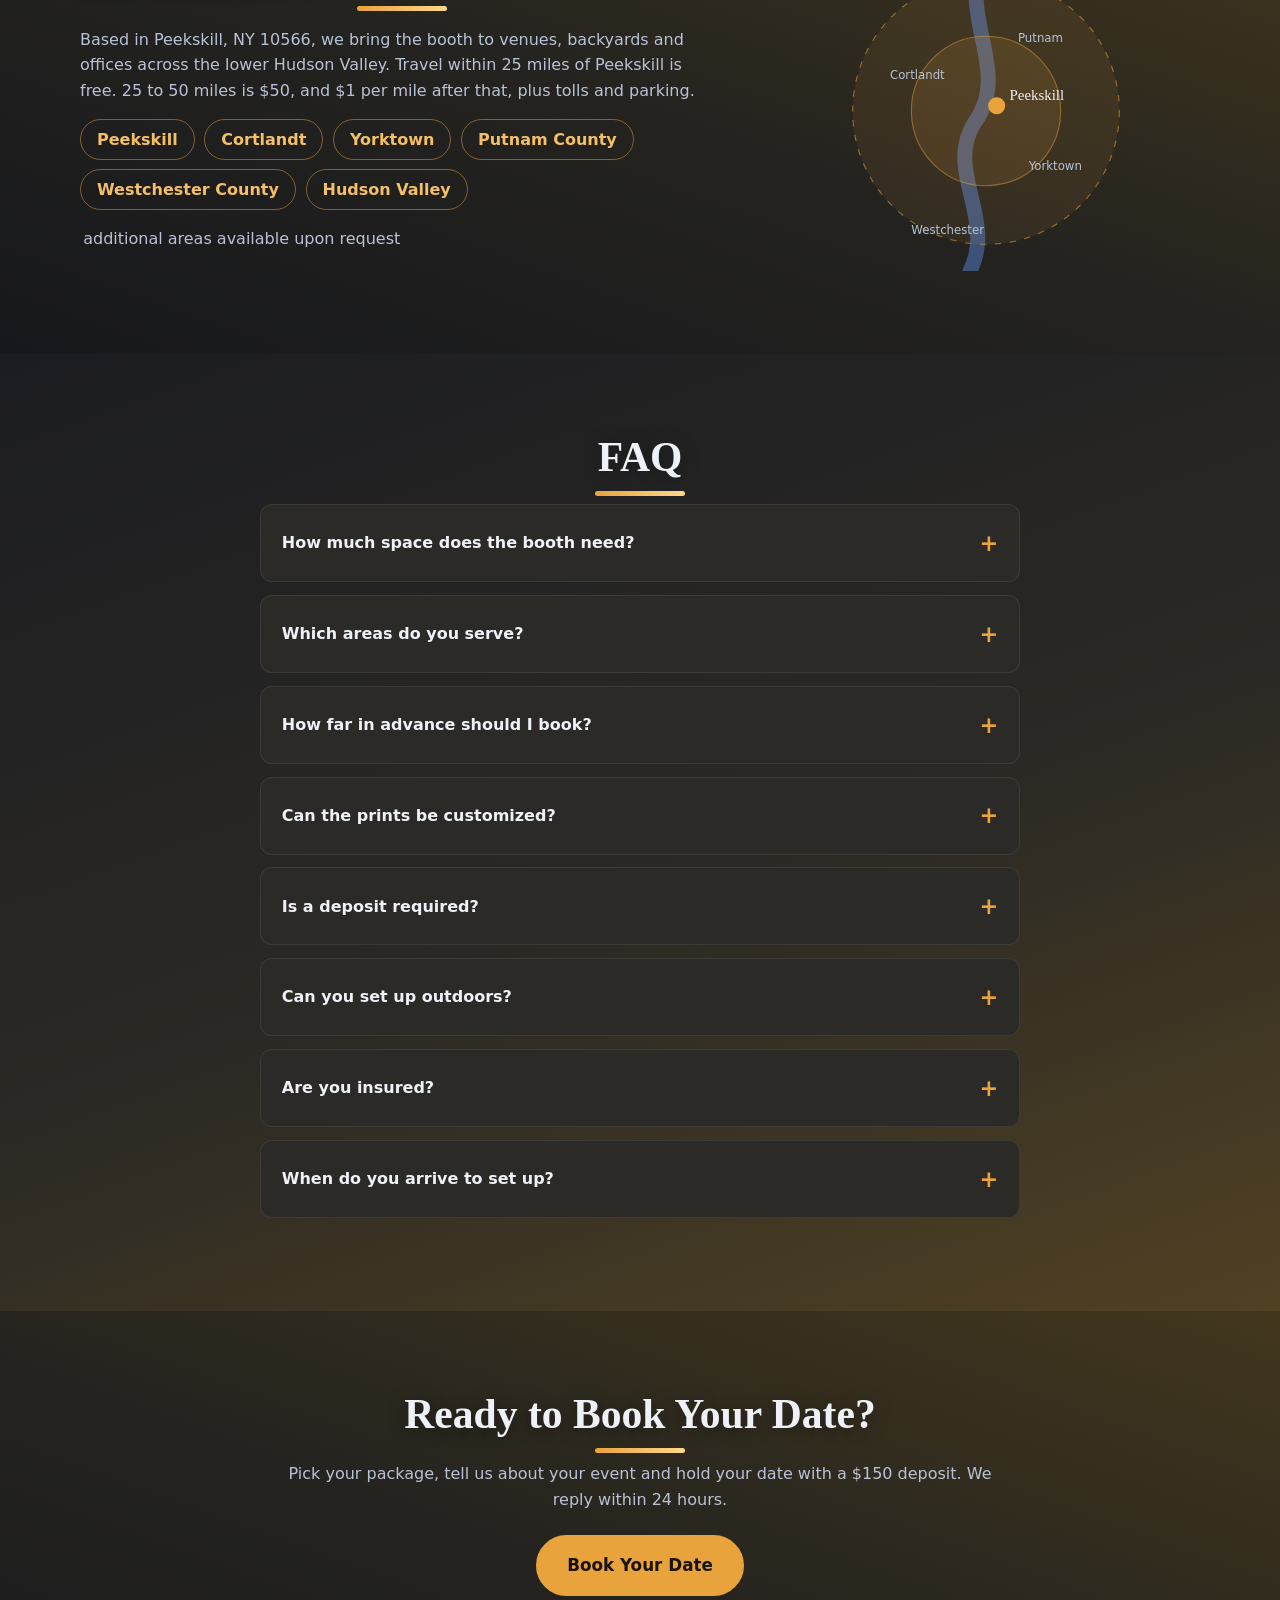
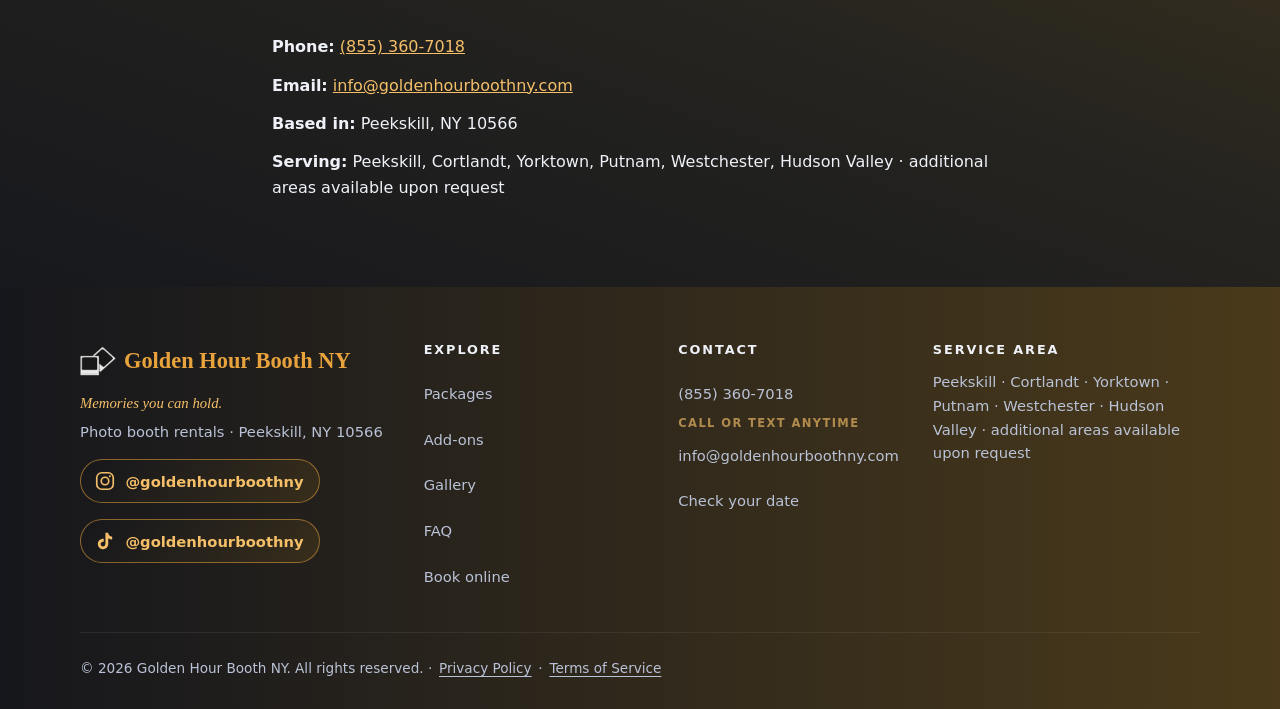
==== commit 201ed193: "Draft: insurance wording includes equipment coverage" ====
--- a/index.html
+++ b/index.html
@@ -261,7 +261,7 @@
     </div>
     <p class="note"><strong>Silver or Gold?</strong> Both include an on-site attendant and unlimited instant prints. Gold doubles the time to 6 hours (Silver is 3), adds the red carpet and upgrades to a premium backdrop. Choose Silver for parties and short events; choose Gold for weddings and long evenings. Gold also costs less per hour (about $142 an hour, versus $183 for Silver).</p>
     <p class="note">Sales tax may apply. A $150 deposit holds your date (<a href="/terms#deposit">refund rules</a>).</p>
-    <p class="note"><strong>Fully insured</strong> with $1M general liability coverage. Venues and corporate clients can request a certificate of insurance (COI) before booking.</p>
+    <p class="note"><strong>Fully insured</strong>, including $1M general liability and equipment coverage. Venues and corporate clients can request a certificate of insurance (COI) before booking.</p>
   </div>
 </section>
 
@@ -381,7 +381,7 @@
     <details><summary>Can the prints be customized?</summary><p>Yes! We design a custom print template with your names, date, logo or event theme.</p></details>
     <details><summary>Is a deposit required?</summary><p>Yes, a $150 deposit holds your date and counts toward your total. It is fully refundable if you cancel more than 14 days before your event, and non-refundable if you cancel within 14 days. If we can&rsquo;t offer your date, or we have to cancel, you get a full refund. The balance is due on or before your event date.</p></details>
     <details><summary>Can you set up outdoors?</summary><p>Yes, with a covered, level area and access to power. Let us know your venue details.</p></details>
-    <details><summary>Are you insured?</summary><p>Yes. Golden Hour Booth NY is fully insured with $1 million per occurrence and $2 million aggregate general liability coverage. If your venue or company needs a certificate of insurance (COI), just ask when you book and we&rsquo;ll send one.</p></details>
+    <details><summary>Are you insured?</summary><p>Yes. Golden Hour Booth NY is fully insured, with $1 million per occurrence and $2 million aggregate general liability coverage plus equipment coverage. If your venue or company needs a certificate of insurance (COI), just ask when you book and we&rsquo;ll send one.</p></details>
     <details><summary>When do you arrive to set up?</summary><p>We typically arrive about an hour before booth time so everything is ready when guests are.</p></details>
   </div>
 </section>
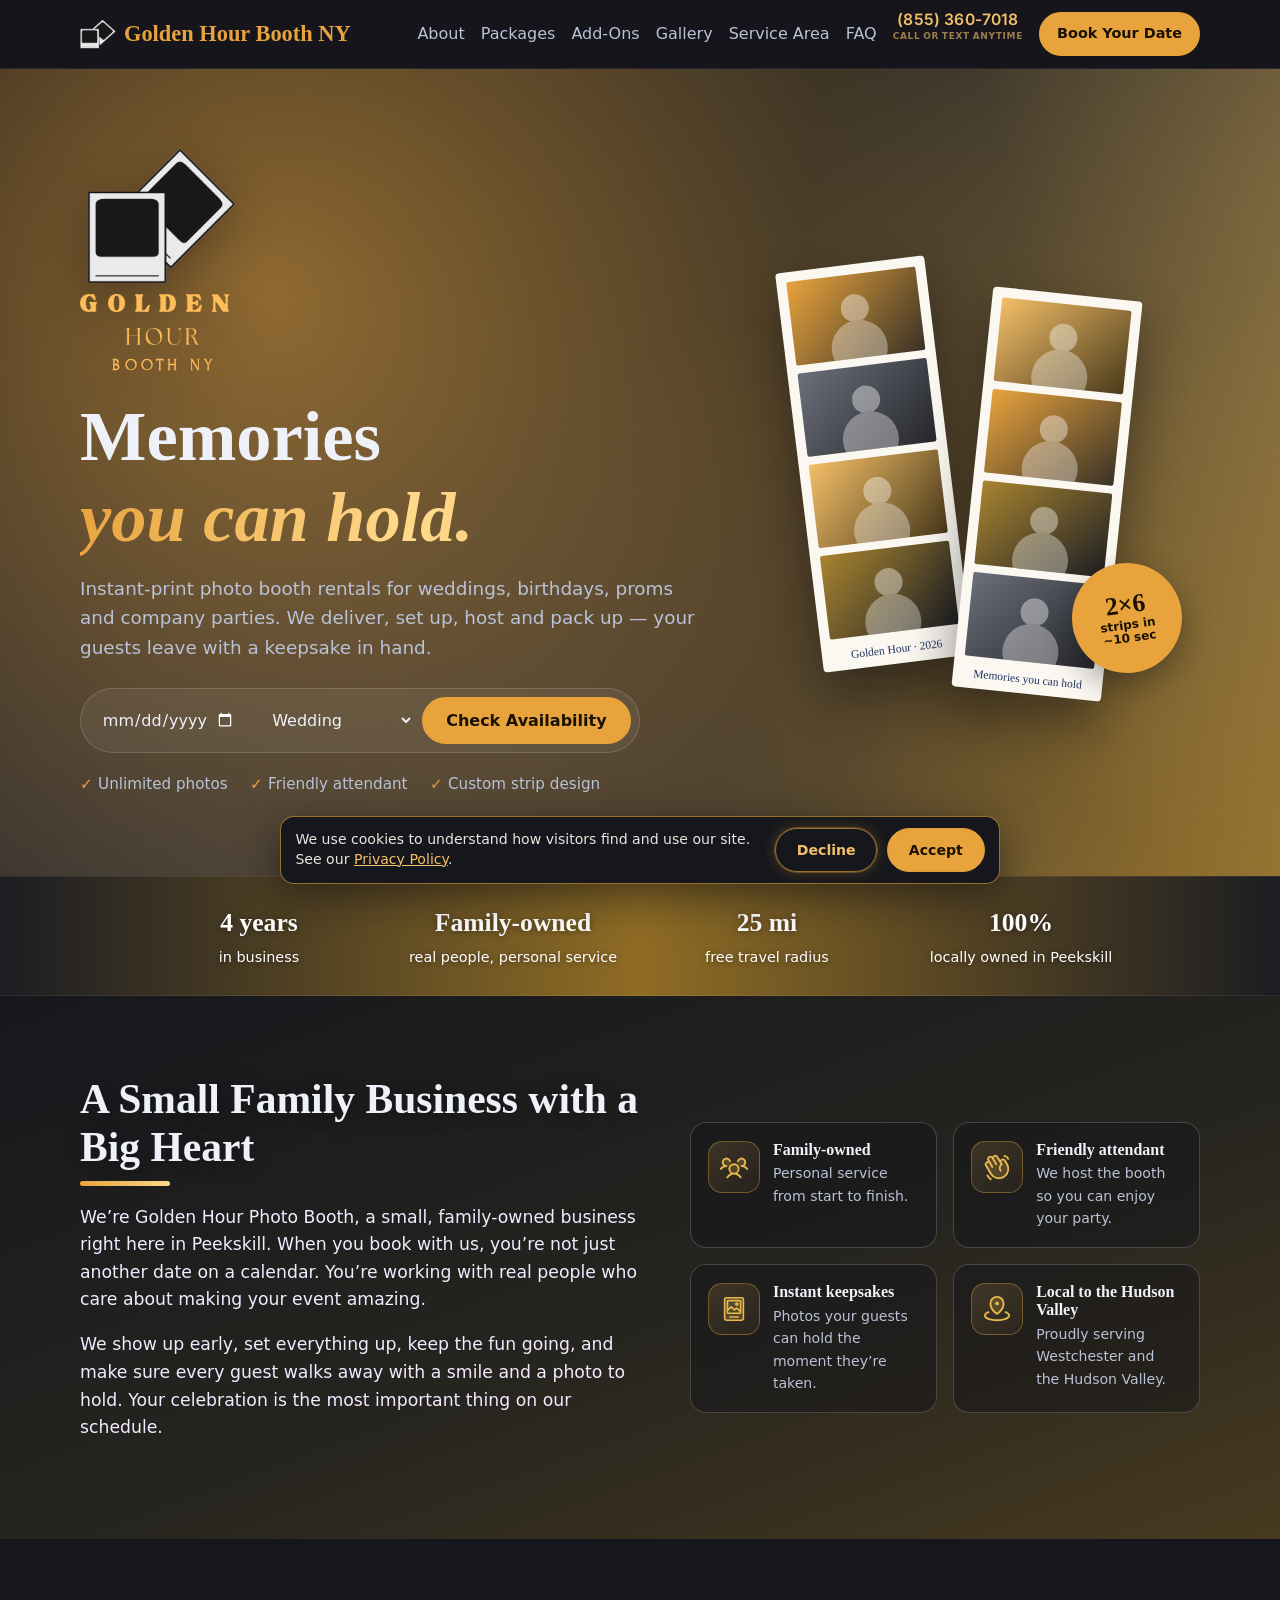
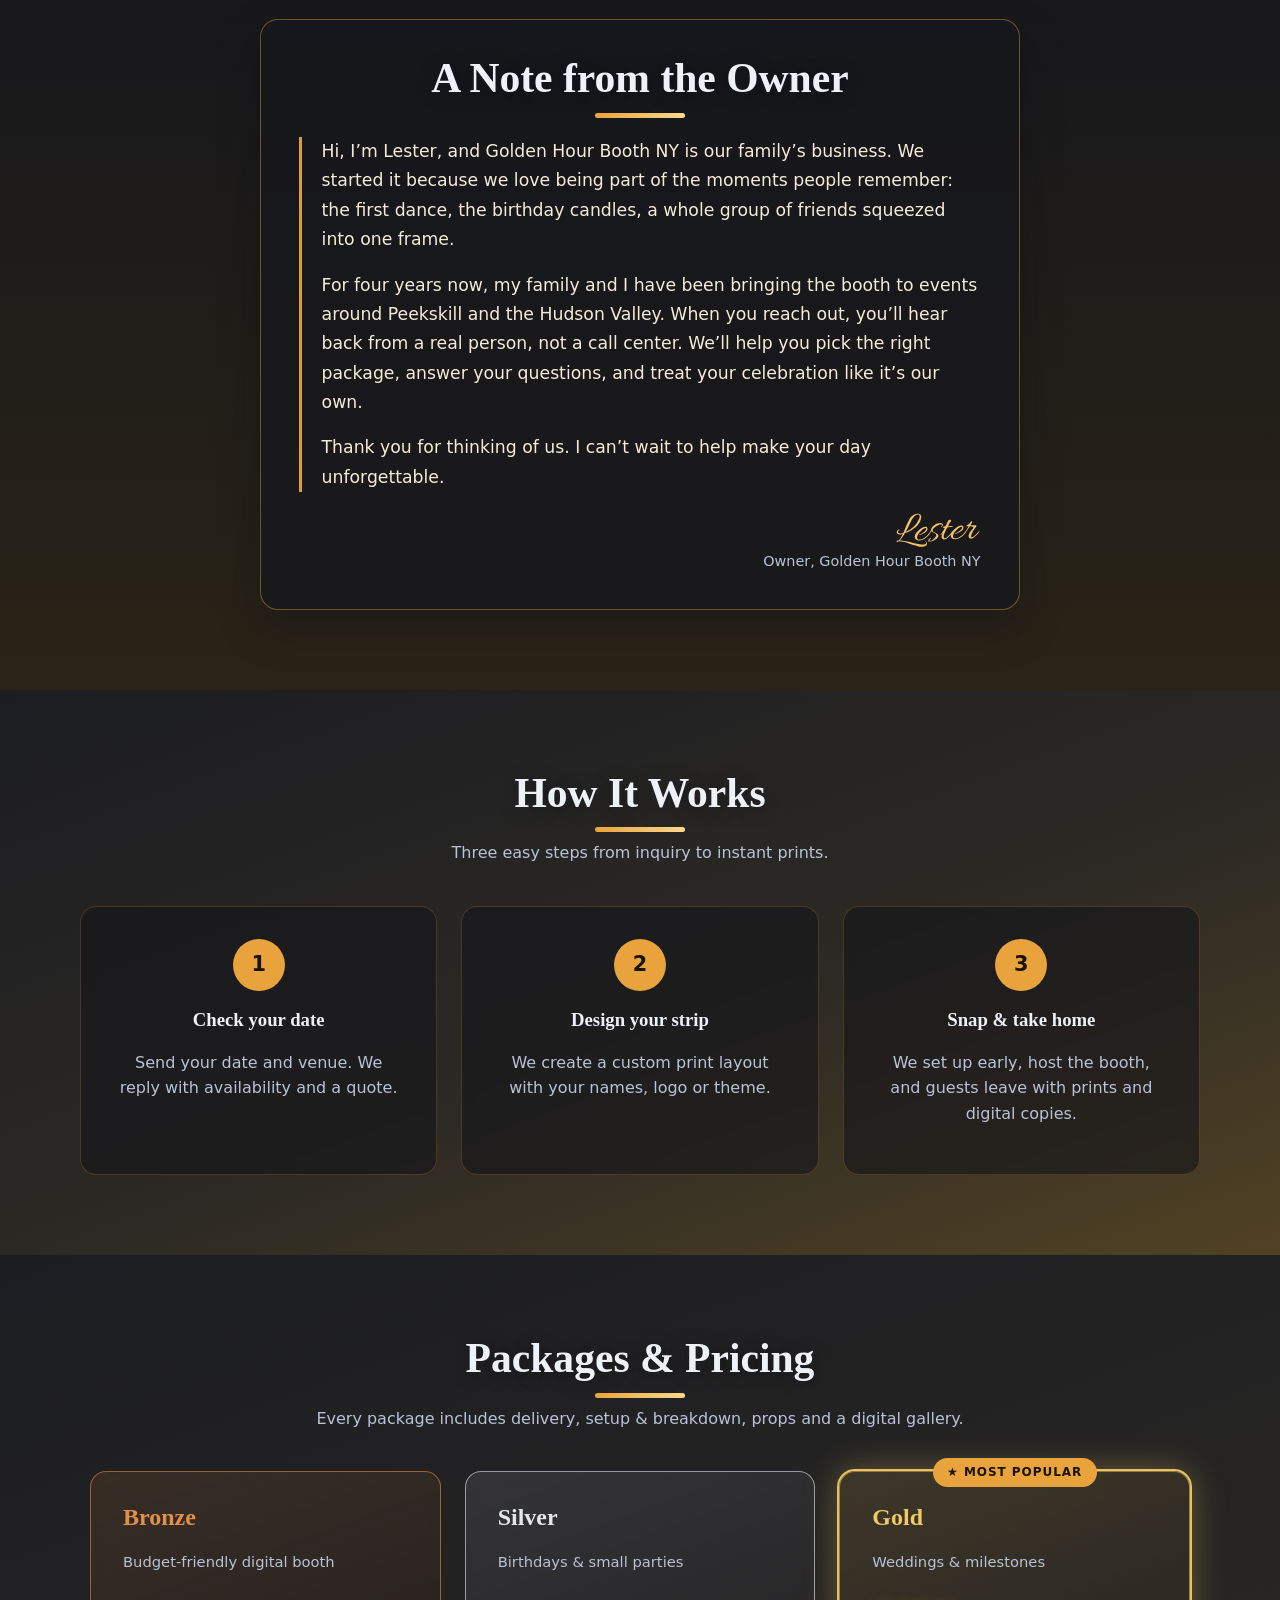
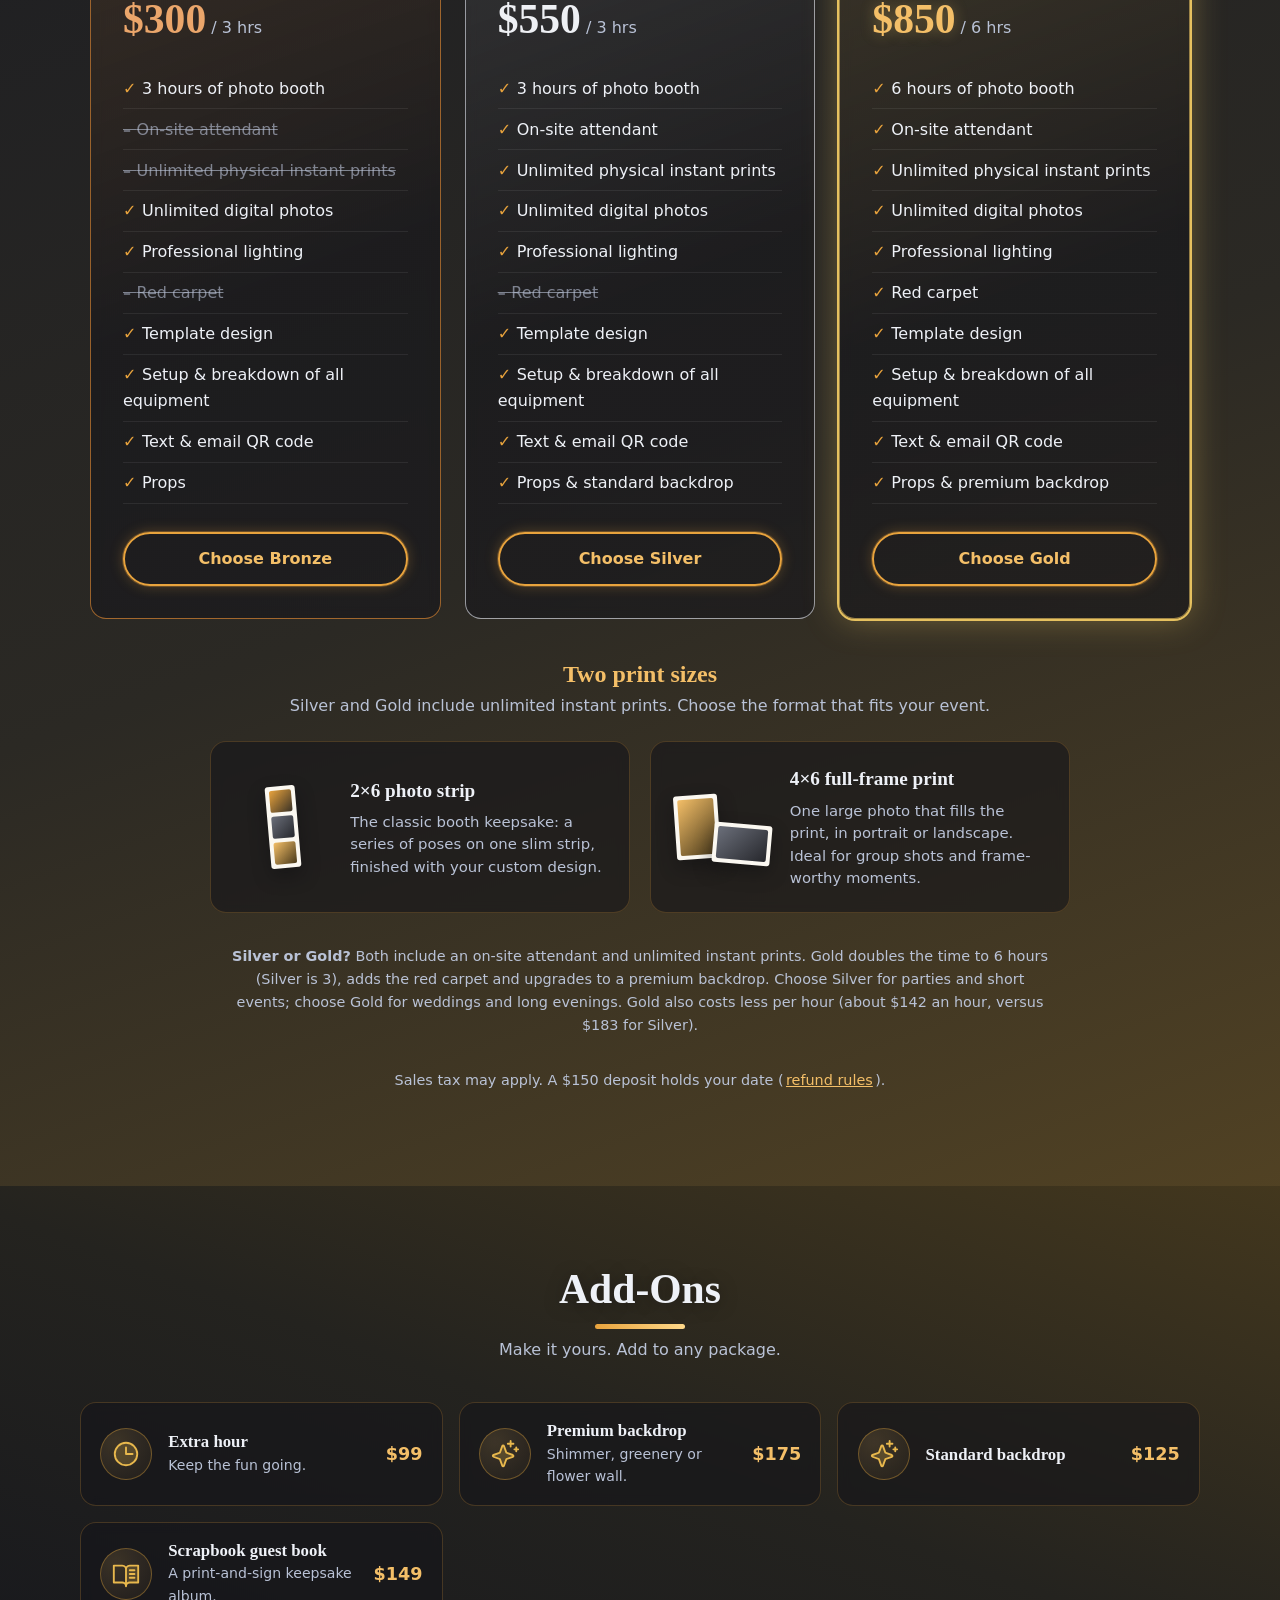
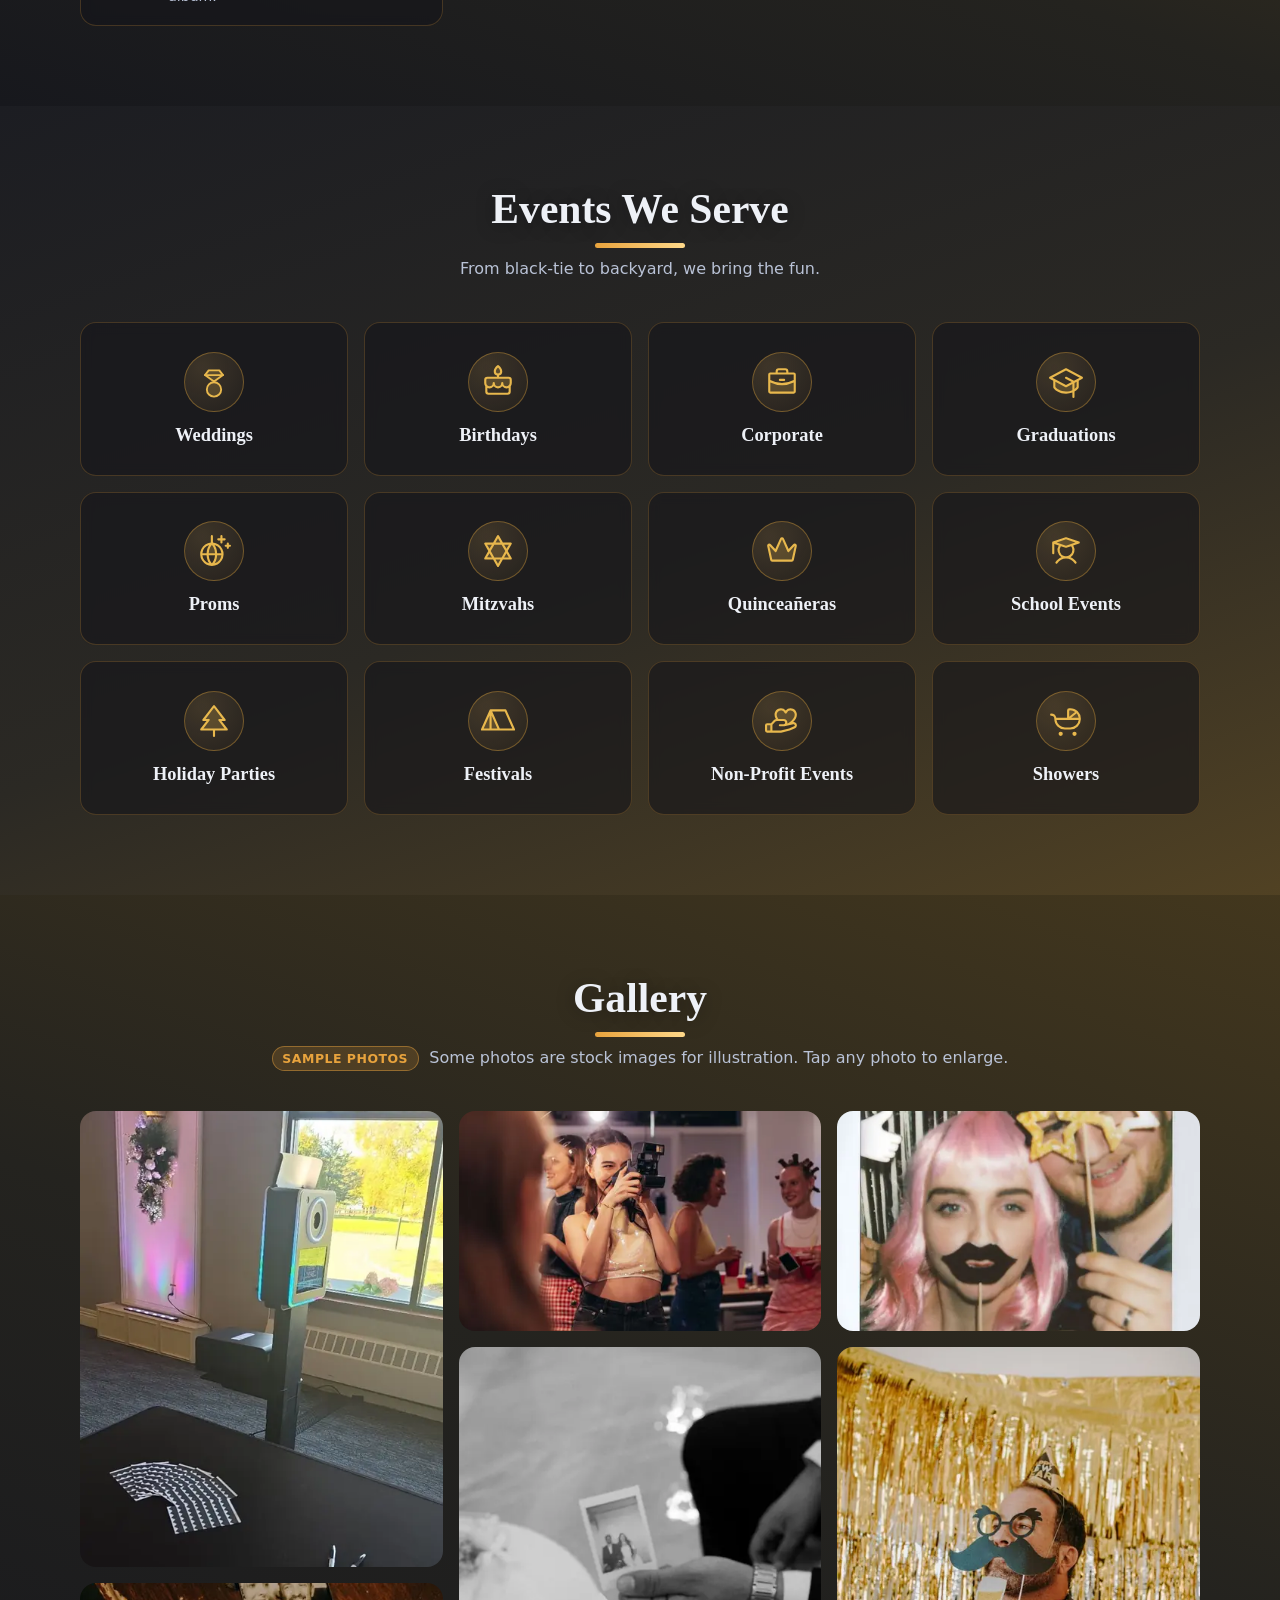
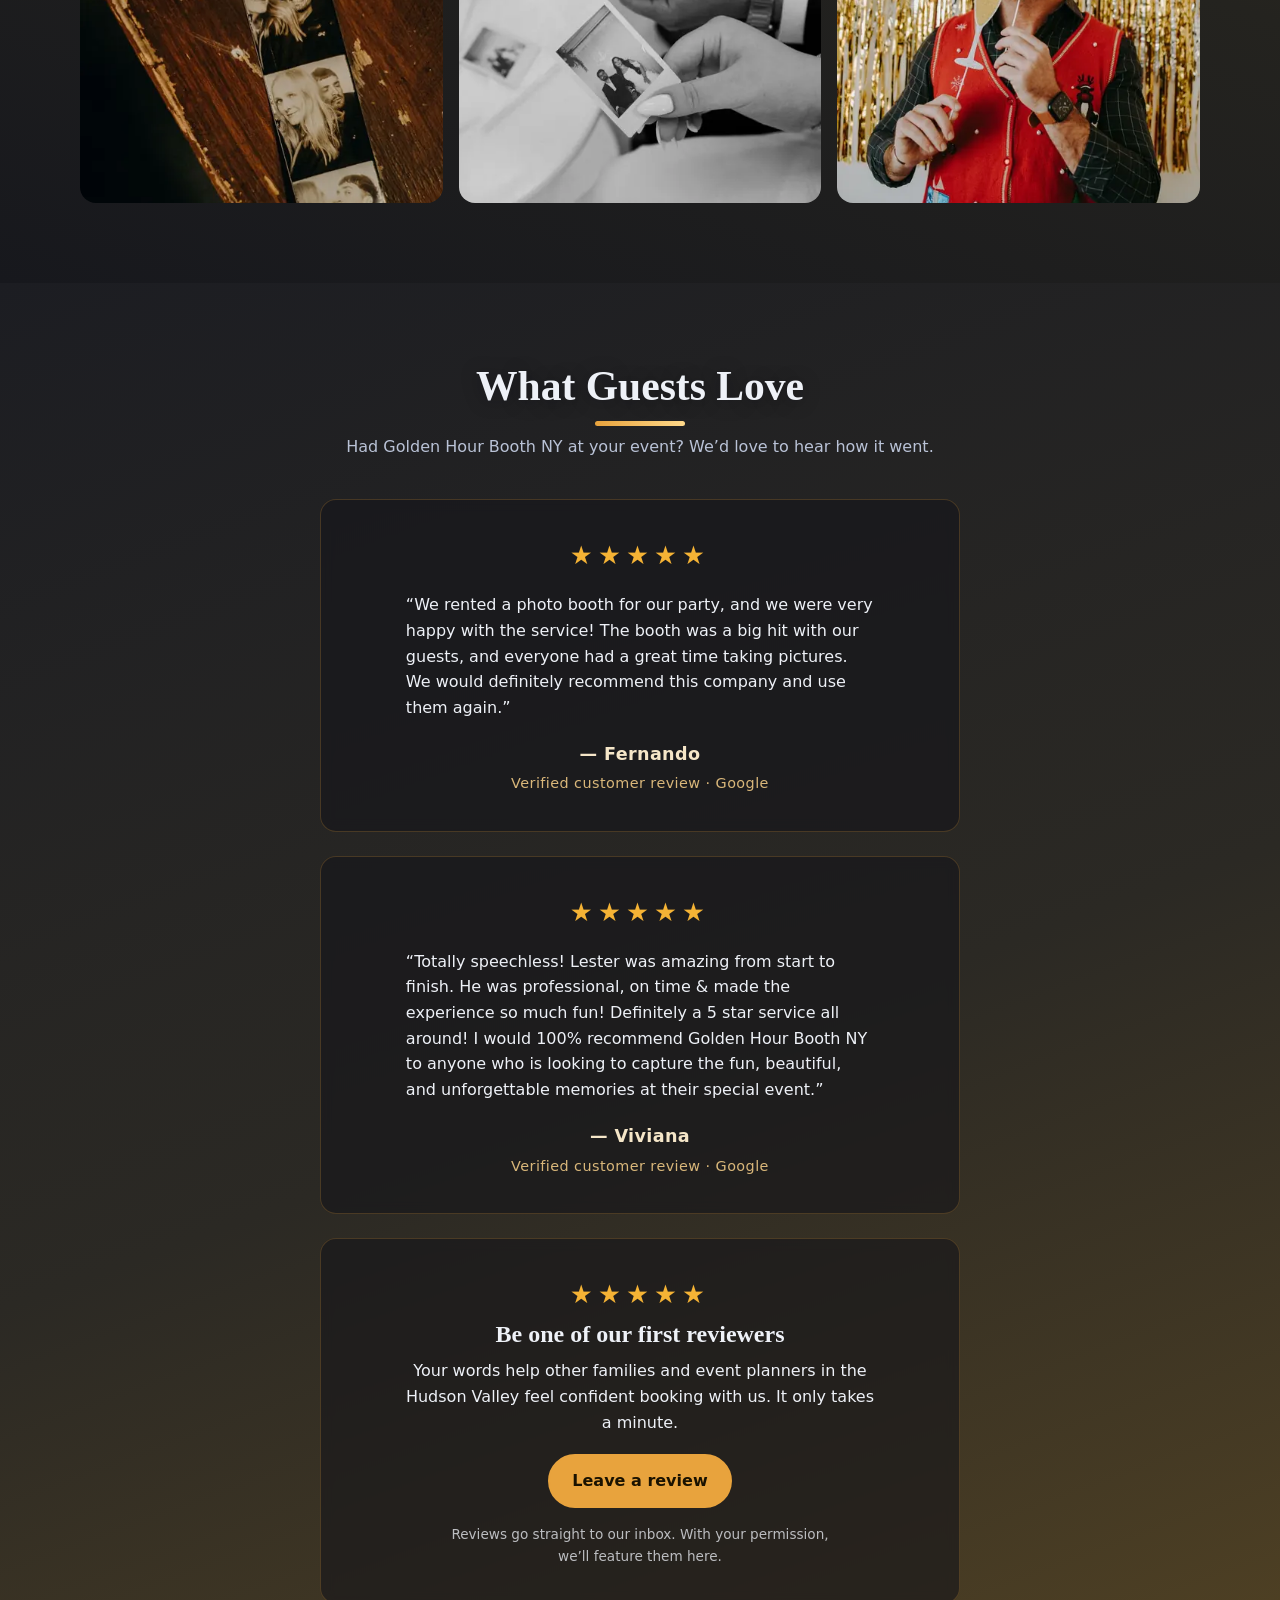
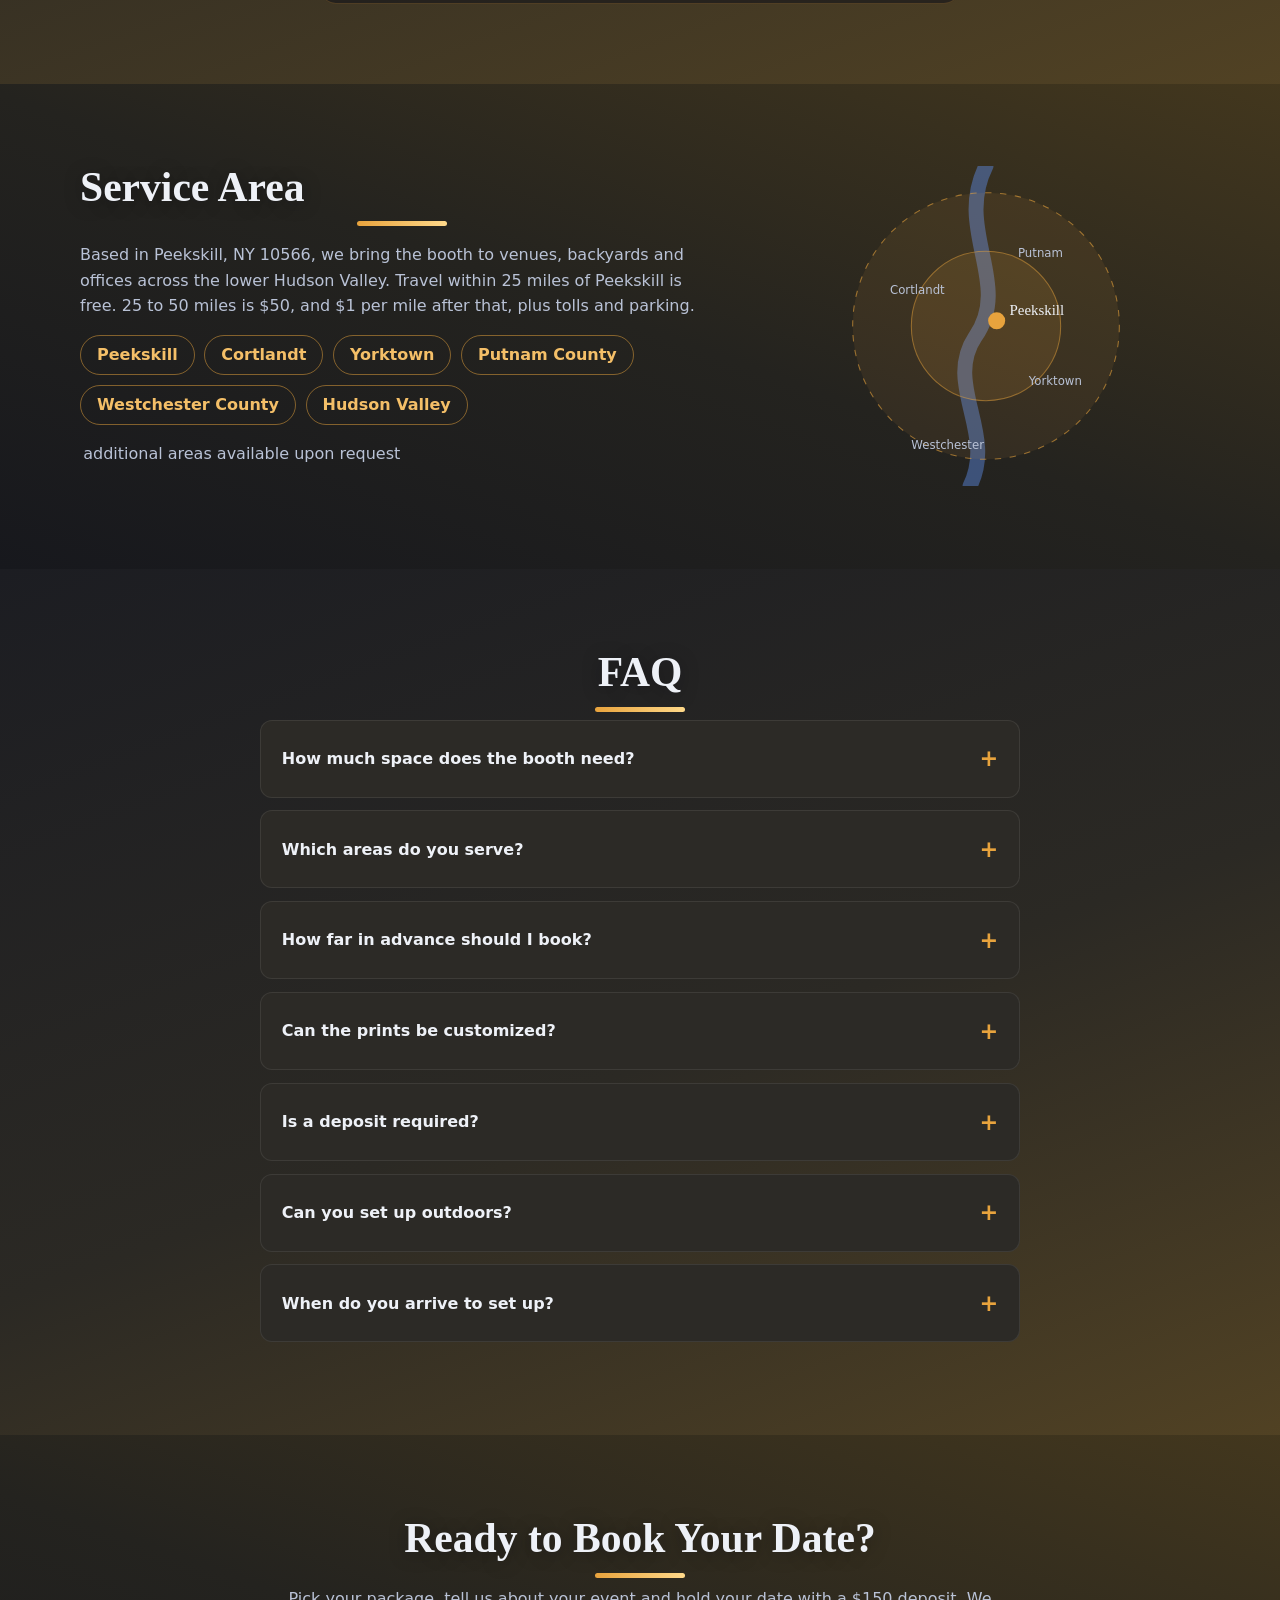
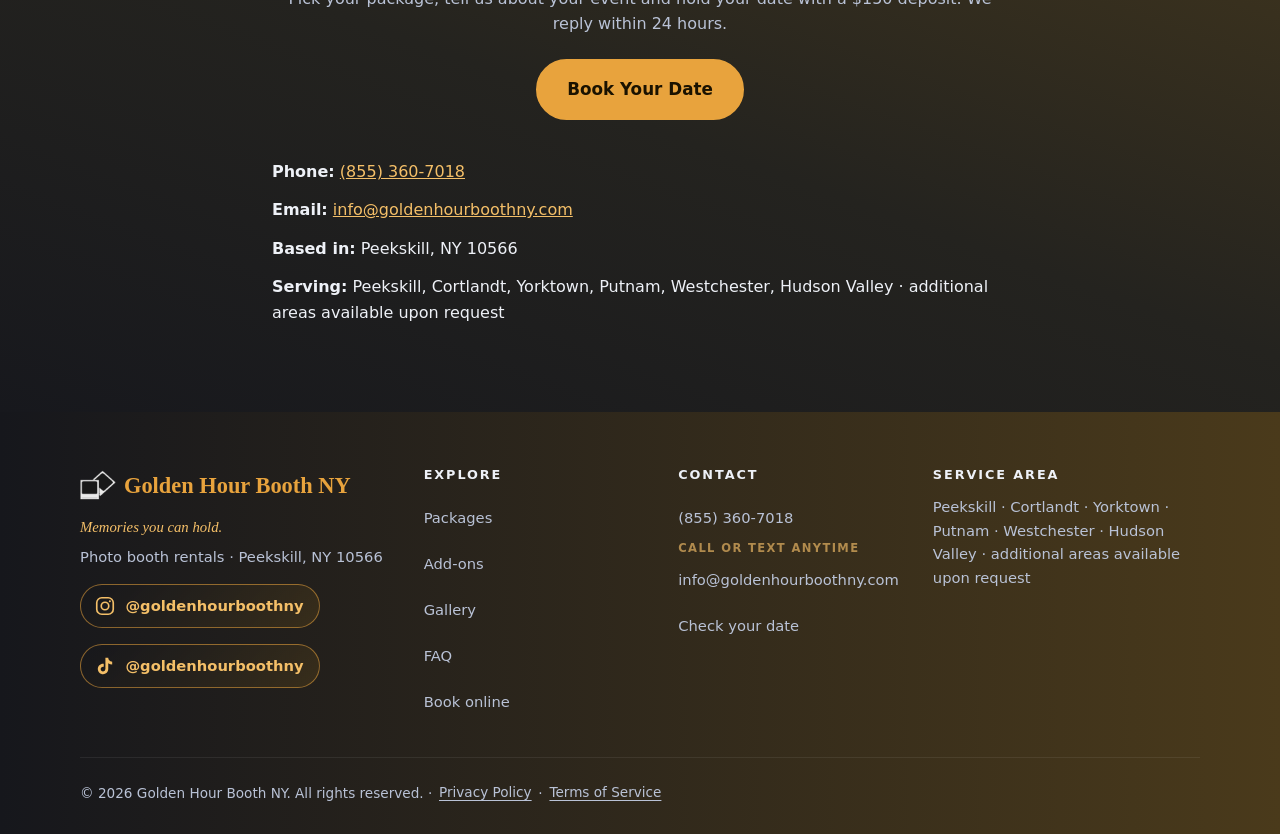
==== commit 375195ce: "Draft: add 4x6 full-frame print alongside 2x6 strips" ====
--- a/index.html
+++ b/index.html
@@ -20,7 +20,7 @@
 <link rel="icon" type="image/png" sizes="32x32" href="assets/favicon-first-32.png">
 <link rel="icon" type="image/png" sizes="16x16" href="assets/favicon-first-16.png">
 <link rel="apple-touch-icon" sizes="180x180" href="assets/apple-touch-icon-first.png">
-<link rel="stylesheet" href="styles.css?v=review2">
+<link rel="stylesheet" href="styles.css?v=prints1">
 <script type="application/ld+json">
 {
  "@context": "https://schema.org",
@@ -259,9 +259,22 @@
         <a href="/book#gold" class="btn btn-ghost" data-package="Gold">Choose Gold</a>
       </div>
     </div>
+    <div class="print-sizes reveal">
+      <h3 class="ps-title">Two print sizes</h3>
+      <p class="ps-sub">Silver and Gold include unlimited instant prints. Choose the format that fits your event.</p>
+      <div class="ps-grid">
+        <div class="card ps-card">
+          <div class="ps-visual" aria-hidden="true"><div class="ps-strip"><i class="f1"></i><i class="f2"></i><i class="f3"></i></div></div>
+          <div><h4>2&times;6 photo strip</h4><p>The classic booth keepsake: a series of poses on one slim strip, finished with your custom design.</p></div>
+        </div>
+        <div class="card ps-card">
+          <div class="ps-visual" aria-hidden="true"><div class="ps-46 ps-port"><i class="f3"></i></div><div class="ps-46 ps-land"><i class="f2"></i></div></div>
+          <div><h4>4&times;6 full-frame print</h4><p>One large photo that fills the print, in portrait or landscape. Ideal for group shots and frame-worthy moments.</p></div>
+        </div>
+      </div>
+    </div>
     <p class="note"><strong>Silver or Gold?</strong> Both include an on-site attendant and unlimited instant prints. Gold doubles the time to 6 hours (Silver is 3), adds the red carpet and upgrades to a premium backdrop. Choose Silver for parties and short events; choose Gold for weddings and long evenings. Gold also costs less per hour (about $142 an hour, versus $183 for Silver).</p>
     <p class="note">Sales tax may apply. A $150 deposit holds your date (<a href="/terms#deposit">refund rules</a>).</p>
-    <p class="note"><strong>Fully insured</strong>, including $1M general liability and equipment coverage. Venues and corporate clients can request a certificate of insurance (COI) before booking.</p>
   </div>
 </section>
 
@@ -378,10 +391,9 @@
     <details><summary>How much space does the booth need?</summary><p>About 8&times;8 feet, plus access to a standard electrical outlet within 25 feet.</p></details>
     <details><summary>Which areas do you serve?</summary><p>Peekskill, Cortlandt, Yorktown, Putnam County, Westchester County and the wider Hudson Valley. Travel is free within 25 miles of Peekskill; $50 for 25 to 50 miles, then $1 per mile.</p></details>
     <details><summary>How far in advance should I book?</summary><p>Popular dates (especially spring and fall weekends) fill up fast &mdash; we recommend booking 2&ndash;6 months ahead.</p></details>
-    <details><summary>Can the prints be customized?</summary><p>Yes! We design a custom print template with your names, date, logo or event theme.</p></details>
+    <details><summary>Can the prints be customized?</summary><p>Yes! We design a custom print template with your names, date, logo or event theme, for classic 2&times;6 photo strips or 4&times;6 full-frame prints (portrait or landscape).</p></details>
     <details><summary>Is a deposit required?</summary><p>Yes, a $150 deposit holds your date and counts toward your total. It is fully refundable if you cancel more than 14 days before your event, and non-refundable if you cancel within 14 days. If we can&rsquo;t offer your date, or we have to cancel, you get a full refund. The balance is due on or before your event date.</p></details>
     <details><summary>Can you set up outdoors?</summary><p>Yes, with a covered, level area and access to power. Let us know your venue details.</p></details>
-    <details><summary>Are you insured?</summary><p>Yes. Golden Hour Booth NY is fully insured, with $1 million per occurrence and $2 million aggregate general liability coverage plus equipment coverage. If your venue or company needs a certificate of insurance (COI), just ask when you book and we&rsquo;ll send one.</p></details>
     <details><summary>When do you arrive to set up?</summary><p>We typically arrive about an hour before booth time so everything is ready when guests are.</p></details>
   </div>
 </section>
--- a/styles.css
+++ b/styles.css
@@ -1,3 +1,4 @@
 :root{--navy:#16171c;--navy2:#202228;--navy3:#2c2a26;--accent:#e8a33d;--accent2:#f4bf68;--text:#eef1f7;--muted:#b9c2d6;--radius:16px;--font:system-ui,-apple-system,"Segoe UI",Roboto,"Helvetica Neue",Arial,sans-serif;--serif:Georgia,"Times New Roman",serif}*{box-sizing:border-box}html{scroll-behavior:smooth;scroll-padding-top:72px}body{margin:0;font-family:var(--font);background:var(--navy);color:var(--text);line-height:1.6}img{max-width:100%;display:block}a{color:var(--accent2)}.container{width:min(1120px,92%);margin:auto}.narrow{width:min(760px,92%)}.skip{position:absolute;left:-999px}.skip:focus{left:1rem;top:1rem;background:#fff;color:#16171c;padding:.5rem;z-index:99}.btn{display:inline-block;background:var(--accent);color:#1a1200;font-weight:700;padding:.75rem 1.4rem;border-radius:999px;text-decoration:none;border:2px solid var(--accent);cursor:pointer;font-size:1rem;font-family:inherit;transition:transform .2s,box-shadow .2s,background .2s}.btn:hover,.btn:focus-visible{transform:translateY(-2px);box-shadow:0 10px 24px #e8a33d59;background:var(--accent2)}.btn-ghost{background:transparent;color:var(--accent2)}.btn-ghost:hover{color:#1a1200}.btn-sm{padding:.45rem 1rem;font-size:.9rem}.btn-lg{padding:.95rem 1.8rem;font-size:1.05rem}:focus-visible{outline:3px solid var(--accent2);outline-offset:2px}.nav{position:sticky;top:0;z-index:50;background:#16161bed;backdrop-filter:blur(10px);border-bottom:1px solid rgba(255,255,255,.08)}.nav-inner{display:flex;align-items:center;justify-content:space-between;height:68px}.brand{display:flex;align-items:center;gap:.5rem;font-family:var(--serif);font-size:1.4rem;color:var(--text);text-decoration:none;font-weight:700}.brand span{color:var(--accent)}.nav-links{display:flex;gap:1.4rem;align-items:center}.nav-links a:not(.btn){color:var(--muted);text-decoration:none;font-weight:500;transition:color .2s}.nav-links a:not(.btn):hover{color:var(--accent2)}.nav-toggle{display:none;background:none;border:0;cursor:pointer;padding:.5rem}.nav-toggle span{display:block;width:24px;height:2px;background:var(--text);margin:5px 0;transition:.3s}.hero{padding:7rem 0 6rem;text-align:center;background:radial-gradient(ellipse at 20% 0%,rgba(232,163,61,.22),transparent 55%),radial-gradient(ellipse at 90% 100%,rgba(94,140,230,.25),transparent 55%),linear-gradient(180deg,var(--navy2),var(--navy))}.eyebrow{text-transform:uppercase;letter-spacing:.18em;font-size:.8rem;color:var(--accent2);font-weight:700}h1,h2,h3{font-family:var(--serif);line-height:1.15}h1{font-size:clamp(2.4rem,6vw,4.4rem);margin:.5rem 0 1rem}h1 em{color:var(--accent)}.lead{max-width:640px;margin:0 auto 2rem;color:var(--muted);font-size:1.15rem}.hero-cta{display:flex;gap:1rem;justify-content:center;flex-wrap:wrap}.section{padding:5rem 0}.section-alt{background:var(--navy2)}.section-title{text-align:center;font-size:clamp(1.9rem,4vw,2.6rem);margin:0 0 .5rem}.section-title.left{text-align:left}.section-sub{text-align:center;color:var(--muted);margin:0 0 2.5rem}.grid{display:grid;gap:1.5rem}.grid-3{grid-template-columns:repeat(3,1fr)}.card{background:var(--navy3);border:1px solid rgba(255,255,255,.08);border-radius:var(--radius);padding:2rem;transition:transform .25s,box-shadow .25s,border-color .25s}.card:hover{transform:translateY(-4px);box-shadow:0 18px 40px #0c0c1059;border-color:#e8a33d66}.step{text-align:center}.step-num{display:inline-grid;place-items:center;width:52px;height:52px;border-radius:50%;background:var(--accent);color:#1a1200;font-weight:800;font-size:1.3rem}.step p,.quote p{color:var(--muted)}.price-card{position:relative;display:flex;flex-direction:column}.price-card h3{margin-top:0;font-size:1.5rem}.price{color:var(--muted);margin:0 0 1rem}.price span{font-size:2.6rem;font-weight:800;color:var(--text);font-family:var(--serif)}.price-card ul{list-style:none;padding:0;margin:0 0 1.8rem;flex:1}.price-card li{padding:.45rem 0;border-bottom:1px solid rgba(255,255,255,.07)}.price-card li:before{content:"\2713  ";color:var(--accent);font-weight:800}.price-card li.no{color:#b9c2d673;text-decoration:line-through}.price-card li.no:before{content:"\2013  ";color:#b9c2d673}.price-card .btn{text-align:center}.featured{border:2px solid var(--accent);transform:scale(1.03)}.featured:hover{transform:scale(1.03) translateY(-4px)}.badge{position:absolute;top:-14px;left:50%;transform:translate(-50%);background:var(--accent);color:#1a1200;font-size:.75rem;font-weight:800;padding:.3rem .9rem;border-radius:999px;text-transform:uppercase;letter-spacing:.08em}.note{text-align:center;color:var(--muted);font-size:.9rem;margin-top:2rem}.events{display:grid;grid-template-columns:repeat(5,1fr);gap:1rem}.event{text-align:center;padding:1.8rem 1rem;border-radius:var(--radius);background:linear-gradient(160deg,var(--navy3),var(--navy2));border:1px solid rgba(255,255,255,.08);transition:transform .25s,border-color .25s}.event:hover{transform:translateY(-4px) rotate(-1deg);border-color:var(--accent)}.event span{font-size:2.4rem}.event h3{margin:.5rem 0 0;font-size:1.15rem}.gallery{display:grid;grid-template-columns:repeat(3,1fr);gap:1rem}.gallery figure{margin:0;border-radius:var(--radius);overflow:hidden;aspect-ratio:1}.gallery img{width:100%;height:100%;object-fit:cover;transition:transform .5s}.gallery figure:hover img{transform:scale(1.06)}.quote{margin:0}.quote p{font-style:italic;font-size:1.05rem}.quote cite{color:var(--accent2);font-style:normal;font-weight:600}details{background:var(--navy3);border-radius:12px;margin-bottom:.8rem;padding:1rem 1.3rem;border:1px solid rgba(255,255,255,.08)}summary{cursor:pointer;font-weight:700;list-style:none;display:flex;justify-content:space-between;gap:1rem}summary::-webkit-details-marker{display:none}summary:after{content:"+";color:var(--accent);font-size:1.4rem;line-height:1}details[open] summary:after{content:"\2013"}details p{color:var(--muted);margin:.7rem 0 0}.book{display:grid;grid-template-columns:1fr 1.3fr;gap:3rem;align-items:start}.book-info p{color:var(--muted)}.contact-list{list-style:none;padding:0}.contact-list li{padding:.4rem 0}.form label{display:block;font-weight:600;font-size:.92rem;margin-bottom:1rem}.form input,.form select,.form textarea{display:block;width:100%;margin-top:.35rem;padding:.75rem .9rem;border-radius:10px;border:1px solid rgba(255,255,255,.18);background:var(--navy);color:var(--text);font:inherit;color-scheme:dark}.form input:focus,.form select:focus,.form textarea:focus{outline:none;border-color:var(--accent);box-shadow:0 0 0 3px #e8a33d40}.row{display:grid;grid-template-columns:1fr 1fr;gap:1rem}.form .btn{width:100%}.form-status{min-height:1.2em;margin:.8rem 0 0;color:var(--accent2)}.small{font-size:.9rem;color:var(--muted);margin:.3rem 0 0}.footer{background:#0a1326;padding:2.5rem 0;color:var(--muted);font-size:.92rem}.footer-inner{display:flex;justify-content:space-between;align-items:center;flex-wrap:wrap;gap:1rem}.footer p{margin:.3rem 0}.sr{position:absolute;width:1px;height:1px;overflow:hidden;clip:rect(0 0 0 0)}.ph{font-style:normal;font-size:.78em;color:var(--accent2);opacity:.8}.nav-phone{font-weight:700!important;color:var(--text)!important}.hero{text-align:left;padding:5rem 0}.hero-grid{display:grid;grid-template-columns:1.15fr .85fr;gap:3rem;align-items:center}.hero .lead{margin:0 0 1.6rem}.date-check{display:flex;gap:.5rem;background:#ffffff0f;border:1px solid rgba(255,255,255,.14);padding:.5rem;border-radius:999px;max-width:560px}.date-check input,.date-check select{flex:1;min-width:0;background:transparent;border:0;color:var(--text);font:inherit;padding:.5rem .8rem;color-scheme:dark}.date-check select option{background:var(--navy)}.hero-points{list-style:none;padding:0;margin:1.2rem 0 0;display:flex;gap:1.4rem;flex-wrap:wrap;color:var(--muted);font-size:.95rem}.hero-points li:before{content:"\2713  ";color:var(--accent);font-weight:800}.hero-visual{position:relative;height:440px}.strip{position:absolute;width:150px;background:#fbf8f1;padding:10px 10px 6px;border-radius:4px;box-shadow:0 25px 50px #0c0c1073;display:grid;gap:8px}.strip-a{left:12%;top:10px;transform:rotate(-7deg);animation:float 6s ease-in-out infinite}.strip-b{left:50%;top:40px;transform:rotate(6deg);animation:float 7s ease-in-out infinite reverse}.frame{height:84px;border-radius:2px;position:relative;overflow:hidden}.frame:after{content:"";position:absolute;left:50%;bottom:-18px;width:56px;height:56px;margin-left:-28px;border-radius:50%;background:#ffffff59;box-shadow:0 -40px 0 -14px #fff6}.f1{background:linear-gradient(135deg,#e8a33d,#c0573e)}.f2{background:linear-gradient(135deg,#5e8ce6,#1e3160)}.f3{background:linear-gradient(135deg,#f4bf68,#e86f6f)}.f4{background:linear-gradient(135deg,#3fa59a,#1e3160)}.strip-cap{margin:0;text-align:center;font-family:var(--serif);font-size:.72rem;color:#1e3160}.hero-badge{position:absolute;right:4%;bottom:20px;background:var(--accent);color:#1a1200;border-radius:50%;width:110px;height:110px;display:grid;place-content:center;text-align:center;line-height:1.1;box-shadow:0 12px 30px #0c0c1059;transform:rotate(-8deg)}.hero-badge strong{font-family:var(--serif);font-size:1.6rem}.hero-badge span{font-size:.75rem;font-weight:700}@keyframes float{50%{translate:0 -12px}}.trust{background:#0a1326;border-block:1px solid rgba(255,255,255,.07);padding:1.6rem 0}.trust-grid{display:grid;grid-template-columns:repeat(2,minmax(0,240px));gap:1rem;text-align:center}.trust-grid{justify-content:center}.trust strong{display:block;font-family:var(--serif);font-size:1.6rem;color:var(--accent)}.trust span{color:var(--muted);font-size:.9rem}.tier-for{color:var(--muted);margin:-.4rem 0 .8rem;font-size:.92rem}.addons{list-style:none;padding:0;margin:0;display:grid;grid-template-columns:repeat(3,1fr);gap:1rem}.addons li{display:flex;gap:1rem;align-items:center;background:var(--navy3);border:1px solid rgba(255,255,255,.08);border-radius:var(--radius);padding:1.1rem 1.2rem}.addons li>span{font-size:1.6rem;width:48px;height:48px;display:grid;place-items:center;background:#e8a33d24;border-radius:12px;flex:none}.addons div{flex:1}.addons h3{margin:0;font-size:1.05rem}.addons p{margin:.15rem 0 0;color:var(--muted);font-size:.88rem}.addons b{color:var(--accent2);font-size:1.1rem}.gallery{grid-auto-rows:220px;grid-auto-flow:dense}.gallery .g{border-radius:var(--radius);overflow:hidden;display:block;position:relative}.gallery .g.tall{grid-row:span 2}.gallery .g:after{content:"\2922";position:absolute;right:12px;bottom:10px;color:#fff;font-size:1.3rem;opacity:0;transition:opacity .3s}.gallery .g:hover:after,.gallery .g:focus-visible:after{opacity:.9}.gallery .g:hover img{transform:scale(1.06)}.lightbox{position:fixed;inset:0;z-index:100;background:#050a16f0;display:grid;place-items:center;padding:4rem 1rem}.lightbox[hidden]{display:none}.lightbox img{max-width:min(900px,100%);max-height:78vh;border-radius:12px}.lightbox button{position:absolute;background:#ffffff1a;color:#fff;border:0;width:52px;height:52px;border-radius:50%;font-size:2rem;cursor:pointer;line-height:1}.lb-close{top:1rem;right:1rem}.lb-prev{left:1rem;top:50%}.lb-next{right:1rem;top:50%}.lb-cap{position:absolute;bottom:1rem;color:var(--muted);margin:0}.stars{color:var(--accent);letter-spacing:.15em;margin-bottom:.5rem}.area{display:grid;grid-template-columns:1.2fr .8fr;gap:3rem;align-items:center}.area p{color:var(--muted)}.towns{list-style:none;padding:0;display:flex;flex-wrap:wrap;gap:.6rem}.towns li{border:1px solid rgba(232,163,61,.5);color:var(--accent2);padding:.4rem 1rem;border-radius:999px;font-weight:600}.map{width:100%;max-width:320px;justify-self:center}.footer{padding:3.5rem 0 1.5rem}.footer-grid{display:grid;grid-template-columns:1.4fr 1fr 1fr 1.2fr;gap:2rem}.footer h3{font-family:var(--font);font-size:.8rem;text-transform:uppercase;letter-spacing:.15em;color:var(--text);margin:0 0 .8rem}.footer-grid a:not(.brand){display:block;color:var(--muted);text-decoration:none;padding:.15rem 0}.footer-grid a:hover{color:var(--accent2)}.footer .tag{font-family:var(--serif);font-style:italic;color:var(--accent2)}.copy{border-top:1px solid rgba(255,255,255,.07);margin-top:2rem;padding-top:1.2rem;font-size:.85rem}.mobile-bar{display:none}.js-reveal .reveal{opacity:0;transform:translateY(24px);transition:opacity .7s ease,transform .7s ease}.js-reveal .reveal.in{opacity:1;transform:none}@media(max-width:900px){.grid-3{grid-template-columns:1fr}.featured{transform:none}.featured:hover{transform:translateY(-4px)}.events{grid-template-columns:repeat(3,1fr)}.book{grid-template-columns:1fr}.pricing{gap:2rem}.hero-grid{grid-template-columns:1fr}.hero-visual{height:360px;max-width:420px;width:100%;margin:auto}.addons{grid-template-columns:1fr 1fr}.area{grid-template-columns:1fr}.footer-grid,.trust-grid{grid-template-columns:1fr 1fr}}@media(max-width:760px){.nav-toggle{display:block}.nav-links{position:absolute;top:68px;left:0;right:0;flex-direction:column;background:var(--navy);padding:1rem 0 1.5rem;border-bottom:1px solid rgba(255,255,255,.08);display:none}.nav-links.open{display:flex}.nav-toggle[aria-expanded=true] span:nth-child(1){transform:translateY(7px) rotate(45deg)}.nav-toggle[aria-expanded=true] span:nth-child(2){opacity:0}.nav-toggle[aria-expanded=true] span:nth-child(3){transform:translateY(-7px) rotate(-45deg)}.hero{padding:3rem 0 2.5rem}.section{padding:3.5rem 0}.events{grid-template-columns:repeat(2,1fr)}.gallery{grid-template-columns:repeat(2,1fr);grid-auto-rows:160px}.row{grid-template-columns:1fr;gap:0}.section-title.left,.book-info{text-align:center}.date-check{flex-direction:column;border-radius:18px}.date-check .btn{width:100%}.hero-visual{height:320px}.strip{width:120px}.frame{height:64px}.strip-a{left:8%}.strip-b{left:48%}.hero-badge{width:92px;height:92px;right:0}.addons{grid-template-columns:1fr}.footer-grid{grid-template-columns:1fr;text-align:center}.towns{justify-content:center}.area>div{text-align:center}.mobile-bar{display:grid;grid-template-columns:1fr 2fr;position:fixed;left:0;right:0;bottom:0;z-index:60;background:#0a1326f7;backdrop-filter:blur(8px);border-top:1px solid rgba(255,255,255,.1);padding:.6rem .8rem calc(.6rem + env(safe-area-inset-bottom));gap:.6rem}.mobile-bar a{text-align:center;padding:.8rem;border-radius:999px;font-weight:800;text-decoration:none}.mb-call{border:2px solid var(--accent);color:var(--accent2)}.mb-book{background:var(--accent);color:#1a1200}body{padding-bottom:76px}}@media(prefers-reduced-motion:reduce){*,*:before,*:after{transition:none!important;animation:none!important;scroll-behavior:auto!important}}@media(min-width:761px){.gallery .g.tall-d{grid-row:span 2}}.footer .copy{margin:2rem auto 0}@media(max-width:760px){.events .event:last-child{grid-column:span 2}}.sample-tag{display:inline-block;background:#e8a33d2e;color:var(--accent);border:1px solid rgba(232,163,61,.45);border-radius:999px;padding:.1rem .6rem;font-size:.78rem;font-weight:700;letter-spacing:.04em;text-transform:uppercase;margin-right:.35rem;vertical-align:middle}.hero-logo{display:block;background:#fff;border-radius:22px;padding:.6rem .8rem;width:170px;height:auto;margin:0 0 1.2rem;box-shadow:0 10px 30px #0c0c1059}.footer-logo{display:block;background:#fff;border-radius:16px;padding:.4rem .6rem;width:150px;height:auto;margin:0 0 .8rem}@media(max-width:900px){.hero-logo{margin-left:auto;margin-right:auto}}@keyframes gh-float{0%,to{transform:translateY(0) rotate(0)}25%{transform:translateY(-8px) rotate(-3deg)}50%{transform:translateY(0) rotate(0)}75%{transform:translateY(-5px) rotate(3deg)}}@keyframes gh-pop{0%{transform:scale(.6) rotate(-12deg);opacity:0}60%{transform:scale(1.08) rotate(4deg);opacity:1}to{transform:scale(1) rotate(0);opacity:1}}.hero-logo{animation:gh-pop .9s ease-out both,gh-float 4.5s ease-in-out .9s infinite;transform-origin:center}.hero-logo:hover{animation:gh-pop .6s ease-out both}.footer-logo{transition:transform .3s}.footer-logo:hover{transform:rotate(-6deg) scale(1.06)}@media(prefers-reduced-motion:reduce){.hero-logo{animation:none}.footer-logo{transition:none}}.events{grid-template-columns:repeat(4,1fr)}@media(max-width:900px){.events{grid-template-columns:repeat(3,1fr)}}@media(max-width:760px){.events .event:last-child{grid-column:auto}}@media(max-width:600px){.events{grid-template-columns:repeat(2,1fr)}}.hero{position:relative;overflow:hidden}.hero .container{position:relative;z-index:1}.sparkles{position:absolute;inset:0;pointer-events:none;z-index:0;overflow:hidden}.sparkles i{position:absolute;bottom:-20px;width:var(--s);height:var(--s);border-radius:50%;background:var(--c);opacity:0;animation:gh-rise var(--d) linear var(--dl) infinite}.sparkles i.star{border-radius:2px;transform:rotate(45deg)}@keyframes gh-rise{0%{transform:translateY(0) translate(0) scale(.6);opacity:0}10%{opacity:.85}90%{opacity:.5}to{transform:translateY(-110vh) translate(var(--x)) scale(1.1);opacity:0}}.hero h1 em{background:linear-gradient(100deg,#e8a33d,#ffd98a,#ff7a6b,#e8a33d);background-size:250% 100%;-webkit-background-clip:text;background-clip:text;color:transparent;-webkit-text-fill-color:transparent;animation:gh-shine 6s linear infinite}@keyframes gh-shine{to{background-position:250% 0}}.js-reveal .reveal{transition-delay:calc(var(--i,0)*90ms)}.event,.price-card,.addons li,.gallery img,.step{transition:transform .3s ease,box-shadow .3s ease,border-color .3s ease}.event:hover,.addons li:hover,.step:hover{transform:translateY(-6px);box-shadow:0 14px 28px #0c0c1059;border-color:#e8a33d99}.event:hover span,.addons li:hover span{display:inline-block;animation:gh-bounce .6s ease}@keyframes gh-bounce{0%,to{transform:translateY(0)}30%{transform:translateY(-10px) rotate(-8deg)}60%{transform:translateY(0) rotate(6deg)}}.price-card:hover{transform:translateY(-8px);box-shadow:0 18px 36px #0c0c1066}.gallery img:hover{transform:scale(1.04)}.btn-lg,.price-card.featured .btn{animation:gh-pulse 2.6s ease-in-out infinite}@keyframes gh-pulse{0%,to{box-shadow:0 0 #e8a33d73}50%{box-shadow:0 0 0 12px #e8a33d00}}.badge,.popular{background-size:200% 100%;animation:gh-shine 3s linear infinite}#progress{position:fixed;top:0;left:0;height:3px;width:0;background:linear-gradient(90deg,#e8a33d,#ff7a6b);z-index:100}.nav-logo,.nav .brand img{transition:transform .4s}.nav .brand:hover img{transform:rotate(-12deg) scale(1.1)}@media(prefers-reduced-motion:reduce){.sparkles{display:none}.hero h1 em,.btn-lg,.price-card.featured .btn,.badge,.popular{animation:none}.event:hover,.addons li:hover,.step:hover,.price-card:hover,.gallery img:hover{transform:none}.event:hover span,.addons li:hover span{animation:none}}body{background:#0f1a2e}.hero{background:radial-gradient(circle at 15% 20%,rgba(255,94,120,.75),transparent 40%),radial-gradient(circle at 85% 15%,rgba(255,196,60,.65),transparent 38%),radial-gradient(circle at 80% 85%,rgba(0,214,201,.55),transparent 42%),radial-gradient(circle at 20% 90%,rgba(70,90,150,.5),transparent 45%),linear-gradient(135deg,#14264a,#252b3d 45%,#32363f);background-size:140% 140%,140% 140%,140% 140%,140% 140%,100% 100%;animation:gh-bg 14s ease-in-out infinite alternate}@keyframes gh-bg{0%{background-position:0% 0%,100% 0%,100% 100%,0% 100%,0 0}to{background-position:100% 60%,0% 50%,30% 0%,70% 40%,0 0}}.section{background:linear-gradient(160deg,#0c1730,#14284d 55%,#0e5a78 120%)}.section-alt{background:linear-gradient(160deg,#4a1058,#a3195b 60%,#ff6b4a 130%)}.trust{background:linear-gradient(90deg,#ffb300,#ff6b4a,#e91e8c,#7c4dff);color:#fff}.trust *{color:#fff!important}.section-title{text-shadow:0 2px 18px rgba(12,12,16,.35)}.section-title:after{content:"";display:block;width:90px;height:5px;border-radius:5px;margin:.6rem auto 0;background:linear-gradient(90deg,#ffd54a,#ff6b9d,#4dd0e1);background-size:200% 100%;animation:gh-shine 3s linear infinite}.card,.price-card,.event,.addons li{background:#16161b8c;backdrop-filter:blur(6px);border-color:#ffffff2e}.price-card.featured{box-shadow:0 0 0 2px #ffd54a,0 0 40px #ffd54a73}.sparkles i{box-shadow:0 0 12px var(--c)}footer,.footer{background:linear-gradient(90deg,#0a1222,#1b2b4d)}.about{background:linear-gradient(160deg,#14264a,#252b3d 55%,#32363f 130%)}.about-grid{display:grid;grid-template-columns:1.1fr 1fr;gap:3rem;align-items:center}.about-copy .section-title{text-align:left}.about-copy .section-title:after{margin-left:0}.about-copy p{font-size:1.08rem;color:#f2eaff}.about-points{list-style:none;margin:0;padding:0;display:grid;grid-template-columns:1fr 1fr;gap:1rem}.about-points li{display:flex;gap:.8rem;align-items:flex-start;padding:1.1rem;border-radius:var(--radius);background:#16161b8c;border:1px solid rgba(255,255,255,.18);transition:transform .3s,box-shadow .3s}.about-points li:hover{transform:translateY(-6px);box-shadow:0 14px 28px #0c0c1059}.about-points li>span{font-size:1.8rem;line-height:1}.about-points h3{margin:0 0 .2rem;font-size:1rem;font-family:var(--serif)}.about-points p{margin:0;font-size:.88rem;color:var(--muted)}@media(max-width:900px){.about-grid{grid-template-columns:1fr}.about-copy .section-title{text-align:center}.about-copy .section-title:after{margin-left:auto}}@media(max-width:520px){.about-points{grid-template-columns:1fr}}.anim-logo{position:relative;width:155px;aspect-ratio:843/1065;margin:0 0 1rem;filter:drop-shadow(0 10px 24px rgba(12,12,16,.35))}.anim-logo img{position:absolute;display:block;max-width:none}.al-photos{transform-origin:50% 90%;animation:al-drop 1s cubic-bezier(.2,1.4,.4,1) both,al-sway 5s ease-in-out 1s infinite}@keyframes al-drop{0%{transform:translateY(-140%) rotate(-25deg) scale(.8);opacity:0}70%{opacity:1}to{transform:none;opacity:1}}@keyframes al-sway{0%,to{transform:rotate(0)}30%{transform:rotate(-3deg) translateY(-4px)}70%{transform:rotate(3deg) translateY(-2px)}}.al-flash{position:absolute;border-radius:12px;background:radial-gradient(circle,#fff,#ffffffd9,#ffecaa00 70%);opacity:0;pointer-events:none;mix-blend-mode:screen;animation:al-flash .7s ease-out 1s both,al-flash 6s ease-out 7s infinite}@keyframes al-flash{0%{opacity:0;transform:scale(.6)}12%{opacity:1;transform:scale(1.15)}to{opacity:0;transform:scale(1.3)}}.al-l{opacity:0;animation:al-rise .6s cubic-bezier(.2,1.5,.4,1) calc(1.3s + var(--i)*.1s) both,al-wave 3.2s ease-in-out calc(3s + var(--i)*.15s) infinite}@keyframes al-rise{0%{opacity:0;transform:translateY(50%) scale(.5)}to{opacity:1;transform:none}}@keyframes al-wave{0%,60%,to{transform:translateY(0)}30%{transform:translateY(-12%)}}.al-hour{opacity:0;animation:al-fade 1s ease-out 2.1s both,al-glow 4s ease-in-out 3.2s infinite}@keyframes al-fade{0%{opacity:0;transform:scale(1.25);letter-spacing:.3em}to{opacity:1;transform:none}}@keyframes al-glow{0%,to{filter:brightness(1)}50%{filter:brightness(1.25) drop-shadow(0 0 8px rgba(255,200,90,.9))}}.nav .brand img{animation:al-sway 5s ease-in-out infinite}@media(max-width:900px){.anim-logo{margin-inline:auto;width:150px}}@media(prefers-reduced-motion:reduce){.anim-logo *,.nav .brand img{animation:none!important;opacity:1!important}.al-flash{display:none}}.pricing{grid-template-columns:repeat(2,1fr);max-width:760px;margin-inline:auto}.brand .brand-name{white-space:nowrap}.foot-name{font-family:inherit;font-weight:800;font-size:1.25rem;letter-spacing:.02em;margin:.4rem 0 .1rem;color:#fff}.foot-name span{color:#f5b335}@media(max-width:520px){.brand .brand-name{font-size:.95rem}}.review-cta{max-width:640px;margin:0 auto;text-align:center;padding:2.2rem 1.6rem}.review-cta .stars{font-size:1.6rem;letter-spacing:.2em;color:#f5b335;margin-bottom:.4rem}.review-cta h3{margin:.2rem 0 .6rem;font-size:1.5rem}.review-cta p{margin:0 auto 1.2rem;max-width:46ch}.review-cta .review-note{font-size:.85rem;opacity:.75;margin:1rem auto 0}.request-booking{text-align:center;margin:0 0 2rem;border-color:#c9a24b73}.request-booking h2{margin:0 0 .5rem;color:var(--accent2)}.request-booking p{margin:0 auto 1.25rem;max-width:520px;color:var(--muted)}.book-prices li.no{color:#b9c2d673;text-decoration:line-through}.pricing{grid-template-columns:repeat(3,1fr);max-width:1100px;margin-inline:auto}@media(max-width:900px){.pricing{grid-template-columns:1fr}}.container .book-prices{grid-template-columns:repeat(3,1fr);width:min(1040px,92vw);position:relative;left:50%;transform:translate(-50%)}@media(max-width:760px){.container .book-prices{grid-template-columns:1fr;width:100%;left:0;transform:none}}.container .book-prices ul{list-style:none;padding-left:0}.book-prices li{padding:.3rem 0}.book-prices li:before{content:"\2713  ";color:var(--accent);font-weight:800}.book-prices li.no:before{content:"\2013  ";color:#b9c2d673}.pricing .price-card,.book-prices .card{cursor:pointer;transition:transform .18s ease,box-shadow .25s ease,border-color .25s ease,background .25s ease;border:1px solid rgba(255,255,255,.18)}.tier-bronze:hover{border-color:#cd7f32!important;background:linear-gradient(160deg,#cd7f3233,#16161b8c 60%)!important;box-shadow:0 0 0 1px #cd7f32,0 0 22px #cd7f3273,0 3px 8px #0c0c1059!important;transform:translateY(1px) scale(.985)!important}.tier-bronze:active{transform:translateY(3px) scale(.97)!important;box-shadow:0 0 0 1px #cd7f32,0 0 14px #cd7f3266,0 1px 3px #0c0c1073!important}.tier-silver:hover{border-color:#d7dbe3!important;background:linear-gradient(160deg,#d7dbe324,#16161b8c 60%)!important;box-shadow:0 0 0 1px #d7dbe3,0 0 22px #d7dbe366,0 3px 8px #0c0c1059!important;transform:translateY(1px) scale(.985)!important}.tier-silver:active{transform:translateY(3px) scale(.97)!important;box-shadow:0 0 0 1px #d7dbe3,0 0 14px #d7dbe359,0 1px 3px #0c0c1073!important}.tier-gold{border:1px solid rgba(240,200,100,.55)!important;background:linear-gradient(160deg,#c9a24b29,#16161b99 55%)!important}.price-card.tier-gold{box-shadow:0 0 0 2px #e6c15f,0 0 34px #e6c15f61}.book-prices .tier-gold{box-shadow:0 0 0 1px #f0c86499,0 0 22px #f0c86440}.tier-gold h3{color:#f0c864}.tier-gold .price span{color:#f4bf68;text-shadow:0 0 14px rgba(240,200,100,.35)}.tier-gold:hover{border-color:#f0c864!important;background:linear-gradient(160deg,#f0c86442,#16161b99 60%)!important;box-shadow:0 0 0 2px #f0c864,0 0 46px #f0c864a6,0 4px 10px #0c0c1066!important;transform:translateY(1px) scale(.995)!important}.tier-gold:active{transform:translateY(3px) scale(.985)!important;box-shadow:0 0 0 2px #f0c864,0 0 30px #f0c8648c,0 1px 4px #0c0c1080!important}@media(prefers-reduced-motion:reduce){.pricing .price-card,.book-prices .card{transition:none}}a[href^="tel:"],.nav-phone{white-space:nowrap}.nav-links{flex-wrap:nowrap}.nav-links a{white-space:nowrap}@media(min-width:901px)and (max-width:1100px){.nav-links{gap:.6rem;font-size:.82rem}.nav-links .btn{padding:.5rem .75rem;font-size:.82rem}.brand-name{font-size:.95rem}.brand img{width:30px;height:auto}}.tier-bronze{border:1px solid rgba(205,127,50,.7)!important;background:linear-gradient(160deg,#cd7f3224,#16161b94 55%)!important}.tier-bronze h3{color:#e0904a}.tier-bronze .price span{color:#eba66b}.tier-silver{border:1px solid rgba(215,219,227,.65)!important;background:linear-gradient(160deg,#d7dbe31a,#16161b94 55%)!important}.tier-silver h3{color:#e3e6ec}.tier-silver .price span{color:#eef0f4}.btn[data-package]{transition:background .18s,border-color .18s,box-shadow .18s,color .18s,transform .12s}.btn[data-package=Bronze]:hover{background:linear-gradient(180deg,#d98a3e,#b46a22);border-color:#cd7f32;color:#fff;box-shadow:0 0 0 2px #cd7f328c,0 0 22px #cd7f3299;transform:translateY(1px) scale(.98)}.btn[data-package=Silver]:hover{background:linear-gradient(180deg,#eef0f4,#b9bfcb);border-color:#d7dbe3;color:#1b1840;box-shadow:0 0 0 2px #d7dbe380,0 0 22px #d7dbe38c;transform:translateY(1px) scale(.98)}.btn[data-package=Gold]:hover{background:linear-gradient(180deg,#f4bf68,#e8a33d);border-color:#f0c864;color:#2a1c00;box-shadow:0 0 0 2px #f0c86499,0 0 24px #f0c864b3;transform:translateY(1px) scale(.98)}.btn[data-package]:active{transform:translateY(3px) scale(.96)}@media(prefers-reduced-motion:reduce){.btn[data-package]{transition:none}}.price-card.featured .btn[data-package]{animation:none}@keyframes gh-flash{0%{box-shadow:0 0 #f0c86400}25%{box-shadow:0 0 0 2px #f0c864d9,0 0 30px #f0c8648c}to{box-shadow:0 0 #f0c86400}}#booking-form.flash-glow{animation:gh-flash 1.8s ease-out;border-radius:14px}@keyframes gh-cf-bronze{0%{box-shadow:0 0 #cd7f3200}35%{background:linear-gradient(180deg,#d98a3e,#b46a22);color:#fff;border-color:#cd7f32;box-shadow:0 0 0 3px #cd7f32b3,0 0 28px #cd7f32cc}to{box-shadow:0 0 #cd7f3200}}@keyframes gh-cf-silver{0%{box-shadow:0 0 #d7dbe300}35%{background:linear-gradient(180deg,#eef0f4,#b9bfcb);color:#1b1840;border-color:#d7dbe3;box-shadow:0 0 0 3px #d7dbe3b3,0 0 28px #ebeef5cc}to{box-shadow:0 0 #d7dbe300}}@keyframes gh-cf-gold{0%{transform:scale(1);box-shadow:0 0 #ffd76e00}30%{transform:scale(1.1);background:linear-gradient(180deg,#fff0b0,#f0c030);color:#2a1c00;border-color:#fff0b0;box-shadow:0 0 0 4px #ffe182e6,0 0 44px #ffd25a,0 0 90px #ffc846b3}55%{transform:translateY(2px) scale(.96);background:linear-gradient(180deg,#f4bf68,#e8a33d);color:#2a1c00;box-shadow:0 0 0 3px #ffe182cc,0 0 36px #ffd25ae6}to{transform:scale(1);box-shadow:0 0 #ffd76e00}}.btn.click-flash-bronze{animation:gh-cf-bronze .55s ease-out!important}.btn.click-flash-silver{animation:gh-cf-silver .55s ease-out!important}.btn.click-flash-gold{animation:gh-cf-gold .85s cubic-bezier(.2,.8,.3,1)!important}@media(prefers-reduced-motion:reduce){.btn.click-flash-bronze,.btn.click-flash-silver,.btn.click-flash-gold{animation:none!important}}#book>.container.rise-prep{opacity:0;transform:translateY(90px)}#book>.container.rise-go{transition:opacity .55s ease-out,transform .7s cubic-bezier(.2,.8,.25,1)}@media(prefers-reduced-motion:reduce){#book>.container.rise-prep{opacity:1;transform:none}}@keyframes gh-form-bronze{0%{box-shadow:0 0 #cd7f3200}25%{box-shadow:0 0 0 2px #cd7f32e6,0 0 34px #cd7f32a6}to{box-shadow:0 0 #cd7f3200}}@keyframes gh-form-silver{0%{box-shadow:0 0 #d7dbe300}25%{box-shadow:0 0 0 2px #e1e5ede6,0 0 34px #e1e5eda6}to{box-shadow:0 0 #d7dbe300}}@keyframes gh-form-gold{0%{box-shadow:0 0 #f0c86400}12%{box-shadow:0 0 0 3px #ffe182,0 0 50px #ffd25ae6}26%{box-shadow:0 0 0 1px #f0c8644d,0 0 10px #f0c86433}42%{box-shadow:0 0 0 3px #ffe182,0 0 56px #ffd25af2}58%{box-shadow:0 0 0 1px #f0c8644d,0 0 10px #f0c86433}74%{box-shadow:0 0 0 2px #ffe182d9,0 0 40px #ffd25ab3}to{box-shadow:0 0 #f0c86400}}#booking-form.flash-glow-bronze{animation:gh-form-bronze 1.9s ease-out;border-radius:14px}#booking-form.flash-glow-silver{animation:gh-form-silver 1.9s ease-out;border-radius:14px}#booking-form.flash-glow-gold{animation:gh-form-gold 1.7s ease-out;border-radius:14px}@media(prefers-reduced-motion:reduce){#booking-form.flash-glow-bronze,#booking-form.flash-glow-silver,#booking-form.flash-glow-gold{animation:none}}.footer-brand{margin:0 0 .8rem}#how,#packages,#faq,#events,#testimonials{background:linear-gradient(160deg,#1c2130,#252b3d 55%,#32363f 130%)}#how .section-title:after,#packages .section-title:after,#faq .section-title:after,#events .section-title:after,#testimonials .section-title:after{background:linear-gradient(90deg,#e8a33d,#ffd98a,#e8a33d);background-size:200% 100%}body{background:#16171c}.hero{background:radial-gradient(circle at 15% 20%,rgba(232,163,61,.55),transparent 42%),radial-gradient(circle at 85% 15%,rgba(255,217,138,.4),transparent 40%),radial-gradient(circle at 80% 85%,rgba(201,162,75,.45),transparent 44%),radial-gradient(circle at 20% 90%,rgba(60,62,72,.7),transparent 48%),linear-gradient(135deg,#16171c,#2d2a24 45%,#7a5a22);background-size:140% 140%,140% 140%,140% 140%,140% 140%,100% 100%;animation:gh-bg 14s ease-in-out infinite alternate}.hero h1 em{background-image:linear-gradient(100deg,#e8a33d,#ffd98a,#f4bf68,#e8a33d)}.trust{background:linear-gradient(90deg,#1c1d22,#8f6c25,#1c1d22);color:#fff}.trust *{color:#fff!important;text-shadow:0 1px 6px rgba(12,12,16,.45)}.about{background:linear-gradient(160deg,#16171c,#2a2823 55%,#6f5524 130%)}.section{background:linear-gradient(160deg,#17181d,#25241f 55%,#5a4620 125%)}#addons,#gallery,#area,#book,#contact{background:linear-gradient(200deg,#4f3f1d -20%,#24231f 50%,#17181d)}#how,#packages,#faq,#events,#testimonials{background:linear-gradient(160deg,#1c1d22,#2b2924 55%,#6a5223 130%)}#addons .section-title:after,#gallery .section-title:after,#area .section-title:after,#book .section-title:after,#contact .section-title:after,.section-title:after,.about-copy .section-title:after{background:linear-gradient(90deg,#e8a33d,#ffd98a,#e8a33d);background-size:200% 100%}footer,.footer{background:linear-gradient(90deg,#16171c,#4a3a1b)}#progress{background:linear-gradient(90deg,#e8a33d,#ffd98a)}.card,.price-card,.event,.addons li{background:#16161b9e;border-color:#e8a33d38}.btn:not(.btn-ghost):not(:hover):not(:focus-visible){background-image:linear-gradient(135deg,#e8a33d,#e8a33d)}.nav{background:#16161bed}.f1{background:linear-gradient(135deg,#e8a33d,#3a3226)}.f2{background:linear-gradient(135deg,#6b6f7a,#26272c)}.f3{background:linear-gradient(135deg,#f4bf68,#4a3a1b)}.f4{background:linear-gradient(135deg,#a8842f,#1f2025)}.addon-field{border:1px solid rgba(232,163,61,.28);border-radius:12px;padding:.7rem .9rem .8rem;margin:.2rem 0 .9rem;background:#ffffff08}.addon-field legend{padding:0 .4rem;font-weight:600;color:var(--accent2)}.addon-checks{display:grid;grid-template-columns:1fr 1fr;gap:.45rem .8rem}.addon-checks .check{display:flex;align-items:center;gap:.5rem;padding:.5rem .65rem;border:1px solid rgba(255,255,255,.14);border-radius:10px;cursor:pointer;font-size:.93rem;background:#16161b80;transition:border-color .2s,background .2s}.addon-checks .check span{flex:1}.addon-checks .check b{color:var(--accent2);font-weight:700}.addon-checks .check:hover,.addon-checks .check:has(input:checked){border-color:#e8a33d;background:linear-gradient(135deg,#e8a33d2e,#16161b8c)}.addon-checks input{accent-color:#e8a33d;width:1.1rem;height:1.1rem;flex:none}.promo-row{margin:.2rem 0 .9rem}.promo-input{display:flex;gap:.5rem;margin-top:.3rem}.promo-input input{flex:1;text-transform:uppercase;letter-spacing:.06em}.promo-msg{min-height:1.1rem;margin:.35rem 0 0;color:var(--muted)}.promo-msg.ok{color:var(--accent2)}#booking-form .estimate{background:linear-gradient(135deg,#e8a33d33,#16161b99);border:1px solid rgba(232,163,61,.45);border-radius:12px;padding:.9rem 1.1rem;margin:0 0 1rem}#booking-form .est-lines>div,#booking-form .est-total{display:flex;justify-content:space-between;gap:1rem;font-size:.95rem;padding:.12rem 0}#booking-form .est-lines .disc{color:var(--accent2)}#booking-form .est-total{margin-top:.45rem;padding-top:.5rem;border-top:1px solid rgba(232,163,61,.4);font-weight:700;font-size:1.15rem}#booking-form .est-total:empty{display:none}#booking-form .est-total b{color:var(--accent2)}#booking-form .est-note{margin:.45rem 0 0;color:var(--muted)}@media(max-width:560px){.addon-checks{grid-template-columns:1fr}}.promo-input input{flex:1 1 auto;width:auto;min-width:0}.promo-input .btn{flex:none}.form .promo-input{display:flex;align-items:stretch;gap:.7rem;margin-top:.35rem}.form .promo-input input{flex:1 1 auto;width:auto;min-width:0;margin-top:0;padding:.75rem .9rem;font-size:1rem;text-transform:uppercase;letter-spacing:.08em}.form .promo-input .btn{flex:none;width:auto;margin:0;padding:.75rem 1.6rem;font-size:1rem;min-width:7rem;border-radius:10px;border:2px solid var(--accent);color:#1a1200;background-image:linear-gradient(135deg,#e8a33d,#e8a33d)}.form .promo-row{padding:1rem 1.1rem;border:1px solid rgba(232,163,61,.3);border-radius:12px;background:#e8a33d12;margin:.2rem 0 1rem}.form .promo-row label{margin-bottom:0;font-size:.95rem}.form .promo-msg{font-size:.9rem;margin-top:.5rem}.form .promo-input input,#booking-form #promo-code{min-height:3.4rem;padding:.95rem 1.1rem;font-size:1.25rem;font-weight:600;color:#fff7e0;-webkit-text-fill-color:#fff7e0;caret-color:#f4bf68;background:#101116;border:2px solid rgba(232,163,61,.65);border-radius:12px;letter-spacing:.1em}.form .promo-input input::placeholder{color:#a9a49a;-webkit-text-fill-color:#a9a49a;font-weight:500;font-size:1.05rem;opacity:1}.form .promo-input input:focus{border-color:#f4bf68;box-shadow:0 0 0 3px #f4bf684d}.form .promo-input .btn{min-height:3.4rem;font-size:1.1rem;padding:.95rem 1.8rem}@media(max-width:768px){.form .promo-row{padding:1rem;min-width:0;max-width:100%;box-sizing:border-box}.form .promo-input{flex-direction:column;align-items:stretch;gap:.8rem;min-width:0}.form .promo-input input,#booking-form #promo-code{width:100%;min-height:3.75rem;font-size:1.35rem;padding:1rem 1.1rem;box-sizing:border-box;color:#fff7e0;-webkit-text-fill-color:#fff7e0;background:#101116;border:2px solid rgba(232,163,61,.7)}.form .promo-input .btn{width:100%;min-height:3.5rem;font-size:1.2rem;padding:1rem}}.footer .social{margin:1rem 0 0}.footer-grid a.social-link{display:inline-flex;align-items:center;gap:.6rem;padding:.55rem 1rem .55rem .8rem;border:1.5px solid rgba(232,163,61,.55);border-radius:999px;color:#f4bf68;background:linear-gradient(135deg,#16171ce6,#4a3a1b8c);font-weight:600;font-size:.92rem;text-decoration:none;transition:transform .2s,box-shadow .2s,border-color .2s,color .2s}.footer-grid a.social-link:hover{color:#1a1200;border-color:#f4bf68;background:linear-gradient(135deg,#e8a33d,#e8a33d);box-shadow:0 6px 18px #d9a03a59;transform:translateY(-2px)}.footer-grid a.social-link svg{flex:none}@media(max-width:760px){.footer .social{display:flex;justify-content:center}}.towns li.towns-etc{border-style:dashed;border-color:#e8a33d73;color:#f4bf68;font-style:italic;font-weight:500;background:#16171c66}.cookie-banner{position:fixed;left:50%;bottom:1rem;transform:translate(-50%,140%);z-index:9999;width:min(720px,calc(100% - 1.5rem));display:flex;align-items:center;justify-content:space-between;gap:1rem;padding:.9rem 1.1rem;background:#16171c;color:#e9e6dd;border:1.5px solid rgba(217,160,58,.65);border-radius:14px;box-shadow:0 12px 40px #0c0c108c;font-size:.92rem;transition:transform .4s ease,opacity .4s ease;opacity:0}.cookie-banner.show{transform:translate(-50%);opacity:1}.cookie-banner p{margin:0;line-height:1.4}.cookie-banner a{color:#f4bf68;text-decoration:underline}.cookie-actions{display:flex;gap:.6rem;flex:none}.cookie-banner button{font:inherit;font-weight:700;border-radius:999px;padding:.6rem 1.3rem;min-height:44px;cursor:pointer;border:1.5px solid rgba(217,160,58,.65);background:transparent;color:#f4bf68}.cookie-banner button.cookie-accept{background:linear-gradient(135deg,#e8a33d,#e8a33d);color:#1a1200;border-color:#d9a03a}.cookie-banner button:hover{filter:brightness(1.12)}@media(max-width:560px){.cookie-banner{flex-direction:column;align-items:stretch;text-align:center}.cookie-actions{justify-content:center}.cookie-actions button{flex:1}}@media(prefers-reduced-motion:reduce){.cookie-banner{transition:none}}.legal{padding:3rem 0 4rem}.legal .container{max-width:820px}.legal h1{font-size:clamp(2rem,5vw,3rem);margin:.2rem 0 .4rem}.legal .updated{color:var(--muted);margin:0 0 2rem}.legal h2{font-size:1.35rem;margin:2rem 0 .5rem;color:#f4bf68}.legal p,.legal li{color:#d8d5cc;line-height:1.65}.legal ul{padding-left:1.2rem}.legal a{color:#f4bf68}.legal .box{background:#d9a03a1a;border:1px solid rgba(217,160,58,.4);border-radius:12px;padding:1rem 1.2rem;margin:1.2rem 0}.footer .copy a{color:inherit;text-decoration:underline;text-underline-offset:3px}.footer .copy a:hover{color:#f4bf68}.nav-call{display:none}@media(max-width:900px){.nav-call{display:inline-flex;align-items:center;gap:.4rem;margin-left:auto;margin-right:.5rem;padding:.45rem .8rem;border:1.5px solid rgba(217,160,58,.65);border-radius:999px;color:#f4bf68;text-decoration:none;font-weight:700;font-size:.9rem;white-space:nowrap;min-height:40px}.nav-call svg{flex:none}}@media(max-width:520px){.nav-inner .brand-name{font-size:.8rem;white-space:nowrap}.nav-inner .brand img{width:28px;height:auto}.nav-call{padding:.4rem .6rem;font-size:.78rem;gap:.3rem;margin-right:.2rem}.nav-call svg{width:14px;height:14px}}@font-face{font-family:Inter;font-style:normal;font-weight:600;font-display:swap;src:url(/assets/inter-digits-600.woff) format("woff")}.nav-phone,.nav-call{font-family:Inter,system-ui,-apple-system,Segoe UI,Roboto,Arial,sans-serif;font-variant-numeric:lining-nums;letter-spacing:.01em;line-height:1}.nav-links a.nav-phone{font-weight:600!important;color:#f4bf68!important;font-size:.98rem}.nav-links a.nav-phone:hover{color:#fff!important}.nav-call{font-weight:600}@media(min-width:901px){.nav-links{margin-left:1.5rem}}@media(max-width:900px){.nav-toggle{display:inline-flex;flex-direction:column;align-items:center;justify-content:center;min-width:44px;min-height:44px;padding:0}.nav-links{position:absolute;top:68px;left:0;right:0;flex-direction:column;background:var(--navy);padding:1rem 0 1.5rem;border-bottom:1px solid rgba(255,255,255,.08);display:none}.nav-links.open{display:flex}.nav-toggle[aria-expanded=true] span:nth-child(1){transform:translateY(7px) rotate(45deg)}.nav-toggle[aria-expanded=true] span:nth-child(2){opacity:0}.nav-toggle[aria-expanded=true] span:nth-child(3){transform:translateY(-7px) rotate(-45deg)}.nav-inner{gap:.5rem}.nav-inner .brand{min-width:0;flex:0 1 auto}.nav-inner .brand-name{font-size:.9rem;white-space:nowrap}.nav-call{display:inline-flex;margin-left:auto;margin-right:0;padding:0 .9rem;min-height:44px;font-size:.95rem;gap:.45rem;align-items:center;justify-content:center}.nav-call svg{width:16px;height:16px}}@media(max-width:420px){.nav-inner .brand-name{font-size:.78rem}.nav-inner .brand img{width:26px}.nav-call{padding:0 .7rem;font-size:.86rem;gap:.35rem}}@media(max-width:440px){.nav-inner{gap:.3rem}.nav-inner .brand{gap:.35rem}.nav-inner .brand-name{font-size:.74rem}.nav-call svg{display:none}.nav-call{padding:0 .75rem;font-size:.9rem;min-width:44px}.nav-toggle{min-width:40px}}@media(max-width:350px){.nav-call svg{display:block}}@media(max-width:350px){.nav-inner .brand-name{display:none}.nav-call span{display:inline}.nav-call{width:auto;padding:0 .75rem}.nav-call svg{display:none}}.notfound{padding:5rem 0 6rem;text-align:center}.notfound .nf-code{font-family:var(--serif);font-size:clamp(5rem,18vw,9rem);line-height:1;margin:0;background:linear-gradient(135deg,#e8a33d,#e8a33d);-webkit-background-clip:text;background-clip:text;color:transparent}.notfound h1{font-size:clamp(1.8rem,5vw,2.6rem);margin:.4rem 0 .8rem}.notfound p{color:#d8d5cc;max-width:520px;margin:0 auto 1rem}.notfound .nf-actions{display:flex;gap:.8rem;justify-content:center;flex-wrap:wrap;margin-top:1.8rem}.notfound .btn-outline{background:transparent;color:#f4bf68;border:2px solid rgba(217,160,58,.7)}.notfound .btn-outline:hover{background:#d9a03a26}.notfound .nf-code{max-width:none;margin:0 auto}.notfound .nf-actions .btn-outline{background:transparent!important;color:#f4bf68!important;border:2px solid rgba(217,160,58,.7)!important;animation:none!important;box-shadow:none!important}.notfound .nf-actions .btn-outline:hover{background:#d9a03a26!important}.gallery picture,.anim-logo picture{display:contents}.anim-logo.is-off *{animation-play-state:paused!important}.form .req{color:#f4bf68;font-weight:700}.form .opt{color:var(--muted);font-weight:500;font-size:.85em}.form .req-note{margin:0 0 .8rem}.form .field-error{display:flex;gap:.45rem;align-items:flex-start;margin-top:.45rem;padding:.5rem .7rem;border-radius:8px;background:#ffa64d1f;border:1px solid rgba(255,166,77,.45);border-left:3px solid #ffb04d;color:#ffd9a3;font-size:.88rem;font-weight:500;line-height:1.35}.form .field-error:before{content:"!";flex:none;width:1.15rem;height:1.15rem;border-radius:50%;background:linear-gradient(135deg,#f4bf68,#e8a33d);color:#1a1200;font-weight:800;font-size:.8rem;line-height:1.15rem;text-align:center}.form label.has-error input,.form label.has-error select,.form label.has-error textarea{border-color:#ffb04d;box-shadow:0 0 0 3px #ffb04d38}.form .form-status{color:#ffd9a3}.owner{background:linear-gradient(180deg,#16171c,#2a2417)}.owner-card{max-width:760px;margin:0 auto;padding:2.2rem 2.4rem;border-radius:18px;background:#16171cbf;border:1px solid rgba(217,160,58,.45);box-shadow:0 18px 40px #0c0c1059}.owner-card .section-title{margin-bottom:1.2rem}.owner-card blockquote{margin:0;padding-left:1.2rem;border-left:3px solid #d9a03a}.owner-card blockquote p{font-size:1.08rem;line-height:1.7;color:#f4ecd8;margin:0 0 1rem}.owner-card figcaption{margin-top:1.2rem;text-align:right}.owner-sign{display:block;font-family:var(--serif);font-style:italic;font-size:1.7rem;color:#f4bf68}.owner-role{display:block;font-size:.9rem;color:var(--muted)}@media(max-width:600px){.owner-card{padding:1.5rem 1.2rem}.owner-card blockquote{padding-left:.9rem}}.trust .trust-grid{grid-template-columns:repeat(4,minmax(0,1fr));max-width:1000px;margin-inline:auto}@media(max-width:760px){.trust .trust-grid{grid-template-columns:1fr 1fr}}.form input:hover,.form select:hover,.form textarea:hover{border-color:#d9a03aa6}details{transition:border-color .25s,background-color .25s}details:hover{border-color:#d9a03a80;background-color:#2b2a2c}details summary{cursor:pointer;transition:color .2s}details summary:hover{color:#f4bf68}.contact-list a,.footer a,.copy a,.small a,.notice a,.note a{transition:color .2s,text-decoration-color .2s}.contact-list a:hover,.footer a:hover,.copy a:hover,.small a:hover,.notice a:hover,.note a:hover{color:#f4bf68;text-decoration-color:#f4bf68}.check{transition:border-color .2s,background-color .2s}.check:hover{border-color:#d9a03aa6;background-color:#d9a03a1a;cursor:pointer}.mb-call,.mb-book{transition:filter .2s,transform .2s,background-color .2s}.mb-call:hover,.mb-book:hover{filter:brightness(1.12);transform:translateY(-1px)}.mb-call:hover{background:#d9a03a26}.lb-close,.lb-prev,.lb-next,.nav-toggle{transition:background-color .2s,color .2s,border-color .2s}.lb-close:hover,.lb-prev:hover,.lb-next:hover,.nav-toggle:hover{background:#d9a03a40;color:#f4bf68;border-color:#d9a03a}.btn.btn-ghost:not([data-package]):hover{border-color:#f4bf68;color:#f4bf68}:focus-visible{outline:2px solid #f4bf68;outline-offset:3px;border-radius:6px}.btn:focus-visible,.mb-book:focus-visible{outline:2px solid #fff3c4;outline-offset:3px;box-shadow:0 0 0 5px #d9a03a73}.form input:focus-visible,.form select:focus-visible,.form textarea:focus-visible{outline:2px solid #f4bf68;outline-offset:2px;border-radius:10px}.check:focus-within{border-color:#f4bf68;box-shadow:0 0 0 3px #f4bf684d}details:focus-within{border-color:#d9a03a}details summary:focus-visible{outline:2px solid #f4bf68;outline-offset:4px;color:#f4bf68}.gallery .g:focus-visible{outline-offset:-3px}.skip:focus{background:#f4bf68;color:#1a1200;border-radius:8px;font-weight:700}h1,h2,h3,.lead,.about-copy p,.owner-card p{overflow-wrap:break-word}.footer,.footer *,.contact-list li,.towns li,.form label,.form legend,.form .field-error,.form .check,.faq details p,summary,.estimate,.promo-msg,.notice,.note{overflow-wrap:anywhere;min-width:0}.towns li{max-width:100%;white-space:normal}.footer-grid>div,.row>label,.contact-list{min-width:0}.form input,.form select,.form textarea{max-width:100%}.date-check{transition:border-color .25s,box-shadow .25s}.date-check:hover{border-color:#d9a03aa6}.date-check:focus-within{border-color:#f4bf68;box-shadow:0 0 0 3px #f4bf6840}.date-check input:focus-visible,.date-check select:focus-visible{outline:none}.form .promo-input input:hover{border-color:#f4bf68}.gi{width:1em;height:1em;display:block}.event .ev-ico{display:inline-flex;align-items:center;justify-content:center;width:60px;height:60px;font-size:34px;color:#e8b84d;border-radius:50%;background:radial-gradient(circle at 30% 25%,#f4bf6829,#d9a03a0d);border:1px solid rgba(217,160,58,.4);transition:color .25s,border-color .25s,transform .25s,box-shadow .25s}.event:hover .ev-ico{color:#f4bf68;border-color:#f4bf68;transform:translateY(-2px);box-shadow:0 6px 18px #d9a03a40}.event h3{margin-top:.8rem}.about-points li>span.tr-ico{flex:none;display:inline-flex;align-items:center;justify-content:center;width:52px;height:52px;font-size:30px;line-height:1;color:#e8b84d;border-radius:14px;background:linear-gradient(145deg,#f4bf6829,#d9a03a0d);border:1px solid rgba(217,160,58,.4);transition:color .25s,border-color .25s}.about-points li:hover>span.tr-ico{color:#f4bf68;border-color:#f4bf68}.nav-links a.nav-phone{display:inline-flex;flex-direction:column;align-items:center;gap:.28rem;line-height:1}.np-note{display:block;font-family:Inter,system-ui,sans-serif;font-size:.56rem;font-weight:600;letter-spacing:.08em;text-transform:uppercase;color:var(--champ-soft);white-space:nowrap;transition:color .2s}.nav-links a.nav-phone:hover .np-note{color:#fff}.ph-note{display:block;margin-top:-.15rem;font-size:.72rem;font-weight:600;letter-spacing:.12em;text-transform:uppercase;color:#f4bf68a6}@media(max-width:900px){.nav-links a.nav-phone{align-items:flex-start}}@font-face{font-family:Allura;font-style:normal;font-weight:400;font-display:swap;src:url(/assets/allura.woff2) format("woff2")}.sr-only{position:absolute;width:1px;height:1px;margin:-1px;padding:0;overflow:hidden;clip:rect(0,0,0,0);white-space:nowrap;border:0}.owner-card .owner-sign{font-family:Allura,Snell Roundhand,Brush Script MT,cursive;font-style:normal;font-weight:400;font-size:2.6rem;line-height:1.1;letter-spacing:.01em;color:#f4bf68;opacity:.92;margin-bottom:.1rem;transform:rotate(-2deg);transform-origin:right center}.serve-extra{color:#f4bf68;font-style:italic}.addons li>span.ad-ico{width:52px;height:52px;font-size:30px;color:#e8b84d;border-radius:50%;background:radial-gradient(circle at 30% 25%,#f4bf6829,#d9a03a0d);border:1px solid rgba(217,160,58,.4);transition:color .25s,border-color .25s,box-shadow .25s}.addons li:hover>span.ad-ico{color:#f4bf68;border-color:#f4bf68;box-shadow:0 6px 18px #d9a03a40;animation:none}.events .event{position:relative;overflow:hidden;isolation:isolate;transition:border-color .5s cubic-bezier(.22,1,.36,1),box-shadow .5s cubic-bezier(.22,1,.36,1),background-color .5s}.events .event:before{content:"";position:absolute;inset:0;z-index:-1;opacity:0;background:radial-gradient(120% 90% at 50% 0%,rgba(244,191,104,.2),rgba(217,160,58,.06) 45%,transparent 70%);transition:opacity .6s cubic-bezier(.22,1,.36,1)}.events .event:after{content:"";position:absolute;left:50%;bottom:0;height:2px;width:56%;transform:translate(-50%) scaleX(0);transform-origin:center;background:linear-gradient(90deg,transparent,#f4bf68,transparent);transition:transform .6s cubic-bezier(.22,1,.36,1)}.events .event .ev-ico{transform:none;transition:background .5s cubic-bezier(.22,1,.36,1),color .5s cubic-bezier(.22,1,.36,1),border-color .5s,box-shadow .6s cubic-bezier(.22,1,.36,1),scale .6s cubic-bezier(.22,1,.36,1)}.events .event .ev-ico .gi{transition:filter .5s}.events .event h3{transition:color .5s}.events .event:hover,.events .event:active{transform:none;border-color:#f4bf6899;box-shadow:0 14px 34px #0c0c1066,inset 0 0 0 1px #f4bf681f}.events .event:hover:before,.events .event:active:before{opacity:1}.events .event:hover:after,.events .event:active:after{transform:translate(-50%) scaleX(1)}.events .event:hover .ev-ico,.events .event:active .ev-ico{display:inline-flex;transform:none;animation:none;scale:1.07;color:#1a1408;background:linear-gradient(145deg,#f4bf68,#e8a33d 60%,#b8862f);border-color:#f4bf68;box-shadow:0 0 0 6px #f4bf681f,0 8px 24px #d9a03a59}.events .event:hover h3,.events .event:active h3{color:#f4bf68}@media(prefers-reduced-motion:reduce){.events .event,.events .event:before,.events .event:after,.events .event .ev-ico,.events .event h3{transition:none}.events .event:hover .ev-ico{scale:1}}.owner-card .owner-sign{font-size:0;line-height:0;opacity:1;margin:0 0 .35rem;transform:rotate(-2deg);transform-origin:right center}.owner-sign svg{display:inline-block;width:150px;height:auto;max-width:60%;color:#f4bf68;overflow:visible}.anim-logo{container-type:inline-size;margin-bottom:3.2rem}.al-booth{position:absolute;left:6%;width:94%;top:106%;text-align:center;font-family:var(--serif);font-weight:700;font-size:.8rem;font-size:9.5cqw;line-height:1;letter-spacing:.34em;padding-left:.34em;text-transform:uppercase;color:#f3bd4f;white-space:nowrap;opacity:0;animation:al-fade 1s ease-out 2.6s both,al-glow 4s ease-in-out 3.7s infinite}@media(max-width:900px){.anim-logo{margin-bottom:3rem}}:root{--champ:#f4bf68;--champ-soft:rgba(244,191,104,.62);--champ-line:rgba(240,200,100,.45);--champ-fill:rgba(240,200,100,.12)}.price-card li.no,.book-prices li.no{color:#b9c2d69e}.promo-input .btn-ghost{color:#f4bf68}@font-face{font-family:Forum;font-style:normal;font-weight:400;font-display:swap;src:url(/assets/forum.woff2) format("woff2")}.al-booth{font-family:Forum,Georgia,Times New Roman,serif;font-weight:400;font-size:.8rem;font-size:10.4cqw;letter-spacing:.26em;padding-left:.26em;top:106%;color:#ffbd59;-webkit-text-stroke:.35px #ffbd59}.owner-card .owner-sign svg,.owner-sign svg{width:84px;max-width:40%}.owner-card .owner-sign{margin:0 0 .3rem}.owner-sign svg,.owner-card .owner-sign svg{color:#f4bf68}.book-cta-inner{text-align:center;max-width:46rem}.book-cta-inner p{margin:.2rem auto 1.4rem;color:var(--muted)}.book-cta-inner .contact-list{margin:2rem auto 0;display:inline-block;text-align:left}#book-form.rise-prep{opacity:0;transform:translateY(90px)}#book-form.rise-go{transition:opacity .55s ease-out,transform .7s cubic-bezier(.2,.8,.25,1)}#book-form.flash-glow-bronze{animation:gh-form-bronze 1.9s ease-out;border-radius:14px}#book-form.flash-glow-silver{animation:gh-form-silver 1.9s ease-out;border-radius:14px}#book-form.flash-glow-gold{animation:gh-form-gold 1.7s ease-out;border-radius:14px}@media(prefers-reduced-motion:reduce){#book-form.rise-prep{opacity:1;transform:none}#book-form.flash-glow-bronze,#book-form.flash-glow-silver,#book-form.flash-glow-gold{animation:none}}@media(min-width:901px)and (max-width:1360px){.nav-links{gap:1rem;margin-left:.8rem}}@media(min-width:901px)and (max-width:1100px){.nav-links{gap:.6rem;margin-left:.5rem}}.form-step{display:flex;align-items:center;gap:.7rem;margin:1.6rem 0 .9rem;padding-bottom:.6rem;border-bottom:1px solid rgba(240,200,100,.3);font-size:1.12rem;color:var(--text)}.form-step:first-of-type{margin-top:0}.form-step span{display:inline-flex;align-items:center;justify-content:center;width:1.7rem;height:1.7rem;border-radius:50%;background:linear-gradient(135deg,#f0c864,#c9962f);color:#16171c;font-size:.9rem;font-weight:800}.pkg-info{margin:-.2rem 0 1rem;color:var(--muted);font-size:.93rem;line-height:1.5}.request-booking{margin:2rem 0 0}.book-hero{padding-bottom:1.5rem}.towns li.towns-etc{border:0;background:none;font-style:normal;font-weight:400;color:var(--muted);padding-left:.2rem}.serve-extra{color:inherit;font-style:normal}.towns li,.footer li,.footer p{-webkit-touch-callout:none}.book-hero{padding-bottom:0}.book-hero+.section{padding-top:2.2rem}@media(max-width:700px){.book-hero+.section{padding-top:1.6rem}}.book-cta-inner+.contact-list{margin-top:2rem}.contact-list a:hover,.footer a:hover,.copy a:hover,.small a:hover,.notice a:hover,.note a:hover,.legal a:hover,.pkg-info a:hover,.form a:hover{color:#ffd98a;text-decoration:underline;text-decoration-color:#ffd98a}details summary:hover{color:#ffd98a}.nav-links a:not(.btn):hover{color:#ffd98a}.nav-links a.nav-phone:hover,.nav-links a.nav-phone:hover .np-num{color:#ffd98a!important}.about-points li,.addons li{transition:border-color .25s,background-color .25s,box-shadow .25s}.about-points li:hover,.addons li:hover{transform:none;border-color:#e8a33db3;background:linear-gradient(160deg,#e8a33d1f,#16161b9e 70%);box-shadow:0 10px 26px #0c0c1059,0 0 0 1px #e8a33d40}.review-cta a.btn{transition:transform .2s,box-shadow .2s,filter .2s}.review-cta a.btn:hover{transform:translateY(-2px);filter:brightness(1.08);box-shadow:0 10px 24px #e8a33d66}.form select:hover,.form input:hover:not(:focus),.form textarea:hover:not(:focus){border-color:#e8a33da6}.form .check:hover{color:#ffd98a}.form .check{cursor:pointer}.btn-ghost,.nav-call,.cookie-decline,.notfound .btn-outline{box-shadow:0 0 0 1px #e8a33d47,0 0 14px #e8a33d47}.btn.btn-ghost:not([data-package]):hover,.nav-call:hover,.nav-call:focus-visible,.cookie-decline:hover{box-shadow:0 0 0 3px #ffd98a73,0 6px 22px #e8a33d99}.nav-call:hover{color:#1a1200;background:#e8a33d;border-color:#e8a33d}.btn.btn-ghost:focus-visible,.nav-call:focus-visible{box-shadow:0 0 0 3px #ffd98a99,0 0 22px #e8a33d99}@media(hover:none){.btn-ghost,.nav-call{box-shadow:0 0 0 1px #e8a33d4d,0 0 12px #e8a33d4d}}.cookie-banner{padding:.7rem .9rem;font-size:.88rem}@media(max-width:560px){.cookie-banner{bottom:.4rem;width:calc(100% - .8rem);gap:.5rem;padding:.35rem .5rem .35rem .8rem;font-size:.76rem;line-height:1.25;text-align:left;flex-direction:row;align-items:center;justify-content:space-between;border-radius:12px}.cookie-banner p{flex:1 1 auto;margin:0}.cookie-actions{flex:none;gap:.35rem}.cookie-actions button{flex:none;padding:.3rem .8rem;min-height:44px;font-size:.82rem}.hero{padding-top:1.6rem}.hero-logo{width:128px!important;margin-bottom:.8rem!important;padding:.45rem .6rem!important}.hero .lead{font-size:1.02rem;margin-bottom:1.1rem}}details summary{min-height:44px;align-items:center;padding:.55rem 0}.footer-grid a:not(.brand):not(.social-link){padding:.7rem 0;min-height:44px;display:flex;align-items:center}@media(max-width:760px){.footer-grid a:not(.brand):not(.social-link){justify-content:center}}.footer .copy a{display:inline-block;padding:.85rem .35rem;margin:-.5rem -.2rem}.legal a,.small a,.notice a,.note a{display:inline-block;padding:.7rem .15rem;margin:-.7rem 0}.nav-toggle{min-width:44px;min-height:44px}.nav-links a{min-height:44px;display:inline-flex;align-items:center}.form .check{min-height:44px;display:flex;align-items:center;gap:.6rem}.form .check input{width:22px;height:22px;flex:none}.form input,.form select,.form textarea{font-size:16px}.note{max-width:820px;margin-left:auto;margin-right:auto}.footer-grid a.social-link{min-height:44px}.form .promo-first{margin:.9rem 0 0;padding:.35rem 0;background:none;border:0}
 
 .review-attrib{display:flex;flex-direction:column;align-items:center;gap:.3rem;margin-top:1.1rem}.review-author{font-size:1.1rem;font-weight:700;color:#f5e6c8;letter-spacing:.02em}.review-source{font-size:.9rem;font-weight:500;color:#d9b77a;letter-spacing:.03em}@media (max-width:600px){.review-author{font-size:1.05rem}.review-source{font-size:.9rem}}
+.print-sizes{max-width:860px;margin:2.6rem auto 0;text-align:center}.ps-title{font-family:var(--serif);font-size:1.5rem;margin:0 0 .3rem;color:var(--accent2)}.ps-sub{color:var(--muted);margin:0 0 1.4rem}.ps-grid{display:grid;grid-template-columns:1fr 1fr;gap:1.2rem;text-align:left}.ps-card{display:flex;gap:1.2rem;align-items:center;padding:1.4rem 1.5rem}.ps-card h4{font-family:var(--serif);font-size:1.2rem;margin:0 0 .3rem;color:var(--text)}.ps-card p{margin:0;color:var(--muted);font-size:.93rem;line-height:1.5}.ps-visual{flex:none;width:96px;height:96px;display:flex;align-items:center;justify-content:center;gap:8px}.ps-visual i{display:block;border-radius:2px}.ps-strip{width:30px;padding:4px;background:#fbf8f1;border-radius:3px;display:grid;gap:4px;box-shadow:0 8px 18px #0c0c1066;transform:rotate(-5deg)}.ps-strip i{height:22px}.ps-46{background:#fbf8f1;padding:4px;border-radius:3px;box-shadow:0 8px 18px #0c0c1066}.ps-46 i{width:100%;height:100%}.ps-port{width:44px;height:64px;transform:rotate(-4deg)}.ps-land{width:58px;height:40px;margin-left:-14px;margin-top:34px;transform:rotate(5deg)}@media(max-width:760px){.ps-grid{grid-template-columns:1fr}.ps-card{padding:1.2rem}}
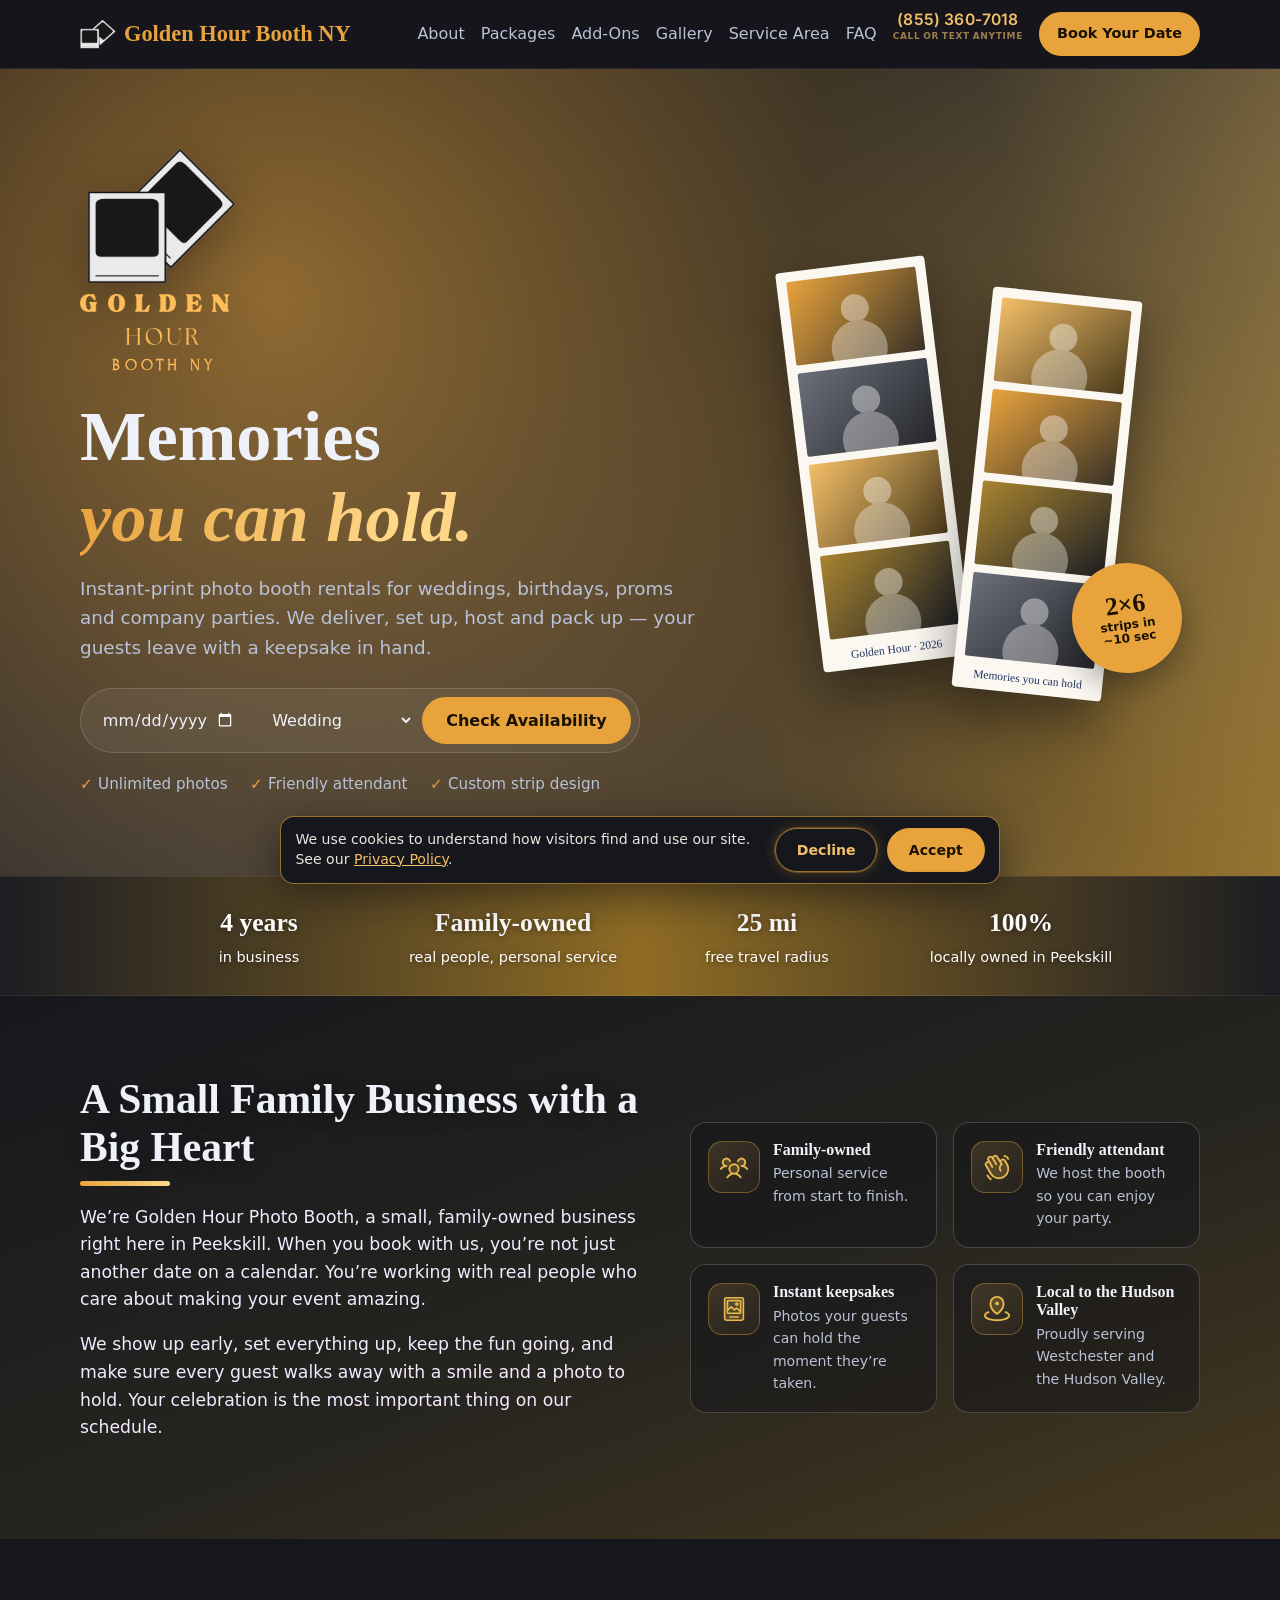
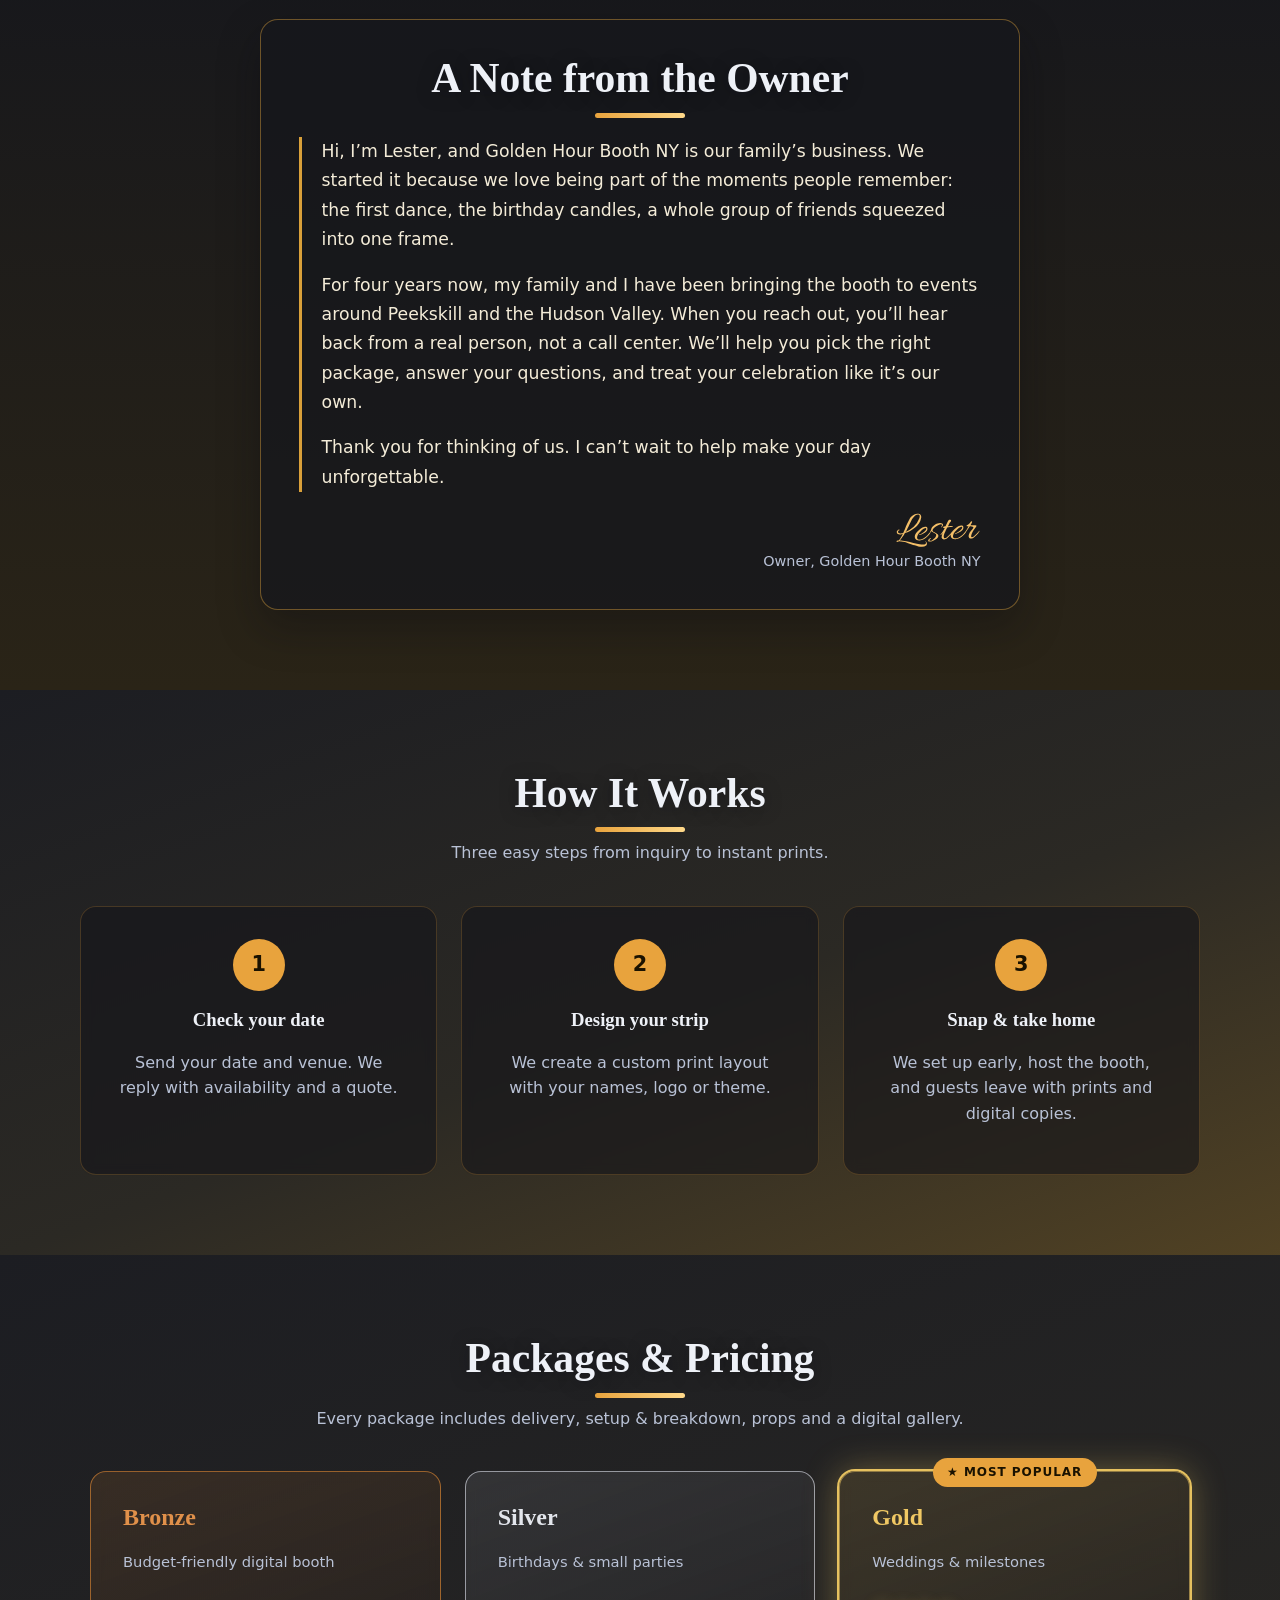
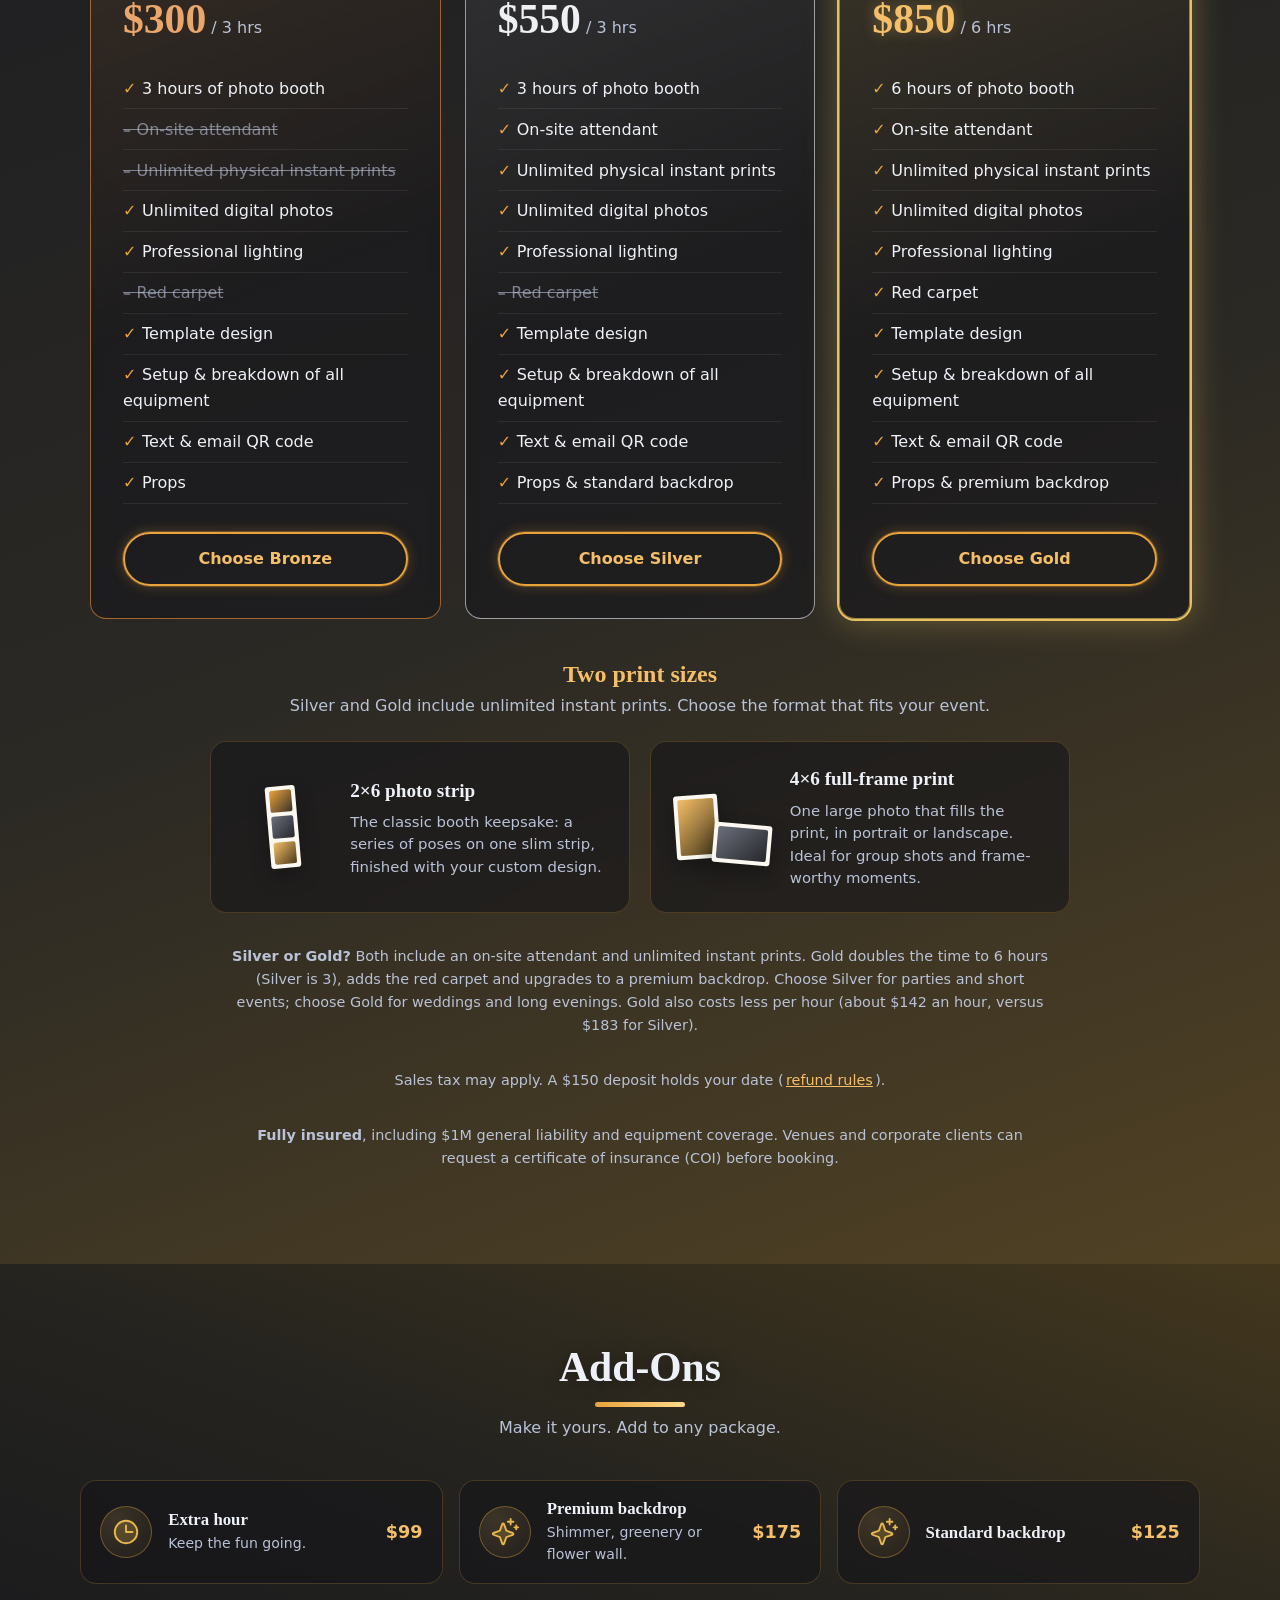
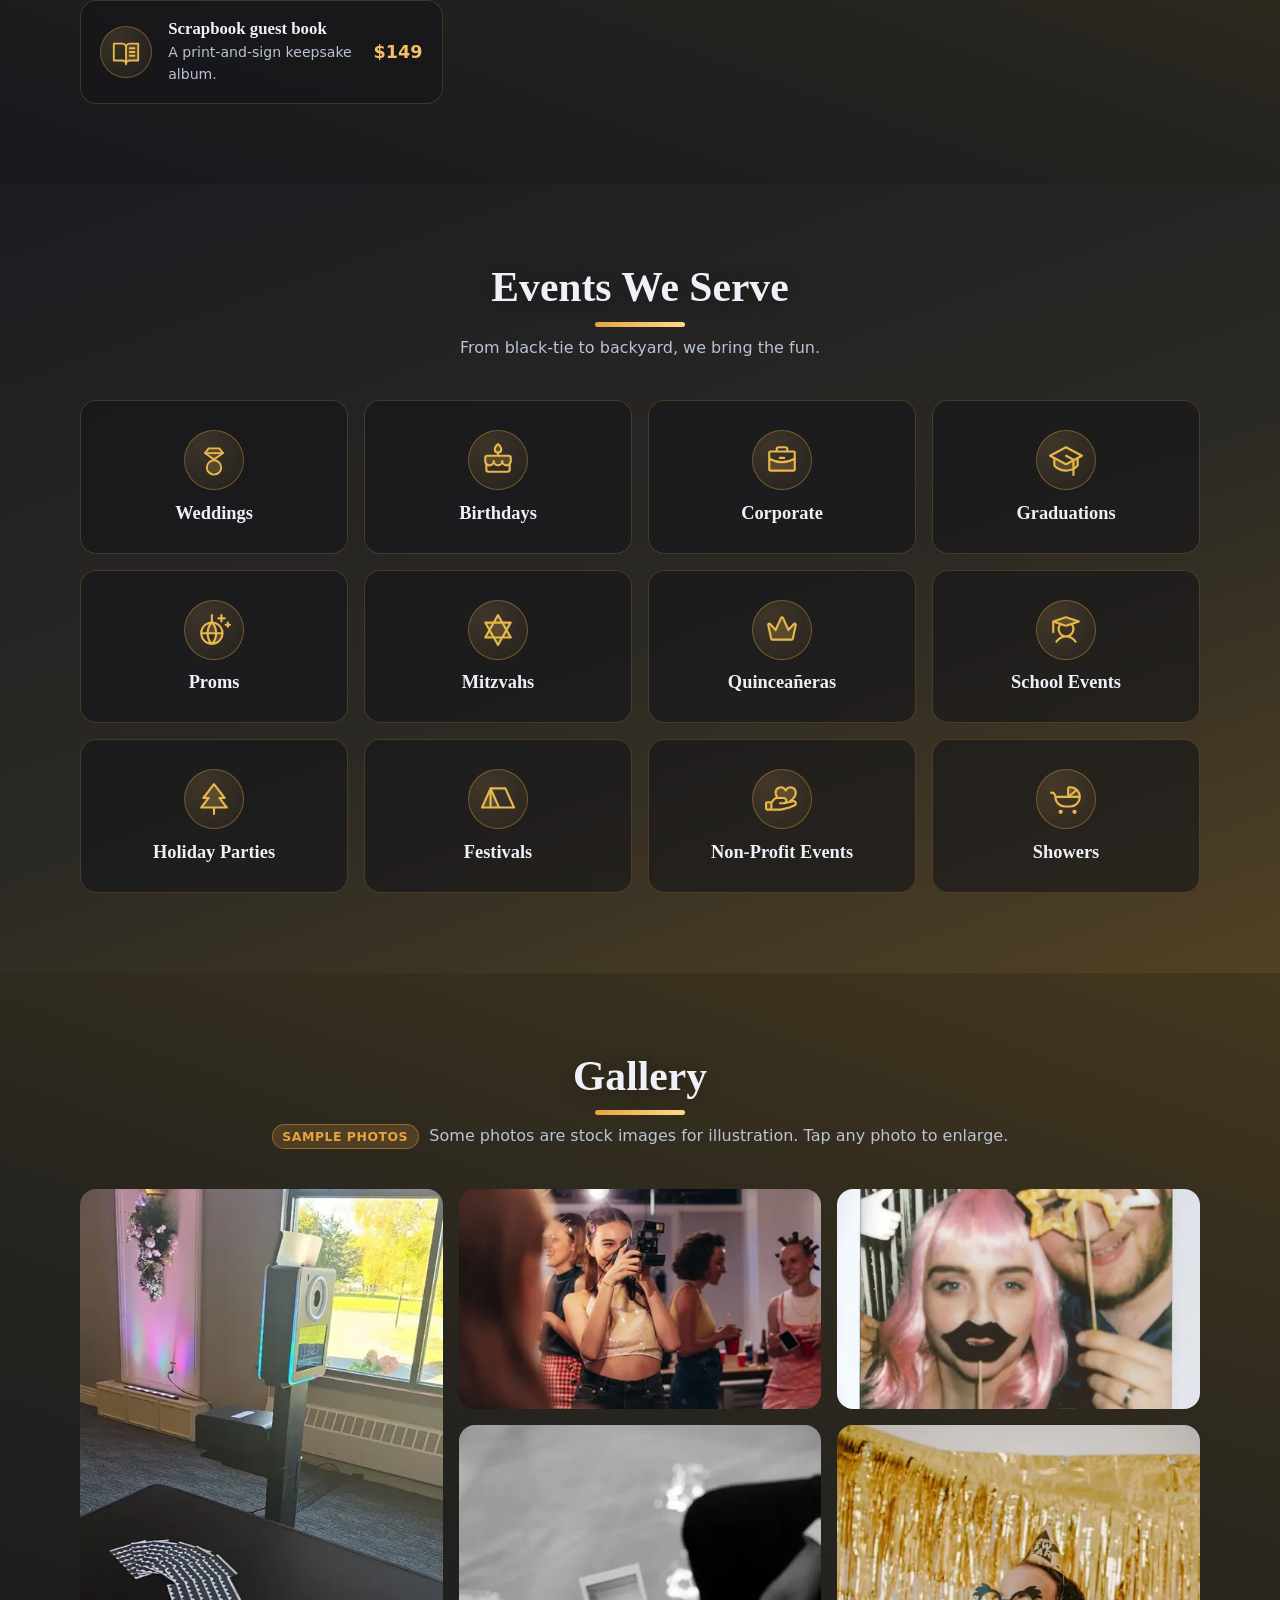
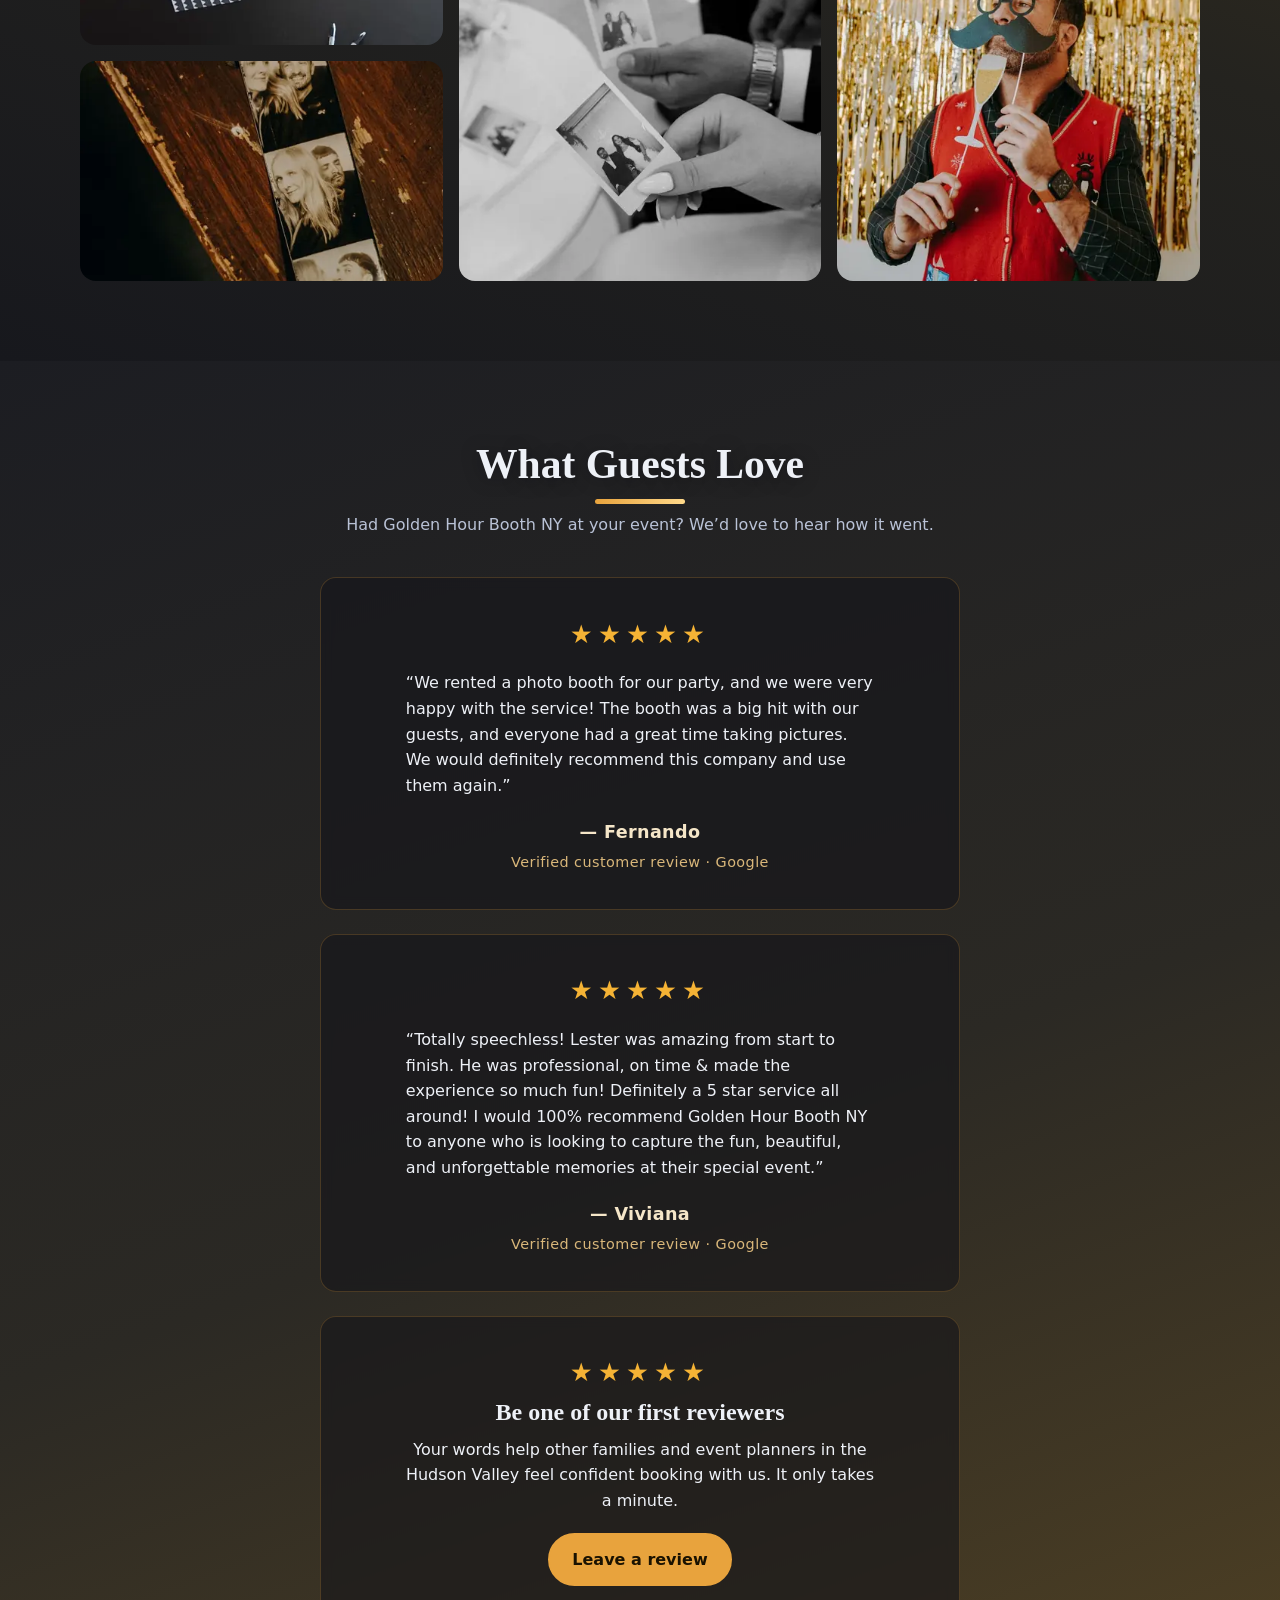
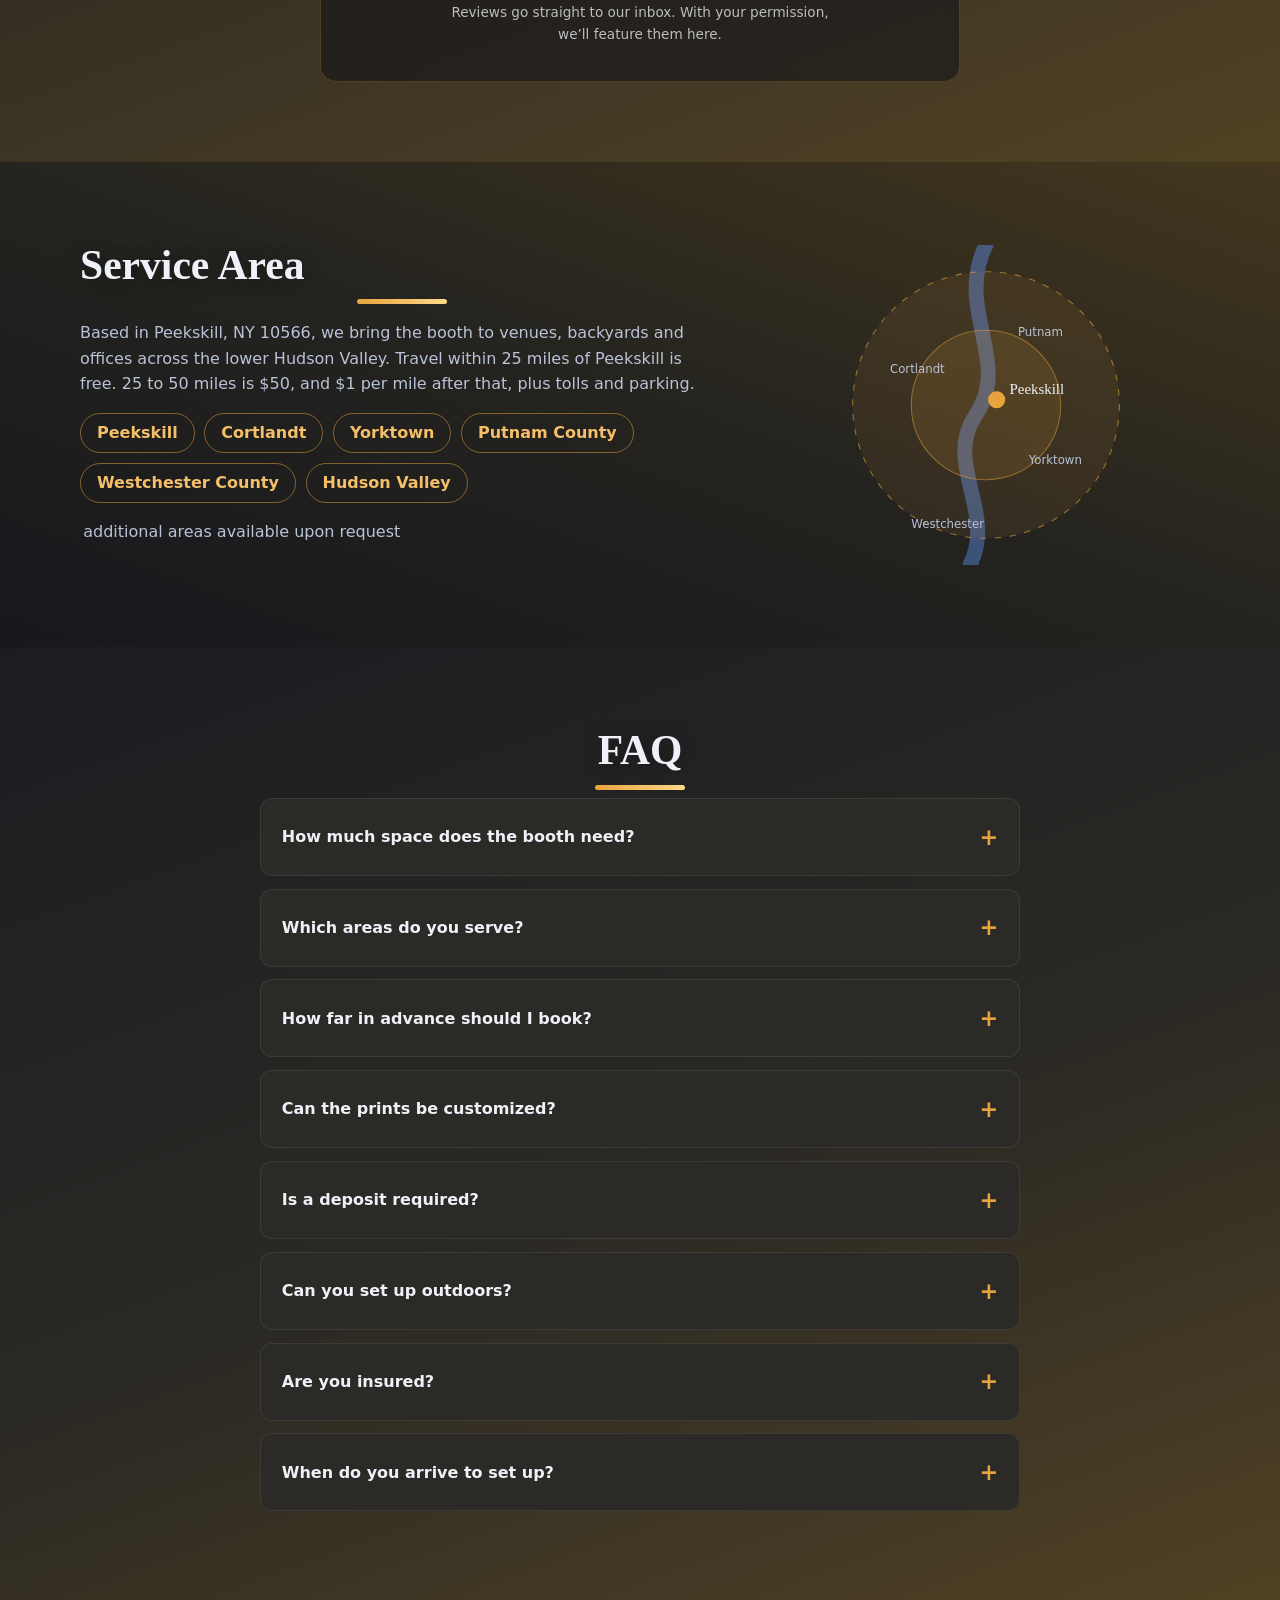
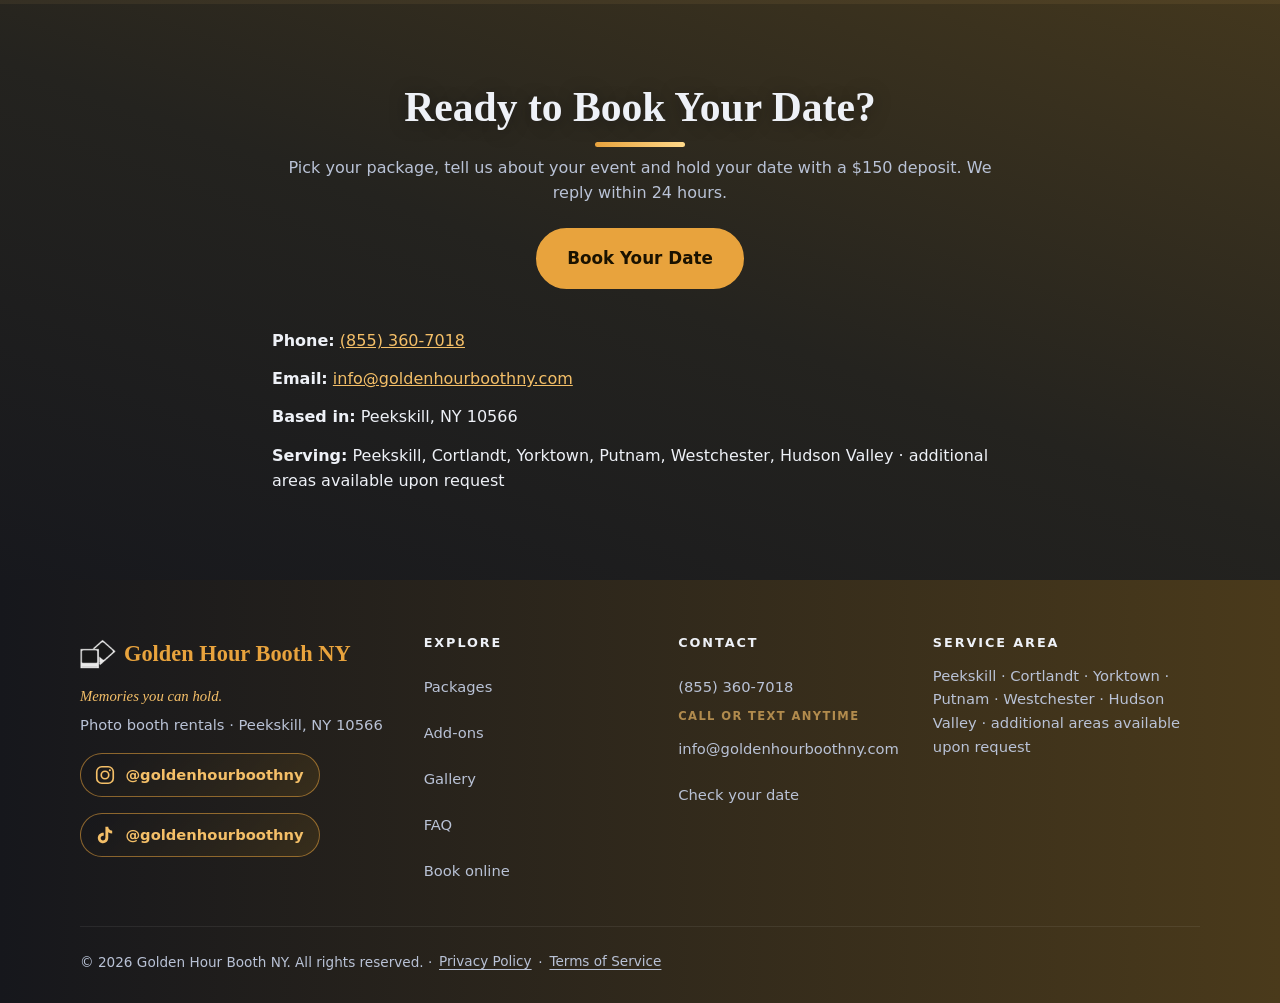
==== commit 10982d29: "Merge branch 'print-sizes'" ====
--- a/index.html
+++ b/index.html
@@ -275,6 +275,7 @@
     </div>
     <p class="note"><strong>Silver or Gold?</strong> Both include an on-site attendant and unlimited instant prints. Gold doubles the time to 6 hours (Silver is 3), adds the red carpet and upgrades to a premium backdrop. Choose Silver for parties and short events; choose Gold for weddings and long evenings. Gold also costs less per hour (about $142 an hour, versus $183 for Silver).</p>
     <p class="note">Sales tax may apply. A $150 deposit holds your date (<a href="/terms#deposit">refund rules</a>).</p>
+    <p class="note"><strong>Fully insured</strong>, including $1M general liability and equipment coverage. Venues and corporate clients can request a certificate of insurance (COI) before booking.</p>
   </div>
 </section>
 
@@ -394,6 +395,7 @@
     <details><summary>Can the prints be customized?</summary><p>Yes! We design a custom print template with your names, date, logo or event theme, for classic 2&times;6 photo strips or 4&times;6 full-frame prints (portrait or landscape).</p></details>
     <details><summary>Is a deposit required?</summary><p>Yes, a $150 deposit holds your date and counts toward your total. It is fully refundable if you cancel more than 14 days before your event, and non-refundable if you cancel within 14 days. If we can&rsquo;t offer your date, or we have to cancel, you get a full refund. The balance is due on or before your event date.</p></details>
     <details><summary>Can you set up outdoors?</summary><p>Yes, with a covered, level area and access to power. Let us know your venue details.</p></details>
+    <details><summary>Are you insured?</summary><p>Yes. Golden Hour Booth NY is fully insured, with $1 million per occurrence and $2 million aggregate general liability coverage plus equipment coverage. If your venue or company needs a certificate of insurance (COI), just ask when you book and we&rsquo;ll send one.</p></details>
     <details><summary>When do you arrive to set up?</summary><p>We typically arrive about an hour before booth time so everything is ready when guests are.</p></details>
   </div>
 </section>
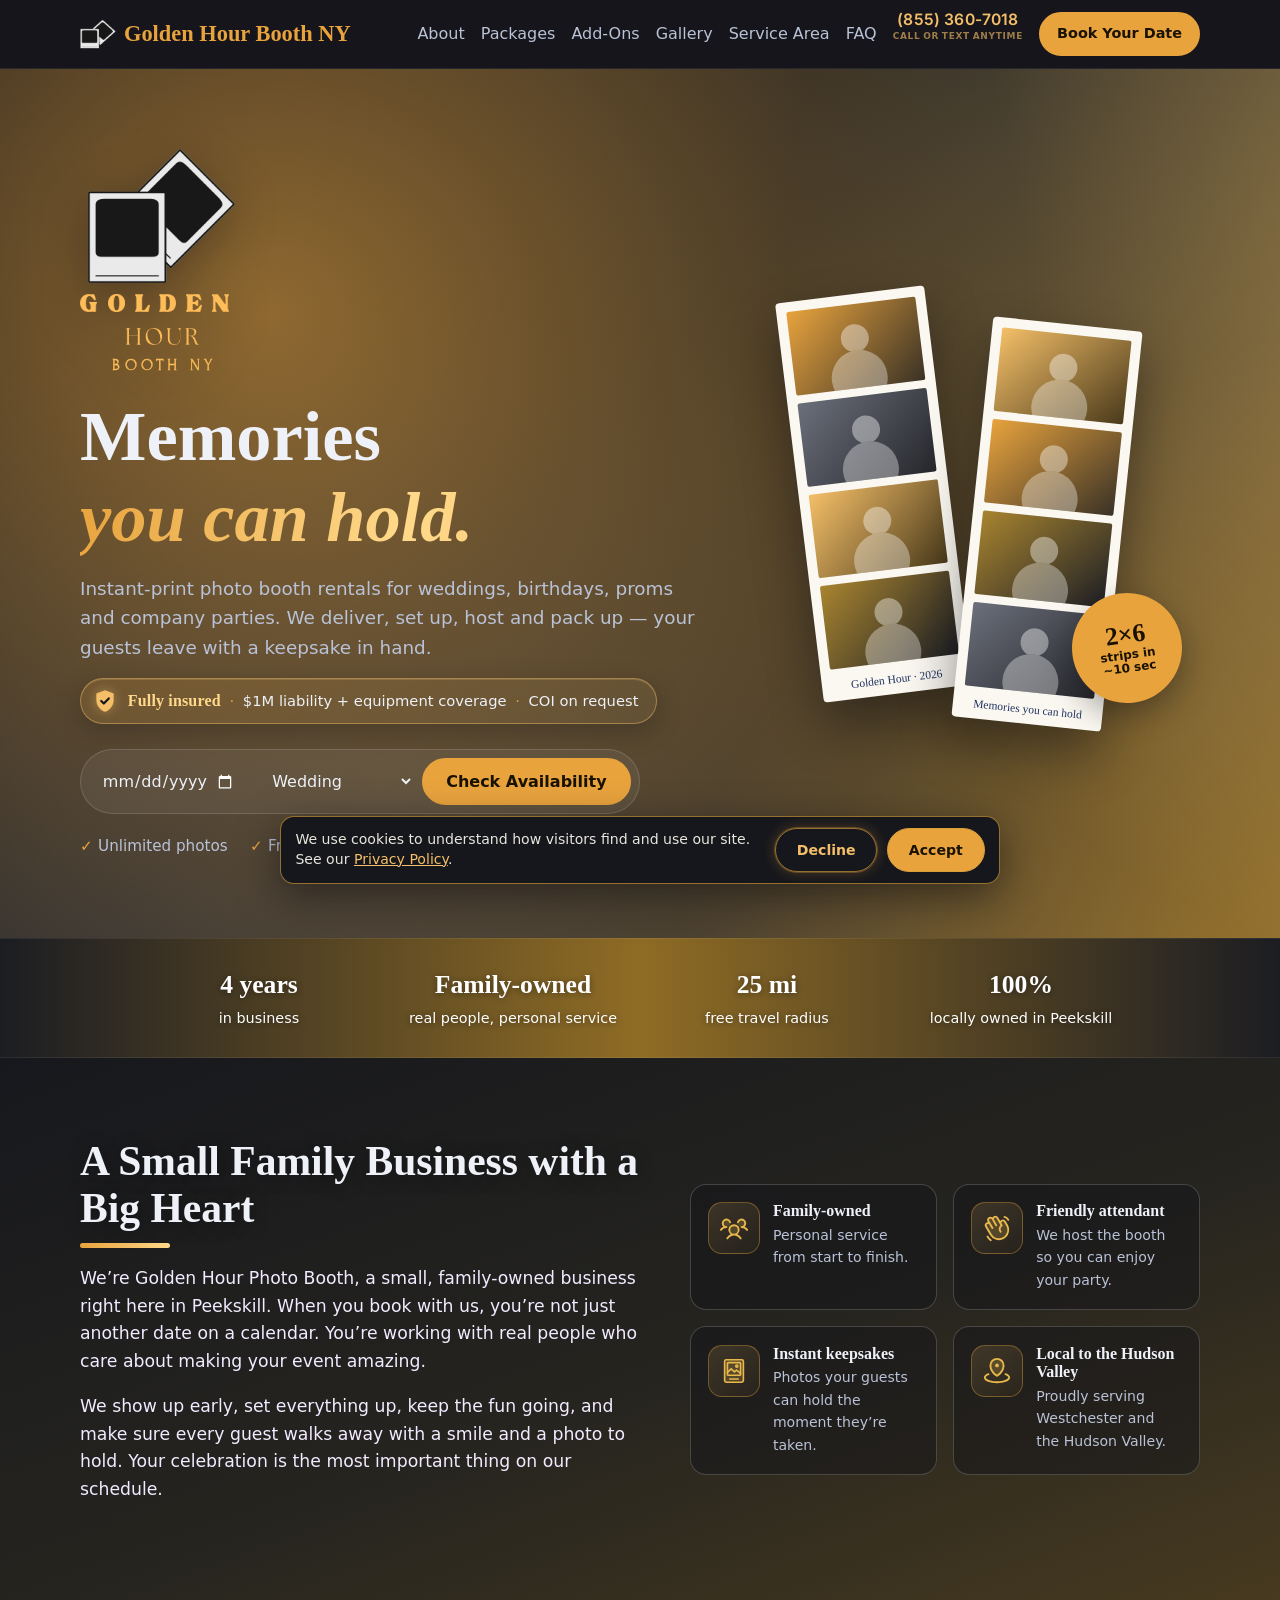
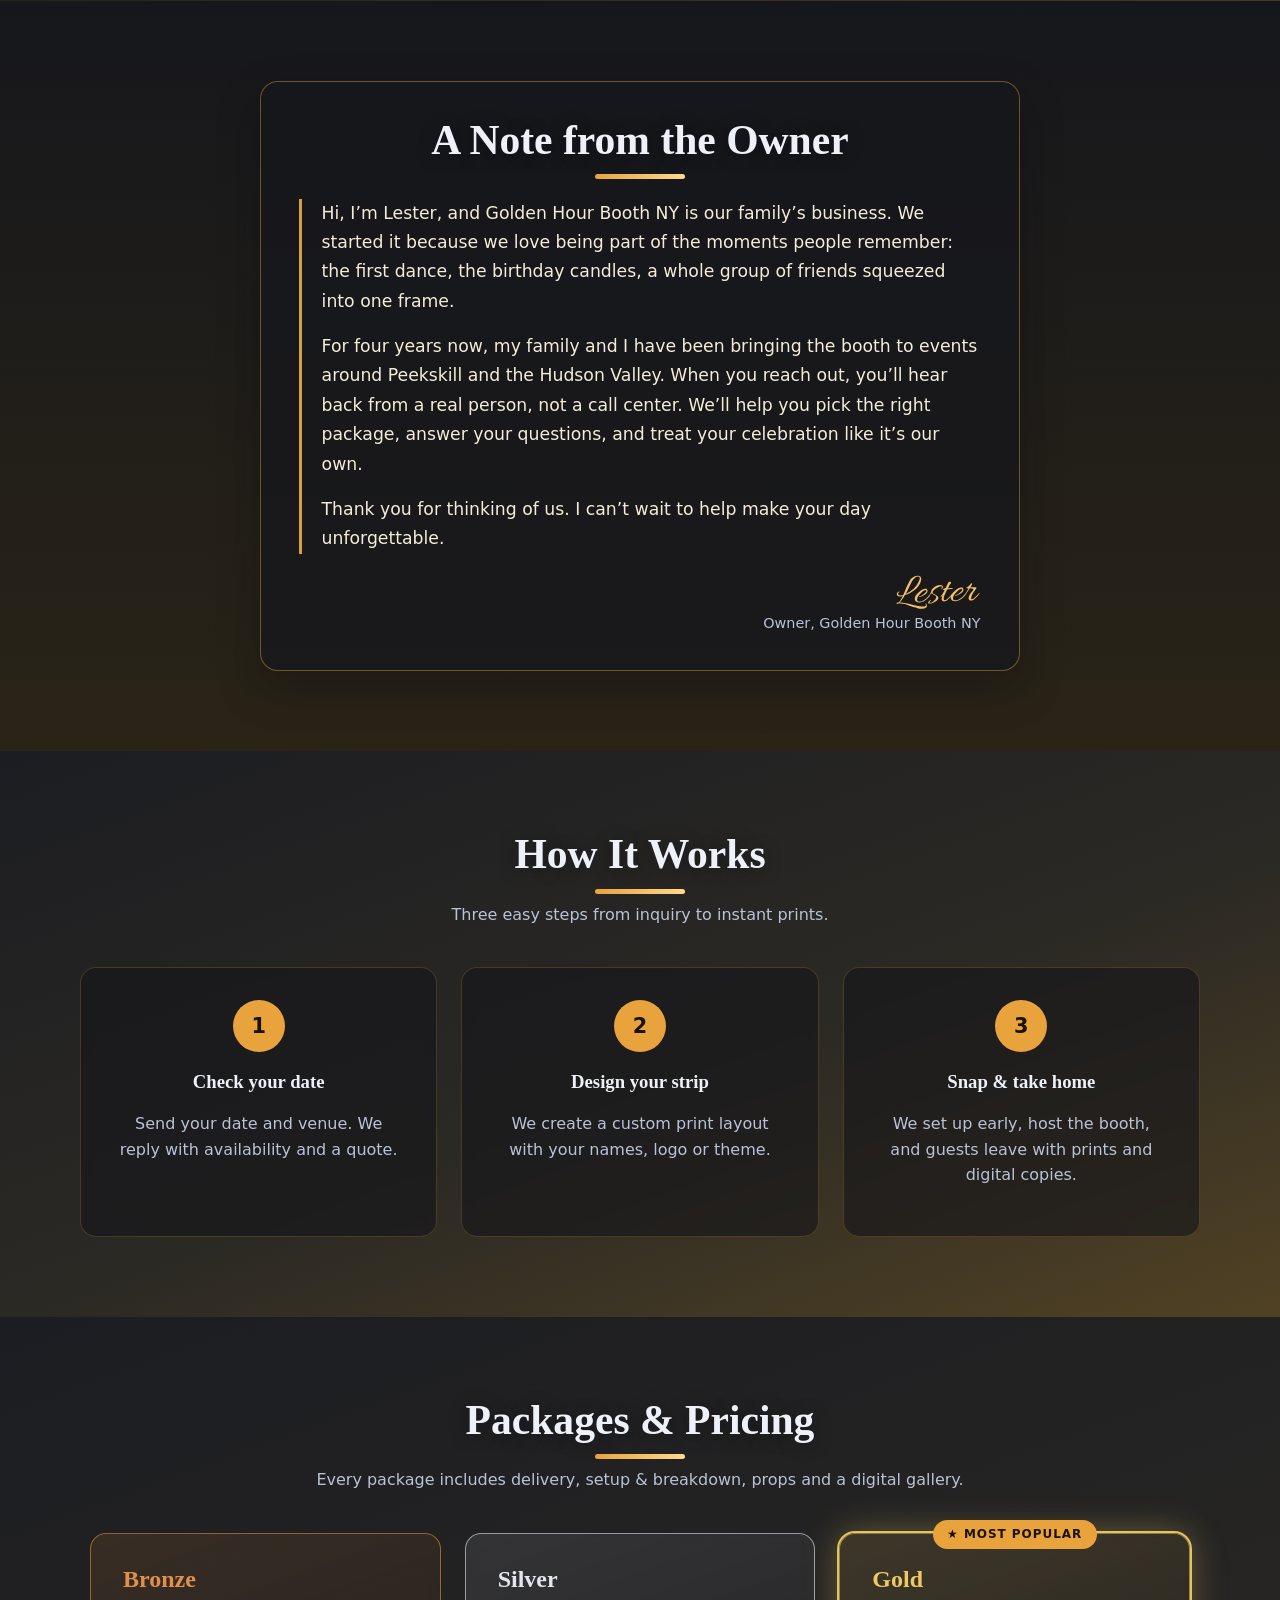
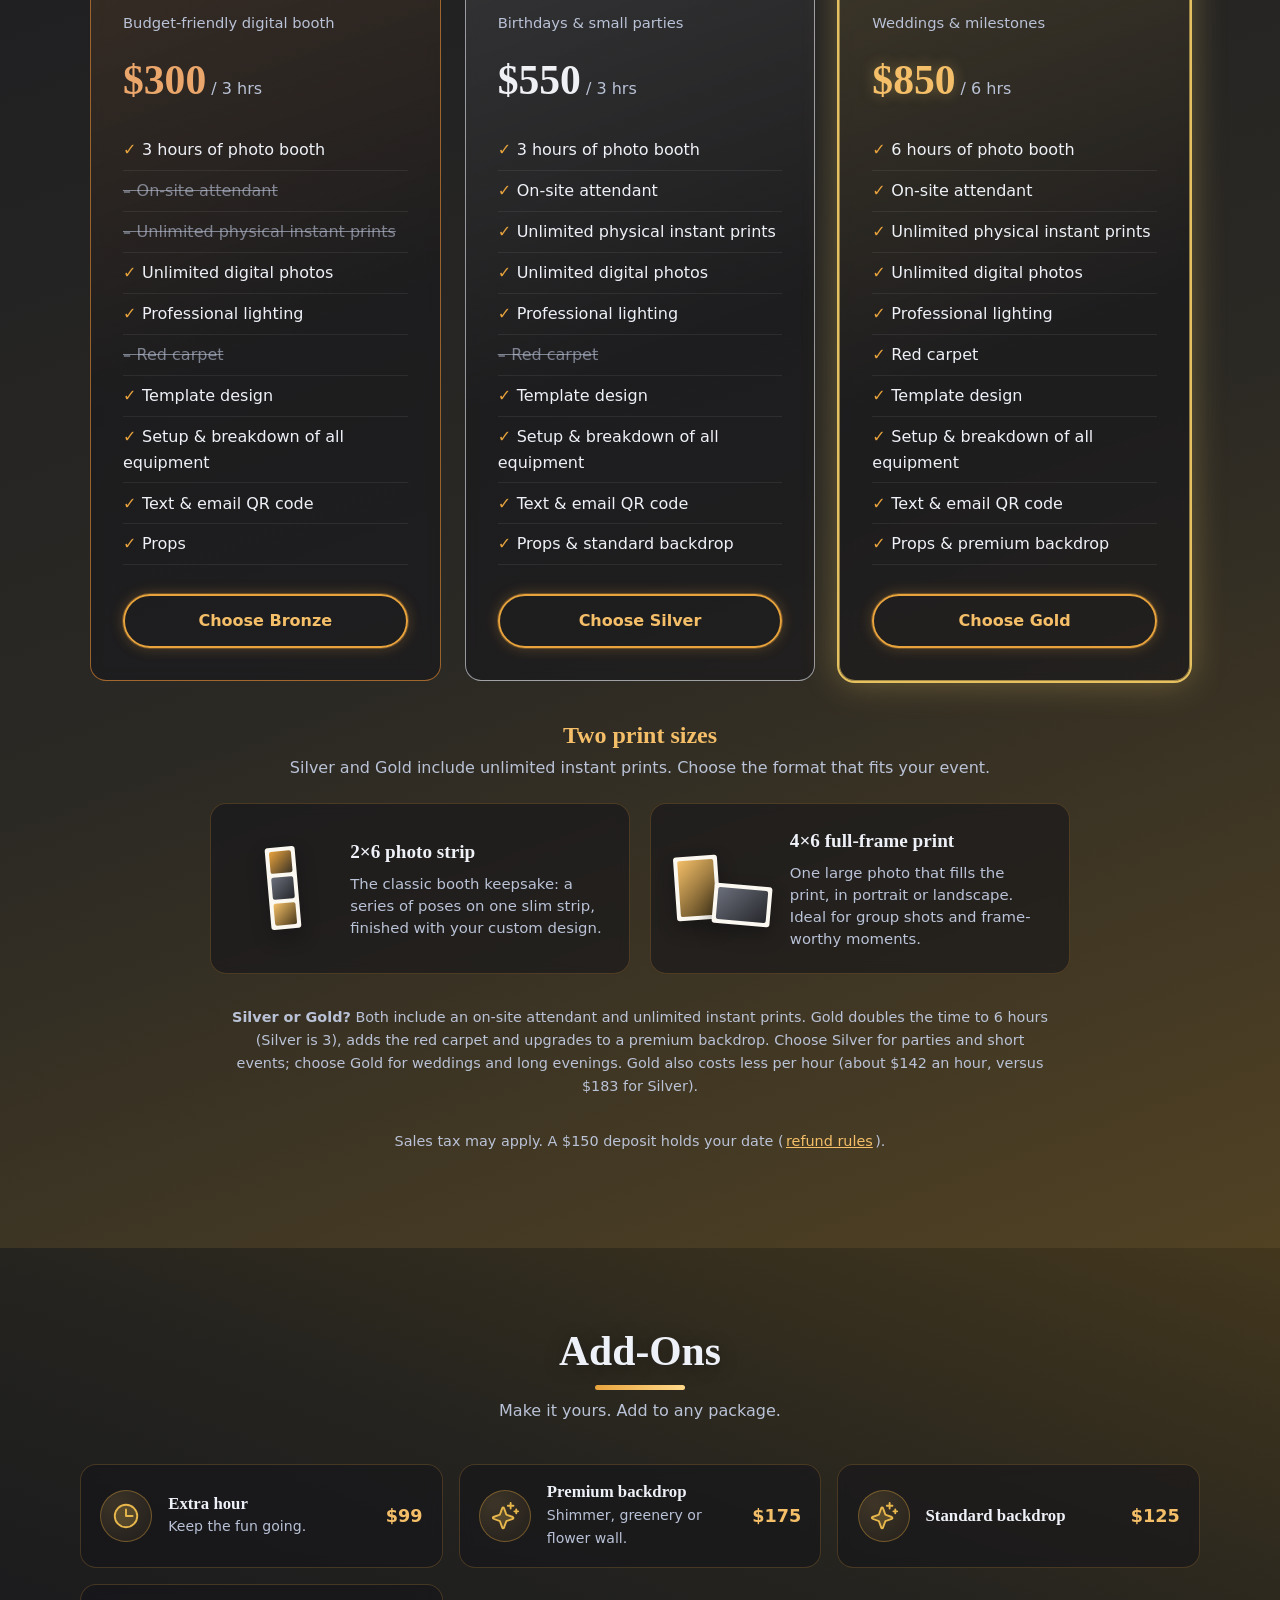
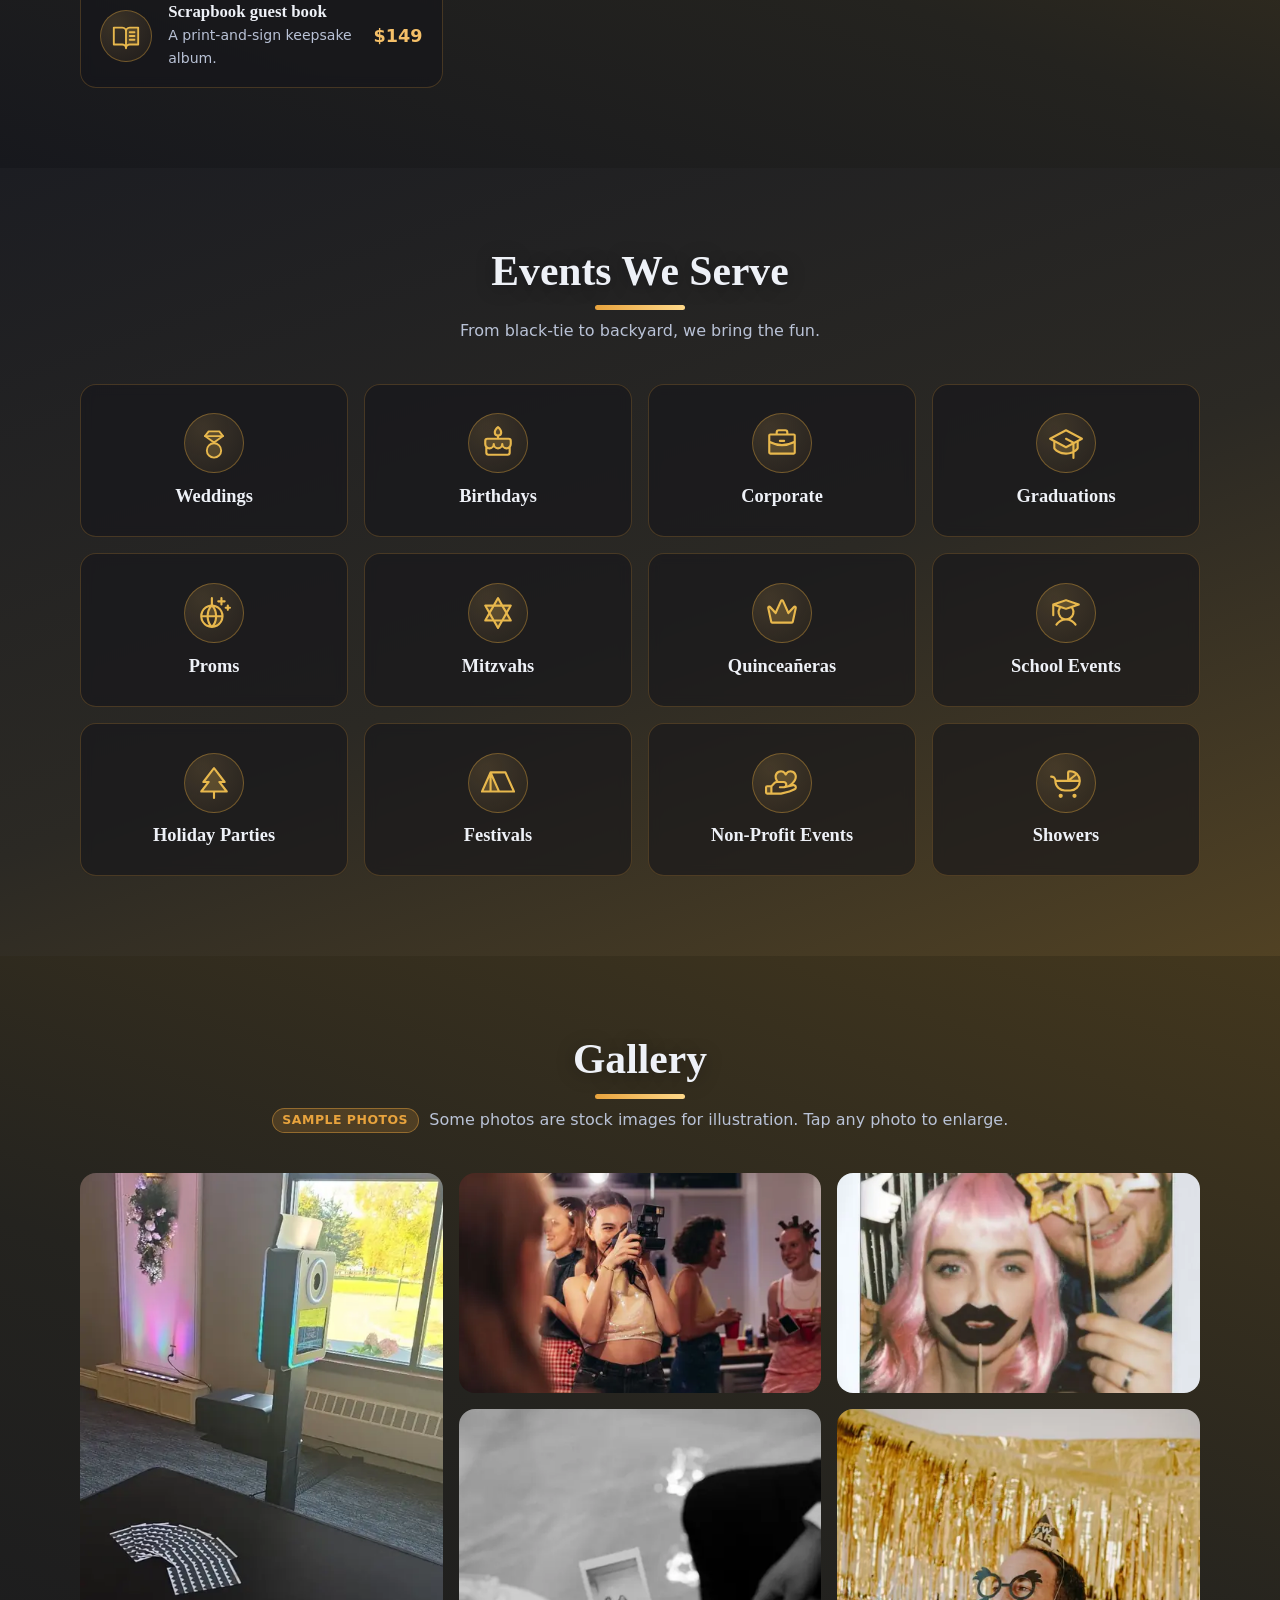
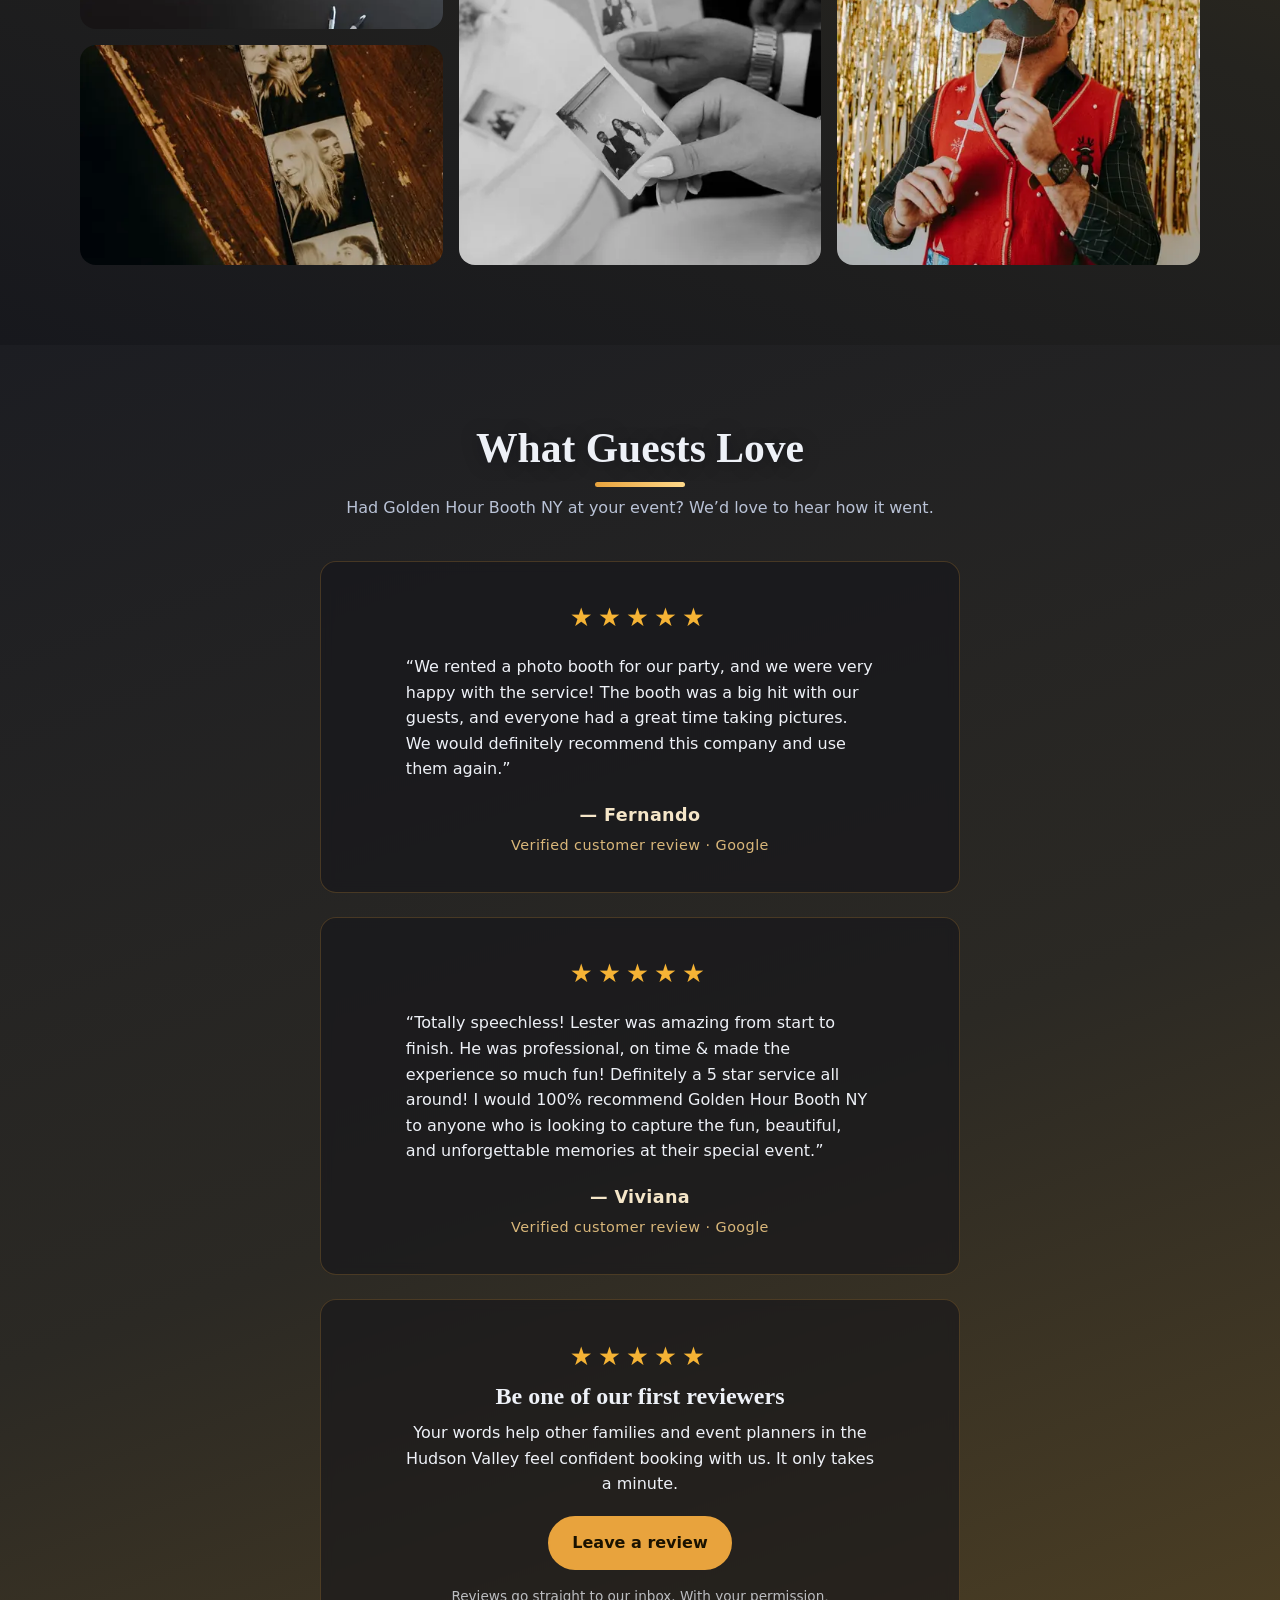
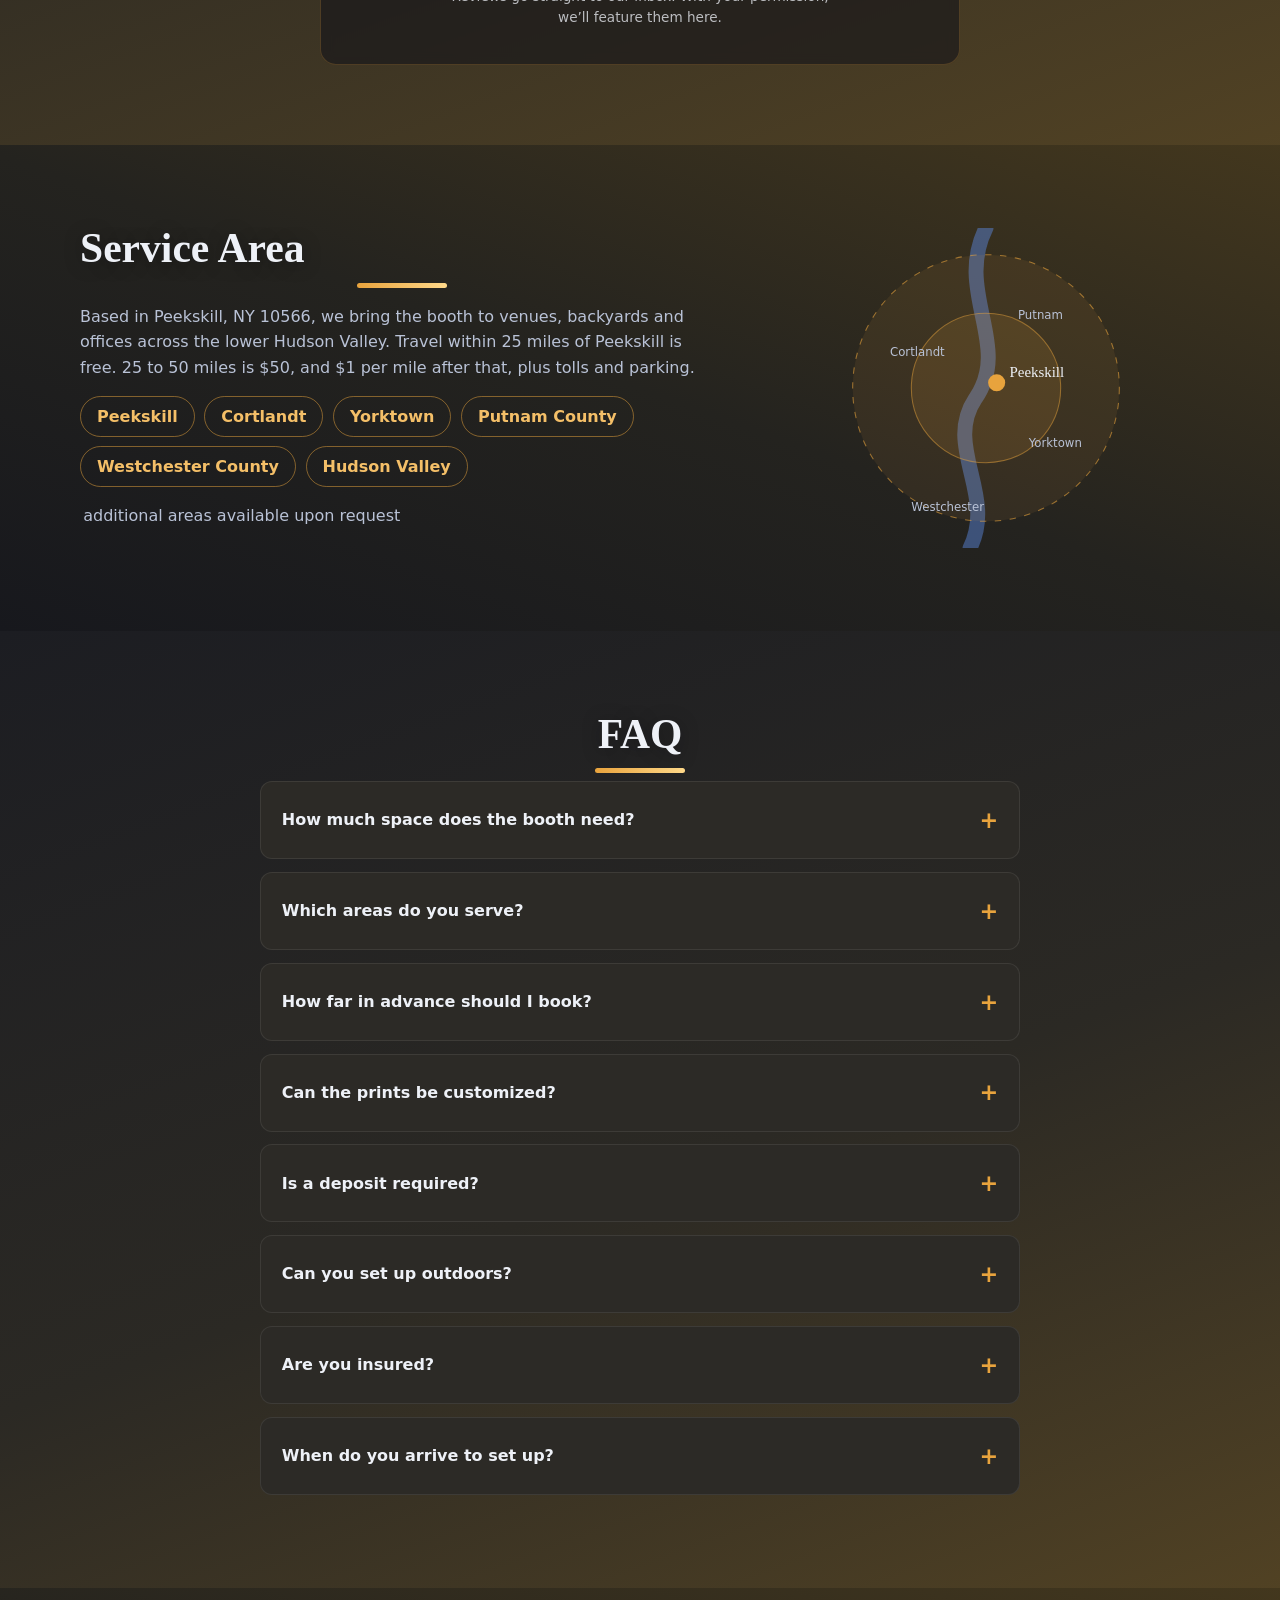
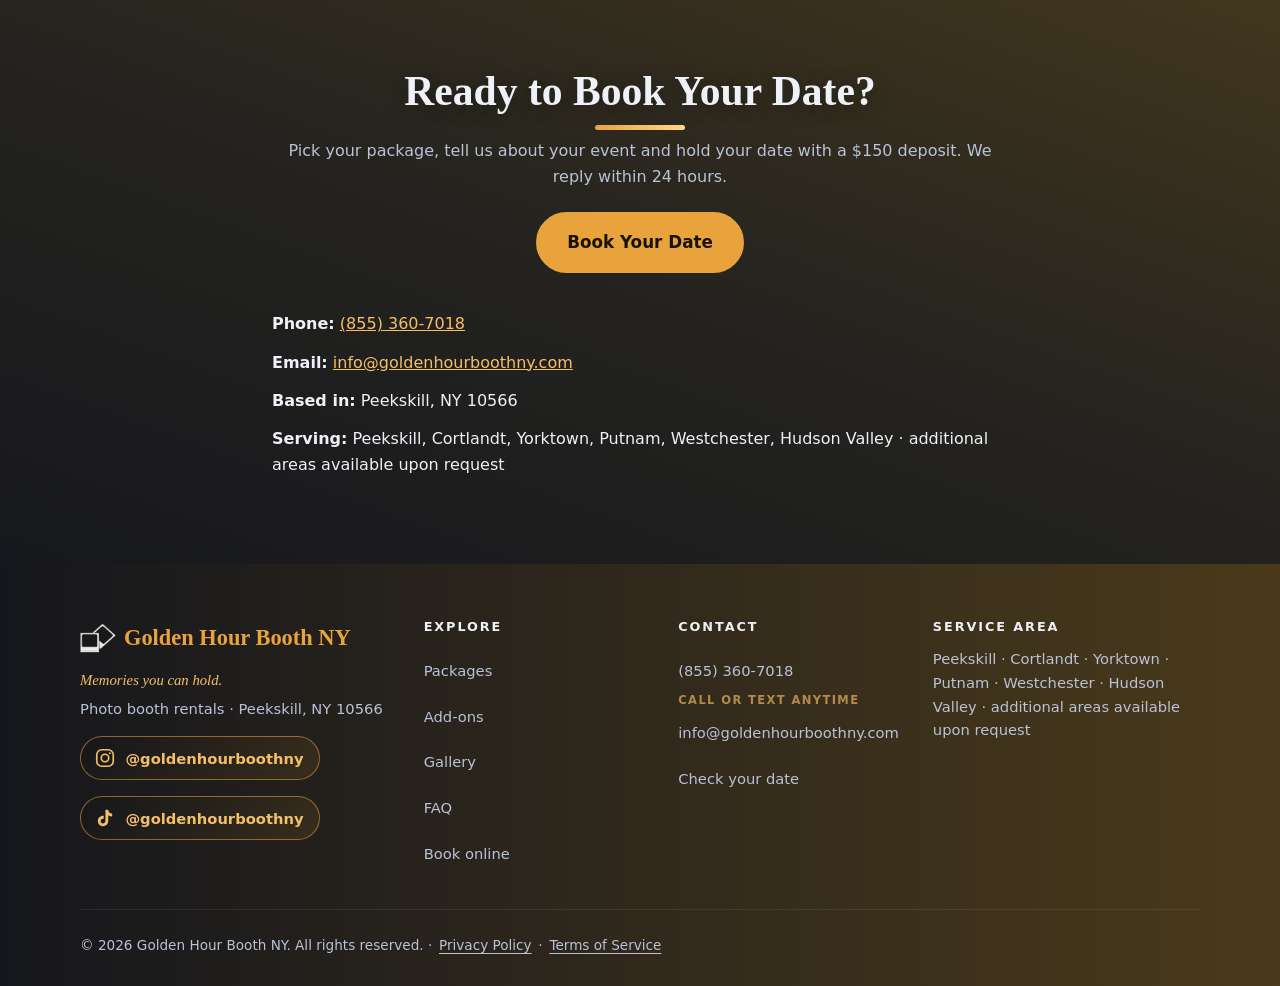
==== commit 3093885b: "Draft: fully insured trust badge in hero; remove packages insurance note" ====
--- a/index.html
+++ b/index.html
@@ -20,7 +20,7 @@
 <link rel="icon" type="image/png" sizes="32x32" href="assets/favicon-first-32.png">
 <link rel="icon" type="image/png" sizes="16x16" href="assets/favicon-first-16.png">
 <link rel="apple-touch-icon" sizes="180x180" href="assets/apple-touch-icon-first.png">
-<link rel="stylesheet" href="styles.css?v=prints1">
+<link rel="stylesheet" href="styles.css?v=trust1">
 <script type="application/ld+json">
 {
  "@context": "https://schema.org",
@@ -159,6 +159,7 @@
 </div>
             <h1>Memories<br><em>you can hold.</em></h1>
       <p class="lead">Instant-print photo booth rentals for weddings, birthdays, proms and company parties. We deliver, set up, host and pack up &mdash; your guests leave with a keepsake in hand.</p>
+      <p class="trust-badge"><svg class="tb-icon" viewBox="0 0 24 24" aria-hidden="true" focusable="false"><path d="M12 2 4 5v6c0 5 3.4 9.4 8 11 4.6-1.6 8-6 8-11V5l-8-3z" fill="currentColor"/><path d="m8.5 12 2.4 2.4 4.6-4.8" fill="none" stroke="#16171c" stroke-width="2" stroke-linecap="round" stroke-linejoin="round"/></svg><span><strong>Fully insured</strong> <span class="tb-sep" aria-hidden="true">&middot;</span> $1M liability + equipment coverage <span class="tb-sep" aria-hidden="true">&middot;</span> <span class="tb-coi">COI on request</span></span></p>
       <form class="date-check" id="date-check" aria-label="Quick availability check">
         <label class="sr" for="dc-date">Event date</label>
         <input id="dc-date" type="date" required>
@@ -275,7 +276,6 @@
     </div>
     <p class="note"><strong>Silver or Gold?</strong> Both include an on-site attendant and unlimited instant prints. Gold doubles the time to 6 hours (Silver is 3), adds the red carpet and upgrades to a premium backdrop. Choose Silver for parties and short events; choose Gold for weddings and long evenings. Gold also costs less per hour (about $142 an hour, versus $183 for Silver).</p>
     <p class="note">Sales tax may apply. A $150 deposit holds your date (<a href="/terms#deposit">refund rules</a>).</p>
-    <p class="note"><strong>Fully insured</strong>, including $1M general liability and equipment coverage. Venues and corporate clients can request a certificate of insurance (COI) before booking.</p>
   </div>
 </section>
 
--- a/styles.css
+++ b/styles.css
@@ -2,3 +2,10 @@
 
 .review-attrib{display:flex;flex-direction:column;align-items:center;gap:.3rem;margin-top:1.1rem}.review-author{font-size:1.1rem;font-weight:700;color:#f5e6c8;letter-spacing:.02em}.review-source{font-size:.9rem;font-weight:500;color:#d9b77a;letter-spacing:.03em}@media (max-width:600px){.review-author{font-size:1.05rem}.review-source{font-size:.9rem}}
 .print-sizes{max-width:860px;margin:2.6rem auto 0;text-align:center}.ps-title{font-family:var(--serif);font-size:1.5rem;margin:0 0 .3rem;color:var(--accent2)}.ps-sub{color:var(--muted);margin:0 0 1.4rem}.ps-grid{display:grid;grid-template-columns:1fr 1fr;gap:1.2rem;text-align:left}.ps-card{display:flex;gap:1.2rem;align-items:center;padding:1.4rem 1.5rem}.ps-card h4{font-family:var(--serif);font-size:1.2rem;margin:0 0 .3rem;color:var(--text)}.ps-card p{margin:0;color:var(--muted);font-size:.93rem;line-height:1.5}.ps-visual{flex:none;width:96px;height:96px;display:flex;align-items:center;justify-content:center;gap:8px}.ps-visual i{display:block;border-radius:2px}.ps-strip{width:30px;padding:4px;background:#fbf8f1;border-radius:3px;display:grid;gap:4px;box-shadow:0 8px 18px #0c0c1066;transform:rotate(-5deg)}.ps-strip i{height:22px}.ps-46{background:#fbf8f1;padding:4px;border-radius:3px;box-shadow:0 8px 18px #0c0c1066}.ps-46 i{width:100%;height:100%}.ps-port{width:44px;height:64px;transform:rotate(-4deg)}.ps-land{width:58px;height:40px;margin-left:-14px;margin-top:34px;transform:rotate(5deg)}@media(max-width:760px){.ps-grid{grid-template-columns:1fr}.ps-card{padding:1.2rem}}
+
+/* Hero trust badge: fully insured */
+.trust-badge{display:inline-flex;align-items:center;gap:.6rem;margin:-.6rem 0 1.6rem;padding:.55rem 1.1rem .55rem .7rem;border:1px solid rgba(244,191,104,.45);border-radius:999px;background:linear-gradient(135deg,rgba(232,163,61,.16),rgba(255,217,138,.06));color:var(--text);font-size:.92rem;line-height:1.35;box-shadow:0 8px 24px rgba(12,12,16,.25),inset 0 1px 0 rgba(255,217,138,.18)}
+.trust-badge strong{color:#ffd98a;font-family:var(--serif);font-size:1rem;letter-spacing:.01em}
+.tb-icon{flex:none;width:26px;height:26px;color:#f4bf68;filter:drop-shadow(0 0 6px rgba(244,191,104,.45))}
+.tb-sep{color:#e8a33d;margin:0 .25rem}
+@media(max-width:560px){.trust-badge{font-size:.82rem;padding:.5rem .9rem .5rem .6rem;border-radius:18px;text-align:left}.tb-icon{width:22px;height:22px}}
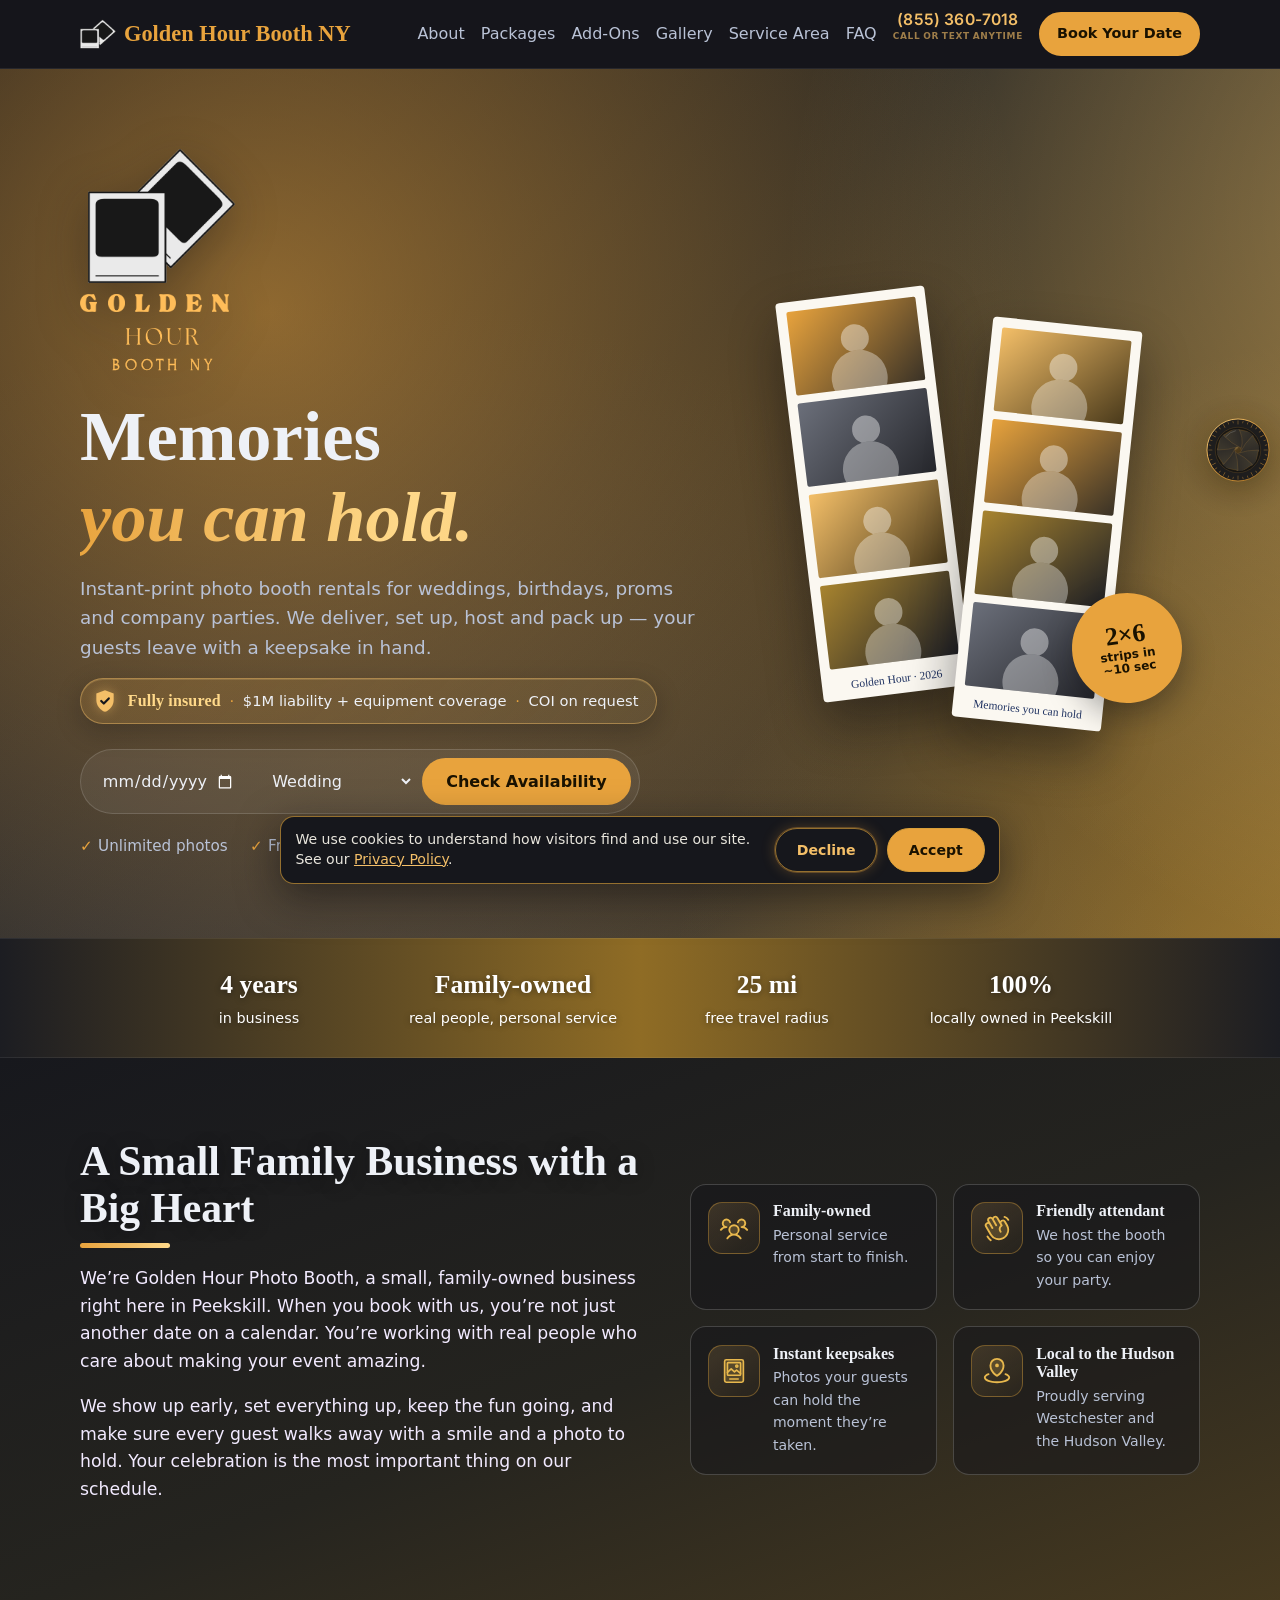
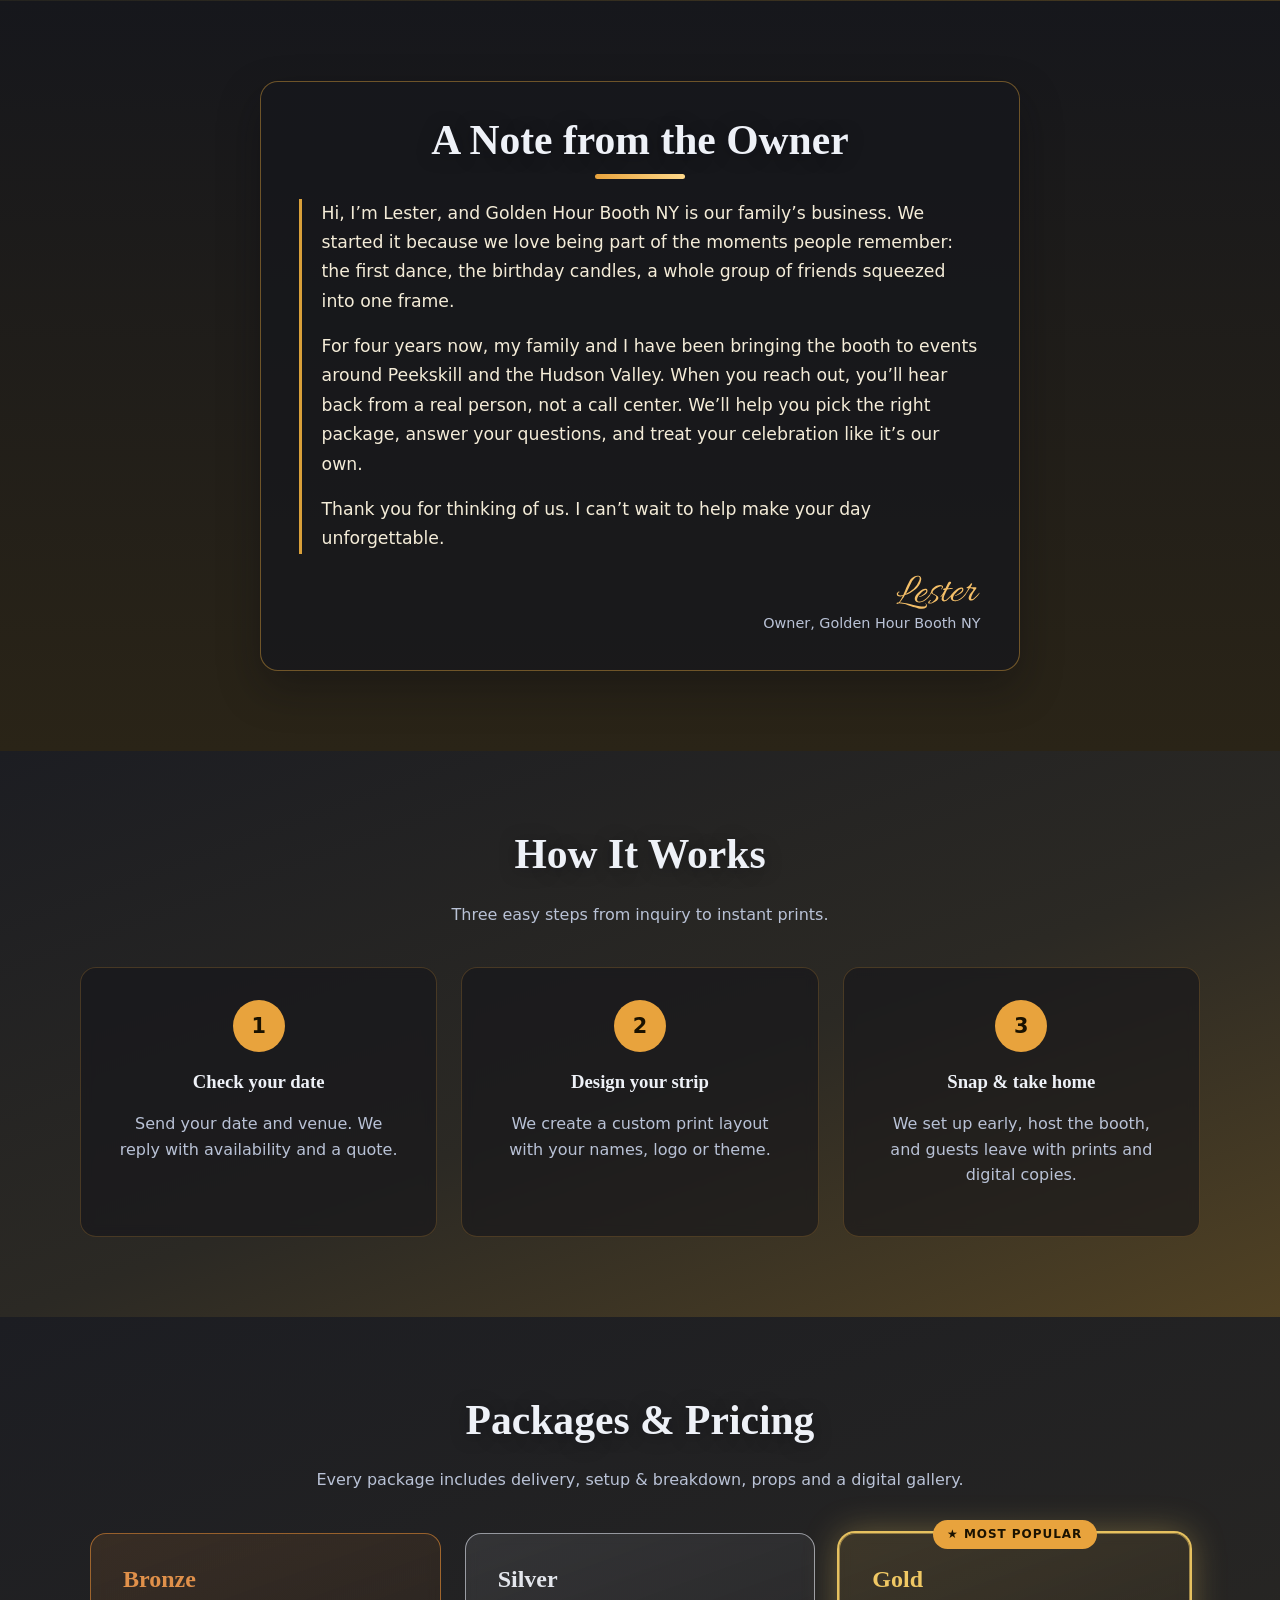
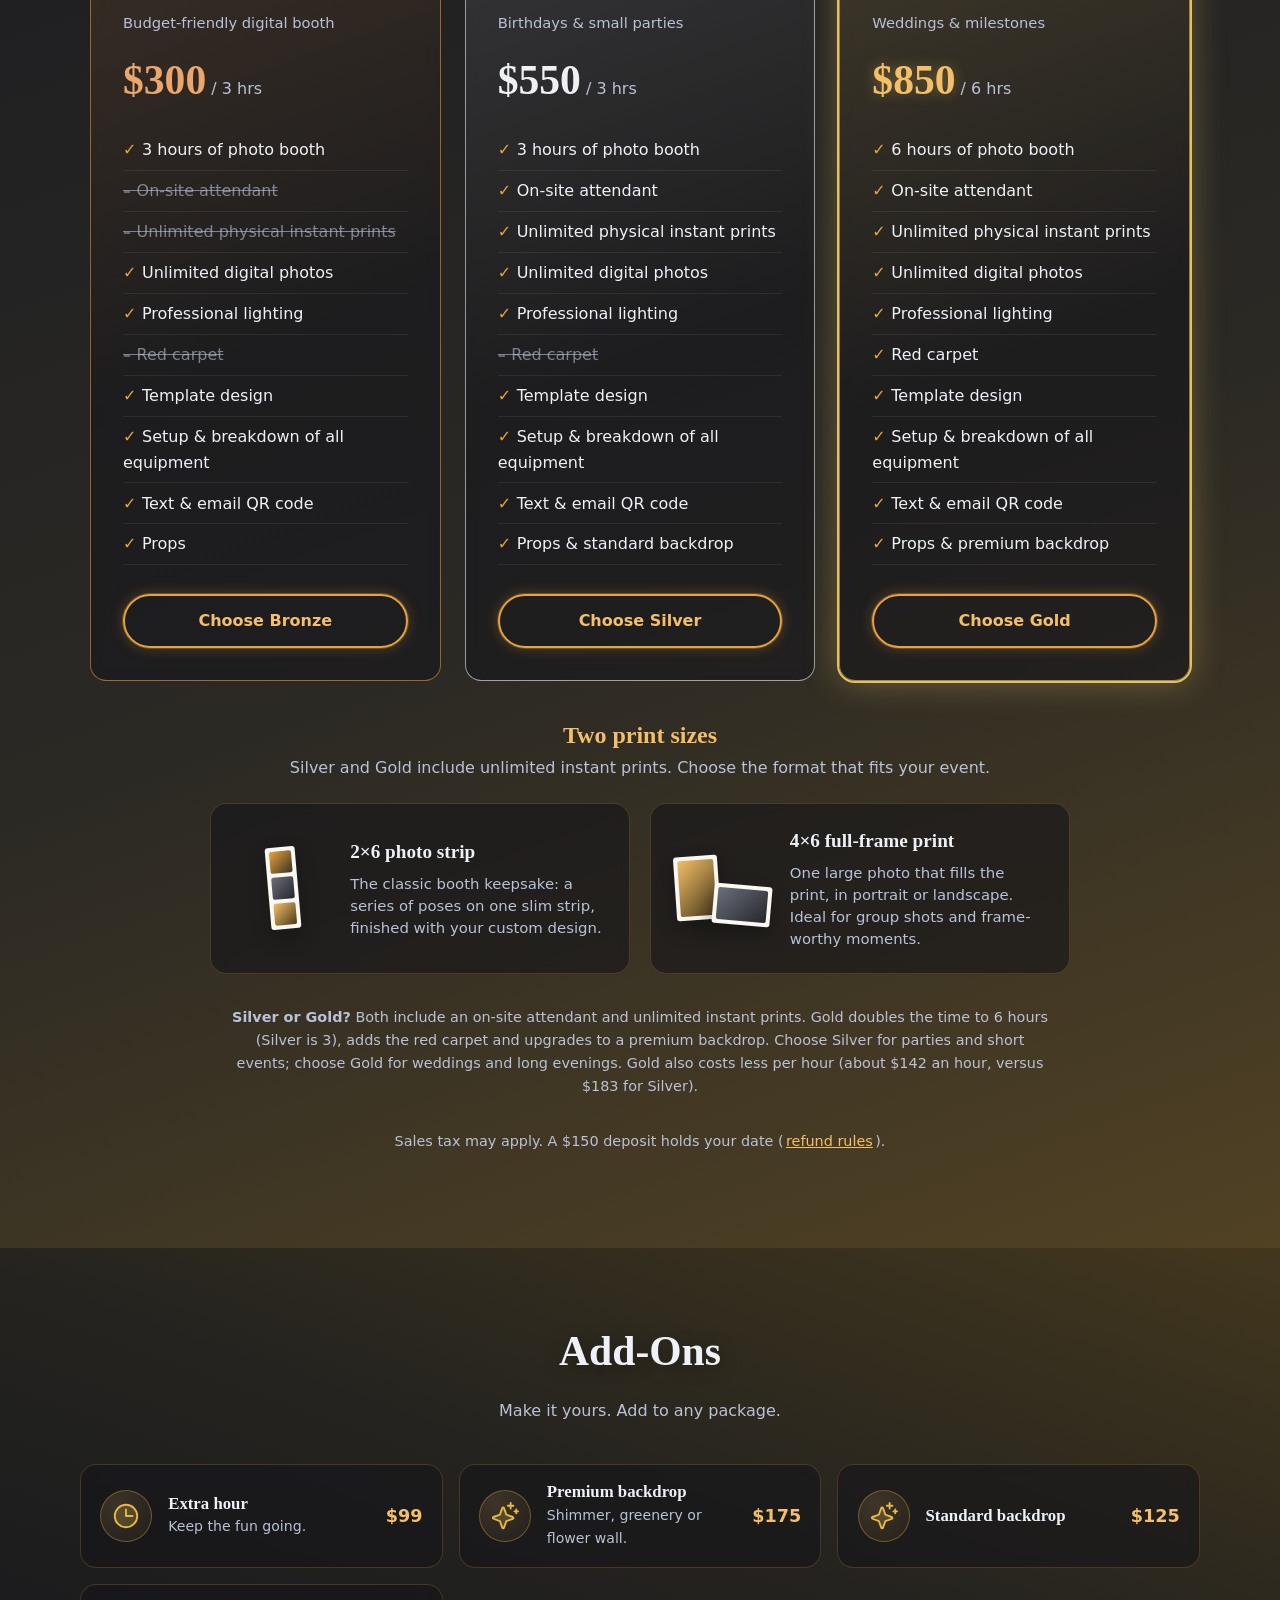
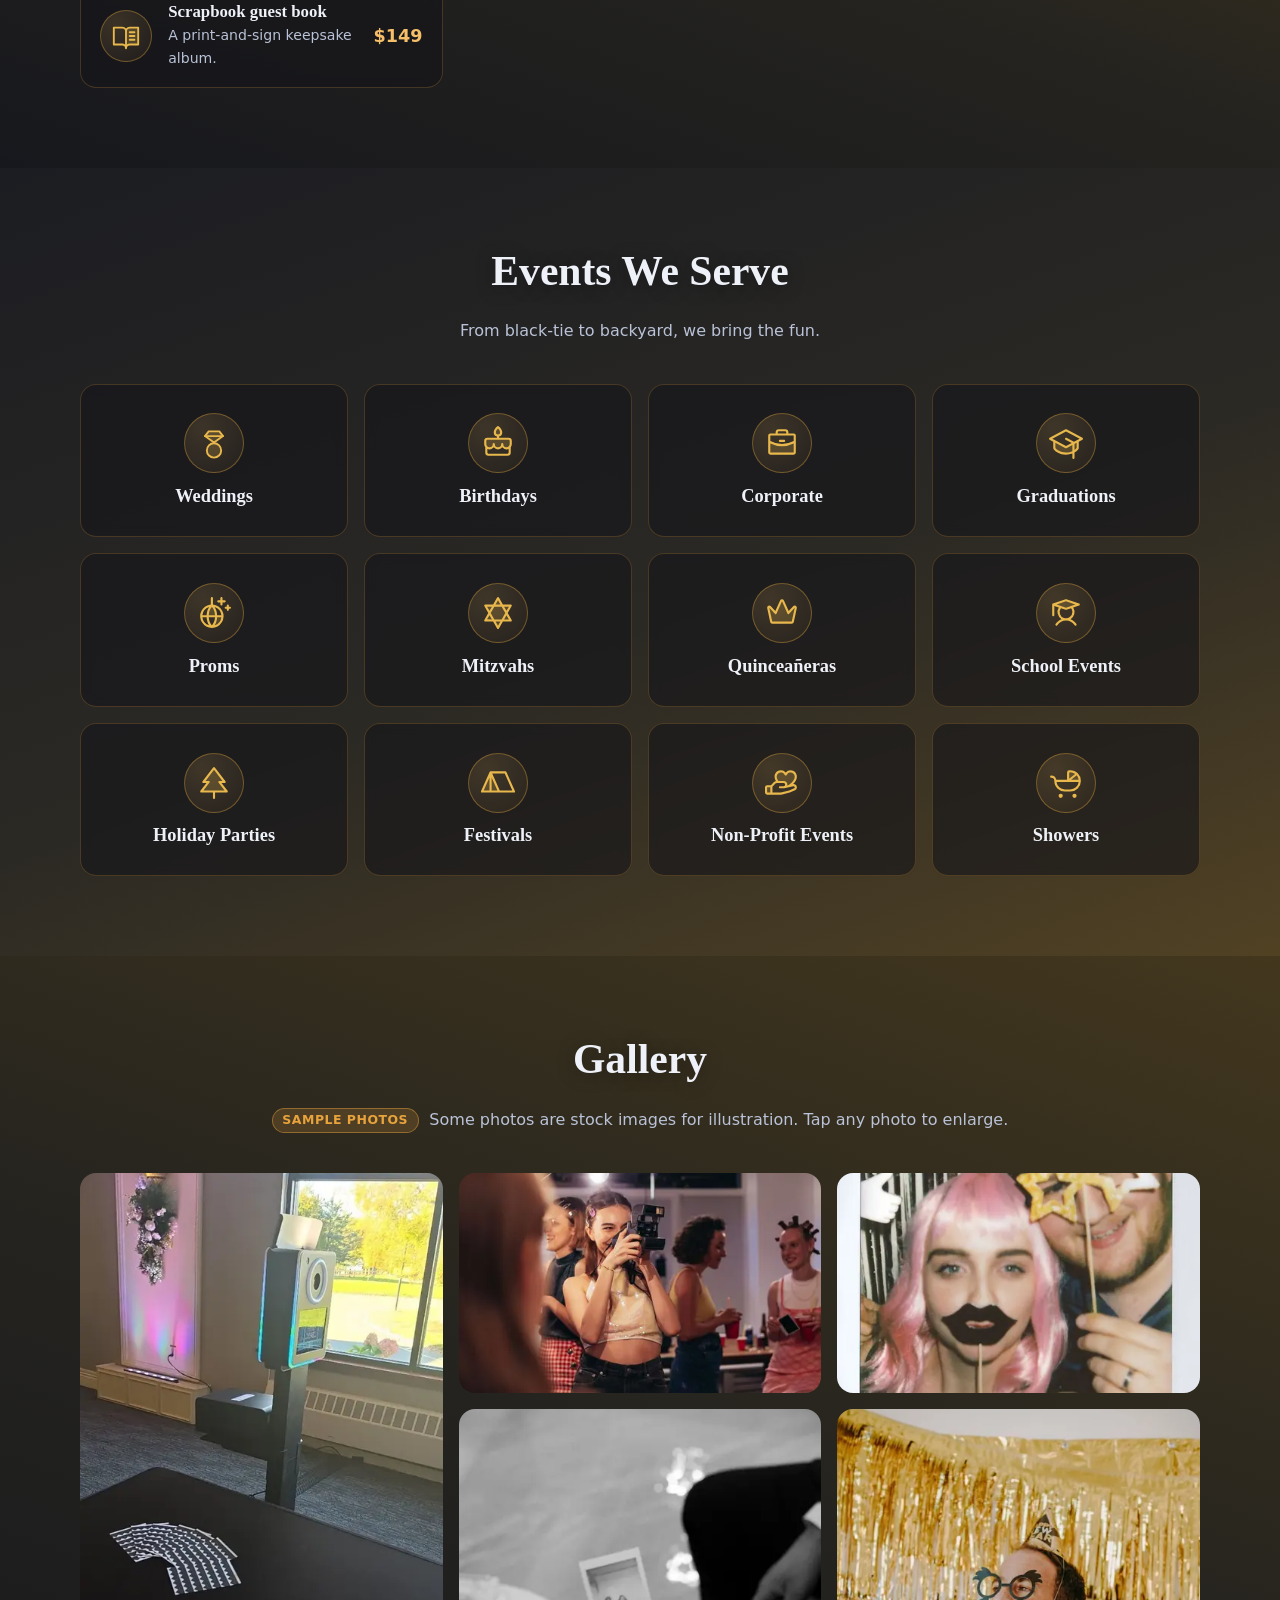
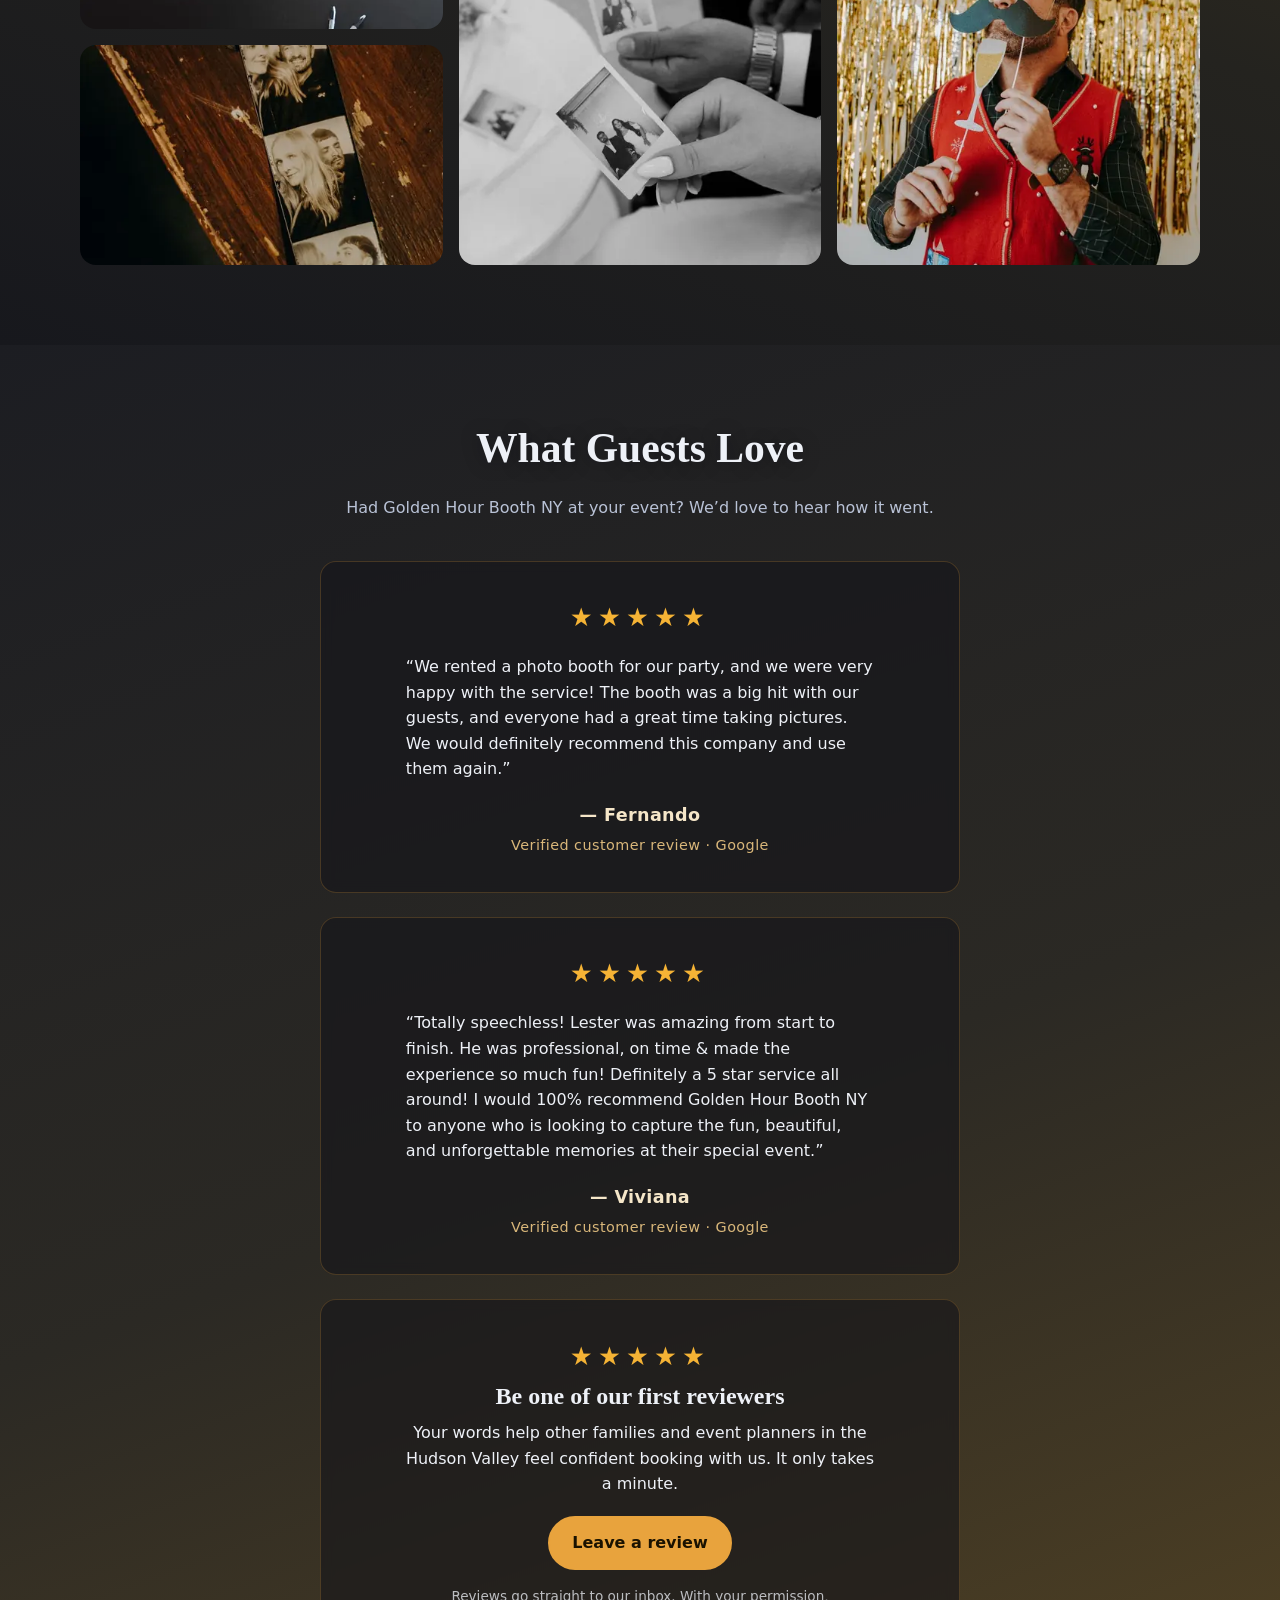
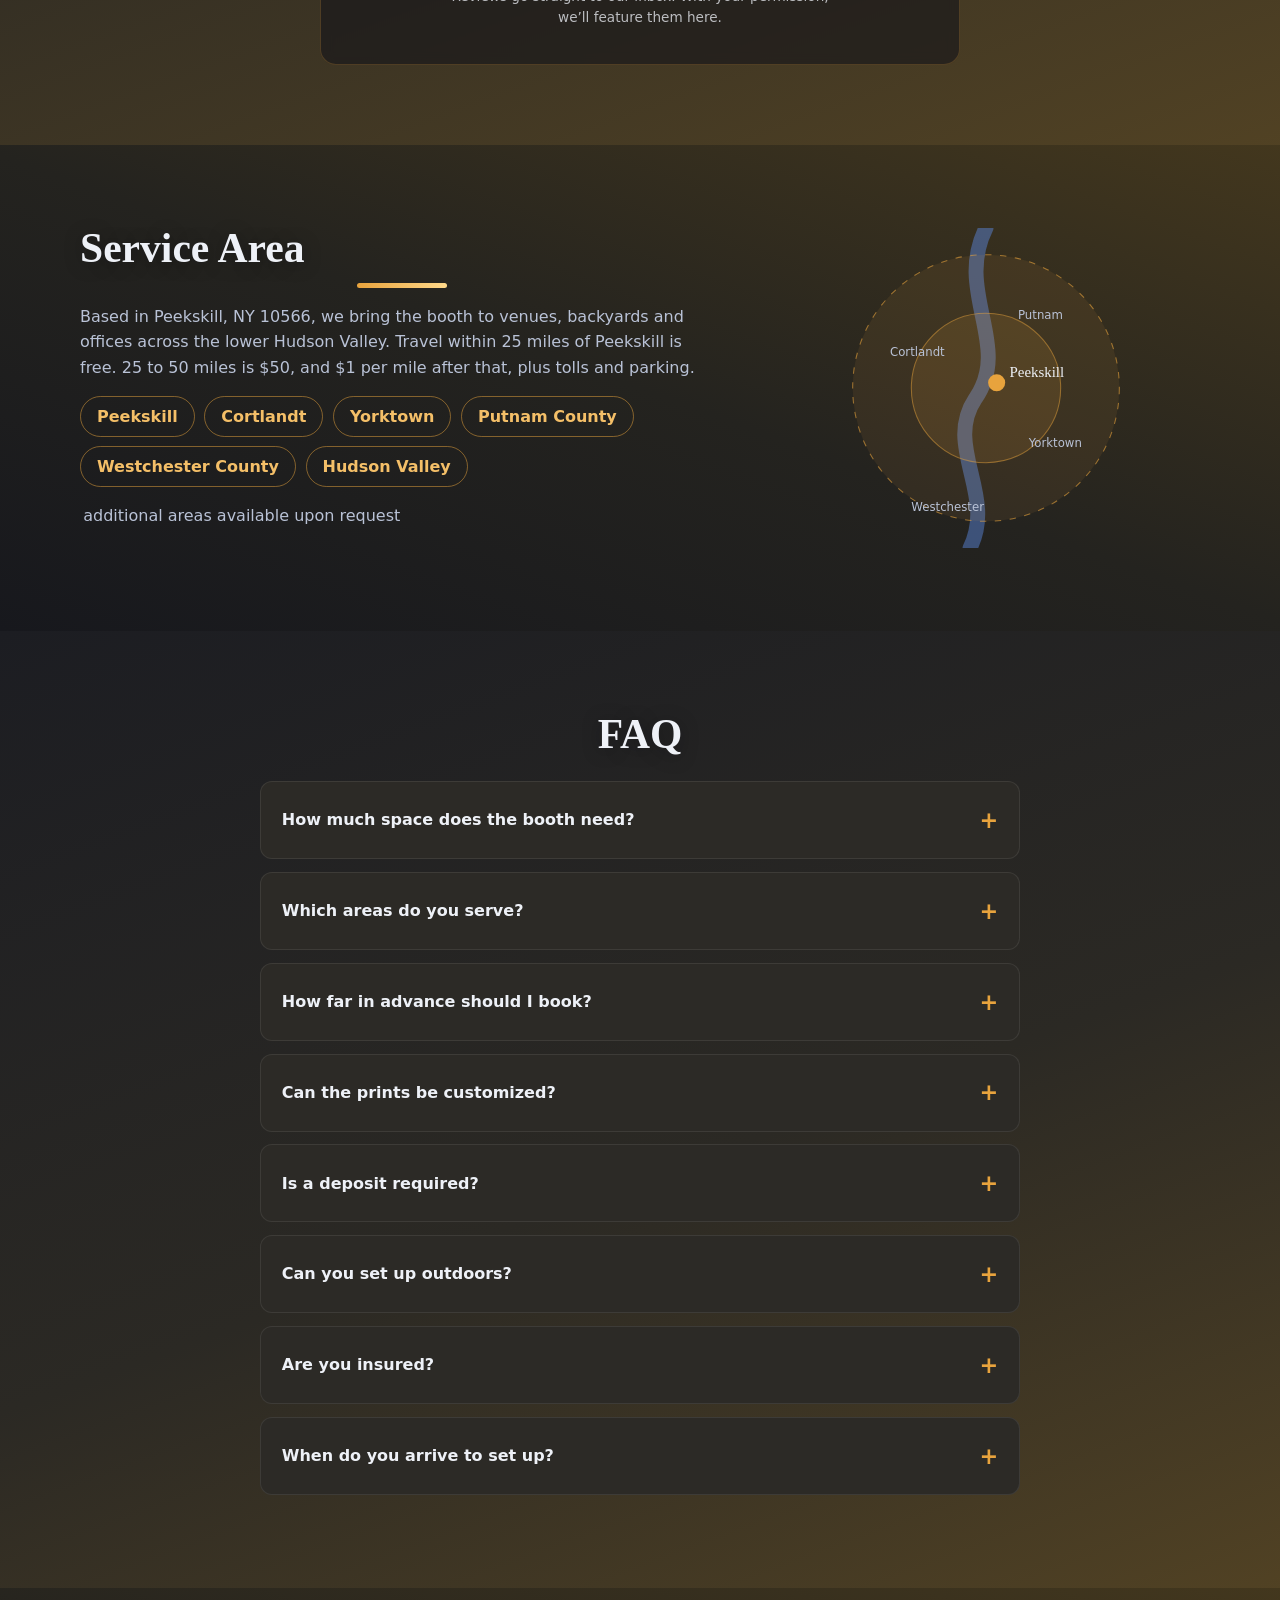
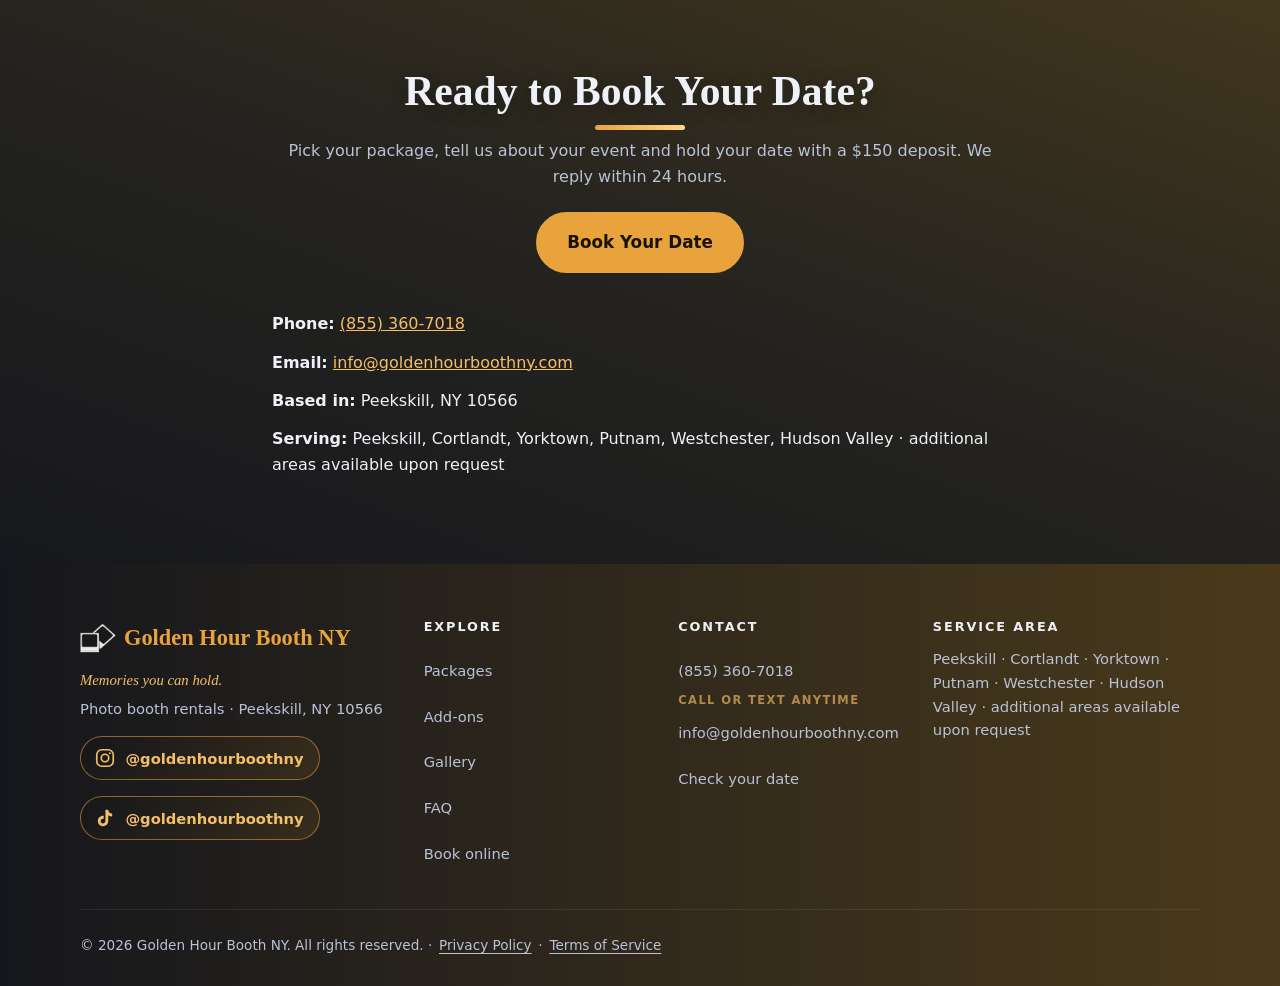
==== commit 489a4678: "Draft: scroll reveals replay both directions; scroll-synced camera lens aperture" ====
--- a/index.html
+++ b/index.html
@@ -20,7 +20,7 @@
 <link rel="icon" type="image/png" sizes="32x32" href="assets/favicon-first-32.png">
 <link rel="icon" type="image/png" sizes="16x16" href="assets/favicon-first-16.png">
 <link rel="apple-touch-icon" sizes="180x180" href="assets/apple-touch-icon-first.png">
-<link rel="stylesheet" href="styles.css?v=trust1">
+<link rel="stylesheet" href="styles.css?v=lens1">
 <script type="application/ld+json">
 {
  "@context": "https://schema.org",
@@ -143,6 +143,7 @@
 
 <main id="main">
 <section class="hero">
+<div class="lens" aria-hidden="true"><svg viewBox="0 0 200 200" focusable="false"><defs><linearGradient id="lnr" x1="0" y1="0" x2="1" y2="1"><stop offset="0" stop-color="#ffd98a"/><stop offset=".5" stop-color="#e8a33d"/><stop offset="1" stop-color="#9c6a22"/></linearGradient><linearGradient id="lnb" x1="0" y1="0" x2="1" y2="1"><stop offset="0" stop-color="#3a362e"/><stop offset="1" stop-color="#1d1e23"/></linearGradient><radialGradient id="lng" cx="40%" cy="38%" r="60%"><stop offset="0" stop-color="#5a4320"/><stop offset="1" stop-color="#14120d"/></radialGradient><clipPath id="lnc"><circle cx="100" cy="100" r="66"/></clipPath></defs><circle cx="100" cy="100" r="97" fill="#16171c" stroke="url(#lnr)" stroke-width="3"/><g class="ap-ring" fill="#e8a33d" opacity=".7"><rect x="99.2" y="7" width="1.6" height="13" rx=".8" transform="rotate(0 100 100)"/><rect x="99.2" y="7" width="1.6" height="8" rx=".8" transform="rotate(10 100 100)"/><rect x="99.2" y="7" width="1.6" height="8" rx=".8" transform="rotate(20 100 100)"/><rect x="99.2" y="7" width="1.6" height="13" rx=".8" transform="rotate(30 100 100)"/><rect x="99.2" y="7" width="1.6" height="8" rx=".8" transform="rotate(40 100 100)"/><rect x="99.2" y="7" width="1.6" height="8" rx=".8" transform="rotate(50 100 100)"/><rect x="99.2" y="7" width="1.6" height="13" rx=".8" transform="rotate(60 100 100)"/><rect x="99.2" y="7" width="1.6" height="8" rx=".8" transform="rotate(70 100 100)"/><rect x="99.2" y="7" width="1.6" height="8" rx=".8" transform="rotate(80 100 100)"/><rect x="99.2" y="7" width="1.6" height="13" rx=".8" transform="rotate(90 100 100)"/><rect x="99.2" y="7" width="1.6" height="8" rx=".8" transform="rotate(100 100 100)"/><rect x="99.2" y="7" width="1.6" height="8" rx=".8" transform="rotate(110 100 100)"/><rect x="99.2" y="7" width="1.6" height="13" rx=".8" transform="rotate(120 100 100)"/><rect x="99.2" y="7" width="1.6" height="8" rx=".8" transform="rotate(130 100 100)"/><rect x="99.2" y="7" width="1.6" height="8" rx=".8" transform="rotate(140 100 100)"/><rect x="99.2" y="7" width="1.6" height="13" rx=".8" transform="rotate(150 100 100)"/><rect x="99.2" y="7" width="1.6" height="8" rx=".8" transform="rotate(160 100 100)"/><rect x="99.2" y="7" width="1.6" height="8" rx=".8" transform="rotate(170 100 100)"/><rect x="99.2" y="7" width="1.6" height="13" rx=".8" transform="rotate(180 100 100)"/><rect x="99.2" y="7" width="1.6" height="8" rx=".8" transform="rotate(190 100 100)"/><rect x="99.2" y="7" width="1.6" height="8" rx=".8" transform="rotate(200 100 100)"/><rect x="99.2" y="7" width="1.6" height="13" rx=".8" transform="rotate(210 100 100)"/><rect x="99.2" y="7" width="1.6" height="8" rx=".8" transform="rotate(220 100 100)"/><rect x="99.2" y="7" width="1.6" height="8" rx=".8" transform="rotate(230 100 100)"/><rect x="99.2" y="7" width="1.6" height="13" rx=".8" transform="rotate(240 100 100)"/><rect x="99.2" y="7" width="1.6" height="8" rx=".8" transform="rotate(250 100 100)"/><rect x="99.2" y="7" width="1.6" height="8" rx=".8" transform="rotate(260 100 100)"/><rect x="99.2" y="7" width="1.6" height="13" rx=".8" transform="rotate(270 100 100)"/><rect x="99.2" y="7" width="1.6" height="8" rx=".8" transform="rotate(280 100 100)"/><rect x="99.2" y="7" width="1.6" height="8" rx=".8" transform="rotate(290 100 100)"/><rect x="99.2" y="7" width="1.6" height="13" rx=".8" transform="rotate(300 100 100)"/><rect x="99.2" y="7" width="1.6" height="8" rx=".8" transform="rotate(310 100 100)"/><rect x="99.2" y="7" width="1.6" height="8" rx=".8" transform="rotate(320 100 100)"/><rect x="99.2" y="7" width="1.6" height="13" rx=".8" transform="rotate(330 100 100)"/><rect x="99.2" y="7" width="1.6" height="8" rx=".8" transform="rotate(340 100 100)"/><rect x="99.2" y="7" width="1.6" height="8" rx=".8" transform="rotate(350 100 100)"/></g><circle cx="100" cy="100" r="71" fill="#0d0e11" stroke="#e8a33d" stroke-opacity=".5"/><circle cx="100" cy="100" r="66" fill="url(#lng)"/><circle cx="88" cy="86" r="14" fill="#ffd98a" opacity=".22"/><g clip-path="url(#lnc)" fill="url(#lnb)" stroke="#e8a33d" stroke-opacity=".55" stroke-width=".8"><g transform="rotate(0 100 100)"><path class="ap-b" d="M100 36 L150 52 Q134 92 104 104 Q96 70 100 36Z"/></g><g transform="rotate(45 100 100)"><path class="ap-b" d="M100 36 L150 52 Q134 92 104 104 Q96 70 100 36Z"/></g><g transform="rotate(90 100 100)"><path class="ap-b" d="M100 36 L150 52 Q134 92 104 104 Q96 70 100 36Z"/></g><g transform="rotate(135 100 100)"><path class="ap-b" d="M100 36 L150 52 Q134 92 104 104 Q96 70 100 36Z"/></g><g transform="rotate(180 100 100)"><path class="ap-b" d="M100 36 L150 52 Q134 92 104 104 Q96 70 100 36Z"/></g><g transform="rotate(225 100 100)"><path class="ap-b" d="M100 36 L150 52 Q134 92 104 104 Q96 70 100 36Z"/></g><g transform="rotate(270 100 100)"><path class="ap-b" d="M100 36 L150 52 Q134 92 104 104 Q96 70 100 36Z"/></g><g transform="rotate(315 100 100)"><path class="ap-b" d="M100 36 L150 52 Q134 92 104 104 Q96 70 100 36Z"/></g></g><path d="M62 58a54 54 0 0 1 30-18" fill="none" stroke="#fff" stroke-opacity=".18" stroke-width="3" stroke-linecap="round"/></svg></div>
   <div class="container hero-grid">
     <div class="hero-copy">
       <div class="anim-logo" role="img" aria-label="Golden Hour Booth NY logo: two overlapping instant photos above the words Golden Hour Booth NY">
@@ -429,7 +430,7 @@
   <a href="tel:+18553607018" class="mb-call">&#9742; Call</a>
   <a href="/book" class="mb-book">Book Your Date</a>
 </div>
-<script src="script.js?v=2" defer></script>
+<script src="script.js?v=lens1" defer></script>
 <script src="/form-validate.js" defer></script>
 <script src="/consent.js" defer></script>
 </body>
--- a/styles.css
+++ b/styles.css
@@ -9,3 +9,21 @@
 .tb-icon{flex:none;width:26px;height:26px;color:#f4bf68;filter:drop-shadow(0 0 6px rgba(244,191,104,.45))}
 .tb-sep{color:#e8a33d;margin:0 .25rem}
 @media(max-width:560px){.trust-badge{font-size:.82rem;padding:.5rem .9rem .5rem .6rem;border-radius:18px;text-align:left}.tb-icon{width:22px;height:22px}}
+
+/* Scroll reveal: bidirectional, transform+opacity only */
+.reveal{transition:opacity .8s cubic-bezier(.22,.61,.36,1),transform .8s cubic-bezier(.22,.61,.36,1);transition-delay:calc(var(--i,0)*90ms)}
+.reveal.from-top:not(.in){transform:translateY(-24px)}
+.reveal.in{transition-delay:calc(var(--i,0)*90ms)}
+#faq details.reveal{transform:translateY(14px)}#faq details.reveal.from-top:not(.in){transform:translateY(-14px)}#faq details.reveal.in{transform:none}
+.addons li.reveal:not(.in){transform:translateY(18px) scale(.98)}
+.section-title:after{transform-origin:center}
+.js-reveal .section-title.reveal:not(.in):after{transform:scaleX(0)}
+.js-reveal .section-title.reveal:after{transition:transform .9s cubic-bezier(.22,.61,.36,1) .25s}
+@media(max-width:760px){.reveal:not(.in){transform:translateY(14px)}.reveal.from-top:not(.in){transform:translateY(-14px)}.reveal{transition-duration:.6s;transition-delay:calc(var(--i,0)*60ms)}}
+@media(prefers-reduced-motion:reduce){.reveal,.reveal:not(.in){opacity:1!important;transform:none!important}}
+
+/* Decorative camera lens: iris opens and closes with scroll */
+.hero{position:relative}
+.lens{position:absolute;top:14px;right:14px;width:58px;height:58px;z-index:2;pointer-events:none;filter:drop-shadow(0 6px 16px rgba(0,0,0,.45)) drop-shadow(0 0 10px rgba(232,163,61,.2))}
+.lens svg{width:100%;height:100%;display:block}
+@media(min-width:1240px){.lens{position:fixed;top:50%;right:10px;width:64px;height:64px;margin-top:-32px;z-index:40;opacity:.92}}
